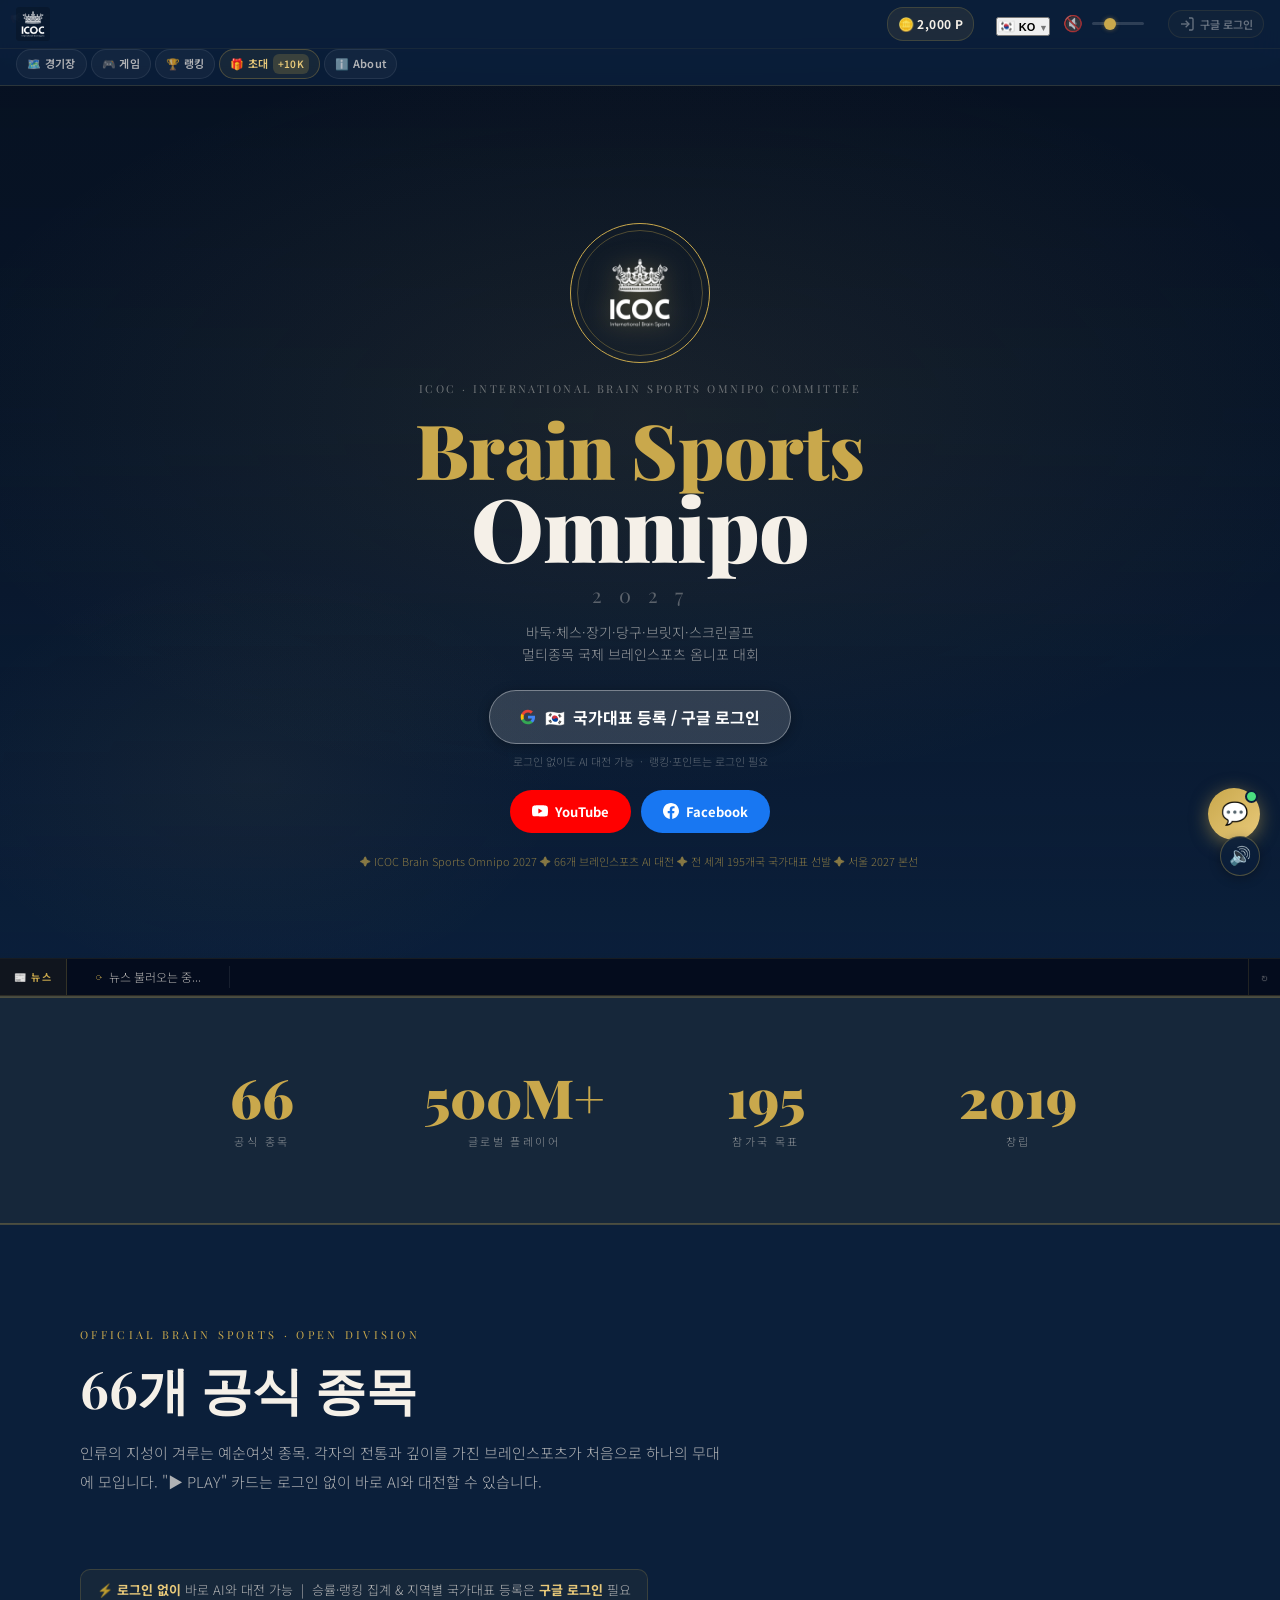
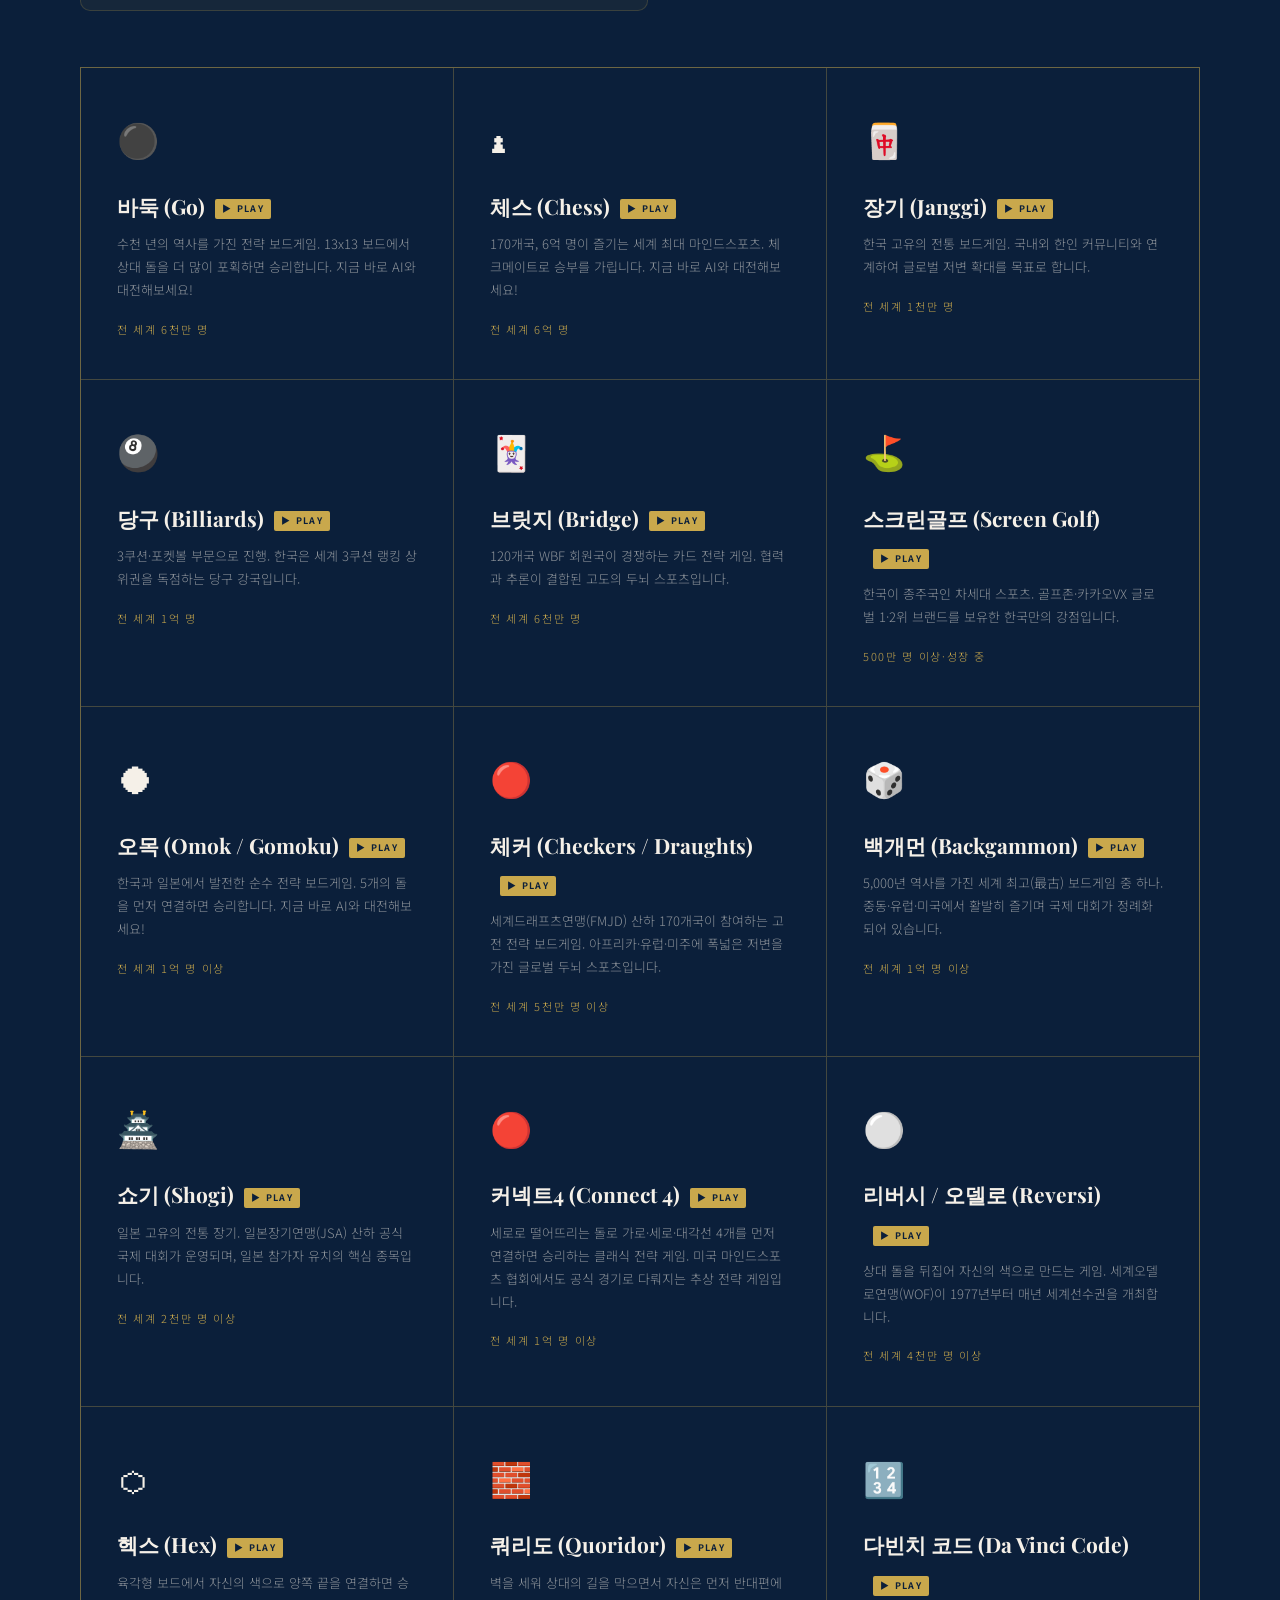
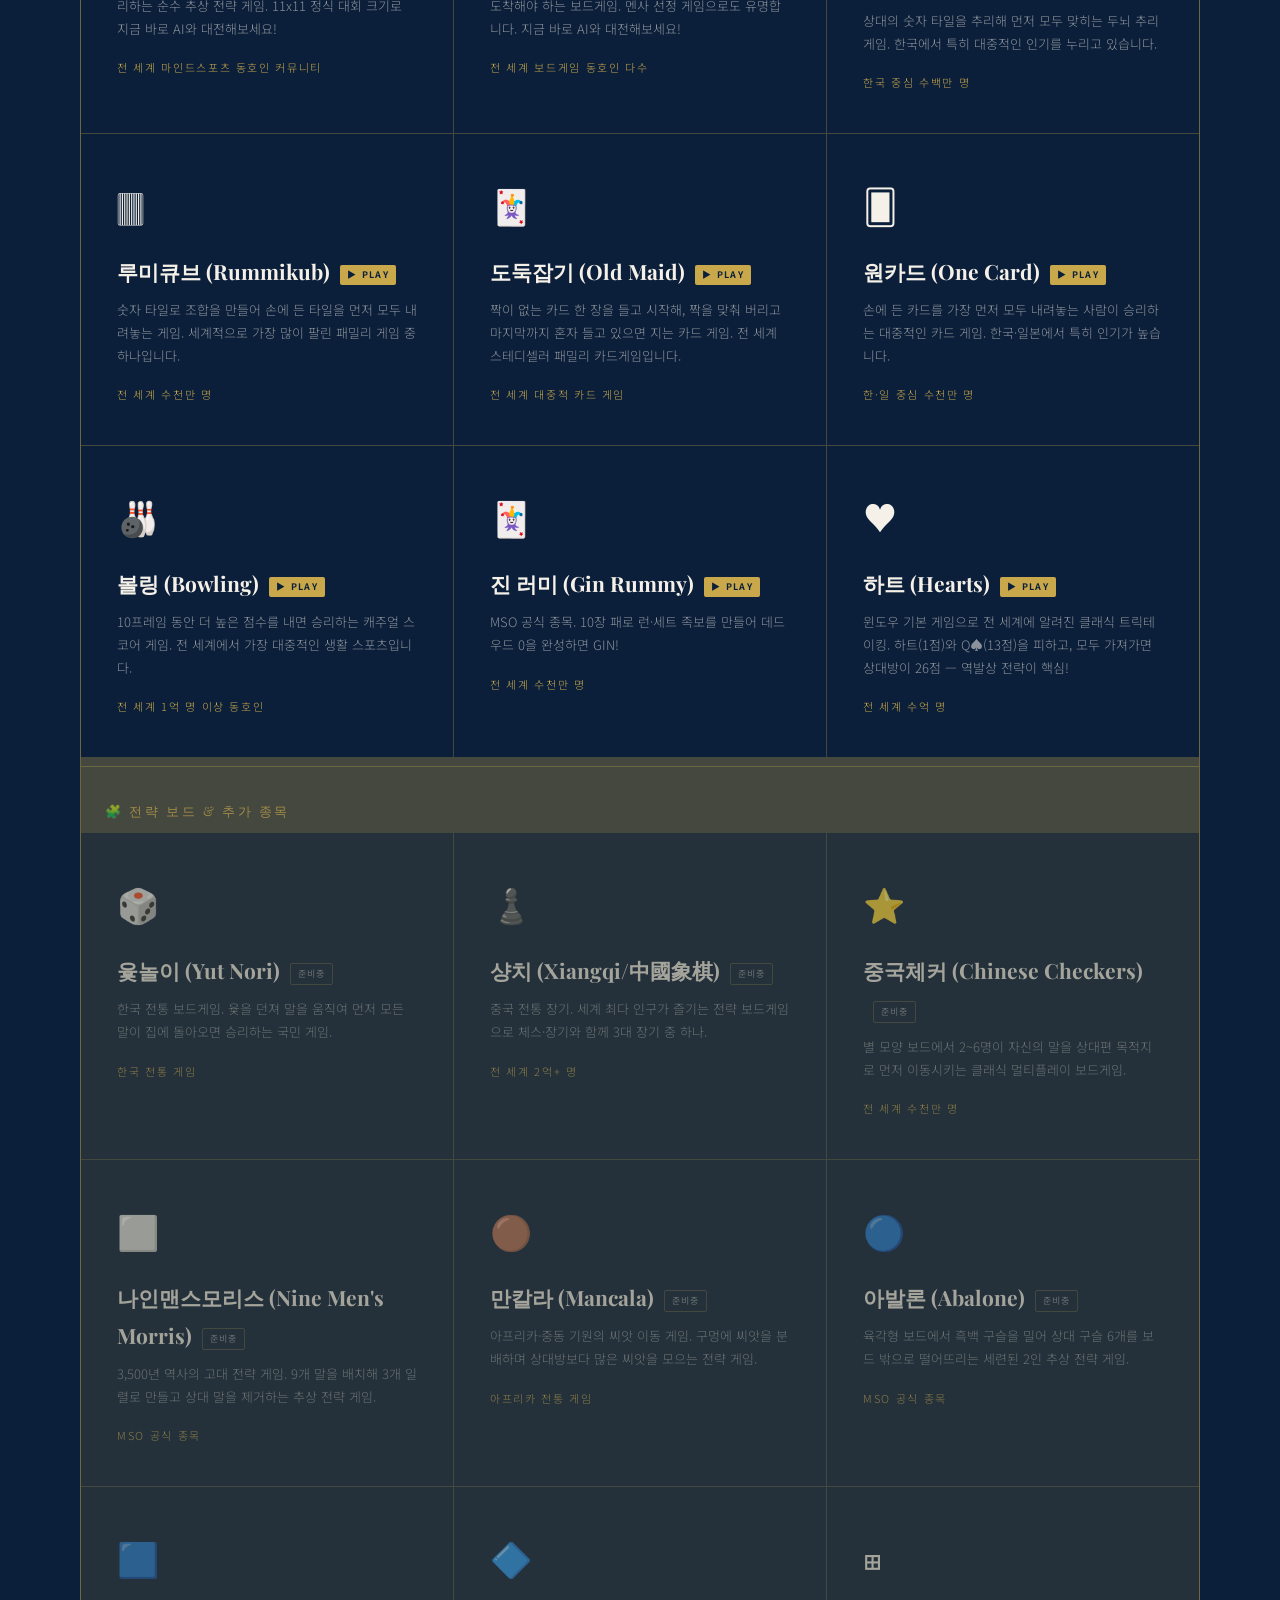
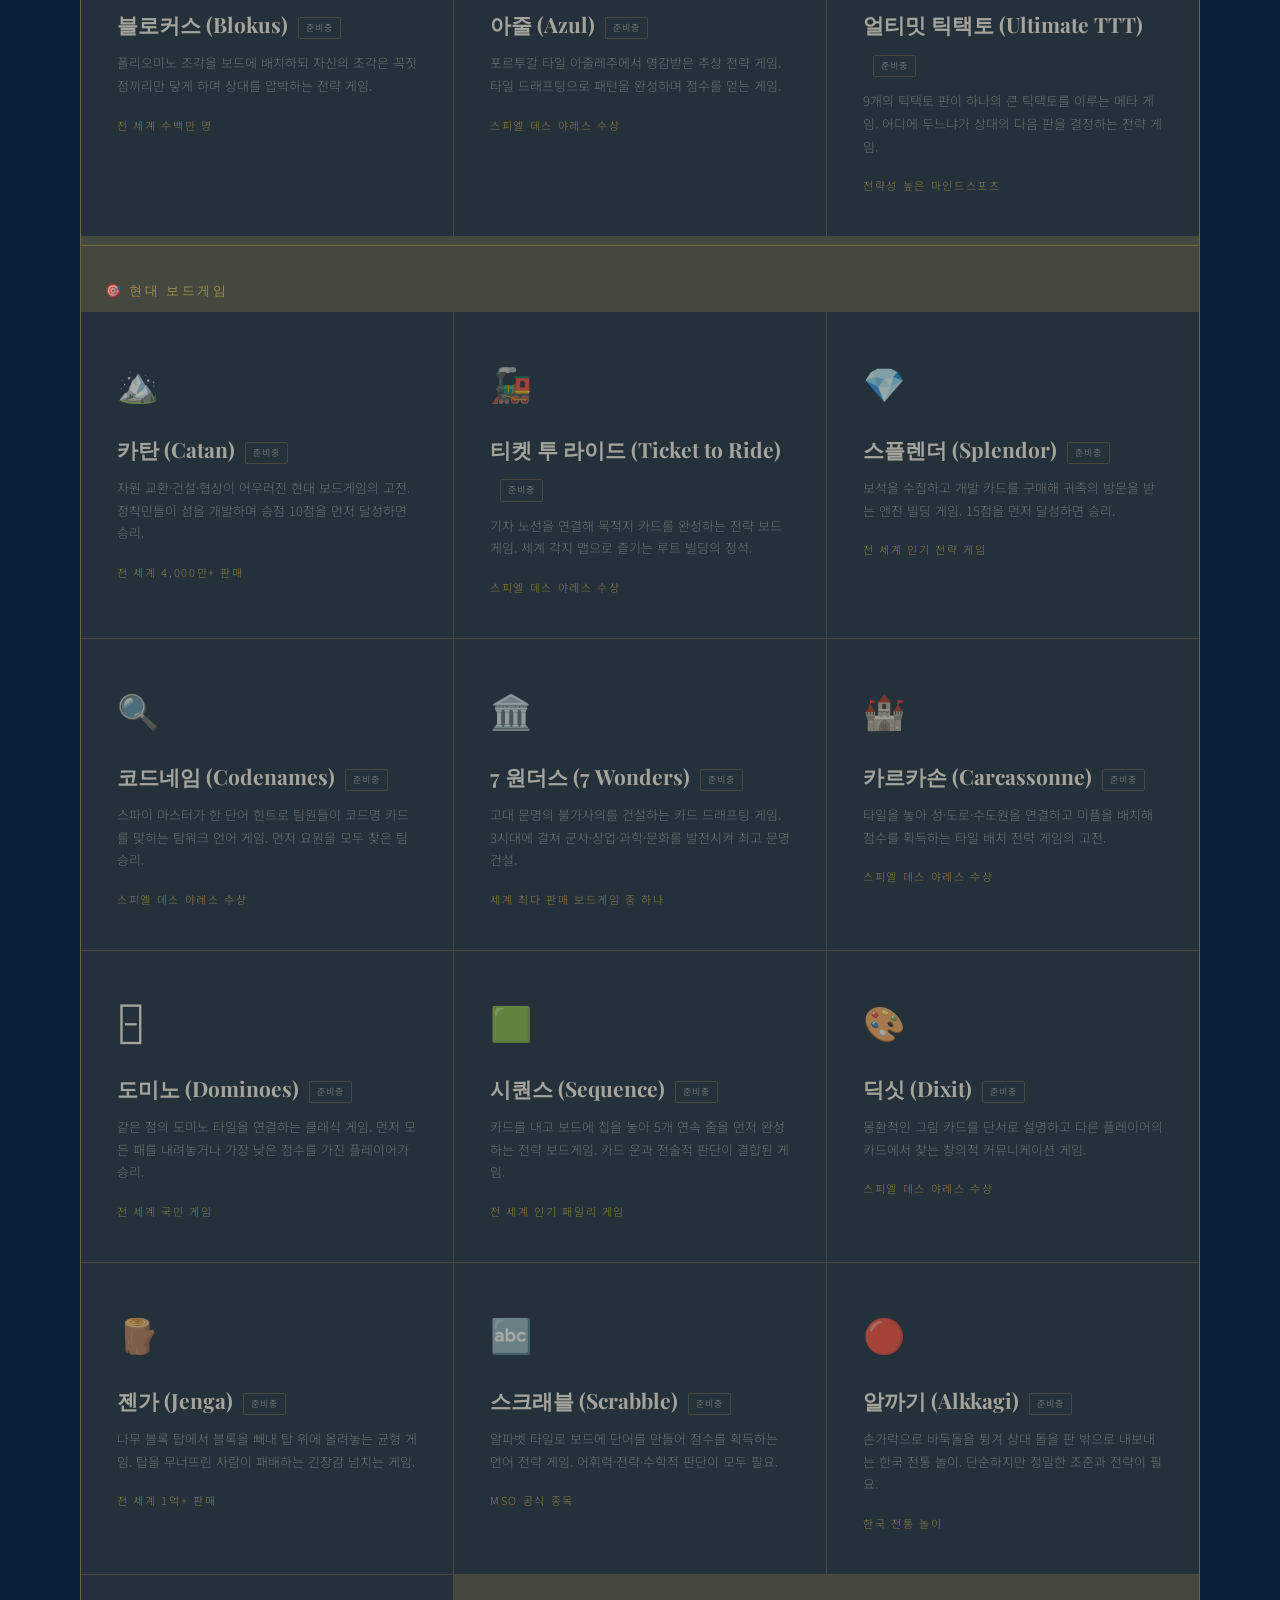
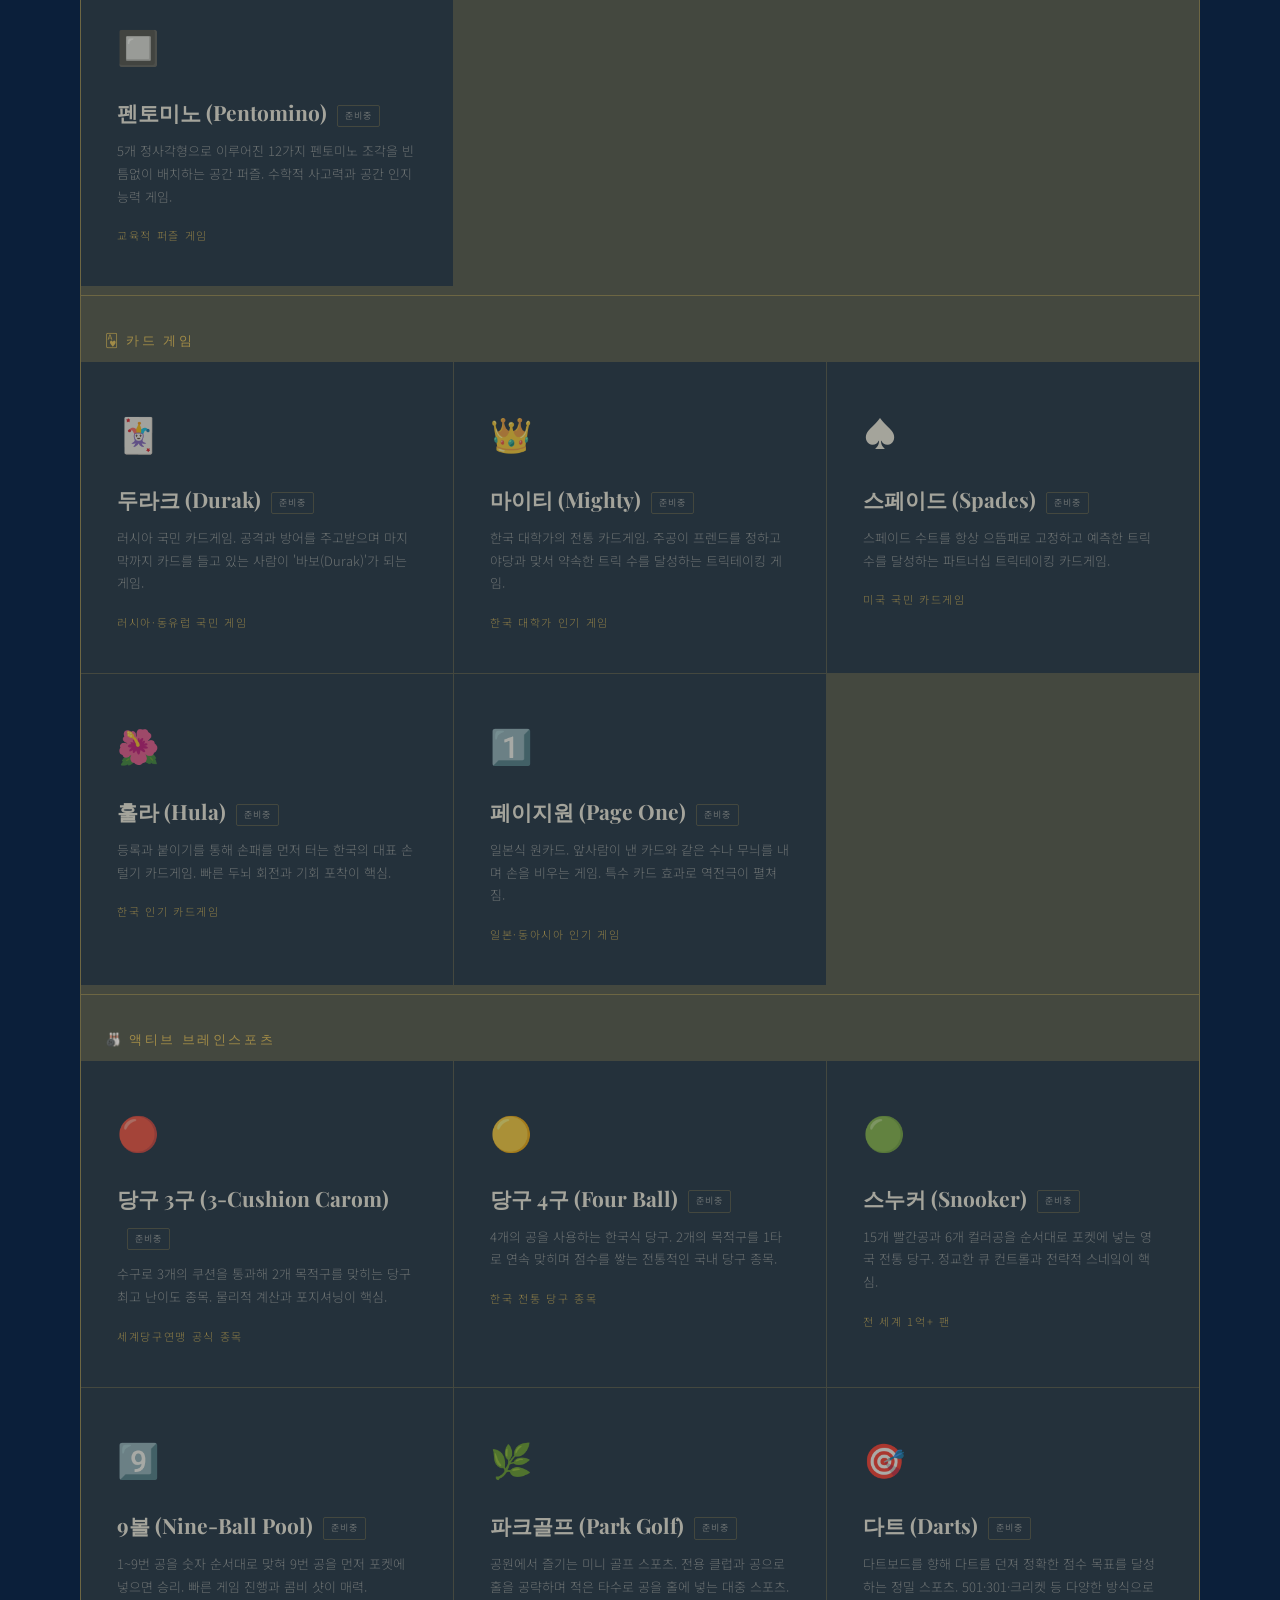
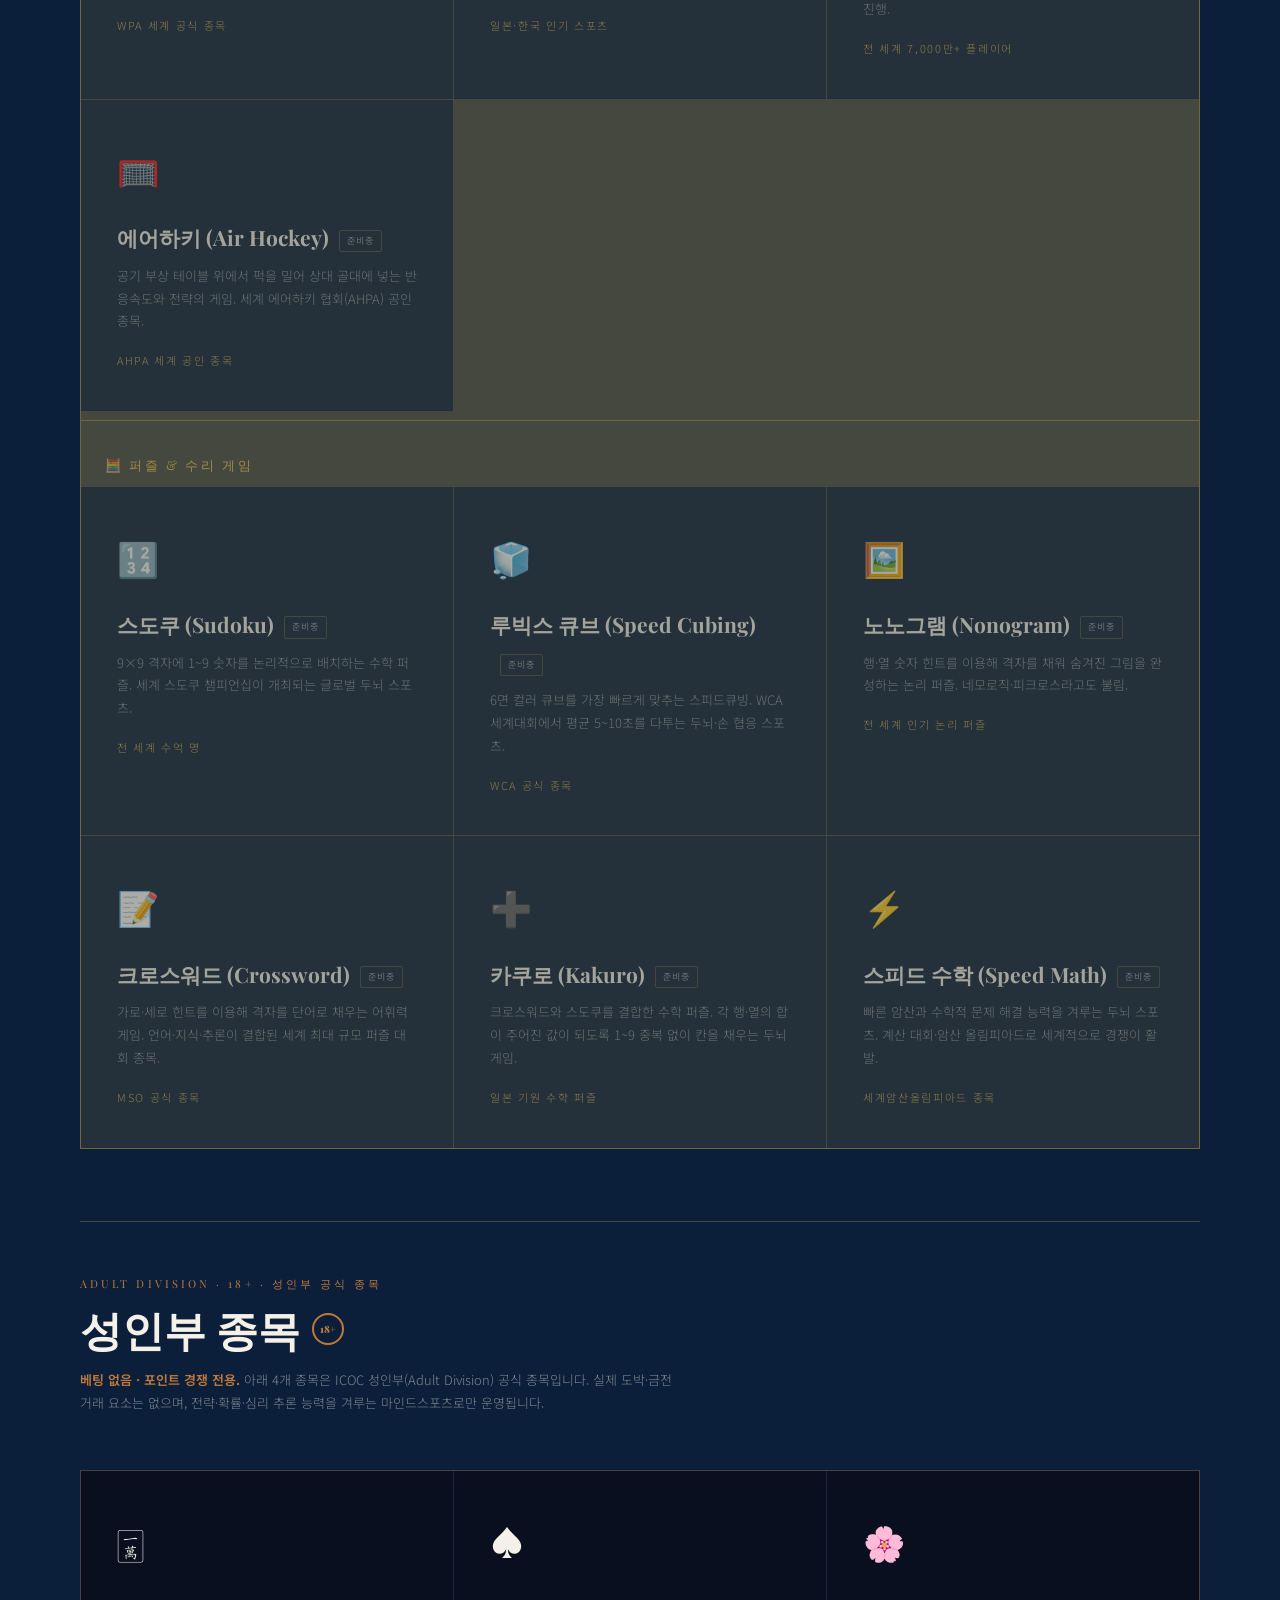
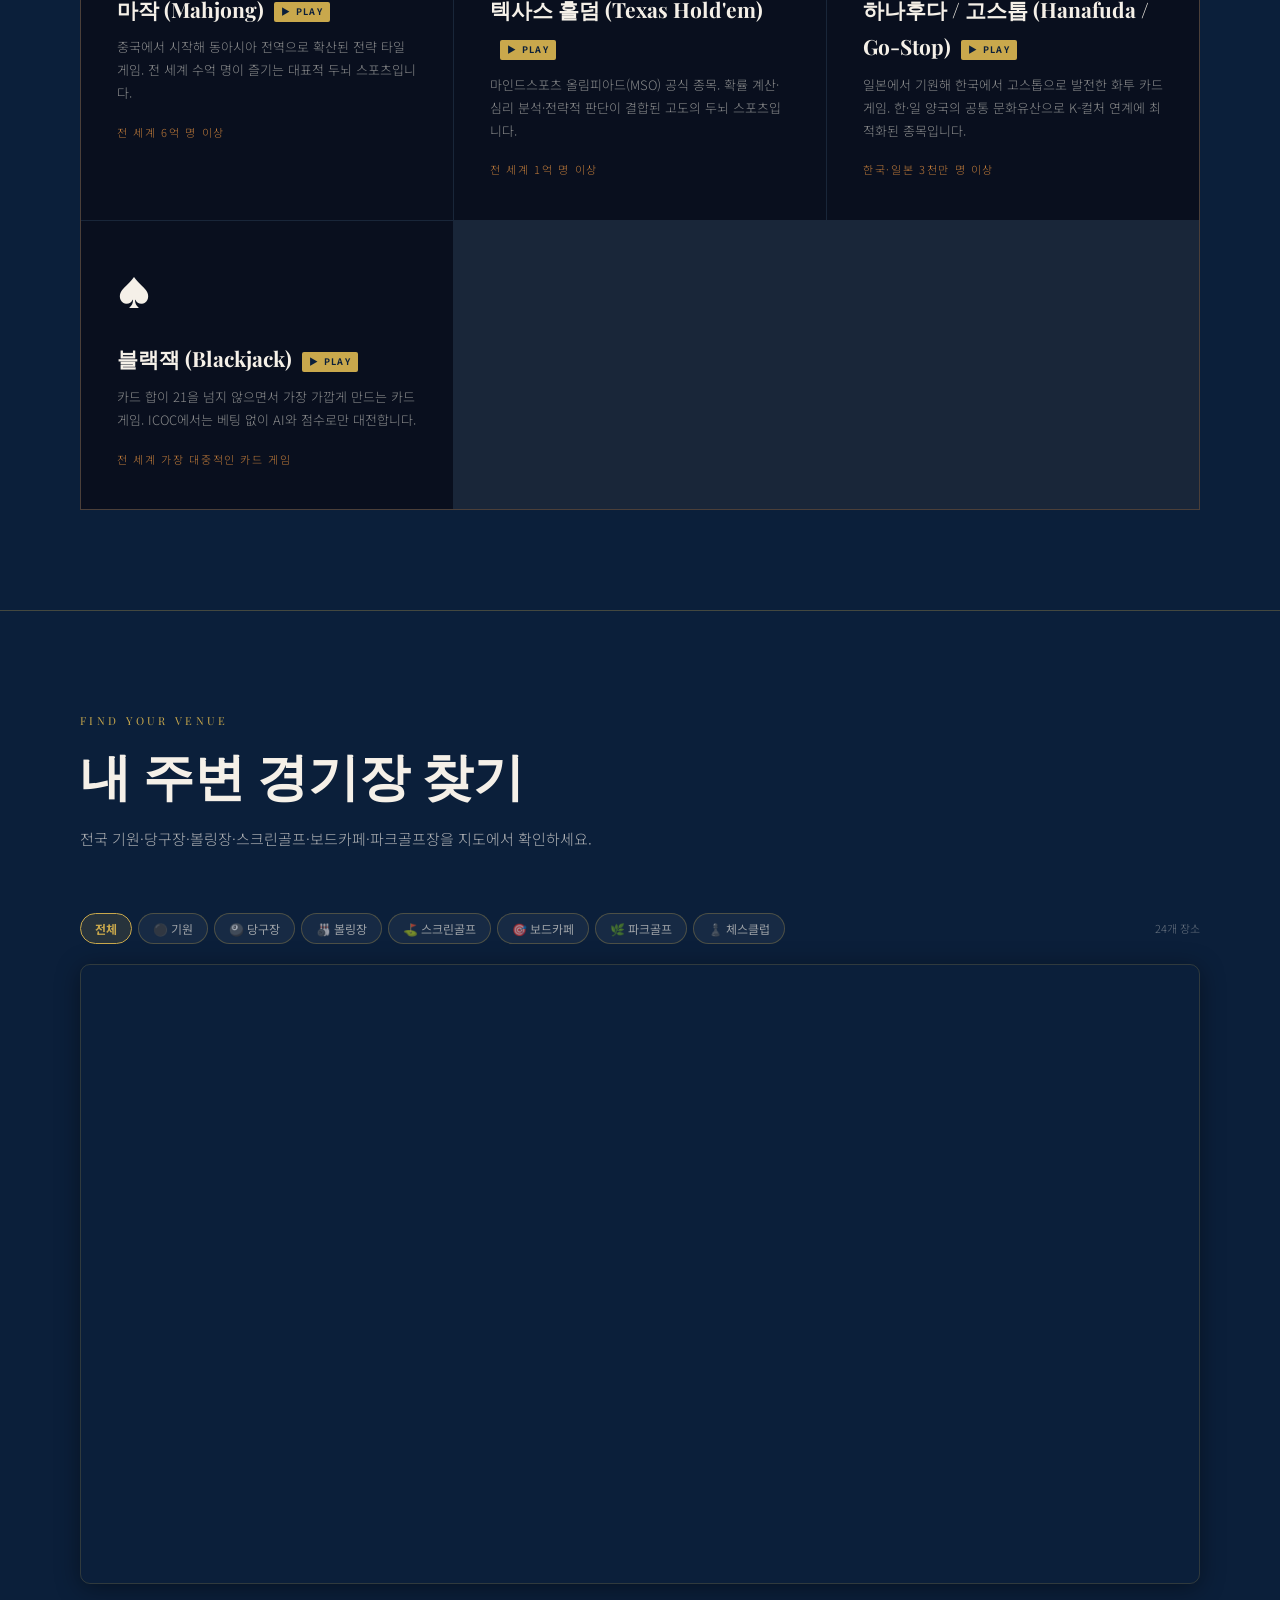
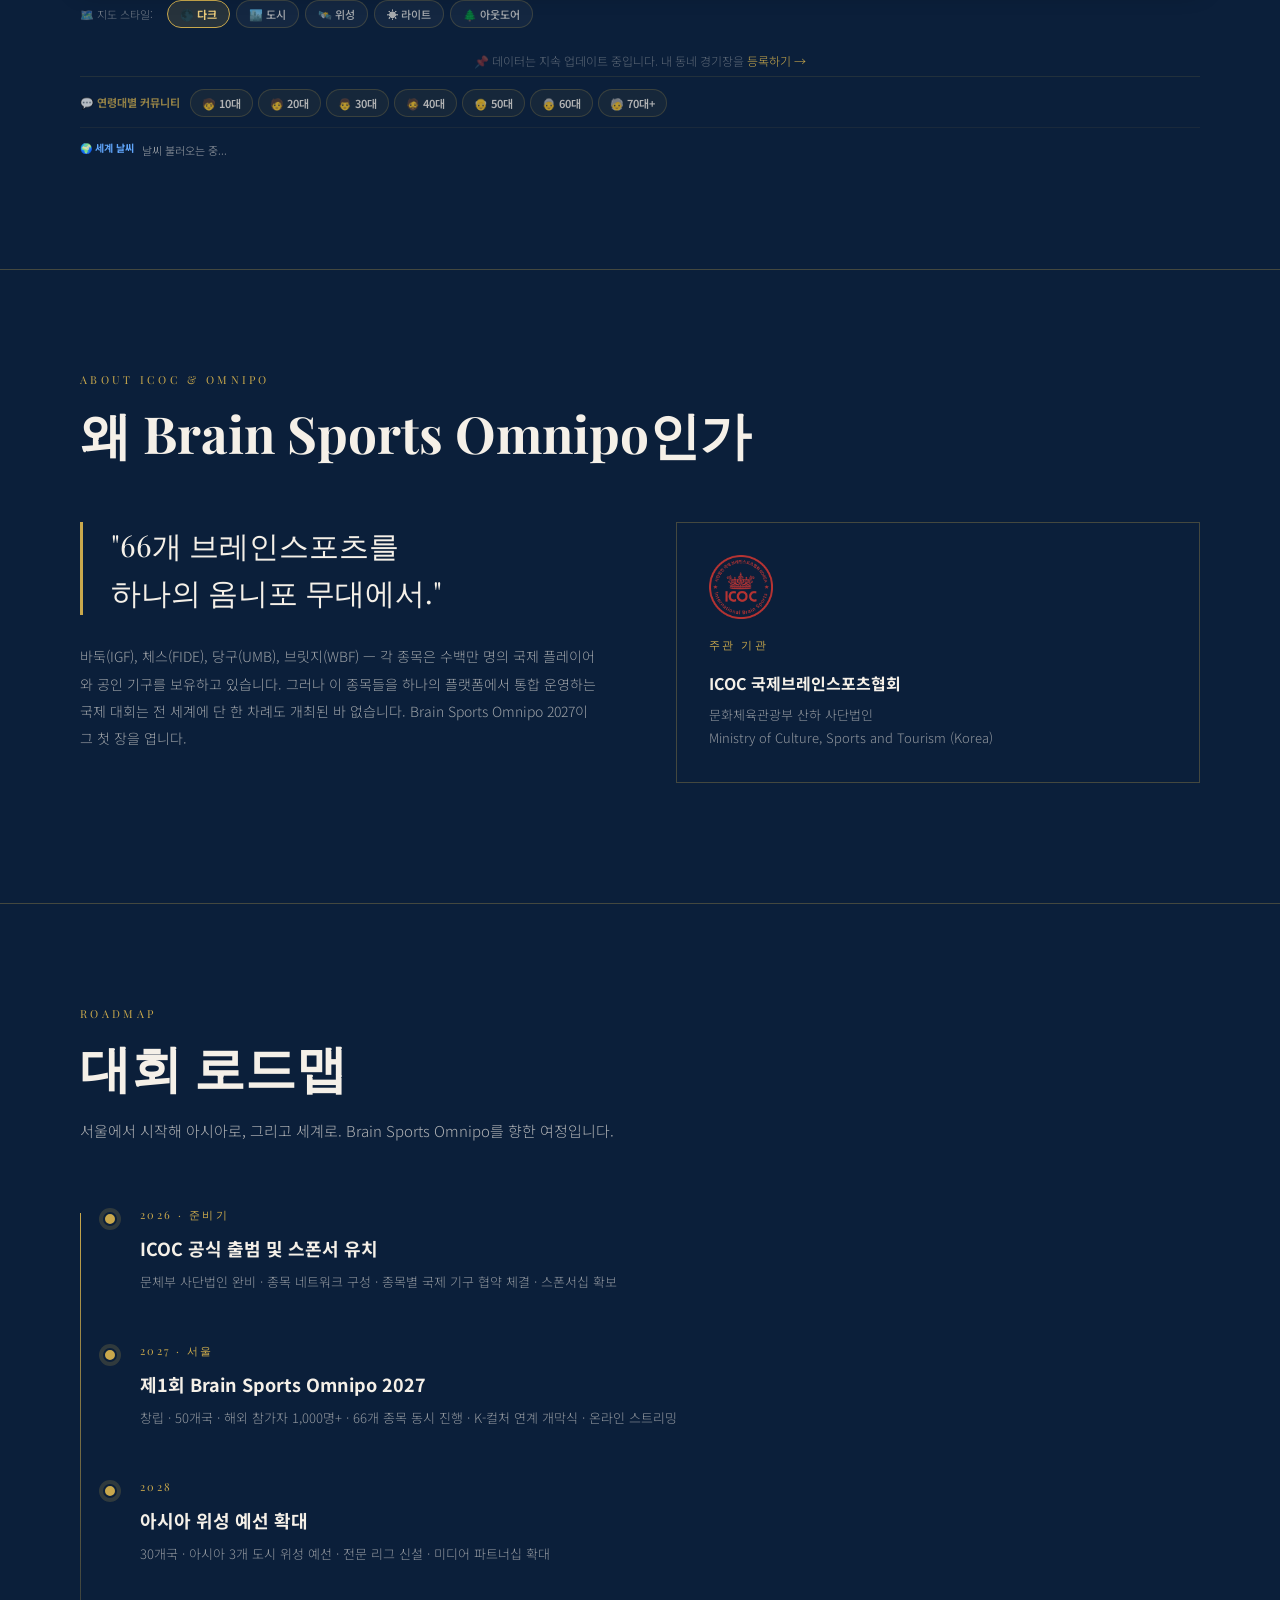
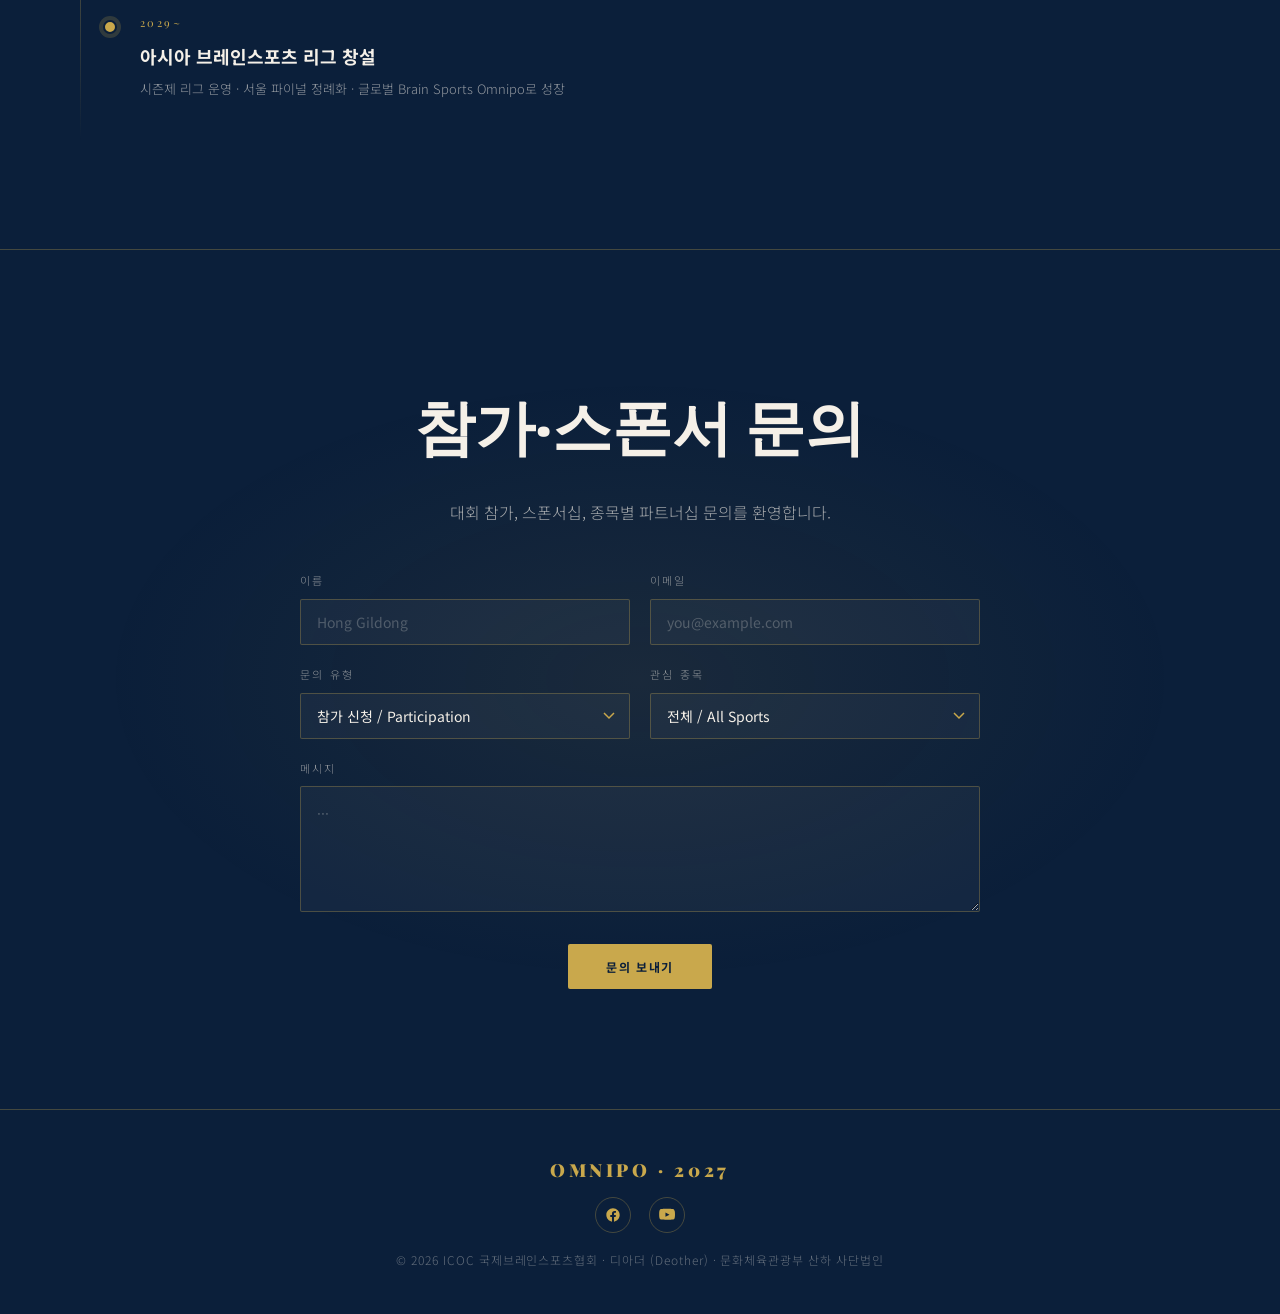
==== index.html @ 9e025c71 "feat: add 16 language translations + fix dropdown CSS/toggle bug" ====
<!DOCTYPE html>
<html lang="ko">
<head>
<meta charset="UTF-8">
<meta name="viewport" content="width=device-width, initial-scale=1.0">
<title>Brain Sports Omnipo 2027 — ICOC</title>
<link rel="icon" href="assets/favicon.ico" type="image/x-icon">
<link rel="icon" href="assets/favicon-32.png" type="image/png" sizes="32x32">
<link rel="icon" href="assets/favicon-16.png" type="image/png" sizes="16x16">
<link rel="apple-touch-icon" href="assets/apple-touch-icon.png">
<link rel="manifest" href="manifest.json">
<meta name="mobile-web-app-capable" content="yes">
<meta name="apple-mobile-web-app-capable" content="yes">
<meta name="apple-mobile-web-app-status-bar-style" content="black-translucent">
<meta name="apple-mobile-web-app-title" content="ICOC Omnipo">
<meta name="theme-color" content="#0B1F3A">
<link rel="icon" href="assets/favicon-32.png" type="image/png" sizes="32x32">
<link rel="apple-touch-icon" href="assets/logo-hero.png">
<link rel="preconnect" href="https://fonts.googleapis.com">
<link href="https://fonts.googleapis.com/css2?family=Playfair+Display:wght@400;700;900&family=Noto+Sans+KR:wght@300;400;500;700&family=Noto+Sans+SC:wght@300;400;700&family=Noto+Sans+JP:wght@300;400;700&display=swap" rel="stylesheet">
<link rel="stylesheet" href="css/style.css">
<style>
:root {
  --navy: #0B1F3A;
  --gold: #C9A84C;
  --gold-light: #E8C97A;
  --cream: #F5F0E8;
  --border: rgba(201,168,76,0.3);
}
* { margin:0; padding:0; box-sizing:border-box; }
html { scroll-behavior:smooth; }
body {
  background:var(--navy);
  color:var(--cream);
  font-family:'Noto Sans KR',sans-serif;
  font-weight:300;
  line-height:1.8;
  overflow-x:hidden;
}
body.lang-zh { font-family:'Noto Sans SC',sans-serif; }
body.lang-ja { font-family:'Noto Sans JP',sans-serif; }
body.lang-en { font-family:'Playfair Display',Georgia,serif; }

/* ── LANG BAR ── */
/* ── 2열 네비바 ── */
.lang-bar {
  position:fixed; top:0; left:0; right:0; z-index:1000;
  display:flex; flex-direction:column;
  background:rgba(11,31,58,0.9);
  backdrop-filter:blur(16px); -webkit-backdrop-filter:blur(16px);
  border-bottom:1px solid rgba(201,168,76,0.18);
  transition:background 0.3s;
}
.nav-row { display:flex; align-items:center; }
.nav-row-top {
  padding:7px 16px; gap:8px;
  border-bottom:1px solid rgba(201,168,76,0.08);
}
.nav-row-right { display:flex; align-items:center; gap:8px; margin-left:auto; flex-wrap:nowrap; }
.nav-row-links {
  padding:0 16px 6px;
  gap:4px; flex-wrap:nowrap; overflow-x:auto; scrollbar-width:none;
}
.nav-row-links::-webkit-scrollbar { display:none; }
.nav-link-btn {
  display:flex; align-items:center; gap:4px;
  padding:4px 10px; border-radius:16px;
  font-size:11px; font-weight:600; letter-spacing:0.03em;
  color:rgba(245,240,232,0.7); text-decoration:none;
  border:1px solid rgba(255,255,255,0.08);
  background:rgba(255,255,255,0.04);
  transition:all 0.2s; white-space:nowrap; flex-shrink:0;
}
.nav-link-btn:hover { color:var(--gold); border-color:rgba(201,168,76,0.35); background:rgba(201,168,76,0.08); }
.nav-link-gold { color:var(--gold-light) !important; border-color:rgba(201,168,76,0.3) !important; background:rgba(201,168,76,0.07) !important; }
.nav-pts-tag { background:rgba(201,168,76,0.2); padding:1px 5px; border-radius:6px; font-size:10px; }
.login-txt { display:none; }
/* PC에서 로그인 텍스트 표시 */
@media(min-width:768px){ .login-txt { display:inline; } }
/* 기존 hero padding: 2열 nav 높이만큼 늘리기 */
.hero { padding-top:108px !important; }
@media(max-width:640px){ .hero { padding-top:96px !important; } }

/* login notice */
.login-notice {
  display:inline-flex; align-items:center; flex-wrap:wrap; gap:4px;
  margin-top:12px; padding:10px 16px;
  background:rgba(201,168,76,0.06); border:1px solid rgba(201,168,76,0.2);
  border-radius:10px; font-size:13px;
  color:rgba(245,240,232,0.7); line-height:1.6;
}
.login-notice strong { color:var(--gold-light); }
.lang-bar .logo-mini {
  margin-right:auto;
  display:flex; align-items:center; gap:8px;
  font-family:'Playfair Display',serif;
  font-size:15px; font-weight:700;
  color:var(--gold); letter-spacing:0.15em;
}
.lang-bar .logo-mini img { height:28px; width:auto; display:block; }
.logo-nav-img { height:34px !important; width:34px !important; object-fit:contain; border-radius:3px; background:rgba(0,0,0,0.2); }
.nav-venue-btn {
  display:flex; align-items:center; gap:4px;
  padding:5px 12px; font-size:11px; font-weight:600;
  color:rgba(245,240,232,0.75);
  border:1px solid rgba(255,255,255,0.12);
  border-radius:20px; text-decoration:none;
  transition:all 0.2s; white-space:nowrap;
  background:rgba(255,255,255,0.05);
  cursor:pointer;
}
.nav-venue-btn:hover { color:var(--gold); border-color:rgba(201,168,76,0.4); background:rgba(201,168,76,0.08); }
.lang-btns { display:flex; gap:6px; }
.lang-btn {
  padding:5px 14px;
  border:1px solid var(--border);
  background:transparent; color:var(--cream);
  font-size:12px; letter-spacing:0.08em;
  cursor:pointer; border-radius:2px;
  transition:all 0.25s; font-family:inherit;
  white-space:nowrap;
}
.lang-btn:hover,.lang-btn.active {
  background:var(--gold); border-color:var(--gold);
  color:var(--navy); font-weight:700;
}

/* ── HERO ── */
.hero {
  min-height:100vh;
  display:flex; flex-direction:column;
  justify-content:center; align-items:center;
  text-align:center;
  padding:80px 40px 80px;
  position:relative; overflow:hidden;
}
.hero::before {
  content:'';
  position:absolute; inset:0;
  pointer-events:none;
  z-index:-1;
  background:
    radial-gradient(ellipse 80% 60% at 50% 40%, rgba(201,168,76,0.09) 0%, transparent 70%),
    radial-gradient(ellipse 40% 40% at 20% 80%, rgba(201,168,76,0.05) 0%, transparent 60%);
}
.hero-bg-pic {
  position:absolute; inset:0; z-index:-3;
  display:block; overflow:hidden;
}
.hero-bg-img {
  position:absolute; inset:0;
  width:100%; height:100%;
  object-fit:cover; object-position:center 20%;
}
/* ── Hero Slideshow ── */
.hero-slides {
  position:absolute; inset:0; z-index:-3;
  overflow:hidden;
}
.hero-slide {
  position:absolute; inset:0;
  opacity:0;
  transition:opacity 1.4s ease-in-out;
  will-change:opacity;
}
.hero-slide.active { opacity:1; }
.hero-slide img {
  width:100%; height:100%;
  object-fit:cover; object-position:center 25%;
  display:block;
}
.hero-bg-overlay {
  position:absolute; inset:0; z-index:-2;
  pointer-events:none;
  background:linear-gradient(
    to bottom,
    rgba(5,12,24,0.78) 0%,
    rgba(7,17,32,0.72) 45%,
    rgba(11,31,58,0.88) 100%
  );
}

.omnipo-badge {
  display:inline-flex; flex-direction:column; align-items:center;
  margin-bottom:16px; margin-top:0;
  position:relative;
  opacity:0; animation:fadeUp 0.7s 0.1s ease forwards;
}
.omnipo-ring {
  width:140px; height:140px;
  border:1.5px solid var(--gold);
  border-radius:50%;
  display:flex; align-items:center; justify-content:center;
  position:relative;
  animation:rotateSlow 40s linear infinite;
}
.omnipo-ring::before {
  content:'';
  position:absolute; width:124px; height:124px;
  border:1px solid rgba(201,168,76,0.35);
  border-radius:50%;
}
.omnipo-ring-inner {
  animation:rotateSlow 40s linear infinite reverse;
  display:flex; flex-direction:column; align-items:center;
}
.omnipo-ring-text {
  font-family:'Playfair Display',serif;
  font-size:28px; font-weight:900;
  color:var(--gold); letter-spacing:0.05em;
  line-height:1;
}
.omnipo-ring-sub {
  font-size:9px; letter-spacing:0.3em;
  color:rgba(201,168,76,0.7);
  text-transform:uppercase; margin-top:2px;
}

@keyframes rotateSlow { to { transform:rotate(360deg); } }

.hero-eyebrow {
  font-family:'Playfair Display',serif;
  font-size:11px; letter-spacing:0.35em;
  color:var(--gold); text-transform:uppercase;
  margin-bottom:20px;
  opacity:0; animation:fadeUp 0.7s 0.25s ease forwards;
}
.hero-title {
  font-family:'Playfair Display',serif;
  font-weight:900; letter-spacing:-0.025em;
  margin-bottom:10px;
  opacity:0; animation:fadeUp 0.7s 0.4s ease forwards;
}
.hero-t1 {
  display:block; font-size:clamp(40px,7vw,88px);
  color:var(--gold); line-height:1.05;
}
.hero-t2 {
  display:block; font-size:clamp(48px,9vw,112px);
  color:var(--cream); line-height:0.95;
  margin-top:-0.04em; /* 글자 바짝 붙이기 */
}
.hero-title .accent { color:var(--gold); }
.hero-year {
  font-family:'Playfair Display',serif;
  font-size:clamp(28px,5vw,64px);
  font-weight:400; color:rgba(245,240,232,0.45);
  letter-spacing:0.15em; margin-bottom:36px;
  opacity:0; animation:fadeUp 0.7s 0.55s ease forwards;
}
.hero-sub {
  font-size:clamp(13px,1.8vw,17px);
  font-weight:300; color:rgba(245,240,232,0.65);
  max-width:580px; margin-bottom:28px;
  line-height:1.85;
  opacity:0; animation:fadeUp 0.7s 0.7s ease forwards;
}
.hero-cta {
  display:flex; gap:16px; flex-wrap:wrap; justify-content:center;
  opacity:0; animation:fadeUp 0.7s 0.85s ease forwards;
}
.btn-primary {
  padding:14px 38px;
  background:var(--gold); color:var(--navy);
  font-weight:700; font-size:12px; letter-spacing:0.14em;
  text-transform:uppercase; text-decoration:none;
  border-radius:2px; transition:all 0.3s;
  border:none; cursor:pointer; font-family:inherit;
}
.btn-primary:hover {
  background:var(--gold-light);
  transform:translateY(-2px);
  box-shadow:0 8px 32px rgba(201,168,76,0.3);
}
.btn-outline {
  padding:14px 38px;
  border:1px solid var(--gold); color:var(--gold);
  font-size:12px; letter-spacing:0.14em;
  text-transform:uppercase; text-decoration:none;
  border-radius:2px; transition:all 0.3s;
  font-family:inherit;
}
.btn-outline:hover {
  background:rgba(201,168,76,0.1);
  transform:translateY(-2px);
}
@keyframes fadeUp {
  from { opacity:0; transform:translateY(24px); }
  to   { opacity:1; transform:translateY(0); }
}

/* ── STATS ── */
.stats-band {
  background:rgba(201,168,76,0.06);
  border-top:1px solid var(--border);
  border-bottom:1px solid var(--border);
  padding:72px 40px;
}
.stats-grid {
  display:grid;
  grid-template-columns:repeat(auto-fit,minmax(180px,1fr));
  gap:48px; max-width:960px; margin:0 auto; text-align:center;
}
.stat-num {
  font-family:'Playfair Display',serif;
  font-size:54px; font-weight:900;
  color:var(--gold); line-height:1; margin-bottom:8px;
}
.stat-label {
  font-size:11px; letter-spacing:0.22em;
  color:rgba(245,240,232,0.55); text-transform:uppercase;
}

/* ── SECTIONS ── */
.section-wrap {
  padding:100px 40px;
  max-width:1200px; margin:0 auto;
}
.section-label {
  font-family:'Playfair Display',serif;
  font-size:11px; letter-spacing:0.3em;
  color:var(--gold); text-transform:uppercase; margin-bottom:14px;
}
.section-title {
  font-family:'Playfair Display',serif;
  font-size:clamp(30px,4vw,52px);
  font-weight:700; line-height:1.15; margin-bottom:20px;
}
.section-body {
  font-size:15px; color:rgba(245,240,232,0.7);
  max-width:640px; line-height:1.95; margin-bottom:60px;
}
.full-divider { width:100%; height:1px; background:var(--border); }

/* ── SPORTS GRID ── */
.sports-grid {
  display:grid;
  grid-template-columns:repeat(auto-fit,minmax(280px,1fr));
  gap:1px; background:var(--border);
  border:1px solid var(--border); margin-top:56px;
}
/* ── Adult Division ── */
.adult-section-header {
  margin-top:72px; padding-top:52px;
  border-top:1px solid var(--border);
}
.adult-label {
  font-size:11px; letter-spacing:0.28em;
  color:#c07a3a; text-transform:uppercase;
  font-family:'Playfair Display',serif; margin-bottom:12px;
}
.adult-title {
  font-family:'Playfair Display',serif;
  font-size:clamp(24px,3.5vw,42px);
  font-weight:700; line-height:1.15; margin-bottom:14px;
  display:flex; align-items:center; gap:12px; flex-wrap:wrap;
}
.adult-badge-18 {
  display:inline-flex; align-items:center; justify-content:center;
  width:32px; height:32px; border-radius:50%;
  border:2px solid #c07a3a; color:#c07a3a;
  font-size:10px; font-weight:900; flex-shrink:0;
}
.adult-notice {
  font-size:13px; color:rgba(245,240,232,0.5);
  line-height:1.8; margin-bottom:0; max-width:600px;
}
.adult-notice strong { color:#c07a3a; font-weight:600; }
.sports-grid.adult-grid {
  border-color:rgba(192,122,58,0.3);
  background:rgba(192,122,58,0.08);
}
.sports-grid.adult-grid .sport-card { background:rgba(8,14,28,0.9); }
.sports-grid.adult-grid .sport-card::before { background:#c07a3a; }
.sports-grid.adult-grid .sport-card:hover { background:rgba(192,122,58,0.07); }
.sports-grid.adult-grid .sport-players { color:#c07a3a; }
.sport-card {
  background:var(--navy); padding:40px 36px;
  transition:background 0.3s; position:relative; overflow:hidden;
}
.sport-card::before {
  content:''; position:absolute;
  top:0; left:0; right:0; height:2px;
  background:var(--gold);
  transform:scaleX(0); transform-origin:left;
  transition:transform 0.4s ease;
}
.sport-card:hover::before { transform:scaleX(1); }
.sport-card:hover { background:rgba(201,168,76,0.05); }
.sport-icon { font-size:34px; margin-bottom:18px; display:block; }
.sport-name {
  font-family:'Playfair Display',serif;
  font-size:21px; font-weight:700;
  color:var(--cream); margin-bottom:8px;
}
.sport-desc { font-size:13px; color:rgba(245,240,232,0.55); line-height:1.75; }
.sport-players {
  margin-top:18px; font-size:11px;
  letter-spacing:0.15em; color:var(--gold); text-transform:uppercase;
}

/* ── ABOUT GRID ── */
.about-grid {
  display:grid; grid-template-columns:1fr 1fr;
  gap:72px; align-items:start; margin-top:60px;
}
@media(max-width:768px){ .about-grid { grid-template-columns:1fr; gap:40px; } }
.about-quote {
  font-family:'Playfair Display',serif;
  font-size:clamp(20px,3vw,30px);
  font-weight:400; line-height:1.55;
  border-left:3px solid var(--gold);
  padding-left:28px; margin-bottom:28px;
}
.info-box {
  border:1px solid var(--border); padding:32px; margin-bottom:20px;
}
.info-box-label {
  font-family:'Playfair Display',serif;
  font-size:11px; letter-spacing:0.22em;
  color:var(--gold); margin-bottom:14px; text-transform:uppercase;
}
.info-box-title { font-size:16px; font-weight:700; margin-bottom:6px; }
.info-box-sub { font-size:13px; color:rgba(245,240,232,0.58); line-height:1.75; }
.info-box-seal { width:64px; height:64px; margin-bottom:16px; display:block; }

/* ── TIMELINE ── */
.timeline {
  position:relative; padding-left:28px; margin-top:48px;
}
.timeline::before {
  content:''; position:absolute;
  left:0; top:8px; bottom:8px; width:1px;
  background:linear-gradient(to bottom, var(--gold), transparent);
}
.timeline-item { position:relative; padding-bottom:48px; padding-left:32px; }
.timeline-item::before {
  content:''; position:absolute; left:-5px; top:7px;
  width:10px; height:10px; border-radius:50%;
  background:var(--gold); border:2px solid var(--navy);
  box-shadow:0 0 0 4px rgba(201,168,76,0.2);
}
.timeline-date {
  font-family:'Playfair Display',serif;
  font-size:11px; letter-spacing:0.22em;
  color:var(--gold); text-transform:uppercase; margin-bottom:7px;
}
.timeline-title { font-size:18px; font-weight:700; margin-bottom:6px; }
.timeline-desc { font-size:13px; color:rgba(245,240,232,0.58); line-height:1.75; }

/* ── CONTACT ── */
.contact-wrap {
  text-align:center; padding:120px 40px;
  position:relative; overflow:hidden;
}
.contact-wrap::before {
  content:''; position:absolute; inset:0;
  background:radial-gradient(ellipse 60% 50% at 50% 50%, rgba(201,168,76,0.08) 0%, transparent 70%);
  pointer-events:none;
}
.contact-title {
  font-family:'Playfair Display',serif;
  font-size:clamp(34px,5vw,60px); font-weight:900;
  margin-bottom:20px; position:relative;
}
.contact-body {
  font-size:16px; color:rgba(245,240,232,0.65);
  margin-bottom:44px; position:relative; line-height:1.8;
}

/* ── CONTACT FORM ── */
.contact-form-wrap {
  max-width:680px; margin:0 auto;
  text-align:left; position:relative;
}
.form-row {
  display:grid; grid-template-columns:1fr 1fr; gap:20px; margin-bottom:20px;
}
@media(max-width:600px){ .form-row { grid-template-columns:1fr; } }
.form-group { display:flex; flex-direction:column; gap:8px; margin-bottom:0; }
.form-label {
  font-size:11px; letter-spacing:0.2em; text-transform:uppercase;
  color:rgba(245,240,232,0.55);
}
.form-input {
  background:rgba(255,255,255,0.04);
  border:1px solid var(--border);
  color:var(--cream);
  padding:12px 16px;
  font-size:14px; font-family:inherit;
  border-radius:2px;
  outline:none;
  transition:border-color 0.25s;
  width:100%;
  position:relative; z-index:1;
}
.form-input:focus { border-color:var(--gold); }
.form-input::placeholder { color:rgba(245,240,232,0.25); }
.form-select { cursor:pointer; appearance:none;
  background-image:url("data:image/svg+xml,%3Csvg xmlns='http://www.w3.org/2000/svg' width='12' height='8' viewBox='0 0 12 8'%3E%3Cpath d='M1 1l5 5 5-5' stroke='%23C9A84C' stroke-width='1.5' fill='none'/%3E%3C/svg%3E");
  background-repeat:no-repeat; background-position:right 14px center;
  padding-right:40px;
}
.form-select option { background:#0B1F3A; color:var(--cream); }
.form-textarea { resize:vertical; min-height:120px; }
#submit-btn:disabled { opacity:0.6; cursor:not-allowed; }

footer {
  border-top:1px solid var(--border);
  padding:44px 40px; text-align:center;
  font-size:12px; color:rgba(245,240,232,0.38);
  letter-spacing:0.08em;
}
footer a { color:var(--gold); text-decoration:none; }
.footer-logo {
  font-family:'Playfair Display',serif;
  font-size:18px; font-weight:900;
  color:var(--gold); letter-spacing:0.2em;
  margin-bottom:10px; display:block;
}
.footer-social {
  display:flex; justify-content:center; gap:18px;
  margin-bottom:16px;
}
.footer-social a {
  width:36px; height:36px; border-radius:50%;
  border:1px solid var(--border);
  display:flex; align-items:center; justify-content:center;
  transition:border-color 0.2s, background 0.2s;
}
.footer-social a:hover { border-color:var(--gold); background:rgba(201,168,76,0.1); }
.footer-social svg { width:16px; height:16px; fill:var(--gold); }

/* ── SCROLL REVEAL ── */
.reveal { opacity:0; transform:translateY(28px); transition:opacity 0.75s ease, transform 0.75s ease; }
.reveal.visible { opacity:1; transform:none; }

/* ── MOBILE ── */
@media(max-width:640px){
  .lang-bar { background:rgba(11,31,58,0.92); }
  .nav-row-top { padding:6px 12px; gap:6px; }
  .lang-bar .logo-mini { font-size:11px; gap:4px; }
  .lang-bar .logo-mini img { height:18px; }
  .points-badge { font-size:10px; padding:2px 7px; }
  .points-badge .cap-note { display:none; }

  .hero { padding:70px 20px 90px; }
  .section-wrap { padding:72px 24px; }
  .stats-band { padding:56px 24px; }
  .stats-grid { gap:24px; }
  .contact-wrap { padding:80px 24px; }

  .sports-grid { grid-template-columns:1fr !important; }
  .sport-card { padding:28px 22px; }
  .sport-name { font-size:18px; }
  .sport-name::after { display:block; width:fit-content; margin-left:0 !important; margin-top:8px; }
}
@media(max-width:380px){
  .lang-bar { padding:6px 12px; }
  .hero { padding:60px 14px 150px; }
  .lang-btn { padding:2px 6px; font-size:9px; }
}

/* ─────────────────────────────────────────────
   GOBAN (바둑/오목 교차점 보드) — board-ui.js
───────────────────────────────────────────── */
.game-modal {
  position: fixed; inset: 0; z-index: 9000;
  background: rgba(0,0,0,.88);
  backdrop-filter: blur(6px);
  display: none;
  align-items: center; justify-content: center;
  padding: 8px;
  overflow: hidden;
}
.game-modal.open, .game-modal[style*="flex"] { display: flex !important; }
.game-modal-box {
  background: #0B1F3A;
  border-radius: 14px;
  border: 1px solid rgba(201,168,76,.3);
  /* PC: 보드에 맞게 충분히 크게 */
  width: min(680px, calc(100vw - 16px));
  max-height: 96vh;
  overflow: hidden;
  display: flex; flex-direction: column;
  box-shadow: 0 24px 64px rgba(0,0,0,.7);
}
.game-modal-head {
  display: flex; align-items: center; justify-content: space-between;
  padding: 12px 14px 10px;
  border-bottom: 1px solid rgba(201,168,76,.12);
  flex-shrink: 0;
}
.game-modal-title { display:flex; align-items:center; gap:8px; font-size:15px; font-weight:700; color:#F5F0E8; }
.game-modal-body {
  flex: 1;
  overflow-y: auto;
  overflow-x: hidden;
  padding: 8px 10px;
  /* 스크롤 없이 보드가 꽉 차도록 */
  display: flex;
  flex-direction: column;
  align-items: center;
}
.game-close-btn { background:rgba(255,255,255,.08); border:none; color:#F5F0E8; width:28px; height:28px; border-radius:50%; cursor:pointer; font-size:14px; }

/* 바둑/오목 보드 래퍼 */
.go-board-wrap-19, #omok-board-wrap, #go-board-wrap {
  width: 100%;
  /* PC: 모달 폭 꽉 채우기 */
  max-width: 100%;
  margin: 4px auto;
  flex-shrink: 0;
}

/* 모바일 */
@media (max-width: 600px) {
  .game-modal { padding: 0; align-items: flex-end; }
  .game-modal-box {
    width: 100vw;
    max-height: 100vh;
    border-radius: 16px 16px 0 0;
  }
  .game-modal-body { padding: 4px 6px; }
  .go-board-wrap-19, #omok-board-wrap, #go-board-wrap {
    max-width: calc(100vw - 12px);
  }
}

/* ── 네비 음악 플레이어 ── */
.nav-music-player { display:flex; align-items:center; gap:4px; }
.music-toggle {
  background:transparent; border:none; cursor:pointer;
  font-size:16px; padding:2px 4px; color:var(--cream);
  opacity:0.7; transition:opacity .2s;
}
.music-toggle:hover { opacity:1; }
/* 슬라이더: 모바일에서 숨김 */
.music-volume {
  width:52px; height:3px; cursor:pointer; accent-color:var(--gold);
  border-radius:2px;
}
@media(max-width:767px) { .music-volume { display:none; } }

/* ── 네비 로그인 버튼 ── */
.nav-login-btn {
  display:flex; align-items:center; gap:5px;
  padding:5px 10px; border-radius:18px;
  border:1px solid rgba(201,168,76,0.3);
  background:rgba(201,168,76,0.08);
  color:var(--cream); font-size:11px; font-weight:600;
  cursor:pointer; font-family:inherit; white-space:nowrap; transition:all .2s;
}
.nav-login-btn:hover { background:rgba(201,168,76,0.18); border-color:var(--gold); }
.nav-login-btn svg { flex-shrink:0; }
/* 모바일: 텍스트 숨기고 아이콘만 */
@media(max-width:640px) {
  .nav-login-btn .login-txt { display:none; }
  .nav-login-btn { padding:5px 8px; }
}

/* ── 네비 포인트 뱃지 ── */
.points-badge {
  display:inline-flex; align-items:center; gap:3px;
  padding:4px 10px; border-radius:16px;
  background:rgba(201,168,76,0.1);
  border:1px solid rgba(201,168,76,0.2);
  font-size:12px; font-weight:700; color:var(--gold-l);
  white-space:nowrap;
}
@media(max-width:640px) { .points-badge { font-size:11px; padding:3px 8px; } }


.hero-avatar-sm {
  width:36px; height:36px; border-radius:50%; border:2px solid var(--gold);
  object-fit:cover; flex-shrink:0;
}
.hero-nick-sm { font-weight:700; font-size:14px; color:var(--cream); }
.hero-meta-sm { font-size:11px; color:rgba(245,240,232,0.55); }
.hero-mypage-slim {
  margin-left:auto; padding:5px 12px; border-radius:14px;
  border:1px solid rgba(201,168,76,0.3);
  background:rgba(201,168,76,0.1); color:var(--gold-l);
  font-size:11px; font-weight:600; cursor:pointer;
  font-family:inherit; white-space:nowrap; transition:all .2s;
}
.hero-mypage-slim:hover { background:rgba(201,168,76,0.22); }

.hero-social-btn {
  display:inline-flex; align-items:center; gap:7px;
  padding:9px 20px; border-radius:22px;
  font-size:13px; font-weight:700; cursor:pointer;
  text-decoration:none; transition:all .2s;
}
.hero-yt  { background:#FF0000; color:#fff; }
.hero-fb  { background:#1877F2; color:#fff; }
.hero-social-btn:hover { transform:translateY(-2px); opacity:.9; }
@media(max-width:480px) {
  .hero-social-btn { padding:8px 16px; font-size:12px; }
}


#hero-user-area {
  width:100%; max-width:320px; margin:0 auto 12px;
}


@keyframes tickerScroll{0%{transform:translateX(100%);}100%{transform:translateX(-100%);}}
:root{--nav-h:96px;}
.hero{padding-top:calc(var(--nav-h) + 28px + 16px) !important;}
@media(max-width:640px){.hero{padding-top:calc(var(--nav-h) + 28px + 8px) !important;}}
/* ══════ HERO CSS ══════ */
.hero {
  position:relative; min-height:100svh;
  display:flex; flex-direction:column;
  align-items:center; justify-content:center;
  text-align:center;
  padding-top:calc(var(--nav-h,96px) + 36px) !important;
  padding-left:20px; padding-right:20px; padding-bottom:50px;
  overflow:hidden;
}
.hero-slides {
  position:absolute; inset:0; z-index:-3; overflow:hidden;
}
.hero-slide {
  position:absolute; inset:0; opacity:0;
  transition:opacity 1.4s ease-in-out;
}
.hero-slide.active { opacity:1; }
.hero-slide video {
  width:100%; height:100%; object-fit:cover; object-position:center;
}
.hero-bg-overlay {
  position:absolute; inset:0; z-index:-2; pointer-events:none;
  background:linear-gradient(to bottom,
    rgba(5,12,24,0.72) 0%,
    rgba(7,17,32,0.65) 40%,
    rgba(11,31,58,0.85) 100%);
}

/* ── 배지 ── */
.omnipo-badge {
  margin-bottom:16px; animation:fadeUp .7s .1s ease both;
}
.omnipo-ring {
  width:140px; height:140px;
  border:1.5px solid var(--gold);
  border-radius:50%;
  display:flex; align-items:center; justify-content:center;
  animation:rotateSlow 40s linear infinite;
}
.omnipo-ring::before {
  content:''; position:absolute;
  width:124px; height:124px;
  border:1px solid rgba(201,168,76,0.35);
  border-radius:50%;
}
.omnipo-ring-inner {
  width:110px; height:110px;
  display:flex; align-items:center; justify-content:center;
}
.omnipo-logo-img {
  width:90px; height:auto;
  filter:drop-shadow(0 2px 12px rgba(201,168,76,0.5));
}
@keyframes rotateSlow { to { transform:rotate(360deg); } }

/* ── 텍스트 ── */
.hero-eyebrow {
  font-size:clamp(9px,1.8vw,11px); letter-spacing:.22em;
  color:rgba(245,240,232,0.4); text-transform:uppercase;
  margin-bottom:10px; animation:fadeUp .7s .2s ease both;
}
.hero-title {
  font-family:'Playfair Display',serif;
  line-height:1.05; margin-bottom:8px;
  animation:fadeUp .7s .3s ease both;
}
.hero-t1 { font-size:clamp(36px,9vw,76px); font-weight:900; color:var(--gold); display:block; }
.hero-t2 { font-size:clamp(42px,10.5vw,88px); font-weight:900; color:var(--cream); display:block; }
.hero-year {
  font-family:'Playfair Display',serif;
  font-size:clamp(13px,2.5vw,20px); letter-spacing:.3em;
  color:rgba(245,240,232,0.32); margin-bottom:8px;
  animation:fadeUp .7s .35s ease both;
}
.hero-sub {
  font-size:clamp(12px,2vw,14px); color:rgba(245,240,232,0.58);
  margin-bottom:24px; line-height:1.6; max-width:460px;
  animation:fadeUp .7s .4s ease both;
}

/* ── CTA ── */
.hero-cta-area {
  display:flex; flex-direction:column; align-items:center; gap:10px;
  margin-bottom:18px; position:relative; z-index:20;
  animation:fadeUp .7s .5s ease both;
}
#hero-auth-area {
  display:flex; flex-direction:column; align-items:center; gap:8px;
}
.hero-google-slim {
  display:inline-flex; align-items:center; justify-content:center; gap:9px;
  padding:14px 30px; border-radius:30px;
  background:rgba(255,255,255,0.15);
  border:1.5px solid rgba(255,255,255,0.35);
  color:#fff; font-size:clamp(13px,3.5vw,16px); font-weight:700;
  cursor:pointer; font-family:inherit; white-space:nowrap;
  min-height:52px; min-width:240px;
  position:relative; z-index:30;
  -webkit-tap-highlight-color:rgba(255,255,255,0.25);
  touch-action:manipulation; user-select:none;
  transition:background .2s, transform .15s;
}
.hero-google-slim:hover, .hero-google-slim:active {
  background:rgba(255,255,255,0.28); transform:scale(1.03);
}
.hero-login-hint {
  font-size:11px; color:rgba(245,240,232,0.36); margin:0;
}

/* ── 유저 카드 (로그인 후) ── */
.hero-user-slim {
  display:flex; align-items:center; gap:10px;
  background:rgba(255,255,255,0.09); backdrop-filter:blur(12px);
  border:1px solid rgba(201,168,76,0.28); border-radius:28px;
  padding:8px 16px 8px 8px; width:fit-content; max-width:300px;
}
.hero-avatar-sm {
  width:38px; height:38px; border-radius:50%;
  border:2px solid var(--gold); object-fit:cover; flex-shrink:0;
}
.hero-user-info { display:flex; flex-direction:column; gap:2px; text-align:left; }
.hero-nick-sm { font-weight:700; font-size:14px; color:var(--cream); }
.hero-meta-sm { font-size:11px; color:rgba(245,240,232,0.5); }
.hero-mypage-slim {
  margin-left:auto; padding:6px 14px; border-radius:16px;
  border:1px solid rgba(201,168,76,0.35);
  background:rgba(201,168,76,0.12); color:var(--gold-l);
  font-size:12px; font-weight:600; cursor:pointer;
  font-family:inherit; white-space:nowrap; transition:all .2s;
  touch-action:manipulation;
}

/* ── SNS ── */
.hero-sns-row {
  display:flex; gap:10px; justify-content:center; flex-wrap:wrap;
  animation:fadeUp .7s .6s ease both;
}
.hero-social-btn {
  display:inline-flex; align-items:center; gap:7px;
  padding:10px 22px; border-radius:24px;
  font-size:13px; font-weight:700; cursor:pointer;
  text-decoration:none; transition:all .2s;
  touch-action:manipulation;
}
.hero-yt  { background:#FF0000; color:#fff; }
.hero-fb  { background:#1877F2; color:#fff; }
.hero-social-btn:hover { transform:translateY(-2px); opacity:.9; }

@keyframes fadeUp {
  from { opacity:0; transform:translateY(20px); }
  to   { opacity:1; transform:translateY(0); }
}
/* Supabase 자동 위젯 숨기기 */
[data-supabase-ui], #supabase-auth-modal, .__sb-auth { display:none !important; }

</style>

<script>
(function(){
  const MSGS=['✦ ICOC Brain Sports Omnipo 2027 공식 사이트 오픈!',
    '✦ 전 세계 195개국 온라인 예선 진행 중','✦ 오목 국가대표 선발전 도전하세요',
    '✦ 친구 초대 이벤트 — 추천인·피추천인 각 10,000P',
    '✦ 글로벌 리더보드 — 국가·도시·동네 실시간 랭킹',
    '✦ 매 시간 체크인 보너스 — 평일 1,000P / 주말 2,000P',
    '✦ 195개국 온라인 중심 글로벌 리더보드 운영',
    '✦ 66개 브레인스포츠 AI 대전 순차 오픈 예정'];
  const el=document.getElementById('icoc-top-news');
  if(el) el.textContent=MSGS.join('  ') + '  ' + MSGS.join('  ');
})();
</script>

<body>

<!-- ── 2열 네비바 ── -->
<nav class="lang-bar" id="main-nav">
  <div class="nav-row nav-row-top">
    <span class="logo-mini"><img src="assets/logo-nav.png" alt="ICOC" class="logo-nav-img"></span>
    <div class="nav-row-right">
      <span class="points-badge">
        <span class="coin">🪙</span><span id="points-badge-num">0</span>P
      </span>
      <div class="lang-toggle-wrap" id="lt-wrap-main">
        <button class="lang-trigger-main" id="lt-trigger-main" type="button">
          <span id="lt-flag-main">🇰🇷</span>
          <span id="lt-code-main" style="font-size:11px;font-weight:700;">KO</span>
          <span style="font-size:9px;opacity:.5;">▼</span>
        </button>
        <div class="lang-dropdown-main" id="lt-dd-main" style="position:absolute;top:calc(100% + 8px);right:0;min-width:180px;background:rgba(10,28,55,0.98);border:1px solid rgba(201,168,76,0.25);border-radius:12px;box-shadow:0 12px 40px rgba(0,0,0,0.5);backdrop-filter:blur(20px);padding:6px;display:none;grid-template-columns:1fr 1fr;gap:2px;z-index:2000;max-height:360px;overflow-y:auto;"></div>
      </div>
      <div class="nav-music-player" id="nav-music-player">
        <button class="music-toggle" id="music-toggle" title="배경음악" onclick="ICOC_BGM.toggle()">
          <span id="music-icon">🔇</span>
        </button>
        <input type="range" class="music-volume" id="music-volume" min="0" max="100" value="30" oninput="ICOC_BGM.setVolume(this.value)">
      </div>
      <audio id="icoc-bgm" loop preload="none">
        <source src="assets/audio/bgm.ogg" type="audio/ogg">
        <source src="assets/audio/bgm.mp3" type="audio/mpeg">
      </audio>
      <div class="nav-auth-area">
        <button class="nav-login-btn" id="nav-login-btn" onclick="(function(){try{if(window.ICOC_AUTH)window.ICOC_AUTH.signIn();else alert('잠시 후 다시 시도해주세요');}catch(e){console.error(e);}})()">
          <svg width="16" height="16" viewBox="0 0 24 24" fill="none" stroke="currentColor" stroke-width="2">
            <path d="M15 3h4a2 2 0 0 1 2 2v14a2 2 0 0 1-2 2h-4"/>
            <polyline points="10,17 15,12 10,7"/><line x1="15" y1="12" x2="3" y2="12"/>
          </svg>
          <span class="login-txt">구글 로그인</span>
        </button>
        <div class="nav-user-area" id="nav-user-area" style="display:none;position:relative;">
          <span id="nav-flag">🌍</span>
          <span id="nav-nickname" class="nav-nickname">-</span>
          <span class="nav-arrow">▾</span>
          <div class="nav-user-dd" id="nav-user-dd">
            <button onclick="if(window.ICOC_AUTH)ICOC_AUTH.openMyPage()" class="nav-dd-btn">👤 마이페이지</button>
            <button onclick="if(window.ICOC_AUTH)ICOC_AUTH.signOut()" class="nav-dd-btn nav-dd-logout">🚪 로그아웃</button>
          </div>
        </div>
      </div>
    </div>
  </div>
  <div class="nav-row nav-row-links">
    <a href="venue.html"       class="nav-link-btn">🗺️ 경기장</a>
    <a href="games.html"       class="nav-link-btn">🎮 게임</a>
    <a href="leaderboard.html" class="nav-link-btn">🏆 랭킹</a>
    <a href="referral.html"    class="nav-link-btn nav-link-gold">🎁 초대 <span class="nav-pts-tag">+10K</span></a>
    <a href="about.html"       class="nav-link-btn">ℹ️ About</a>
  </div>
</nav>

<!-- ── ICOC 뉴스 티커 ── -->
<div id="icoc-top-ticker" style="overflow:hidden;white-space:nowrap;" style="position:fixed;top:var(--nav-h,96px);left:0;right:0;z-index:999;background:rgba(8,20,44,0.95);backdrop-filter:blur(10px);border-bottom:1px solid rgba(201,168,76,0.12);height:28px;overflow:hidden;display:flex;align-items:center;">
  <div style="flex-shrink:0;padding:0 10px;"><span style="font-size:9px;font-weight:700;letter-spacing:.08em;color:#C9A84C;white-space:nowrap;">📢 ICOC</span></div>
  <div style="flex:1;overflow:hidden;"><div id="icoc-top-news" style="display:inline-block;font-size:11px;color:rgba(245,240,232,0.75);white-space:nowrap;animation:tickerScroll 38s linear infinite;padding:0 12px;line-height:28px;"></div></div>
</div>

<!-- HERO -->
<header class="hero" id="hero">
  <!-- 영상 슬라이드쇼 배경 -->
  <div class="hero-slides" id="hero-slides">
    <div class="hero-slide hero-slide-video active">
      <video class="hero-video" src="assets/videos/hero-vid-0.mp4" muted playsinline loop preload="none"></video>
    </div>
    <div class="hero-slide hero-slide-video">
      <video class="hero-video" src="assets/videos/hero-vid-1.mp4" muted playsinline loop preload="none"></video>
    </div>
    <div class="hero-slide hero-slide-video">
      <video class="hero-video" src="assets/videos/hero-vid-2.mp4" muted playsinline loop preload="none"></video>
    </div>
    <div class="hero-slide hero-slide-video">
      <video class="hero-video" src="assets/videos/hero-vid-3.mp4" muted playsinline loop preload="none"></video>
    </div>
  </div>
  <div class="hero-bg-overlay"></div>

  <!-- ICOC 배지/로고 -->
  <div class="omnipo-badge">
    <div class="omnipo-ring">
      <div class="omnipo-ring-inner">
        <img src="assets/logo-hero.png" alt="ICOC" class="omnipo-logo-img">
      </div>
    </div>
  </div>

  <p class="hero-eyebrow" data-i18n="hero_eyebrow">ICOC · INTERNATIONAL BRAIN SPORTS OMNIPO COMMITTEE</p>

  <h1 class="hero-title">
    <span class="hero-t1" data-i18n="hero_t1">Brain Sports</span>
    <span class="hero-t2" data-i18n="hero_t2">Omnipo</span>
  </h1>

  <div class="hero-year" data-i18n="hero_year">2 0 2 7</div>

  <p class="hero-sub" data-i18n="hero_sub">66개 종목 · 멀티종목 국제 브레인스포츠 옴니포 대회</p>

  <!-- 구글 로그인 CTA -->
  <div class="hero-cta-area">
    <div id="hero-auth-area">
      <button class="hero-google-slim" id="hero-login-btn"
        onclick="(function(){try{if(window.ICOC_AUTH){window.ICOC_AUTH.signIn();}else{alert('잠시 후 다시 시도해주세요');}}catch(e){console.error(e);}})()">
        <svg width="16" height="16" viewBox="0 0 24 24" style="flex-shrink:0"><path d="M22.56 12.25c0-.78-.07-1.53-.2-2.25H12v4.26h5.92c-.26 1.37-1.04 2.53-2.21 3.31v2.77h3.57c2.08-1.92 3.28-4.74 3.28-8.09z" fill="#4285F4"/><path d="M12 23c2.97 0 5.46-.98 7.28-2.66l-3.57-2.77c-.98.66-2.23 1.06-3.71 1.06-2.86 0-5.29-1.93-6.16-4.53H2.18v2.84C3.99 20.53 7.7 23 12 23z" fill="#34A853"/><path d="M5.84 14.09c-.22-.66-.35-1.36-.35-2.09s.13-1.43.35-2.09V7.07H2.18C1.43 8.55 1 10.22 1 12s.43 3.45 1.18 4.93l3.66-2.84z" fill="#FBBC05"/><path d="M12 5.38c1.62 0 3.06.56 4.21 1.64l3.15-3.15C17.45 2.09 14.97 1 12 1 7.7 1 3.99 3.47 2.18 7.07l3.66 2.84c.87-2.6 3.3-4.53 6.16-4.53z" fill="#EA4335"/></svg>
        🇰🇷&nbsp; 국가대표 등록 / 구글 로그인
      </button>
      <p class="hero-login-hint">로그인 없이도 AI 대전 가능 &nbsp;·&nbsp; 랭킹·포인트는 로그인 필요</p>
    </div>
    <!-- 로그인 후 -->
    <div id="hero-user-area" style="display:none" class="hero-user-slim">
      <img id="hero-avatar" src="" alt="avatar" class="hero-avatar-sm">
      <div class="hero-user-info">
        <span id="hero-nickname" class="hero-nick-sm">-</span>
        <span id="hero-user-meta" class="hero-meta-sm">-</span>
      </div>
      <button class="hero-mypage-slim" id="hero-mypage-btn"
        onclick="if(window.ICOC_AUTH)window.ICOC_AUTH.openMyPage()">마이페이지 →</button>
    </div>
  </div>

  <!-- SNS -->
  <div class="hero-sns-row">
    <a href="https://www.youtube.com/@icoc8891" target="_blank" rel="noopener"
      class="hero-social-btn hero-yt">
      <svg width="16" height="16" viewBox="0 0 24 24" fill="currentColor">
        <path d="M23.498 6.186a3.016 3.016 0 0 0-2.122-2.136C19.505 3.545 12 3.545 12 3.545s-7.505 0-9.377.505A3.017 3.017 0 0 0 .502 6.186C0 8.07 0 12 0 12s0 3.93.502 5.814a3.016 3.016 0 0 0 2.122 2.136c1.871.505 9.376.505 9.376.505s7.505 0 9.377-.505a3.015 3.015 0 0 0 2.122-2.136C24 15.93 24 12 24 12s0-3.93-.502-5.814zM9.545 15.568V8.432L15.818 12l-6.273 3.568z"/>
      </svg>
      YouTube
    </a>
    <a href="https://www.facebook.com/ICOC2019" target="_blank" rel="noopener"
      class="hero-social-btn hero-fb">
      <svg width="16" height="16" viewBox="0 0 24 24" fill="currentColor">
        <path d="M24 12.073c0-6.627-5.373-12-12-12s-12 5.373-12 12c0 5.99 4.388 10.954 10.125 11.854v-8.385H7.078v-3.47h3.047V9.43c0-3.007 1.792-4.669 4.533-4.669 1.312 0 2.686.235 2.686.235v2.953H15.83c-1.491 0-1.956.925-1.956 1.874v2.25h3.328l-.532 3.47h-2.796v8.385C19.612 23.027 24 18.062 24 12.073z"/>
      </svg>
      Facebook
    </a>
  </div>

  <!-- 하단 티커 -->
  <div style="width:100%;max-width:560px;overflow:hidden;margin-top:12px;">
    <div id="hero-news-ticker-2" style="display:inline-block;font-size:11px;color:rgba(201,168,76,0.65);white-space:nowrap;animation:tickerScroll 32s linear infinite;"></div>
  </div>
</header>

<script>
// 히어로 하단 티커
document.addEventListener('DOMContentLoaded',function(){
  const el2=document.getElementById('hero-news-ticker-2');
  if(!el2) return;
  const msgs=['✦ ICOC Brain Sports Omnipo 2027','✦ 66개 브레인스포츠 AI 대전',
    '✦ 전 세계 195개국 국가대표 선발','✦ 서울 2027 본선 195개국 플레이어 초청',
    '✦ 로그인 없이 바로 AI 대전 가능','✦ 국가대표 등록은 구글 로그인 필요',
    '✦ 친구 초대시 10,000P 지급','✦ 매 시간 체크인 보너스'];
  const txt=msgs.join('  ') + '  ' + msgs.join('  ');
  el2.textContent=txt;
});
</script>

<!-- STATS -->
<!-- NEWS TICKER -->
<div class="news-ticker-wrap" id="news-ticker">
  <span class="ticker-label">📰 뉴스</span>
  <div class="ticker-viewport">
    <div class="ticker-track" id="ticker-track">
      <span class="ticker-item"><span class="ticker-bullet">⟳</span><span class="ticker-text">뉴스 불러오는 중...</span></span>
    </div>
  </div>
  <button class="ticker-reload" onclick="ICOC_TICKER.reload()" title="새로고침">↻</button>
</div>

<div class="full-divider"></div>
<div class="stats-band">
  <div class="stats-grid">
    <div class="reveal">
      <div class="stat-num">66</div>
      <div class="stat-label" data-i18n="s1">공식 종목</div>
    </div>
    <div class="reveal">
      <div class="stat-num">500M+</div>
      <div class="stat-label" data-i18n="s2">글로벌 플레이어</div>
    </div>
    <div class="reveal">
      <div class="stat-num">195</div>
      <div class="stat-label" data-i18n="s3">참가 가능국</div>
    </div>
    <div class="reveal">
      <div class="stat-num">2019</div>
      <div class="stat-label" data-i18n="s4">창립</div>
    </div>
  </div>
</div>
<div class="full-divider"></div>

<!-- SPORTS -->
<div class="section-wrap" id="sports">
  <div class="reveal">
    <p class="section-label">Official Brain Sports · Open Division</p>
    <h2 class="section-title" data-i18n="sp_title">66개 공식 종목</h2>
    <p class="section-body" data-i18n="sp_body">인류의 지성이 겨루는 예순여섯 종목. 각자의 전통과 깊이를 가진 브레인스포츠가 처음으로 하나의 무대에 모입니다.</p>
    <p class="login-notice">⚡ <strong>로그인 없이</strong> 바로 AI와 대전 가능 &nbsp;|&nbsp; 승률·랭킹 집계 &amp; 지역별 국가대표 등록은 <strong>구글 로그인</strong> 필요</p>
  </div>
  <div class="sports-grid">

        <div class="sport-card playable" data-game="go">
      <span class="sport-icon">⚫</span>
      <div class="sport-name" data-i18n="c1n">바둑 (Go)</div>
      <div class="sport-desc" data-i18n="c1d">수천 년의 역사를 가진 전략 보드게임. 13x13 보드에서 상대 돌을 더 많이 포획하면 승리합니다. 지금 바로 AI와 대전해보세요!</div>
      <div class="sport-players" data-i18n="c1p">60M players worldwide</div>
    </div>

    <div class="sport-card playable" data-game="chess">
      <span class="sport-icon">♟</span>
      <div class="sport-name" data-i18n="c2n">체스 (Chess)</div>
      <div class="sport-desc" data-i18n="c2d">170개국, 6억 명이 즐기는 세계 최대 마인드스포츠. 체크메이트로 승부를 가립니다. 지금 바로 AI와 대전해보세요!</div>
      <div class="sport-players" data-i18n="c2p">600M players worldwide</div>
    </div>

    <div class="sport-card playable" data-game="janggi">
      <span class="sport-icon">🀄</span>
      <div class="sport-name" data-i18n="c3n">장기 (Janggi)</div>
      <div class="sport-desc" data-i18n="c3d">한국 고유의 전통 보드게임. 국내외 한인 커뮤니티와 연계하여 글로벌 저변 확대를 목표로 합니다.</div>
      <div class="sport-players" data-i18n="c3p">10M players worldwide</div>
    </div>

    <div class="sport-card playable" data-game="billiards">
      <span class="sport-icon">🎱</span>
      <div class="sport-name" data-i18n="c4n">당구 (Billiards)</div>
      <div class="sport-desc" data-i18n="c4d">3쿠션·포켓볼 부문으로 진행. 한국은 세계 3쿠션 랭킹 상위권을 독점하는 당구 강국입니다.</div>
      <div class="sport-players" data-i18n="c4p">100M players worldwide</div>
    </div>

    <div class="sport-card playable" data-game="bridge">
      <span class="sport-icon">🃏</span>
      <div class="sport-name" data-i18n="c5n">브릿지 (Bridge)</div>
      <div class="sport-desc" data-i18n="c5d">120개국 WBF 회원국이 경쟁하는 카드 전략 게임. 협력과 추론이 결합된 고도의 두뇌 스포츠입니다.</div>
      <div class="sport-players" data-i18n="c5p">60M players worldwide</div>
    </div>

    <div class="sport-card playable" data-game="screengolf">
      <span class="sport-icon">⛳</span>
      <div class="sport-name" data-i18n="c6n">스크린골프 (Screen Golf)</div>
      <div class="sport-desc" data-i18n="c6d">한국이 종주국인 차세대 스포츠. 골프존·카카오VX 글로벌 1·2위 브랜드를 보유한 한국만의 강점입니다.</div>
      <div class="sport-players" data-i18n="c6p">5M+ players & growing</div>
    </div>

    <div class="sport-card playable" data-game="omok">
      <span class="sport-icon">⬤</span>
      <div class="sport-name" data-i18n="c8n">오목 (Omok / Gomoku)</div>
      <div class="sport-desc" data-i18n="c8d">한국과 일본에서 발전한 순수 전략 보드게임. 렌주 룰 기반 국제 대회가 활성화되어 있으며 한국은 세계 정상급 선수를 다수 보유하고 있습니다.</div>
      <div class="sport-players" data-i18n="c8p">100M+ players worldwide</div>
    </div>

    <div class="sport-card playable" data-game="checkers">
      <span class="sport-icon">🔴</span>
      <div class="sport-name" data-i18n="c9n">체커 (Checkers / Draughts)</div>
      <div class="sport-desc" data-i18n="c9d">세계드래프츠연맹(FMJD) 산하 170개국이 참여하는 고전 전략 보드게임. 아프리카·유럽·미주에 폭넓은 저변을 가진 글로벌 두뇌 스포츠입니다.</div>
      <div class="sport-players" data-i18n="c9p">50M+ players worldwide</div>
    </div>

    <div class="sport-card playable" data-game="backgammon">
      <span class="sport-icon">🎲</span>
      <div class="sport-name" data-i18n="c10n">백개먼 (Backgammon)</div>
      <div class="sport-desc" data-i18n="c10d">5,000년 역사를 가진 세계 최고(最古) 보드게임 중 하나. 중동·유럽·미국에서 활발히 즐기며 세계백개먼연맹(WBF) 주관 국제 대회가 정례화되어 있습니다.</div>
      <div class="sport-players" data-i18n="c10p">100M+ players worldwide</div>
    </div>

    <div class="sport-card playable" data-game="shogi">
      <span class="sport-icon">🏯</span>
      <div class="sport-name" data-i18n="c11n">쇼기 (Shogi)</div>
      <div class="sport-desc" data-i18n="c11d">일본 고유의 전통 장기. 일본장기연맹(JSA) 산하 공식 국제 대회가 운영되며, 일본 참가자 유치의 핵심 종목입니다.</div>
      <div class="sport-players" data-i18n="c11p">20M+ players worldwide</div>
    </div>

    <div class="sport-card playable" data-game="connect4">
      <span class="sport-icon">🔴</span>
      <div class="sport-name" data-i18n="c14n">커넥트4 (Connect 4)</div>
      <div class="sport-desc" data-i18n="c14d">세로로 떨어뜨리는 돌로 가로·세로·대각선 4개를 먼저 연결하면 승리하는 클래식 전략 게임. 미국 마인드스포츠 협회에서도 공식 경기로 다뤄지는 추상 전략 게임입니다.</div>
      <div class="sport-players" data-i18n="c14p">전 세계 1억 명 이상</div>
    </div>

    <div class="sport-card playable" data-game="reversi">
      <span class="sport-icon">⚪</span>
      <div class="sport-name" data-i18n="c15n">리버시 / 오델로 (Reversi)</div>
      <div class="sport-desc" data-i18n="c15d">상대 돌을 뒤집어 자신의 색으로 만드는 게임. 세계오델로연맹(WOF)이 1977년부터 매년 세계선수권을 개최합니다.</div>
      <div class="sport-players" data-i18n="c15p">전 세계 4천만 명 이상</div>
    </div>

    <div class="sport-card playable" data-game="hex">
      <span class="sport-icon">⬡</span>
      <div class="sport-name" data-i18n="c16n">헥스 (Hex)</div>
      <div class="sport-desc" data-i18n="c16d">육각형 보드에서 자신의 색으로 양쪽 끝을 연결하면 승리하는 순수 추상 전략 게임. 11x11 정식 대회 크기로 지금 바로 AI와 대전해보세요!</div>
      <div class="sport-players" data-i18n="c16p">전 세계 마인드스포츠 동호인 커뮤니티</div>
    </div>

    <div class="sport-card playable" data-game="quoridor">
      <span class="sport-icon">🧱</span>
      <div class="sport-name" data-i18n="c17n">쿼리도 (Quoridor)</div>
      <div class="sport-desc" data-i18n="c17d">벽을 세워 상대의 길을 막으면서 자신은 먼저 반대편에 도착해야 하는 보드게임. 멘사 선정 게임으로도 유명합니다. 지금 바로 AI와 대전해보세요!</div>
      <div class="sport-players" data-i18n="c17p">전 세계 보드게임 동호인 다수</div>
    </div>

    <div class="sport-card playable" data-game="davinci">
      <span class="sport-icon">🔢</span>
      <div class="sport-name" data-i18n="c18n">다빈치 코드 (Da Vinci Code)</div>
      <div class="sport-desc" data-i18n="c18d">상대의 숫자 타일을 추리해 먼저 모두 맞히는 두뇌 추리 게임. 한국에서 특히 대중적인 인기를 누리고 있습니다.</div>
      <div class="sport-players" data-i18n="c18p">한국 중심 수백만 명</div>
    </div>

    <div class="sport-card playable" data-game="rummikub">
      <span class="sport-icon">🀫</span>
      <div class="sport-name" data-i18n="c19n">루미큐브 (Rummikub)</div>
      <div class="sport-desc" data-i18n="c19d">숫자 타일로 조합을 만들어 손에 든 타일을 먼저 모두 내려놓는 게임. 세계적으로 가장 많이 팔린 패밀리 게임 중 하나입니다.</div>
      <div class="sport-players" data-i18n="c19p">전 세계 수천만 명</div>
    </div>

    <div class="sport-card playable" data-game="oldmaid">
      <span class="sport-icon">🃏</span>
      <div class="sport-name" data-i18n="c20n">도둑잡기 (Old Maid)</div>
      <div class="sport-desc" data-i18n="c20d">짝이 없는 카드 한 장을 들고 시작해, 짝을 맞춰 버리고 마지막까지 혼자 들고 있으면 지는 카드 게임. 전 세계 스테디셀러 패밀리 카드게임입니다.</div>
      <div class="sport-players" data-i18n="c20p">전 세계 대중적 카드 게임</div>
    </div>

    <div class="sport-card playable" data-game="onecard">
      <span class="sport-icon">🂠</span>
      <div class="sport-name" data-i18n="c21n">원카드 (One Card)</div>
      <div class="sport-desc" data-i18n="c21d">손에 든 카드를 가장 먼저 모두 내려놓는 사람이 승리하는 대중적인 카드 게임. 한국·일본에서 특히 인기가 높습니다.</div>
      <div class="sport-players" data-i18n="c21p">한·일 중심 수천만 명</div>
    </div>

    <div class="sport-card playable" data-game="bowling">
      <span class="sport-icon">🎳</span>
      <div class="sport-name" data-i18n="c23n">볼링 (Bowling)</div>
      <div class="sport-desc" data-i18n="c23d">10프레임 동안 더 높은 점수를 내면 승리하는 캐주얼 스코어 게임. 전 세계에서 가장 대중적인 생활 스포츠입니다.</div>
      <div class="sport-players" data-i18n="c23p">전 세계 1억 명 이상 동호인</div>
    </div>

    <div class="sport-card playable" data-game="rummy">
      <span class="sport-icon">🃏</span>
      <div class="sport-name" data-i18n="crn">진 러미 (Gin Rummy)</div>
      <div class="sport-desc" data-i18n="crd">마인드스포츠 올림피아드(MSO) 공식 종목. 10장의 패로 런·세트 족보를 완성해 데드우드를 0으로 만들면 GIN! 전략적 패 관리와 확률 계산이 핵심입니다.</div>
      <div class="sport-players" data-i18n="crp">전 세계 수천만 명</div>
    </div>

    <div class="sport-card playable" data-game="hearts">
      <span class="sport-icon">♥</span>
      <div class="sport-name">하트 (Hearts)</div>
      <div class="sport-desc">윈도우 기본 게임으로 전 세계에 알려진 클래식 트릭테이킹. 하트(1점)와 Q♠(13점)을 피하고, 모두 가져가면 상대방이 26점 — 역발상 전략이 핵심!</div>
      <div class="sport-players">전 세계 수억 명</div>
    </div>


  <!-- 카테고리: 전략 보드 추가 -->
  <div class="sport-cat-divider reveal">
    <span class="sport-cat-label">🧩 전략 보드 & 추가 종목</span>
  </div>

    <div class="sport-card coming-soon" data-game="yutnori">
      <span class="sport-icon">🎲</span>
      <div class="sport-name">윷놀이 (Yut Nori)</div>
      <div class="sport-desc">한국 전통 보드게임. 윷을 던져 말을 움직여 먼저 모든 말이 집에 돌아오면 승리하는 국민 게임.</div>
      <div class="sport-players">한국 전통 게임</div>
    </div>

    <div class="sport-card coming-soon" data-game="xiangqi">
      <span class="sport-icon">♟️</span>
      <div class="sport-name">샹치 (Xiangqi/中國象棋)</div>
      <div class="sport-desc">중국 전통 장기. 세계 최다 인구가 즐기는 전략 보드게임으로 체스·장기와 함께 3대 장기 중 하나.</div>
      <div class="sport-players">전 세계 2억+ 명</div>
    </div>

    <div class="sport-card coming-soon" data-game="chinese-checkers">
      <span class="sport-icon">⭐</span>
      <div class="sport-name">중국체커 (Chinese Checkers)</div>
      <div class="sport-desc">별 모양 보드에서 2~6명이 자신의 말을 상대편 목적지로 먼저 이동시키는 클래식 멀티플레이 보드게임.</div>
      <div class="sport-players">전 세계 수천만 명</div>
    </div>

    <div class="sport-card coming-soon" data-game="nine-mens-morris">
      <span class="sport-icon">⬜</span>
      <div class="sport-name">나인맨스모리스 (Nine Men's Morris)</div>
      <div class="sport-desc">3,500년 역사의 고대 전략 게임. 9개 말을 배치해 3개 일렬로 만들고 상대 말을 제거하는 추상 전략 게임.</div>
      <div class="sport-players">MSO 공식 종목</div>
    </div>

    <div class="sport-card coming-soon" data-game="mancala">
      <span class="sport-icon">🟤</span>
      <div class="sport-name">만칼라 (Mancala)</div>
      <div class="sport-desc">아프리카·중동 기원의 씨앗 이동 게임. 구멍에 씨앗을 분배하며 상대방보다 많은 씨앗을 모으는 전략 게임.</div>
      <div class="sport-players">아프리카 전통 게임</div>
    </div>

    <div class="sport-card coming-soon" data-game="abalone">
      <span class="sport-icon">🔵</span>
      <div class="sport-name">아발론 (Abalone)</div>
      <div class="sport-desc">육각형 보드에서 흑백 구슬을 밀어 상대 구슬 6개를 보드 밖으로 떨어뜨리는 세련된 2인 추상 전략 게임.</div>
      <div class="sport-players">MSO 공식 종목</div>
    </div>

    <div class="sport-card coming-soon" data-game="blokus">
      <span class="sport-icon">🟦</span>
      <div class="sport-name">블로커스 (Blokus)</div>
      <div class="sport-desc">폴리오미노 조각을 보드에 배치하되 자신의 조각은 꼭짓점끼리만 닿게 하며 상대를 압박하는 전략 게임.</div>
      <div class="sport-players">전 세계 수백만 명</div>
    </div>

    <div class="sport-card coming-soon" data-game="azul">
      <span class="sport-icon">🔷</span>
      <div class="sport-name">아줄 (Azul)</div>
      <div class="sport-desc">포르투갈 타일 아줄레주에서 영감받은 추상 전략 게임. 타일 드래프팅으로 패턴을 완성하며 점수를 얻는 게임.</div>
      <div class="sport-players">스피엘 데스 야레스 수상</div>
    </div>

    <div class="sport-card coming-soon" data-game="ultimate-ttt">
      <span class="sport-icon">⊞</span>
      <div class="sport-name">얼티밋 틱택토 (Ultimate TTT)</div>
      <div class="sport-desc">9개의 틱택토 판이 하나의 큰 틱택토를 이루는 메타 게임. 어디에 두느냐가 상대의 다음 판을 결정하는 전략 게임.</div>
      <div class="sport-players">전략성 높은 마인드스포츠</div>
    </div>

  <!-- 카테고리: 현대 보드게임 -->
  <div class="sport-cat-divider reveal">
    <span class="sport-cat-label">🎯 현대 보드게임</span>
  </div>

    <div class="sport-card coming-soon" data-game="catan">
      <span class="sport-icon">🏔️</span>
      <div class="sport-name">카탄 (Catan)</div>
      <div class="sport-desc">자원 교환·건설·협상이 어우러진 현대 보드게임의 고전. 정착민들이 섬을 개발하며 승점 10점을 먼저 달성하면 승리.</div>
      <div class="sport-players">전 세계 4,000만+ 판매</div>
    </div>

    <div class="sport-card coming-soon" data-game="ticket-to-ride">
      <span class="sport-icon">🚂</span>
      <div class="sport-name">티켓 투 라이드 (Ticket to Ride)</div>
      <div class="sport-desc">기차 노선을 연결해 목적지 카드를 완성하는 전략 보드게임. 세계 각지 맵으로 즐기는 루트 빌딩의 정석.</div>
      <div class="sport-players">스피엘 데스 야레스 수상</div>
    </div>

    <div class="sport-card coming-soon" data-game="splendor">
      <span class="sport-icon">💎</span>
      <div class="sport-name">스플렌더 (Splendor)</div>
      <div class="sport-desc">보석을 수집하고 개발 카드를 구매해 귀족의 방문을 받는 엔진 빌딩 게임. 15점을 먼저 달성하면 승리.</div>
      <div class="sport-players">전 세계 인기 전략 게임</div>
    </div>

    <div class="sport-card coming-soon" data-game="codenames">
      <span class="sport-icon">🔍</span>
      <div class="sport-name">코드네임 (Codenames)</div>
      <div class="sport-desc">스파이 마스터가 한 단어 힌트로 팀원들이 코드명 카드를 맞히는 팀워크 언어 게임. 먼저 요원을 모두 찾은 팀 승리.</div>
      <div class="sport-players">스피엘 데스 야레스 수상</div>
    </div>

    <div class="sport-card coming-soon" data-game="7-wonders">
      <span class="sport-icon">🏛️</span>
      <div class="sport-name">7 원더스 (7 Wonders)</div>
      <div class="sport-desc">고대 문명의 불가사의를 건설하는 카드 드래프팅 게임. 3시대에 걸쳐 군사·상업·과학·문화를 발전시켜 최고 문명 건설.</div>
      <div class="sport-players">세계 최다 판매 보드게임 중 하나</div>
    </div>

    <div class="sport-card coming-soon" data-game="carcassonne">
      <span class="sport-icon">🏰</span>
      <div class="sport-name">카르카손 (Carcassonne)</div>
      <div class="sport-desc">타일을 놓아 성·도로·수도원을 연결하고 미플을 배치해 점수를 획득하는 타일 배치 전략 게임의 고전.</div>
      <div class="sport-players">스피엘 데스 야레스 수상</div>
    </div>

    <div class="sport-card coming-soon" data-game="domino">
      <span class="sport-icon">🁣</span>
      <div class="sport-name">도미노 (Dominoes)</div>
      <div class="sport-desc">같은 점의 도미노 타일을 연결하는 클래식 게임. 먼저 모든 패를 내려놓거나 가장 낮은 점수를 가진 플레이어가 승리.</div>
      <div class="sport-players">전 세계 국민 게임</div>
    </div>

    <div class="sport-card coming-soon" data-game="sequence">
      <span class="sport-icon">🟩</span>
      <div class="sport-name">시퀀스 (Sequence)</div>
      <div class="sport-desc">카드를 내고 보드에 칩을 놓아 5개 연속 줄을 먼저 완성하는 전략 보드게임. 카드 운과 전술적 판단이 결합된 게임.</div>
      <div class="sport-players">전 세계 인기 패밀리 게임</div>
    </div>

    <div class="sport-card coming-soon" data-game="dixit">
      <span class="sport-icon">🎨</span>
      <div class="sport-name">딕싯 (Dixit)</div>
      <div class="sport-desc">몽환적인 그림 카드를 단서로 설명하고 다른 플레이어의 카드에서 찾는 창의적 커뮤니케이션 게임.</div>
      <div class="sport-players">스피엘 데스 야레스 수상</div>
    </div>

    <div class="sport-card coming-soon" data-game="jenga">
      <span class="sport-icon">🪵</span>
      <div class="sport-name">젠가 (Jenga)</div>
      <div class="sport-desc">나무 블록 탑에서 블록을 빼내 탑 위에 올려놓는 균형 게임. 탑을 무너뜨린 사람이 패배하는 긴장감 넘치는 게임.</div>
      <div class="sport-players">전 세계 1억+ 판매</div>
    </div>

    <div class="sport-card coming-soon" data-game="scrabble">
      <span class="sport-icon">🔤</span>
      <div class="sport-name">스크래블 (Scrabble)</div>
      <div class="sport-desc">알파벳 타일로 보드에 단어를 만들어 점수를 획득하는 언어 전략 게임. 어휘력·전략·수학적 판단이 모두 필요.</div>
      <div class="sport-players">MSO 공식 종목</div>
    </div>

    <div class="sport-card coming-soon" data-game="alkkagi">
      <span class="sport-icon">🔴</span>
      <div class="sport-name">알까기 (Alkkagi)</div>
      <div class="sport-desc">손가락으로 바둑돌을 튕겨 상대 돌을 판 밖으로 내보내는 한국 전통 놀이. 단순하지만 정밀한 조준과 전략이 필요.</div>
      <div class="sport-players">한국 전통 놀이</div>
    </div>

    <div class="sport-card coming-soon" data-game="pentomino">
      <span class="sport-icon">🔲</span>
      <div class="sport-name">펜토미노 (Pentomino)</div>
      <div class="sport-desc">5개 정사각형으로 이루어진 12가지 펜토미노 조각을 빈틈없이 배치하는 공간 퍼즐. 수학적 사고력과 공간 인지 능력 게임.</div>
      <div class="sport-players">교육적 퍼즐 게임</div>
    </div>


  <!-- 카테고리: 추가 카드 게임 -->
  <div class="sport-cat-divider reveal">
    <span class="sport-cat-label">🂱 카드 게임</span>
  </div>

    <div class="sport-card coming-soon" data-game="durak">
      <span class="sport-icon">🃏</span>
      <div class="sport-name">두라크 (Durak)</div>
      <div class="sport-desc">러시아 국민 카드게임. 공격과 방어를 주고받으며 마지막까지 카드를 들고 있는 사람이 '바보(Durak)'가 되는 게임.</div>
      <div class="sport-players">러시아·동유럽 국민 게임</div>
    </div>

    <div class="sport-card coming-soon" data-game="mighty">
      <span class="sport-icon">👑</span>
      <div class="sport-name">마이티 (Mighty)</div>
      <div class="sport-desc">한국 대학가의 전통 카드게임. 주공이 프렌드를 정하고 야당과 맞서 약속한 트릭 수를 달성하는 트릭테이킹 게임.</div>
      <div class="sport-players">한국 대학가 인기 게임</div>
    </div>

    <div class="sport-card coming-soon" data-game="spades">
      <span class="sport-icon">♠️</span>
      <div class="sport-name">스페이드 (Spades)</div>
      <div class="sport-desc">스페이드 수트를 항상 으뜸패로 고정하고 예측한 트릭 수를 달성하는 파트너십 트릭테이킹 카드게임.</div>
      <div class="sport-players">미국 국민 카드게임</div>
    </div>

    <div class="sport-card coming-soon" data-game="hula">
      <span class="sport-icon">🌺</span>
      <div class="sport-name">훌라 (Hula)</div>
      <div class="sport-desc">등록과 붙이기를 통해 손패를 먼저 터는 한국의 대표 손 털기 카드게임. 빠른 두뇌 회전과 기회 포착이 핵심.</div>
      <div class="sport-players">한국 인기 카드게임</div>
    </div>

    <div class="sport-card coming-soon" data-game="page-one">
      <span class="sport-icon">1️⃣</span>
      <div class="sport-name">페이지원 (Page One)</div>
      <div class="sport-desc">일본식 원카드. 앞사람이 낸 카드와 같은 수나 무늬를 내며 손을 비우는 게임. 특수 카드 효과로 역전극이 펼쳐짐.</div>
      <div class="sport-players">일본·동아시아 인기 게임</div>
    </div>

  <!-- 카테고리: 액티브 브레인스포츠 -->
  <div class="sport-cat-divider reveal">
    <span class="sport-cat-label">🎳 액티브 브레인스포츠</span>
  </div>

    <div class="sport-card coming-soon" data-game="carom">
      <span class="sport-icon">🔴</span>
      <div class="sport-name">당구 3구 (3-Cushion Carom)</div>
      <div class="sport-desc">수구로 3개의 쿠션을 통과해 2개 목적구를 맞히는 당구 최고 난이도 종목. 물리적 계산과 포지셔닝이 핵심.</div>
      <div class="sport-players">세계당구연맹 공식 종목</div>
    </div>

    <div class="sport-card coming-soon" data-game="four-ball">
      <span class="sport-icon">🟡</span>
      <div class="sport-name">당구 4구 (Four Ball)</div>
      <div class="sport-desc">4개의 공을 사용하는 한국식 당구. 2개의 목적구를 1타로 연속 맞히며 점수를 쌓는 전통적인 국내 당구 종목.</div>
      <div class="sport-players">한국 전통 당구 종목</div>
    </div>

    <div class="sport-card coming-soon" data-game="snooker">
      <span class="sport-icon">🟢</span>
      <div class="sport-name">스누커 (Snooker)</div>
      <div class="sport-desc">15개 빨간공과 6개 컬러공을 순서대로 포켓에 넣는 영국 전통 당구. 정교한 큐 컨트롤과 전략적 스네잌이 핵심.</div>
      <div class="sport-players">전 세계 1억+ 팬</div>
    </div>

    <div class="sport-card coming-soon" data-game="nine-ball">
      <span class="sport-icon">9️⃣</span>
      <div class="sport-name">9볼 (Nine-Ball Pool)</div>
      <div class="sport-desc">1~9번 공을 숫자 순서대로 맞혀 9번 공을 먼저 포켓에 넣으면 승리. 빠른 게임 진행과 콤비 샷이 매력.</div>
      <div class="sport-players">WPA 세계 공식 종목</div>
    </div>

    <div class="sport-card coming-soon" data-game="park-golf">
      <span class="sport-icon">🌿</span>
      <div class="sport-name">파크골프 (Park Golf)</div>
      <div class="sport-desc">공원에서 즐기는 미니 골프 스포츠. 전용 클럽과 공으로 홀을 공략하며 적은 타수로 공을 홀에 넣는 대중 스포츠.</div>
      <div class="sport-players">일본·한국 인기 스포츠</div>
    </div>

    <div class="sport-card coming-soon" data-game="darts">
      <span class="sport-icon">🎯</span>
      <div class="sport-name">다트 (Darts)</div>
      <div class="sport-desc">다트보드를 향해 다트를 던져 정확한 점수 목표를 달성하는 정밀 스포츠. 501·301·크리켓 등 다양한 방식으로 진행.</div>
      <div class="sport-players">전 세계 7,000만+ 플레이어</div>
    </div>

    <div class="sport-card coming-soon" data-game="air-hockey">
      <span class="sport-icon">🥅</span>
      <div class="sport-name">에어하키 (Air Hockey)</div>
      <div class="sport-desc">공기 부상 테이블 위에서 퍽을 밀어 상대 골대에 넣는 반응속도와 전략의 게임. 세계 에어하키 협회(AHPA) 공인 종목.</div>
      <div class="sport-players">AHPA 세계 공인 종목</div>
    </div>

  <!-- 카테고리: 퍼즐 & 수리 -->
  <div class="sport-cat-divider reveal">
    <span class="sport-cat-label">🧮 퍼즐 & 수리 게임</span>
  </div>

    <div class="sport-card coming-soon" data-game="sudoku">
      <span class="sport-icon">🔢</span>
      <div class="sport-name">스도쿠 (Sudoku)</div>
      <div class="sport-desc">9×9 격자에 1~9 숫자를 논리적으로 배치하는 수학 퍼즐. 세계 스도쿠 챔피언십이 개최되는 글로벌 두뇌 스포츠.</div>
      <div class="sport-players">전 세계 수억 명</div>
    </div>

    <div class="sport-card coming-soon" data-game="rubiks-cube">
      <span class="sport-icon">🧊</span>
      <div class="sport-name">루빅스 큐브 (Speed Cubing)</div>
      <div class="sport-desc">6면 컬러 큐브를 가장 빠르게 맞추는 스피드큐빙. WCA 세계대회에서 평균 5~10초를 다투는 두뇌·손 협응 스포츠.</div>
      <div class="sport-players">WCA 공식 종목</div>
    </div>

    <div class="sport-card coming-soon" data-game="nonogram">
      <span class="sport-icon">🖼️</span>
      <div class="sport-name">노노그램 (Nonogram)</div>
      <div class="sport-desc">행·열 숫자 힌트를 이용해 격자를 채워 숨겨진 그림을 완성하는 논리 퍼즐. 네모로직·피크로스라고도 불림.</div>
      <div class="sport-players">전 세계 인기 논리 퍼즐</div>
    </div>

    <div class="sport-card coming-soon" data-game="crossword">
      <span class="sport-icon">📝</span>
      <div class="sport-name">크로스워드 (Crossword)</div>
      <div class="sport-desc">가로·세로 힌트를 이용해 격자를 단어로 채우는 어휘력 게임. 언어·지식·추론이 결합된 세계 최대 규모 퍼즐 대회 종목.</div>
      <div class="sport-players">MSO 공식 종목</div>
    </div>

    <div class="sport-card coming-soon" data-game="kakuro">
      <span class="sport-icon">➕</span>
      <div class="sport-name">카쿠로 (Kakuro)</div>
      <div class="sport-desc">크로스워드와 스도쿠를 결합한 수학 퍼즐. 각 행·열의 합이 주어진 값이 되도록 1~9 중복 없이 칸을 채우는 두뇌 게임.</div>
      <div class="sport-players">일본 기원 수학 퍼즐</div>
    </div>

    <div class="sport-card coming-soon" data-game="speed-math">
      <span class="sport-icon">⚡</span>
      <div class="sport-name">스피드 수학 (Speed Math)</div>
      <div class="sport-desc">빠른 암산과 수학적 문제 해결 능력을 겨루는 두뇌 스포츠. 계산 대회·암산 올림피아드로 세계적으로 경쟁이 활발.</div>
      <div class="sport-players">세계암산올림피아드 종목</div>
    </div>

  </div>
  <div class="adult-section-header reveal">
    <p class="adult-label">Adult Division · 18+ · 성인부 공식 종목</p>
    <h2 class="adult-title">
      성인부 종목 <span class="adult-badge-18">18+</span>
    </h2>
    <p class="adult-notice">
      <strong>베팅 없음 · 포인트 경쟁 전용.</strong>
      아래 4개 종목은 ICOC 성인부(Adult Division) 공식 종목입니다.
      실제 도박·금전 거래 요소는 없으며, 전략·확률·심리 추론 능력을 겨루는 마인드스포츠로만 운영됩니다.
    </p>
  </div>
  <div class="sports-grid adult-grid reveal">

        <div class="sport-card playable" data-game="mahjong">
      <span class="sport-icon">🀇</span>
      <div class="sport-name" data-i18n="c7n">마작 (Mahjong)</div>
      <div class="sport-desc" data-i18n="c7d">중국에서 시작해 동아시아 전역으로 확산된 전략 타일 게임. 리치마작·광동마작 등 다양한 룰로 전 세계 수억 명이 즐기는 대표적 두뇌 스포츠입니다.</div>
      <div class="sport-players" data-i18n="c7p">600M+ players worldwide</div>
    </div>

        <div class="sport-card playable" data-game="holdem">
      <span class="sport-icon">♠</span>
      <div class="sport-name" data-i18n="c12n">텍사스 홀덤 (Texas Hold'em)</div>
      <div class="sport-desc" data-i18n="c12d">마인드스포츠 올림피아드(MSO) 공식 종목. 확률 계산·심리 분석·전략적 판단이 결합된 고도의 두뇌 스포츠로 전 세계에서 가장 인기 있는 카드 게임입니다.</div>
      <div class="sport-players" data-i18n="c12p">100M+ players worldwide</div>
    </div>

        <div class="sport-card playable" data-game="gostop">
      <span class="sport-icon">🌸</span>
      <div class="sport-name" data-i18n="c13n">하나후다 / 고스톱 (Hanafuda / Go-Stop)</div>
      <div class="sport-desc" data-i18n="c13d">일본에서 기원해 한국에서 고스톱으로 발전한 화투 카드 게임. 한·일 양국의 공통 문화유산으로 동아시아 참가자 유치와 K-컬처 연계에 최적화된 종목입니다.</div>
      <div class="sport-players" data-i18n="c13p">30M+ players (Korea & Japan)</div>
    </div>

        <div class="sport-card playable" data-game="blackjack">
      <span class="sport-icon">♠</span>
      <div class="sport-name" data-i18n="c22n">블랙잭 (Blackjack)</div>
      <div class="sport-desc" data-i18n="c22d">카드 합이 21을 넘지 않으면서 가장 가깝게 만드는 카드 게임. ICOC에서는 베팅 없이 AI와 점수로만 대전합니다.</div>
      <div class="sport-players" data-i18n="c22p">전 세계 가장 대중적인 카드 게임</div>
    </div>

  </div>
</div>

<!-- MAP -->
<div class="full-divider"></div>
<div id="map-section"></div>

<!-- ABOUT -->
<div class="full-divider"></div>
<div class="section-wrap" id="about">
  <div class="reveal">
    <p class="section-label">About ICOC & Omnipo</p>
    <h2 class="section-title" data-i18n="ab_title">왜 Brain Sports Omnipo인가</h2>
  </div>
  <div class="about-grid">
    <div class="reveal">
      <blockquote class="about-quote" data-i18n="ab_quote">"66개 브레인스포츠를<br>하나의 옴니포 무대에서."</blockquote>
      <p style="font-size:14px;color:rgba(245,240,232,0.62);line-height:1.95;" data-i18n="ab_body">
        바둑(IGF), 체스(FIDE), 당구(UMB), 브릿지(WBF) — 각 종목은 수백만 명의 국제 플레이어와 공인 기구를 보유하고 있습니다. 그러나 이 종목들을 하나의 플랫폼에서 통합 운영하는 국제 대회는 전 세계에 단 한 차례도 개최된 바 없습니다. Brain Sports Omnipo 2027이 그 첫 장을 엽니다.
      </p>
    </div>
    <div class="reveal">
      <div class="info-box">
        <img src="assets/seal-logo.png" alt="ICOC 사단법인 인증" class="info-box-seal">
        <div class="info-box-label" data-i18n="org_l">주관 기관</div>
        <div class="info-box-title">ICOC 국제브레인스포츠협회</div>
        <div class="info-box-sub" data-i18n="org_d">문화체육관광부 산하 사단법인<br>Ministry of Culture, Sports and Tourism (Korea)</div>
      </div>
    </div>
  </div>
</div>

<!-- ROADMAP -->
<div class="full-divider"></div>
<div class="section-wrap" id="roadmap">
  <div class="reveal">
    <p class="section-label">Roadmap</p>
    <h2 class="section-title" data-i18n="rm_title">대회 로드맵</h2>
    <p class="section-body" data-i18n="rm_body">서울에서 시작해 아시아로, 그리고 세계로. Brain Sports Omnipo를 향한 여정입니다.</p>
  </div>
  <div class="timeline reveal">
    <div class="timeline-item">
      <div class="timeline-date" data-i18n="t1d">2026 · 준비기</div>
      <div class="timeline-title" data-i18n="t1t">ICOC 공식 출범 및 스폰서 유치</div>
      <div class="timeline-desc" data-i18n="t1b">문체부 사단법인 완비 · 종목 네트워크 구성 · 종목별 국제 기구 협약 체결 · 스폰서십 확보</div>
    </div>
    <div class="timeline-item">
      <div class="timeline-date" data-i18n="t2d">2027 · 서울</div>
      <div class="timeline-title" data-i18n="t2t">제1회 Brain Sports Omnipo 2027</div>
      <div class="timeline-desc" data-i18n="t2b">창립 · 50개국 · 해외 참가자 1,000명+ · 66개 종목 동시 진행 · K-컬처 연계 개막식 · 온라인 스트리밍</div>
    </div>
    <div class="timeline-item">
      <div class="timeline-date" data-i18n="t3d">2028</div>
      <div class="timeline-title" data-i18n="t3t">아시아 위성 예선 확대</div>
      <div class="timeline-desc" data-i18n="t3b">30개국 · 아시아 3개 도시 위성 예선 · 전문 리그 신설 · 미디어 파트너십 확대</div>
    </div>
    <div class="timeline-item">
      <div class="timeline-date" data-i18n="t4d">2029~</div>
      <div class="timeline-title" data-i18n="t4t">아시아 브레인스포츠 리그 창설</div>
      <div class="timeline-desc" data-i18n="t4b">시즌제 리그 운영 · 서울 파이널 정례화 · 글로벌 Brain Sports Omnipo로 성장</div>
    </div>
  </div>
</div>

<!-- CONTACT -->
<div class="full-divider"></div>
<div class="contact-wrap" id="contact">
  <h2 class="contact-title reveal" data-i18n="ct_title">참가·스폰서 문의</h2>
  <p class="contact-body reveal" data-i18n="ct_body">대회 참가, 스폰서십, 종목별 파트너십 문의를 환영합니다.</p>

  <div class="contact-form-wrap reveal">
    <div id="form-success" style="display:none; padding:32px; border:1px solid var(--gold); text-align:center;">
      <div style="font-family:'Playfair Display',serif; font-size:22px; color:var(--gold); margin-bottom:12px;" data-i18n="form_ok_title">문의가 접수되었습니다</div>
      <div style="font-size:14px; color:rgba(245,240,232,0.65);" data-i18n="form_ok_body">빠른 시일 내에 답변 드리겠습니다.</div>
    </div>

    <form id="contact-form" onsubmit="submitForm(event)">
      <input type="hidden" name="access_key" value="ae5312cc-c384-4109-8e8d-4b3ab0516670">
      <input type="hidden" name="subject" id="form-subject" value="[ICOC Omnipo] 문의">
      <input type="hidden" name="from_name" value="Brain Sports Omnipo Website">
      <input type="checkbox" name="botcheck" style="display:none">

      <div class="form-row">
        <div class="form-group">
          <label class="form-label" data-i18n="fl_name">이름 / Name</label>
          <input class="form-input" type="text" name="name" required placeholder="Hong Gildong">
        </div>
        <div class="form-group">
          <label class="form-label" data-i18n="fl_email">이메일 / Email</label>
          <input class="form-input" type="email" name="email" required placeholder="you@example.com">
        </div>
      </div>

      <div class="form-row">
        <div class="form-group">
          <label class="form-label" data-i18n="fl_type">문의 유형 / Type</label>
          <select class="form-input form-select" name="inquiry_type" onchange="updateSubject(this)">
            <option value="participation">참가 신청 / Participation</option>
            <option value="sponsorship">스폰서십 / Sponsorship</option>
            <option value="partnership">파트너십 / Partnership</option>
            <option value="media">미디어 / Media</option>
            <option value="other">기타 / Other</option>
          </select>
        </div>
        <div class="form-group">
          <label class="form-label" data-i18n="fl_sport">관심 종목 / Sport</label>
          <select class="form-input form-select" name="sport">
            <option>전체 / All Sports</option>
            <option>바둑 / Go</option>
            <option>체스 / Chess</option>
            <option>장기 / Janggi</option>
            <option>당구 / Billiards</option>
            <option>브릿지 / Bridge</option>
            <option>스크린골프 / Screen Golf</option>
            <option>마작 / Mahjong</option>
            <option>오목 / Gomoku</option>
            <option>체커 / Checkers</option>
            <option>백개먼 / Backgammon</option>
            <option>쇼기 / Shogi</option>
            <option>텍사스 홀덤 / Texas Hold'em</option>
            <option>고스톱 / Go-Stop</option>
          </select>
        </div>
      </div>

      <div class="form-group">
        <label class="form-label" data-i18n="fl_msg">메시지 / Message</label>
        <textarea class="form-input form-textarea" name="message" required placeholder="..." rows="5"></textarea>
      </div>

      <div style="text-align:center; margin-top:32px;">
        <button type="submit" class="btn-primary" id="submit-btn" data-i18n="fl_send">문의 보내기</button>
      </div>
    </form>
  </div>
</div>

<!-- FOOTER -->
<footer>
  <span class="footer-logo">OMNIPO · 2027</span>
  <div class="footer-social">
    <a href="https://www.facebook.com/ICOC2019" target="_blank" rel="noopener" aria-label="Facebook">
      <svg viewBox="0 0 24 24"><path d="M22 12.06C22 6.51 17.52 2 12 2S2 6.51 2 12.06c0 5 3.66 9.13 8.44 9.94v-7.03H7.9v-2.91h2.54V9.84c0-2.5 1.49-3.89 3.78-3.89 1.1 0 2.24.2 2.24.2v2.46h-1.26c-1.24 0-1.63.78-1.63 1.56v1.89h2.78l-.44 2.91h-2.34V22c4.78-.81 8.44-4.94 8.44-9.94z"/></svg>
    </a>
    <a href="https://www.youtube.com/@icoc8891" target="_blank" rel="noopener" aria-label="YouTube">
      <svg viewBox="0 0 24 24"><path d="M23.5 6.5s-.23-1.64-.94-2.36c-.9-.95-1.9-.95-2.36-1.01C16.9 2.8 12 2.8 12 2.8h-.01s-4.9 0-8.2.33c-.46.06-1.46.06-2.36 1.01C.73 4.86.5 6.5.5 6.5S.25 8.42.25 10.35v1.3c0 1.93.25 3.85.25 3.85s.23 1.64.94 2.36c.9.95 2.08.92 2.6 1.02 1.9.18 8.2.31 8.2.31s4.9-.01 8.2-.34c.46-.06 1.46-.06 2.36-1.01.71-.72.94-2.36.94-2.36s.25-1.92.25-3.85v-1.3c0-1.93-.25-3.85-.25-3.85zM9.7 14.8V8.4l6.1 3.2-6.1 3.2z"/></svg>
    </a>
  </div>
  <p data-i18n="ft">© 2026 ICOC 국제브레인스포츠협회 · 디아더 (Deother) · 문화체육관광부 산하 사단법인</p>
</footer>

<!-- ── GAME MODAL (공통 셸 — 모든 게임이 이 안에서 렌더링됨) ── -->
<div id="game-modal" class="game-modal">
  <div class="game-modal-box">
    <div class="game-modal-head">
      <div class="game-modal-title">
        <span id="game-modal-icon" class="icon"></span>
        <span id="game-modal-title-text"></span>
      </div>
      <button class="game-close-btn" onclick="ICOC_GAMES.closeGame()">✕</button>
    </div>
    <div id="game-modal-body"></div>
  </div>
</div>

<script>
const T = {
  ko:{
    hero_eyebrow:"ICOC · International Brain Sports Omnipo Committee",
    hero_t1:"Brain Sports", hero_t2:"Omnipo",
    hero_sub:"바둑·체스·장기·당구·브릿지·스크린골프<br>멀티종목 국제 브레인스포츠 옴니포 대회",
    cta_reg:"참가 문의", cta_play:"지금 플레이하기",
    s1:"공식 종목", s2:"글로벌 플레이어", s3:"참가국 목표", s4:"창립",
    sp_title:"66개 공식 종목",
    sp_body:'인류의 지성이 겨루는 예순여섯 종목. 각자의 전통과 깊이를 가진 브레인스포츠가 처음으로 하나의 무대에 모입니다. "▶ PLAY" 카드는 로그인 없이 바로 AI와 대전할 수 있습니다.',
    c1n:"바둑 (Go)", c1d:"수천 년의 역사를 가진 전략 보드게임. 13x13 보드에서 상대 돌을 더 많이 포획하면 승리합니다. 지금 바로 AI와 대전해보세요!", c1p:"전 세계 6천만 명",
    c2n:"체스 (Chess)", c2d:"170개국, 6억 명이 즐기는 세계 최대 마인드스포츠. 체크메이트로 승부를 가립니다. 지금 바로 AI와 대전해보세요!", c2p:"전 세계 6억 명",
    c3n:"장기 (Janggi)", c3d:"한국 고유의 전통 보드게임. 국내외 한인 커뮤니티와 연계하여 글로벌 저변 확대를 목표로 합니다.", c3p:"전 세계 1천만 명",
    c4n:"당구 (Billiards)", c4d:"3쿠션·포켓볼 부문으로 진행. 한국은 세계 3쿠션 랭킹 상위권을 독점하는 당구 강국입니다.", c4p:"전 세계 1억 명",
    c5n:"브릿지 (Bridge)", c5d:"120개국 WBF 회원국이 경쟁하는 카드 전략 게임. 협력과 추론이 결합된 고도의 두뇌 스포츠입니다.", c5p:"전 세계 6천만 명",
    c6n:"스크린골프 (Screen Golf)", c6d:"한국이 종주국인 차세대 스포츠. 골프존·카카오VX 글로벌 1·2위 브랜드를 보유한 한국만의 강점입니다.", c6p:"500만 명 이상·성장 중",
    c7n:"마작 (Mahjong)", c7d:"중국에서 시작해 동아시아 전역으로 확산된 전략 타일 게임. 전 세계 수억 명이 즐기는 대표적 두뇌 스포츠입니다.", c7p:"전 세계 6억 명 이상",
    c8n:"오목 (Omok / Gomoku)", c8d:"한국과 일본에서 발전한 순수 전략 보드게임. 5개의 돌을 먼저 연결하면 승리합니다. 지금 바로 AI와 대전해보세요!", c8p:"전 세계 1억 명 이상",
    c9n:"체커 (Checkers / Draughts)", c9d:"세계드래프츠연맹(FMJD) 산하 170개국이 참여하는 고전 전략 보드게임. 아프리카·유럽·미주에 폭넓은 저변을 가진 글로벌 두뇌 스포츠입니다.", c9p:"전 세계 5천만 명 이상",
    c10n:"백개먼 (Backgammon)", c10d:"5,000년 역사를 가진 세계 최고(最古) 보드게임 중 하나. 중동·유럽·미국에서 활발히 즐기며 국제 대회가 정례화되어 있습니다.", c10p:"전 세계 1억 명 이상",
    c11n:"쇼기 (Shogi)", c11d:"일본 고유의 전통 장기. 일본장기연맹(JSA) 산하 공식 국제 대회가 운영되며, 일본 참가자 유치의 핵심 종목입니다.", c11p:"전 세계 2천만 명 이상",
    c12n:"텍사스 홀덤 (Texas Hold'em)", c12d:"마인드스포츠 올림피아드(MSO) 공식 종목. 확률 계산·심리 분석·전략적 판단이 결합된 고도의 두뇌 스포츠입니다.", c12p:"전 세계 1억 명 이상",
    c13n:"하나후다 / 고스톱 (Hanafuda / Go-Stop)", c13d:"일본에서 기원해 한국에서 고스톱으로 발전한 화투 카드 게임. 한·일 양국의 공통 문화유산으로 K-컬처 연계에 최적화된 종목입니다.", c13p:"한국·일본 3천만 명 이상",
    c14n:"커넥트4 (Connect 4)", c14d:"세로로 떨어뜨리는 돌로 가로·세로·대각선 4개를 먼저 연결하면 승리하는 클래식 전략 게임. 미국 마인드스포츠 협회에서도 공식 경기로 다뤄지는 추상 전략 게임입니다.", c14p:"전 세계 1억 명 이상",
    c15n:"리버시 / 오델로 (Reversi)", c15d:"상대 돌을 뒤집어 자신의 색으로 만드는 게임. 세계오델로연맹(WOF)이 1977년부터 매년 세계선수권을 개최합니다.", c15p:"전 세계 4천만 명 이상",
    c16n:"헥스 (Hex)", c16d:"육각형 보드에서 자신의 색으로 양쪽 끝을 연결하면 승리하는 순수 추상 전략 게임. 11x11 정식 대회 크기로 지금 바로 AI와 대전해보세요!", c16p:"전 세계 마인드스포츠 동호인 커뮤니티",
    c17n:"쿼리도 (Quoridor)", c17d:"벽을 세워 상대의 길을 막으면서 자신은 먼저 반대편에 도착해야 하는 보드게임. 멘사 선정 게임으로도 유명합니다. 지금 바로 AI와 대전해보세요!", c17p:"전 세계 보드게임 동호인 다수",
    c18n:"다빈치 코드 (Da Vinci Code)", c18d:"상대의 숫자 타일을 추리해 먼저 모두 맞히는 두뇌 추리 게임. 한국에서 특히 대중적인 인기를 누리고 있습니다.", c18p:"한국 중심 수백만 명",
    c19n:"루미큐브 (Rummikub)", c19d:"숫자 타일로 조합을 만들어 손에 든 타일을 먼저 모두 내려놓는 게임. 세계적으로 가장 많이 팔린 패밀리 게임 중 하나입니다.", c19p:"전 세계 수천만 명",
    c20n:"도둑잡기 (Old Maid)", c20d:"짝이 없는 카드 한 장을 들고 시작해, 짝을 맞춰 버리고 마지막까지 혼자 들고 있으면 지는 카드 게임. 전 세계 스테디셀러 패밀리 카드게임입니다.", c20p:"전 세계 대중적 카드 게임",
    c21n:"원카드 (One Card)", c21d:"손에 든 카드를 가장 먼저 모두 내려놓는 사람이 승리하는 대중적인 카드 게임. 한국·일본에서 특히 인기가 높습니다.", c21p:"한·일 중심 수천만 명",
    c22n:"블랙잭 (Blackjack)", c22d:"카드 합이 21을 넘지 않으면서 가장 가깝게 만드는 카드 게임. ICOC에서는 베팅 없이 AI와 점수로만 대전합니다.", c22p:"전 세계 가장 대중적인 카드 게임",
    c23n:"볼링 (Bowling)", crn:"진 러미 (Gin Rummy)", crd:"MSO 공식 종목. 10장 패로 런·세트 족보를 만들어 데드우드 0을 완성하면 GIN!", crp:"전 세계 수천만 명", c23d:"10프레임 동안 더 높은 점수를 내면 승리하는 캐주얼 스코어 게임. 전 세계에서 가장 대중적인 생활 스포츠입니다.", c23p:"전 세계 1억 명 이상 동호인",
    ab_title:"왜 Brain Sports Omnipo인가",
    ab_quote:'"66개 브레인스포츠를<br>하나의 옴니포 무대에서."',
    ab_body:"바둑(IGF), 체스(FIDE), 당구(UMB), 브릿지(WBF) — 각 종목은 수백만 명의 국제 플레이어와 공인 기구를 보유하고 있습니다. 그러나 이 종목들을 하나의 플랫폼에서 통합 운영하는 국제 대회는 전 세계에 단 한 차례도 개최된 바 없습니다. Brain Sports Omnipo 2027이 그 첫 장을 엽니다.",
    org_l:"주관 기관", org_d:"문화체육관광부 산하 사단법인<br>Ministry of Culture, Sports and Tourism (Korea)",
    rm_title:"대회 로드맵", rm_body:"서울에서 시작해 아시아로, 그리고 세계로. Brain Sports Omnipo를 향한 여정입니다.",
    t1d:"2026 · 준비기", t1t:"ICOC 공식 출범 및 스폰서 유치", t1b:"문체부 사단법인 완비 · 종목 네트워크 구성 · 종목별 국제 기구 협약 체결 · 스폰서십 확보",
    t2d:"2027 · 서울", t2t:"제1회 Brain Sports Omnipo 2027", t2b:"창립 · 50개국 · 해외 참가자 1,000명+ · 66개 종목 동시 진행 · K-컬처 연계 개막식 · 온라인 스트리밍",
    t3d:"2028", t3t:"아시아 위성 예선 확대", t3b:"30개국 · 아시아 3개 도시 위성 예선 · 전문 리그 신설 · 미디어 파트너십 확대",
    t4d:"2029~", t4t:"아시아 브레인스포츠 리그 창설", t4b:"시즌제 리그 운영 · 서울 파이널 정례화 · 글로벌 Brain Sports Omnipo로 성장",
    ct_title:"참가·스폰서 문의", ct_body:"대회 참가, 스폰서십, 종목별 파트너십 문의를 환영합니다.",
    fl_name:"이름", fl_email:"이메일", fl_type:"문의 유형", fl_sport:"관심 종목", fl_msg:"메시지", fl_send:"문의 보내기",
    form_ok_title:"문의가 접수되었습니다", form_ok_body:"빠른 시일 내에 답변 드리겠습니다.",
    ft:"© 2026 ICOC 국제브레인스포츠협회 · 디아더 (Deother) · 문화체육관광부 산하 사단법인",
  },
  en:{
    hero_eyebrow:"ICOC · International Brain Sports Omnipo Committee",
    hero_t1:"Brain Sports", hero_t2:"Omnipo",
    hero_sub:"Go · Chess · Janggi · Billiards · Bridge · Screen Golf & more<br>The World's First Multi-Discipline Brain Sports Championship",
    cta_reg:"Contact Us", cta_play:"Play Now",
    s1:"Official Sports", s2:"Global Players", s3:"Target Countries", s4:"Seoul 2027",
    sp_title:"66 Official Sports",
    sp_body:'Sixty-six disciplines. One stage. Cards marked "▶ PLAY" can be played instantly against AI — no login required.',
    c1n:"Baduk / Go", c1d:"The ancient strategy game with millennia of history. Capture more enemy stones than AI on a 13x13 board. Play now!", c1p:"60M players worldwide",
    c2n:"Chess", c2d:"The world's largest mind sport with 600M players across 170 countries. Checkmate to win. Play now against AI!", c2p:"600M players worldwide",
    c3n:"Janggi (Korean Chess)", c3d:"Korea's traditional board game, connecting diaspora communities worldwide.", c3p:"10M players worldwide",
    c4n:"Billiards", c4d:"3-cushion and pocket billiards divisions. Korean players dominate the world 3-cushion rankings.", c4p:"100M players worldwide",
    c5n:"Contract Bridge", c5d:"The ultimate partnership card game, with 120 WBF member countries competing at the highest level.", c5p:"60M players worldwide",
    c6n:"Screen Golf", c6d:"Korea invented it. Golfzon and Kakao VX hold the #1 and #2 global positions in simulator golf.", c6p:"5M+ players & growing",
    c7n:"Mahjong", c7d:"The strategic tile game from China, beloved across East Asia. Hundreds of millions play worldwide.", c7p:"600M+ players worldwide",
    c8n:"Omok / Gomoku", c8d:"A pure strategy board game from Korea and Japan. Connect 5 stones in a row to win. Play instantly against AI!", c8p:"100M+ players worldwide",
    c9n:"Checkers / Draughts", c9d:"A classic strategy board game under FMJD with 170 member nations. Widely popular across Africa, Europe, and the Americas.", c9p:"50M+ players worldwide",
    c10n:"Backgammon", c10d:"One of the world's oldest board games with 5,000 years of history. Hugely popular in the Middle East, Europe, and the US.", c10p:"100M+ players worldwide",
    c11n:"Shogi", c11d:"Japan's traditional chess. Official international competitions run by the Japan Shogi Association — a key draw for Japanese participants.", c11p:"20M+ players worldwide",
    c12n:"Texas Hold'em", c12d:"An official Mind Sports Olympiad event. The world's most popular card game combining probability, psychology, and strategy.", c12p:"100M+ players worldwide",
    c13n:"Hanafuda / Go-Stop", c13d:"The flower card game that originated in Japan and evolved into Go-Stop in Korea — a shared cultural heritage ideal for K-Culture tie-ins.", c13p:"30M+ players (Korea & Japan)",
    c14n:"Connect 4", c14d:"Drop discs to connect four in a row — horizontally, vertically, or diagonally — before your opponent.", c14p:"100M+ players worldwide",
    c15n:"Reversi / Othello", c15d:"Flip your opponent's discs to your color. The World Othello Federation has held an annual world championship since 1977.", c15p:"40M+ players worldwide",
    c16n:"Hex", c16d:"A pure abstract strategy game: connect your two opposite sides of a hexagonal board first to win. Standard 11x11 tournament size — play now against AI!", c16p:"A devoted global mind-sports community",
    c17n:"Quoridor", c17d:"Block your opponent's path with walls while racing to reach the opposite side first. A well-known Mensa Select game. Play now against AI!", c17p:"A large global board-game following",
    c18n:"Da Vinci Code", c18d:"A deduction game — guess your opponent's hidden number tiles before they guess yours. Especially popular in Korea.", c18p:"Millions of players, mainly in Korea",
    c19n:"Rummikub", c19d:"Form number-tile combinations and be the first to lay down your entire hand. One of the best-selling family games worldwide.", c19p:"Tens of millions worldwide",
    c20n:"Old Maid", c20d:"A classic card game of matching pairs — whoever is left holding the unmatched card loses. A worldwide family-game staple.", c20p:"A globally popular card game",
    c21n:"One Card", c21d:"A popular shedding card game — be the first to play all the cards in your hand. Especially big in Korea and Japan.", c21p:"Tens of millions across Korea & Japan",
    c22n:"Blackjack", c22d:"Get as close to 21 as possible without going over. Played against AI for points only — no betting at ICOC.", c22p:"The world's most popular card game",
    c23n:"Bowling", crn:"Gin Rummy", crd:"Official MSO event. Form runs & sets with 10 cards to reduce deadwood to zero — call GIN!", crp:"Tens of millions worldwide", c23d:"A casual scoring game across 10 frames — whoever scores higher wins. One of the world's most popular recreational sports.", c23p:"100M+ enthusiasts worldwide",
    ab_title:"Why Brain Sports Omnipo?",
    ab_quote:'"World First.<br>24 Brain Sports.<br>One Stage."',
    ab_body:"Go (IGF), Chess (FIDE), Billiards (UMB), Bridge (WBF) — each discipline has millions of international players and a governing body. Yet no event in history has unified them on a single platform. Brain Sports Omnipo 2027 changes that.",
    org_l:"Organizer", org_d:"Incorporated Association under<br>Ministry of Culture, Sports and Tourism (Korea)",
    rm_title:"Tournament Roadmap", rm_body:"Starting in Seoul, expanding across Asia, growing into the global Brain Sports Omnipo.",
    t1d:"2026 · Preparation", t1t:"ICOC Launch & Sponsorship", t1b:"Legal entity complete · Sport network · Federation agreements · Sponsor acquisition",
    t2d:"2027 · Seoul", t2t:"1st Brain Sports Omnipo 2027", t2b:"Seoul · 15+ countries · 200+ international players · 23 disciplines · K-Culture opening ceremony · Live streaming",
    t3d:"2028", t3t:"Asia Satellite Qualifiers", t3b:"30+ countries · Satellite qualifiers in 3 Asian cities · Dedicated leagues · Media partnerships",
    t4d:"2029~", t4t:"Asia Brain Sports League", t4b:"Season-format league · Seoul Finals as permanent venue · Growing into global Brain Sports Omnipo",
    ct_title:"Get in Touch", ct_body:"We welcome inquiries about participation, sponsorship, and partnerships.",
    fl_name:"Name", fl_email:"Email", fl_type:"Inquiry Type", fl_sport:"Sport of Interest", fl_msg:"Message", fl_send:"Send Message",
    form_ok_title:"Message Received", form_ok_body:"We'll get back to you as soon as possible.",
    ft:"© 2026 ICOC International Brain Sports Association · Deother · Ministry of Culture, Sports and Tourism (Korea)",
  },
  zh:{
    hero_eyebrow:"国际开放竞技委员会 · ICOC",
    hero_t1:"脑力运动", hero_t2:"全能波",
    hero_sub:"围棋·国际象棋·将棋·台球·桥牌·模拟高尔夫等<br>多项目国际脑力运动锦标赛",
    cta_reg:"联系我们", cta_play:"立即游玩",
    s1:"正式项目", s2:"全球选手", s3:"目标参赛国", s4:"首尔 2027",
    sp_title:"二十三大官方项目",
    sp_body:'二十三个项目，一个舞台。标有"▶ PLAY"的卡片可立即与AI对战，无需登录。',
    c1n:"围棋", c1d:"拥有数千年历史的战略棋盘游戏。在13x13棋盘上俘获更多对方棋子即可获胜，现在就可以挑战AI！", c1p:"全球6000万玩家",
    c2n:"国际象棋", c2d:"覆盖170个国家、拥有6亿玩家的世界最大脑力运动。将死对方即获胜，现在就可以挑战AI！", c2p:"全球6亿玩家",
    c3n:"韩国将棋", c3d:"韩国传统棋盘游戏，致力于扩大全球影响力。", c3p:"全球1000万玩家",
    c4n:"台球", c4d:"设三库台球和落袋台球两个项目。韩国选手独占鳌头。", c4p:"全球1亿玩家",
    c5n:"桥牌", c5d:"集合WBF 120个成员国参赛的纸牌策略运动。", c5p:"全球6000万玩家",
    c6n:"模拟高尔夫", c6d:"韩国首创的新兴运动项目。GolfZon和Kakao VX位居全球前两位。", c6p:"500万以上且持续增长",
    c7n:"麻将", c7d:"起源于中国、风靡东亚的战略牌类游戏。全球数亿玩家。", c7p:"全球6亿以上玩家",
    c8n:"五子棋", c8d:"在韩国和日本发展起来的纯策略棋盘游戏。率先连成五子者获胜，现在就可以和AI对战！", c8p:"全球1亿以上玩家",
    c9n:"跳棋", c9d:"FMJD旗下170个国家参与的经典策略棋盘游戏，在非洲、欧洲和美洲广受欢迎。", c9p:"全球5000万以上玩家",
    c10n:"双陆棋", c10d:"拥有5000年历史的世界最古老棋盘游戏之一，在中东、欧洲和美国广受欢迎。", c10p:"全球1亿以上玩家",
    c11n:"将棋", c11d:"日本独有的传统棋类游戏，是吸引日本参赛者的核心项目。", c11p:"全球2000万以上玩家",
    c12n:"德州扑克", c12d:"智力运动奥林匹克（MSO）官方项目，融合概率计算、心理分析与战略判断。", c12p:"全球1亿以上玩家",
    c13n:"花牌 / 高斯托普", c13d:"源自日本、在韩国发展为高斯托普的花牌游戏，是韩日共同文化遗产。", c13p:"韩国·日本3000万以上玩家",
    c14n:"四子棋 (Connect 4)", c14d:"将棋子垂直落下，率先连成横、竖或斜方向四子者获胜的经典策略游戏。在美国智力运动协会也被列为正式比赛项目。", c14p:"全球1亿以上玩家",
    c15n:"黑白棋 / 奥赛罗 (Reversi)", c15d:"翻转对方棋子使其变为己方颜色的游戏。世界奥赛罗联盟（WOF）自1977年起每年举办世界锦标赛。", c15p:"全球4000万以上玩家",
    c16n:"六贯棋 (Hex)", c16d:"在六边形棋盘上率先连接己方两端者获胜的纯抽象策略游戏。11x11标准比赛尺寸，现在就可以挑战AI！", c16p:"全球智力运动爱好者社区",
    c17n:"夸里多棋 (Quoridor)", c17d:"用墙壁阻挡对手路径，同时争取自己先到达对面的棋盘游戏，曾获Mensa Select推荐。现在就可以挑战AI！", c17p:"全球众多桌游爱好者",
    c18n:"达芬奇密码 (Da Vinci Code)", c18d:"推理猜出对方数字牌的智力推理游戏，在韩国尤其受欢迎。", c18p:"以韩国为中心的数百万玩家",
    c19n:"拉密 (Rummikub)", c19d:"用数字牌组成组合，率先出完手牌者获胜，是全球最畲销的家庭游戏之一。", c19p:"全球数千万玩家",
    c20n:"抽乌龟 (Old Maid)", c20d:"配对丢弃手牌，最后单独持有无配对牌者落败的纸牌游戏，全球家庭常备游戏。", c20p:"全球大众纸牌游戏",
    c21n:"原卡 (One Card)", c21d:"率先出完手牌者获胜的大众纸牌游戏，在韩国与日本尤其流行。", c21p:"韩日数千万玩家",
    c22n:"21点 (Blackjack)", c22d:"牌面总和尽量接近21点又不超过的纸牌游戏。ICOC仅与AI比分，不涉及投注。", c22p:"全球最受欢迎的纸牌游戏",
    c23n:"保龄球 (Bowling)", c23d:"十局中得分更高者获胜的休闲计分游戏，是全球最普及的休闲运动之一。", c23p:"全球1亿以上爱好者",
    ab_title:"为什么是Brain Sports全能波？",
    ab_quote:'"世界首创。<br>24大脑力运动。<br>同台竞技。"',
    ab_body:"围棋(IGF)、国际象棋(FIDE)、台球(UMB)、桥牌(WBF)——将这些项目整合于同一平台的国际赛事，迄今为止在全球尚属空白。Brain Sports全能波2027将填补这一历史空白。",
    org_l:"主办机构", org_d:"韩国文化体育观光部认可社团法人",
    rm_title:"赛事路线图", rm_body:"从首尔出发，走向亚洲，迈向世界。",
    t1d:"2026年·准备期", t1t:"ICOC正式启动及赞助商招募", t1b:"社团法人完备 · 项目网络构建 · 国际机构协议签订 · 赞助商招募",
    t2d:"2027年·首尔", t2t:"首届Brain Sports全能波2027", t2b:"首尔举办 · 15个以上国家 · 200名以上国际选手 · 24大项目同时进行",
    t3d:"2028年", t3t:"亚洲卫星预选赛扩大", t3b:"30个以上国家 · 亚洲3个城市卫星预选赛 · 媒体合作扩大",
    t4d:"2029年~", t4t:"亚洲脑力运动联赛成立", t4b:"赛季制联赛运营 · 首尔决赛常态化",
    ct_title:"联系我们", ct_body:"欢迎就参赛、赞助及合作事宜进行咨询。",
    fl_name:"姓名", fl_email:"电子邮件", fl_type:"咨询类型", fl_sport:"感兴趣的项目", fl_msg:"留言内容", fl_send:"发送咨询",
    form_ok_title:"咨询已收到", form_ok_body:"我们将尽快与您联系。",
    ft:"© 2026 ICOC国际脑力运动协会 · Deother · 韩国文化体育观光部认可社团法人",
  },
  ja:{
    hero_eyebrow:"国際オープン競技評議会 · ICOC",
    hero_t1:"ブレインスポーツ", hero_t2:"オムニポ",
    hero_sub:"囲碁·チェス·チャンギ·ビリヤード·ブリッジ·スクリーンゴルフ他<br>世界初・複数種目国際ブレインスポーツ選手権",
    cta_reg:"お問い合わせ", cta_play:"今すぐプレイ",
    s1:"公式種目", s2:"グローバル競技人口", s3:"参加国目標", s4:"ソウル 2027",
    sp_title:"24の公式種目",
    sp_body:'24種目、1つのステージ。「▶ PLAY」表示のカードはログイン不要でAIと即対戦できます。',
    c1n:"囲碁", c1d:"数千年の歴史を持つ戦略ボードゲーム。13x13の盤面で相手の石をより多く取れば勝利。今すぐAIと対戦！", c1p:"世界6000万人",
    c2n:"チェス", c2d:"170カ国・6億人が楽しむ世界最大のマインドスポーツ。チェックメイトで勝負が決まります。今すぐAIと対戦！", c2p:"世界6億人",
    c3n:"チャンギ", c3d:"韓国固有の伝統ボードゲーム。グローバルな普及を目指します。", c3p:"世界1000万人",
    c4n:"ビリヤード", c4d:"スリークッション・ポケットの2部門。韓国選手が世界ランキング上位を独占。", c4p:"世界1億人",
    c5n:"ブリッジ", c5d:"WBF加盟120カ国が競うカード戦略競技。", c5p:"世界6000万人",
    c6n:"スクリーンゴルフ", c6d:"韓国が発祥の次世代スポーツ。GolfzonとKakaoVXが世界シェア1・2位。", c6p:"500万人以上·成長中",
    c7n:"麻雀", c7d:"中国発祥で東アジア全域に広まった戦略タイルゲーム。世界数億人が楽しむ。", c7p:"世界6億人以上",
    c8n:"五目並べ / オモク", c8d:"韓国と日本で発展した純粋な戦略ボードゲーム。先に5つ並べたら勝ち。今すぐAIと対戦できます！", c8p:"世界1億人以上",
    c9n:"チェッカー / ドラフツ", c9d:"FMJD加盟170カ国が参加する古典的戦略ボードゲーム。アフリカ・欧州・米州で広く普及。", c9p:"世界5000万人以上",
    c10n:"バックギャモン", c10d:"5000年の歴史を持つ世界最古のボードゲームの一つ。中東・欧州・米国で人気。", c10p:"世界1億人以上",
    c11n:"将棋", c11d:"日本固有の伝統ボードゲーム。日本将棋連盟公認の国際大会が運営されています。", c11p:"世界2000万人以上",
    c12n:"テキサスホールデム", c12d:"マインドスポーツオリンピアード公式種目。世界で最も人気のあるカードゲーム。", c12p:"世界1億人以上",
    c13n:"花札 / ゴーストップ", c13d:"日本発祥で韓国でゴーストップとして発展した花札カードゲーム。韓日共通の文化遺産。", c13p:"韓国・日本3000万人以上",
    c14n:"コネクト4 (Connect 4)", c14d:"縦に駒を落として、縦・横・斜めいずれかで先に4つ並べると勝利するクラシックな戦略ゲーム。米国マインドスポーツ協会でも公式競技として扱われています。", c14p:"世界1億人以上",
    c15n:"リバーシ / オセロ (Reversi)", c15d:"相手の駒を裏返して自分の色にするゲーム。世界オセロ連盟（WOF）が1977年から毎年世界選手権を開催。", c15p:"世界4000万人以上",
    c16n:"ヘックス (Hex)", c16d:"六角形のボードで自分側の両端を先に繋げると勝利する純粋な抽象戦略ゲーム。11x11の正式大会サイズで、今すぐAIと対戦！", c16p:"世界のマインドスポーツ愛好家コミュニティ",
    c17n:"コリドール (Quoridor)", c17d:"壁を立てて相手の道を塞ぎながら、自分は先に対岸へ到達することを目指すボードゲーム。Mensa Select受賞作。今すぐAIと対戦！", c17p:"世界中の多くのボードゲーム愛好家",
    c18n:"ダ・ヴィンチコード (Da Vinci Code)", c18d:"相手の数字タイルを推理して先に全て当てる推理ゲーム。韓国で特に人気。", c18p:"韓国中心に数百万人",
    c19n:"ラミィキューブ (Rummikub)", c19d:"数字タイルで組み合わせを作り、手持ちのタイルを先に全て出し切るゲーム。世界的ベストセラーファミリーゲーム。", c19p:"世界数千万人",
    c20n:"ババ抜き (Old Maid)", c20d:"ペアを揃えて捨てていき、最後まで一人で持っていると負けになるカードゲーム。世界中の定番ファミリーゲーム。", c20p:"世界的に大衆的なカードゲーム",
    c21n:"ワンカード (One Card)", c21d:"手持ちのカードを先に全て出し切った人が勝つ大衆的なカードゲーム。韓国・日本で特に人気。", c21p:"韓日中心に数千万人",
    c22n:"ブラックジャック (Blackjack)", c22d:"カードの合計が21を超えない範囲で最も近づけるカードゲーム。ICOCでは賭けなしでAIとスコアのみ対戦。", c22p:"世界で最も人気なカードゲーム",
    c23n:"ボウリング (Bowling)", c23d:"10フレームでより高い得点を出した方が勝つカジュアルなスコアゲーム。世界で最も大衆的なレジャースポーツ。", c23p:"世界1億人以上の愛好家",
    ab_title:"なぜBrain Sports Omnipoなのか",
    ab_quote:'"世界初。<br>24のブレインスポーツを<br>ひとつの舞台で。"',
    ab_body:"囲碁(IGF)、チェス(FIDE)、ビリヤード(UMB)、ブリッジ(WBF) — これら種目を一つのプラットフォームで統合運営する国際大会は、世界に前例がありません。Brain Sports Omnipo 2027がその歴史を刻みます。",
    org_l:"主催機関", org_d:"文化体育観光部認可社団法人<br>Ministry of Culture, Sports and Tourism (Korea)",
    rm_title:"大会ロードマップ", rm_body:"ソウルから始まり、アジアへ、そして世界へ。",
    t1d:"2026年·準備期", t1t:"ICOC正式発足とスポンサー獲得", t1b:"法人設立完了 · 種目ネットワーク構築 · 国際機関との協定締結 · スポンサー確保",
    t2d:"2027年·ソウル", t2t:"第1回 Brain Sports Omnipo 2027", t2b:"ソウル開催 · 15カ国以上 · 海外参加者200名+ · 24種目同時開催",
    t3d:"2028年", t3t:"アジア衛星予選の拡大", t3b:"30カ国以上 · アジア3都市で衛星予選 · メディアパートナーシップ拡大",
    t4d:"2029年~", t4t:"アジアブレインスポーツリーグ創設", t4b:"シーズン制リーグ運営 · ソウルファイナルの定例化",
    ct_title:"お問い合わせ", ct_body:"参加、スポンサーシップ、パートナーシップのお問い合わせを歓迎します。",
    fl_name:"お名前", fl_email:"メールアドレス", fl_type:"お問い合わせ種別", fl_sport:"関心のある種目", fl_msg:"メッセージ", fl_send:"送信する",
    form_ok_title:"お問い合わせを受け付けました", form_ok_body:"できる限り早くご返答いたします。",
    ft:"© 2026 ICOC国際ブレインスポーツ協会 · Deother · 文化体育観光部認可社団法人",
  },

  es:{
    hero_eyebrow:"ICOC · Comité Internacional de Omnipo de Deportes Mentales",
    hero_t1:"Brain Sports", hero_t2:"Omnipo",
    hero_sub:"Go·Ajedrez·Janggi·Billar·Bridge·Golf de Pantalla & más<br>El Primer Campeonato Mundial Multi-Disciplinario de Deportes Mentales",
    cta_reg:"Contactar", cta_play:"Jugar Ahora",
    s1:"Deportes Oficiales", s2:"Jugadores Globales", s3:"Países Objetivo", s4:"Seúl 2027",
    sp_title:"66 Deportes Mentales Oficiales",
    sp_body:"Las 66 disciplinas donde se mide la inteligencia humana. El primer campeonato mundial multi-disciplinario.",
    ab_title:"¿Por qué Brain Sports Omnipo?",
    ab_quote:'"66 deportes mentales en un solo escenario."',
    rm_title:"Hoja de Ruta",
    ct_title:"Contacto & Patrocinadores",
    fl_name:"Nombre", fl_email:"Correo", fl_type:"Tipo", fl_msg:"Mensaje", fl_send:"Enviar",
    ft:"© 2026 ICOC · Diather · Ministerio de Cultura, Deporte y Turismo de Corea"
  },
  fr:{
    hero_eyebrow:"ICOC · Comité International d'Omnipo des Sports Cérébraux",
    hero_t1:"Brain Sports", hero_t2:"Omnipo",
    hero_sub:"Go·Échecs·Janggi·Billard·Bridge·Golf sur Écran & plus<br>Le Premier Championnat Mondial Multi-Discipline de Sports Cérébraux",
    cta_reg:"Nous Contacter", cta_play:"Jouer Maintenant",
    s1:"Sports Officiels", s2:"Joueurs Mondiaux", s3:"Pays Cibles", s4:"Séoul 2027",
    sp_title:"66 Sports Cérébraux Officiels",
    sp_body:"Les 66 disciplines où l'intelligence humaine se mesure. Premier championnat mondial multi-discipline.",
    ab_title:"Pourquoi Brain Sports Omnipo ?",
    ab_quote:'"66 sports cérébraux sur une seule scène."',
    rm_title:"Feuille de Route",
    ct_title:"Contact & Sponsors",
    fl_name:"Nom", fl_email:"Email", fl_type:"Type", fl_msg:"Message", fl_send:"Envoyer",
    ft:"© 2026 ICOC · Diather · Ministère de la Culture, des Sports et du Tourisme de Corée"
  },
  de:{
    hero_eyebrow:"ICOC · Internationales Komitee für Omnipo-Gehirnsport",
    hero_t1:"Brain Sports", hero_t2:"Omnipo",
    hero_sub:"Go·Schach·Janggi·Billard·Bridge·Bildschirmgolf & mehr<br>Die erste multidisziplinäre Gehirnsport-Weltmeisterschaft",
    cta_reg:"Kontakt", cta_play:"Jetzt Spielen",
    s1:"Offizielle Sportarten", s2:"Globale Spieler", s3:"Zielländer", s4:"Seoul 2027",
    sp_title:"66 Offizielle Gehirnsportarten",
    sp_body:"66 Disziplinen, in denen menschliche Intelligenz gemessen wird. Erste multidisziplinäre Weltmeisterschaft.",
    ab_title:"Warum Brain Sports Omnipo?",
    ab_quote:'"66 Gehirnsportarten auf einer Bühne."',
    rm_title:"Fahrplan",
    ct_title:"Kontakt & Sponsoren",
    fl_name:"Name", fl_email:"E-Mail", fl_type:"Typ", fl_msg:"Nachricht", fl_send:"Senden",
    ft:"© 2026 ICOC · Diather · Koreanisches Ministerium für Kultur, Sport und Tourismus"
  },
  pt:{
    hero_eyebrow:"ICOC · Comité Internacional de Omnipo de Esportes Mentais",
    hero_t1:"Brain Sports", hero_t2:"Omnipo",
    hero_sub:"Go·Xadrez·Janggi·Bilhar·Bridge·Golf em Tela & mais<br>O Primeiro Campeonato Mundial Multi-Disciplina de Esportes Mentais",
    cta_reg:"Contato", cta_play:"Jogar Agora",
    s1:"Esportes Oficiais", s2:"Jogadores Globais", s3:"Países Alvo", s4:"Seul 2027",
    sp_title:"66 Esportes Mentais Oficiais",
    sp_body:"As 66 disciplinas onde a inteligência humana é medida. Primeiro campeonato mundial multi-disciplina.",
    ab_title:"Por Que Brain Sports Omnipo?",
    ab_quote:'"66 esportes mentais em um único palco."',
    rm_title:"Roteiro",
    ct_title:"Contato & Patrocinadores",
    fl_name:"Nome", fl_email:"Email", fl_type:"Tipo", fl_msg:"Mensagem", fl_send:"Enviar",
    ft:"© 2026 ICOC · Diather · Ministério da Cultura, Esporte e Turismo da Coreia"
  },
  ru:{
    hero_eyebrow:"ICOC · Международный комитет Омнипо по интеллектуальным видам спорта",
    hero_t1:"Brain Sports", hero_t2:"Omnipo",
    hero_sub:"Го·Шахматы·Чанги·Бильярд·Бридж·Экран-Гольф и др.<br>Первый многодисциплинарный чемпионат мира по интеллектуальным видам спорта",
    cta_reg:"Связаться", cta_play:"Играть сейчас",
    s1:"Официальные виды", s2:"Игроки мира", s3:"Страны", s4:"Сеул 2027",
    sp_title:"66 официальных видов интеллектуального спорта",
    sp_body:"66 дисциплин, где измеряется человеческий интеллект. Первый многодисциплинарный чемпионат мира.",
    ab_title:"Почему Brain Sports Omnipo?",
    ab_quote:'"66 видов интеллектуального спорта на одной арене."',
    rm_title:"Дорожная карта",
    ct_title:"Контакты и спонсоры",
    fl_name:"Имя", fl_email:"Email", fl_type:"Тип", fl_msg:"Сообщение", fl_send:"Отправить",
    ft:"© 2026 ICOC · Diather · Министерство культуры, спорта и туризма Кореи"
  },
  ar:{
    hero_eyebrow:"ICOC · اللجنة الدولية لأومنيبو الرياضات العقلية",
    hero_t1:"Brain Sports", hero_t2:"Omnipo",
    hero_sub:"غو·شطرنج·جانغي·بلياردو·بريدج·غولف الشاشة والمزيد<br>أول بطولة عالمية متعددة التخصصات للرياضات العقلية",
    cta_reg:"تواصل معنا", cta_play:"العب الآن",
    s1:"الرياضات الرسمية", s2:"اللاعبون العالميون", s3:"الدول المستهدفة", s4:"سيول 2027",
    sp_title:"66 رياضة عقلية رسمية",
    sp_body:"66 تخصصاً حيث يُقاس الذكاء البشري. أول بطولة عالمية متعددة التخصصات.",
    ab_title:"لماذا Brain Sports Omnipo؟",
    ab_quote:'"66 رياضة عقلية على منصة واحدة."',
    rm_title:"خارطة الطريق",
    ct_title:"التواصل والرعاة",
    fl_name:"الاسم", fl_email:"البريد الإلكتروني", fl_type:"النوع", fl_msg:"الرسالة", fl_send:"إرسال",
    ft:"© 2026 ICOC · Diather · وزارة الثقافة والرياضة والسياحة الكورية"
  },
  hi:{
    hero_eyebrow:"ICOC · अंतर्राष्ट्रीय ब्रेन स्पोर्ट्स ओम्निपो समिति",
    hero_t1:"Brain Sports", hero_t2:"Omnipo",
    hero_sub:"गो·शतरंज·जांगी·बिलियर्ड्स·ब्रिज·स्क्रीन गोल्फ और अधिक<br>विश्व का पहला बहु-अनुशासन ब्रेन स्पोर्ट्स चैम्पियनशिप",
    cta_reg:"संपर्क करें", cta_play:"अभी खेलें",
    s1:"आधिकारिक खेल", s2:"वैश्विक खिलाड़ी", s3:"लक्ष्य देश", s4:"सियोल 2027",
    sp_title:"66 आधिकारिक ब्रेन स्पोर्ट्स",
    sp_body:"66 अनुशासन जहाँ मानव बुद्धिमत्ता को मापा जाता है।",
    ab_title:"Brain Sports Omnipo क्यों?",
    ab_quote:'"एक मंच पर 66 ब्रेन स्पोर्ट्स।"',
    rm_title:"रोडमैप",
    ct_title:"संपर्क और प्रायोजक",
    fl_name:"नाम", fl_email:"ईमेल", fl_type:"प्रकार", fl_msg:"संदेश", fl_send:"भेजें",
    ft:"© 2026 ICOC · Diather · कोरियाई संस्कृति, खेल और पर्यटन मंत्रालय"
  },
  vi:{
    hero_eyebrow:"ICOC · Ủy ban Quốc tế Omnipo Thể thao Trí tuệ",
    hero_t1:"Brain Sports", hero_t2:"Omnipo",
    hero_sub:"Cờ vây·Cờ vua·Janggi·Bi-a·Bridge·Golf màn hình & thêm<br>Giải vô địch thế giới đa môn thể thao trí tuệ đầu tiên",
    cta_reg:"Liên hệ", cta_play:"Chơi ngay",
    s1:"Môn thể thao chính thức", s2:"Người chơi toàn cầu", s3:"Quốc gia mục tiêu", s4:"Seoul 2027",
    sp_title:"66 Môn Thể Thao Trí Tuệ Chính Thức",
    sp_body:"66 môn thi đấu nơi trí tuệ con người được đo lường. Giải đấu đa môn đầu tiên trên thế giới.",
    ab_title:"Tại sao Brain Sports Omnipo?",
    ab_quote:'"66 môn thể thao trí tuệ trên một sân khấu."',
    rm_title:"Lộ trình",
    ct_title:"Liên hệ & Nhà tài trợ",
    fl_name:"Họ tên", fl_email:"Email", fl_type:"Loại", fl_msg:"Tin nhắn", fl_send:"Gửi",
    ft:"© 2026 ICOC · Diather · Bộ Văn hóa, Thể thao và Du lịch Hàn Quốc"
  },
  th:{
    hero_eyebrow:"ICOC · คณะกรรมการนานาชาติออมนิโปกีฬาสมอง",
    hero_t1:"Brain Sports", hero_t2:"Omnipo",
    hero_sub:"หมากล้อม·หมากรุก·จังกิ·บิลเลียด·บริดจ์·สกรีนกอล์ฟ & อื่นๆ<br>การแข่งขันกีฬาสมองชิงแชมป์โลกหลายประเภทครั้งแรก",
    cta_reg:"ติดต่อเรา", cta_play:"เล่นเลย",
    s1:"กีฬาอย่างเป็นทางการ", s2:"ผู้เล่นทั่วโลก", s3:"ประเทศเป้าหมาย", s4:"โซล 2027",
    sp_title:"66 กีฬาสมองอย่างเป็นทางการ",
    sp_body:"66 ประเภทที่วัดความฉลาดของมนุษย์ การแข่งขันหลายประเภทครั้งแรกของโลก",
    ab_title:"ทำไมต้อง Brain Sports Omnipo?",
    ab_quote:'"66 กีฬาสมองบนเวทีเดียว"',
    rm_title:"แผนที่นำทาง",
    ct_title:"ติดต่อและผู้สนับสนุน",
    fl_name:"ชื่อ", fl_email:"อีเมล", fl_type:"ประเภท", fl_msg:"ข้อความ", fl_send:"ส่ง",
    ft:"© 2026 ICOC · Diather · กระทรวงวัฒนธรรม กีฬา และการท่องเที่ยวเกาหลี"
  },
  id:{
    hero_eyebrow:"ICOC · Komite Internasional Omnipo Olahraga Otak",
    hero_t1:"Brain Sports", hero_t2:"Omnipo",
    hero_sub:"Go·Catur·Janggi·Biliar·Bridge·Golf Layar & lainnya<br>Kejuaraan Dunia Multi-Disiplin Olahraga Otak Pertama",
    cta_reg:"Hubungi Kami", cta_play:"Main Sekarang",
    s1:"Olahraga Resmi", s2:"Pemain Global", s3:"Target Negara", s4:"Seoul 2027",
    sp_title:"66 Olahraga Otak Resmi",
    sp_body:"66 disiplin di mana kecerdasan manusia diukur. Kejuaraan dunia multi-disiplin pertama.",
    ab_title:"Mengapa Brain Sports Omnipo?",
    ab_quote:'"66 olahraga otak dalam satu panggung."',
    rm_title:"Peta Jalan",
    ct_title:"Kontak & Sponsor",
    fl_name:"Nama", fl_email:"Email", fl_type:"Tipe", fl_msg:"Pesan", fl_send:"Kirim",
    ft:"© 2026 ICOC · Diather · Kementerian Kebudayaan, Olahraga dan Pariwisata Korea"
  },
  ms:{
    hero_eyebrow:"ICOC · Jawatankuasa Antarabangsa Omnipo Sukan Minda",
    hero_t1:"Brain Sports", hero_t2:"Omnipo",
    hero_sub:"Go·Catur·Janggi·Biliard·Bridge·Golf Skrin & lain-lain<br>Kejohanan Dunia Pelbagai Disiplin Sukan Minda Pertama",
    cta_reg:"Hubungi Kami", cta_play:"Main Sekarang",
    s1:"Sukan Rasmi", s2:"Pemain Global", s3:"Negara Sasaran", s4:"Seoul 2027",
    sp_title:"66 Sukan Minda Rasmi",
    sp_body:"66 disiplin di mana kecerdasan manusia diukur. Kejohanan dunia pelbagai disiplin pertama.",
    ab_title:"Mengapa Brain Sports Omnipo?",
    ab_quote:'"66 sukan minda di satu pentas."',
    rm_title:"Peta Jalan",
    ct_title:"Hubungi & Penaja",
    fl_name:"Nama", fl_email:"E-mel", fl_type:"Jenis", fl_msg:"Mesej", fl_send:"Hantar",
    ft:"© 2026 ICOC · Diather · Kementerian Kebudayaan, Sukan dan Pelancongan Korea"
  },
  tr:{
    hero_eyebrow:"ICOC · Uluslararası Omnipo Beyin Sporları Komitesi",
    hero_t1:"Brain Sports", hero_t2:"Omnipo",
    hero_sub:"Go·Satranç·Janggi·Bilardo·Bridge·Ekran Golf ve daha fazlası<br>Dünyanın İlk Çok Disiplinli Beyin Sporları Şampiyonası",
    cta_reg:"İletişim", cta_play:"Şimdi Oyna",
    s1:"Resmi Sporlar", s2:"Global Oyuncular", s3:"Hedef Ülkeler", s4:"Seul 2027",
    sp_title:"66 Resmi Beyin Sporu",
    sp_body:"İnsan zekasının ölçüldüğü 66 disiplin. Dünyanın ilk çok disiplinli şampiyonası.",
    ab_title:"Neden Brain Sports Omnipo?",
    ab_quote:'"Tek bir sahnede 66 beyin sporu."',
    rm_title:"Yol Haritası",
    ct_title:"İletişim ve Sponsorlar",
    fl_name:"İsim", fl_email:"E-posta", fl_type:"Tür", fl_msg:"Mesaj", fl_send:"Gönder",
    ft:"© 2026 ICOC · Diather · Kore Kültür, Spor ve Turizm Bakanlığı"
  },
  nl:{
    hero_eyebrow:"ICOC · Internationaal Comité voor Omnipo Breinsport",
    hero_t1:"Brain Sports", hero_t2:"Omnipo",
    hero_sub:"Go·Schaken·Janggi·Biljart·Bridge·Schermgolf & meer<br>Het eerste multidisciplinaire breinsportkampioenschap ter wereld",
    cta_reg:"Contact", cta_play:"Nu Spelen",
    s1:"Officiële Sporten", s2:"Mondiale Spelers", s3:"Doellanden", s4:"Seoul 2027",
    sp_title:"66 Officiële Breinsportdisciplines",
    sp_body:"66 disciplines waarbij menselijke intelligentie wordt gemeten. Eerste multidisciplinair wereldkampioenschap.",
    ab_title:"Waarom Brain Sports Omnipo?",
    ab_quote:'"66 breinsportdisciplines op één podium."',
    rm_title:"Routekaart",
    ct_title:"Contact & Sponsoren",
    fl_name:"Naam", fl_email:"E-mail", fl_type:"Type", fl_msg:"Bericht", fl_send:"Verzenden",
    ft:"© 2026 ICOC · Diather · Koreaans Ministerie van Cultuur, Sport en Toerisme"
  },
  pl:{
    hero_eyebrow:"ICOC · Międzynarodowy Komitet Omnipo Sportów Umysłowych",
    hero_t1:"Brain Sports", hero_t2:"Omnipo",
    hero_sub:"Go·Szachy·Janggi·Bilard·Brydż·Golf Ekranowy i inne<br>Pierwsze Wielodyscyplinarne Mistrzostwa Świata Sportów Umysłowych",
    cta_reg:"Kontakt", cta_play:"Graj Teraz",
    s1:"Oficjalne Dyscypliny", s2:"Gracze Globalni", s3:"Docelowe Kraje", s4:"Seul 2027",
    sp_title:"66 Oficjalnych Dyscyplin Sportów Umysłowych",
    sp_body:"66 dyscyplin, w których mierzona jest ludzka inteligencja. Pierwsze wielodyscyplinarne mistrzostwa świata.",
    ab_title:"Dlaczego Brain Sports Omnipo?",
    ab_quote:'"66 sportów umysłowych na jednej scenie."',
    rm_title:"Plan Działania",
    ct_title:"Kontakt i Sponsorzy",
    fl_name:"Imię", fl_email:"E-mail", fl_type:"Typ", fl_msg:"Wiadomość", fl_send:"Wyślij",
    ft:"© 2026 ICOC · Diather · Koreańskie Ministerstwo Kultury, Sportu i Turystyki"
  },
  sv:{
    hero_eyebrow:"ICOC · Internationella Omnipo-kommittén för Hjärnsport",
    hero_t1:"Brain Sports", hero_t2:"Omnipo",
    hero_sub:"Go·Schack·Janggi·Biljard·Bridge·Skärmgolf & mer<br>Världens första multidisciplinära hjärnsportsmästerskap",
    cta_reg:"Kontakta oss", cta_play:"Spela Nu",
    s1:"Officiella Sporter", s2:"Globala Spelare", s3:"Målländer", s4:"Seoul 2027",
    sp_title:"66 Officiella Hjärnsporter",
    sp_body:"66 discipliner där mänsklig intelligens mäts. Världens första multidisciplinära mästerskap.",
    ab_title:"Varför Brain Sports Omnipo?",
    ab_quote:'"66 hjärnsporter på en scen."',
    rm_title:"Färdplan",
    ct_title:"Kontakt & Sponsorer",
    fl_name:"Namn", fl_email:"E-post", fl_type:"Typ", fl_msg:"Meddelande", fl_send:"Skicka",
    ft:"© 2026 ICOC · Diather · Koreas Ministerium för Kultur, Sport och Turism"
  },
  it:{
    hero_eyebrow:"ICOC · Comitato Internazionale Omnipo per gli Sport Mentali",
    hero_t1:"Brain Sports", hero_t2:"Omnipo",
    hero_sub:"Go·Scacchi·Janggi·Biliardo·Bridge·Golf su Schermo & altro<br>Il Primo Campionato Mondiale Multidisciplinare degli Sport Mentali",
    cta_reg:"Contattaci", cta_play:"Gioca Ora",
    s1:"Sport Ufficiali", s2:"Giocatori Globali", s3:"Paesi Target", s4:"Seul 2027",
    sp_title:"66 Sport Mentali Ufficiali",
    sp_body:"66 discipline dove l'intelligenza umana viene misurata. Il primo campionato mondiale multidisciplinare.",
    ab_title:"Perché Brain Sports Omnipo?",
    ab_quote:'"66 sport mentali su un unico palco."',
    rm_title:"Tabella di Marcia",
    ct_title:"Contatti e Sponsor",
    fl_name:"Nome", fl_email:"Email", fl_type:"Tipo", fl_msg:"Messaggio", fl_send:"Invia",
    ft:"© 2026 ICOC · Diather · Ministero della Cultura, dello Sport e del Turismo della Corea"
  }

};

function updateSubject(sel) {
  const labels = {
    participation: '[ICOC Omnipo] 참가 문의',
    sponsorship:   '[ICOC Omnipo] 스폰서십 문의',
    partnership:   '[ICOC Omnipo] 파트너십 문의',
    media:         '[ICOC Omnipo] 미디어 문의',
    other:         '[ICOC Omnipo] 문의',
  };
  document.getElementById('form-subject').value = labels[sel.value] || '[ICOC Omnipo] 문의';
}

async function submitForm(e) {
  e.preventDefault();
  const btn = document.getElementById('submit-btn');
  const form = document.getElementById('contact-form');
  btn.disabled = true;
  btn.textContent = '...';
  const data = new FormData(form);
  try {
    const res = await fetch('https://api.web3forms.com/submit', { method:'POST', body:data });
    const json = await res.json();
    if (json.success) {
      form.style.display = 'none';
      document.getElementById('form-success').style.display = 'block';
    } else {
      alert('전송 실패. 잠시 후 다시 시도해주세요.');
      btn.disabled = false; btn.textContent = '문의 보내기';
    }
  } catch {
    alert('네트워크 오류. 잠시 후 다시 시도해주세요.');
    btn.disabled = false; btn.textContent = '문의 보내기';
  }
}

function setLang(lang) {
  // fallback: ko→ko, en→en, zh→zh, ja→ja, others→en (영어)
  const d = T[lang] || T['en'];
  document.querySelectorAll('[data-i18n]').forEach(el => {
    const k = el.getAttribute('data-i18n');
    if (d && d[k] !== undefined) el.innerHTML = d[k];
  });
  document.querySelectorAll('.lang-btn').forEach(b => b.classList.remove('active')); // legacy
  const activeBtn = document.querySelector(`.lang-btn[onclick="setLang('${lang}')"]`);
  if (activeBtn) activeBtn.classList.add('active');
  // RTL support for Arabic
  document.documentElement.dir = lang === 'ar' ? 'rtl' : 'ltr';
  document.body.className = lang === 'ko' ? '' : `lang-${lang}`;
  document.documentElement.lang = lang;
  // Store
  localStorage.setItem('icoc_lang', lang);
}

const obs = new IntersectionObserver(entries => {
  entries.forEach(e => { if(e.isIntersecting) e.target.classList.add('visible'); });
}, {threshold:0, rootMargin:'0px 0px -30px 0px'});
document.querySelectorAll('.reveal').forEach(el => obs.observe(el));
// 폴백: 1.5초 후 모두 강제 visible
setTimeout(()=>{ document.querySelectorAll('.reveal:not(.visible)').forEach(el=>el.classList.add('visible')); }, 1500);

// ── 게임 카드 클릭 바인딩 ──
// 페이지 로드시 T 객체 기준으로 자동 동기화 (하드코딩된 기본 텍스트와 T 객체가 어긋나는 것을 방지)
setLang('ko');

document.querySelectorAll('.sport-card[data-game]').forEach(card => {
  card.addEventListener('click', () => ICOC_GAMES.openGame(card.getAttribute('data-game')));
});
</script>

<script src="js/sfx.js"></script>
<script src="js/points.js"></script>
<script src="js/lang.js"></script>
<script src="js/games.js"></script>
<script src="js/board-ui.js"></script>
<script src="js/omok.js"></script>
<script src="js/go.js"></script>
<script src="js/chess.js"></script>
<script src="js/connect4.js"></script>
<script src="js/reversi.js"></script>
<script src="js/hex.js"></script>
<script src="js/quoridor.js"></script>
<script src="js/checkers.js"></script>
<script src="js/blackjack.js"></script>
<script src="js/oldmaid.js"></script>
<script src="js/bowling.js"></script>
<script src="js/davinci.js"></script>
<script src="js/onecard.js"></script>
<script src="js/backgammon.js"></script>
<script src="js/gostop.js"></script>
<script src="js/rummikub.js"></script>
<script src="js/billiards.js"></script>
<script src="js/janggi.js"></script>
<script src="js/shogi.js"></script>
<script src="js/mahjong.js"></script>
<script src="js/holdem.js"></script>
<script src="js/screengolf.js"></script>
<script src="js/bridge.js"></script>
<script src="js/rummy.js"></script>
<script src="js/hearts.js"></script>

<script>
// ── ICOC BGM 컨트롤러 ──
window.ICOC_BGM = (function() {
  let audio = null, playing = false, userInteracted = false;

  function init() {
    audio = document.getElementById('icoc-bgm');
    if (!audio) return;
    audio.volume = 0.30;
    // 기본 꺼짐 — 사용자가 버튼 누를 때만 재생
    userInteracted = false;
  }

  function play() {
    if (!audio) return;
    audio.play().then(() => {
      playing = true;
      updateIcon();
    }).catch(() => {});
  }

  function pause() {
    if (!audio) return;
    audio.pause();
    playing = false;
    updateIcon();
  }

  function toggle() {
    userInteracted = true;
    playing ? pause() : play();
  }

  function setVolume(v) {
    if (!audio) return;
    audio.volume = v / 100;
    if (v > 0 && !playing) play();
    if (v == 0) pause();
    updateIcon();
  }

  function updateIcon() {
    const icon = document.getElementById('music-icon');
    const vol  = document.getElementById('music-volume');
    if (!icon) return;
    if (!playing || (audio && audio.volume === 0)) {
      icon.textContent = '🔇';
    } else if (audio.volume < 0.4) {
      icon.textContent = '🔉';
    } else {
      icon.textContent = '🔊';
    }
    if (vol) vol.value = Math.round((audio?.volume || 0) * 100);
  }

  document.addEventListener('DOMContentLoaded', init);
  return { toggle, setVolume, play, pause };
})();
</script>

<!-- Supabase SDK -->
<script src="https://cdn.jsdelivr.net/npm/@supabase/supabase-js@2/dist/umd/supabase.min.js"></script>
<!-- Mapbox GL JS -->
<link href="https://api.mapbox.com/mapbox-gl-js/v3.3.0/mapbox-gl.css" rel="stylesheet">
<script src="https://api.mapbox.com/mapbox-gl-js/v3.3.0/mapbox-gl.js"></script>
<!-- MapLibre (폴백) -->
<link href="https://cdn.jsdelivr.net/npm/maplibre-gl@4/dist/maplibre-gl.css" rel="stylesheet">
<script src="https://cdn.jsdelivr.net/npm/maplibre-gl@4/dist/maplibre-gl.js"></script>
<!-- ICOC 설정 & 인증 -->
<script src="js/config.js"></script>
<script src="js/map.js"></script>
<script src="js/ticker.js"></script>
<script src="js/online.js"></script>
  <script src="js/auth.js"></script>

<script>
  // ── Hero Slideshow (이미지 + 영상 혼합) ──
  (function() {
    var slides = document.querySelectorAll('.hero-slide');
    if (!slides.length) return;
    var cur = 0;
    var timer = null;

    function getVideo(slide) {
      return slide.querySelector('video');
    }

    function showSlide(idx) {
      // 현재 슬라이드 비활성화
      slides[cur].classList.remove('active');
      var oldVid = getVideo(slides[cur]);
      if (oldVid) { oldVid.pause(); oldVid.currentTime = 0; }

      cur = idx % slides.length;
      var slide = slides[cur];
      slide.classList.add('active');

      var vid = getVideo(slide);
      if (vid) {
        // 영상 슬라이드: 영상 길이만큼 표시 후 다음으로
        vid.load();
        vid.play().catch(function(){});
        if (timer) clearTimeout(timer);
        var duration = 5500; // 기본 5.5초 (영상 약 5.2초)
        vid.addEventListener('loadedmetadata', function() {
          duration = (vid.duration * 1000) + 800;
        }, { once: true });
        timer = setTimeout(function() { showSlide(cur + 1); }, duration);
      } else {
        // 이미지 슬라이드: 5초 후 다음
        if (timer) clearTimeout(timer);
        timer = setTimeout(function() { showSlide(cur + 1); }, 5000);
      }
    }

    // 시작
    showSlide(0);
  })();
</script>

<script>
// ── 언어 드롭다운 (국기 포함) ──
(function(){
  const LANGS=[
    {c:'ko',f:'🇰🇷',l:'한국어',s:'KO'},
    {c:'en',f:'🇺🇸',l:'English',s:'EN'},
    {c:'zh',f:'🇨🇳',l:'中文',s:'ZH'},
    {c:'ja',f:'🇯🇵',l:'日本語',s:'JA'},
    {c:'es',f:'🇪🇸',l:'Español',s:'ES'},
    {c:'fr',f:'🇫🇷',l:'Français',s:'FR'},
    {c:'de',f:'🇩🇪',l:'Deutsch',s:'DE'},
    {c:'pt',f:'🇧🇷',l:'Português',s:'PT'},
    {c:'ru',f:'🇷🇺',l:'Русский',s:'RU'},
    {c:'ar',f:'🇸🇦',l:'العربية',s:'AR'},
    {c:'hi',f:'🇮🇳',l:'हिन्दी',s:'HI'},
    {c:'vi',f:'🇻🇳',l:'Tiếng Việt',s:'VI'},
    {c:'th',f:'🇹🇭',l:'ภาษาไทย',s:'TH'},
    {c:'id',f:'🇮🇩',l:'Indonesia',s:'ID'},
    {c:'ms',f:'🇲🇾',l:'Melayu',s:'MS'},
    {c:'tr',f:'🇹🇷',l:'Türkçe',s:'TR'},
    {c:'nl',f:'🇳🇱',l:'Nederlands',s:'NL'},
    {c:'pl',f:'🇵🇱',l:'Polski',s:'PL'},
    {c:'sv',f:'🇸🇪',l:'Svenska',s:'SV'},
    {c:'it',f:'🇮🇹',l:'Italiano',s:'IT'},
  ];
  const saved = localStorage.getItem('icoc_lang')||'ko';
  function applyMain(code){
    const l=LANGS.find(x=>x.c===code)||LANGS[0];
    const flag=document.getElementById('lt-flag-main');
    const cd=document.getElementById('lt-code-main');
    if(flag) flag.textContent=l.f;
    if(cd) cd.textContent=l.s;
    document.querySelectorAll('.ld-opt').forEach(o=>o.classList.toggle('active',o.dataset.c===code));
    localStorage.setItem('icoc_lang',code);
    if(typeof setLang==='function') setLang(code);
  }
  document.addEventListener('DOMContentLoaded',function(){
    const dd=document.getElementById('lt-dd-main');
    const wrap=document.getElementById('lt-wrap-main');
    const trigger=document.getElementById('lt-trigger-main');
    if(!dd||!wrap||!trigger) return;
    LANGS.forEach(l=>{
      const d=document.createElement('div');
      d.className='ld-opt'+(l.c===saved?' active':'');
      d.dataset.c=l.c;
      d.innerHTML='<span class="lof">'+l.f+'</span><span class="lol">'+l.l+'</span>';
      d.addEventListener('click',function(){applyMain(l.c);wrap.classList.remove('open');});
      dd.appendChild(d);
    });
    trigger.addEventListener('click',function(e){
      e.stopPropagation();
      const isOpen = dd.style.display === 'grid';
      dd.style.display = isOpen ? 'none' : 'grid';
    });
    document.addEventListener('click',function(){dd.style.display='none';});
    applyMain(saved);
  });
})();
</script>


<script>
// openGame 전역 브리지 (tryAutoOpenGame 용)
document.addEventListener('DOMContentLoaded', () => {
  // games.js의 openGame을 window에 노출
  if (typeof openGame === "function") window.openGame = openGame;
  // 폴백: 500ms 후 재시도
  setTimeout(() => { if (typeof openGame === "function") window.openGame = openGame; }, 500);
});
</script>
<script>
// ── URL 파라미터로 게임 자동 실행 (?game=go 등) ──
(function() {
  function tryAutoOpenGame() {
    var p = new URLSearchParams(location.search);
    var gk = p.get('game');
    if (!gk) return;
    var _try = function(n) {
      var fn = window.openGame
        || (window.ICOC_GAMES && window.ICOC_GAMES.openGame);
      if (fn) { fn(gk); return; }
      if (n > 0) setTimeout(function(){ _try(n-1); }, 300);
    };
    if (document.readyState === 'loading') {
      document.addEventListener('DOMContentLoaded', function(){ setTimeout(function(){ _try(10); }, 300); });
    } else {
      setTimeout(function(){ _try(10); }, 150);
    }
  }
  tryAutoOpenGame();
})();
</script>




<!-- ICOC Brain Sports Omnipo BGM -->
<audio id="bgm-player" src="assets/brainsports-bgm.mp3" loop preload="none"></audio>
<script>
(function() {
  var bgm = document.getElementById('bgm-player');
  var musicBtn = document.getElementById('music-toggle') || document.getElementById('bgm-btn');
  var playing = false;
  
  // 기존 music toggle 버튼에 연결
  function toggleBGM() {
    if (!bgm) return;
    if (playing) {
      bgm.pause(); playing = false;
      if (musicBtn) musicBtn.textContent = '🔇';
    } else {
      bgm.volume = 0.35;
      bgm.play().catch(function(){});
      playing = true;
      if (musicBtn) musicBtn.textContent = '🔊';
    }
  }
  
  // 기존 버튼 이벤트 교체
  document.addEventListener('DOMContentLoaded', function() {
    var btn = document.getElementById('music-toggle') || document.getElementById('bgm-btn');
    if (btn) {
      btn.onclick = toggleBGM;
      btn.title = 'ICOC Brain Sports Omnipo BGM';
    }
  });
  
  window._ICOC_BGM = { toggle: toggleBGM, player: bgm };
})();
</script>

</body>
</html>
---- css/style.css ----
/* ============================================================
   ICOC OMNIPO — Game Arcade Shared Stylesheet
   공통 게임 런처 / 모달 / 보드 / 포인트 UI
   ============================================================ */

/* ── Daily Points Badge (lang-bar에 삽입) ── */
.points-badge {
  display:flex; align-items:center; gap:6px;
  padding:5px 14px;
  border:1px solid var(--border);
  border-radius:2px;
  font-size:12px; letter-spacing:0.04em;
  color:var(--gold);
  margin-right:14px;
  white-space:nowrap;
  cursor:default;
}
.points-badge .coin { font-size:13px; }
.points-badge .cap-note {
  font-size:9px; color:rgba(245,240,232,0.4);
  margin-left:4px; letter-spacing:0;
}

/* ── Sport Card: 플레이 가능 표시 ── */
.sport-card.playable { cursor:pointer; }
.sport-card.playable:hover { background:rgba(201,168,76,0.08); }
.sport-card.playable .sport-name::after {
  content:"▶ PLAY"; display:inline-block;
  font-size:9px; letter-spacing:0.15em;
  color:var(--navy); background:var(--gold);
  padding:2px 7px; border-radius:2px;
  margin-left:10px; vertical-align:middle;
  font-family:'Noto Sans KR',sans-serif; font-weight:700;
}
.sport-card.coming-soon { opacity:0.55; }
.sport-card.coming-soon .sport-name::after {
  content:"준비중"; display:inline-block;
  font-size:9px; letter-spacing:0.1em;
  color:rgba(245,240,232,0.55); border:1px solid var(--border);
  padding:2px 7px; border-radius:2px;
  margin-left:10px; vertical-align:middle;
  font-family:'Noto Sans KR',sans-serif; font-weight:400;
}

/* ── Game Modal Shell ── */
.game-modal {
  display:none; position:fixed; inset:0; z-index:3000;
  background:rgba(5,12,24,0.92);
  backdrop-filter:blur(6px);
  align-items:center; justify-content:center;
  padding:24px;
}
.game-modal.open { display:flex; }
.game-modal-box {
  background:linear-gradient(160deg, #102745 0%, #0B1F3A 100%);
  border:1px solid var(--border);
  border-radius:10px;
  padding:24px;
  /* 모바일: 꽉 채우기 */
  width:min(98vw, 600px);
  max-height:95vh; overflow-y:auto;
  box-shadow:0 24px 80px rgba(0,0,0,0.5);
}
/* PC에서 바둑/오목 등 큰 보드는 더 넓게 */
@media(min-width:768px){
  .game-modal-box {
    width:min(90vw, 820px);
    max-height:92vh;
    padding:28px 32px;
  }
}
@media(min-width:1200px){
  .game-modal-box {
    width:min(82vw, 920px);
  }
}
.game-modal-head {
  display:flex; justify-content:space-between; align-items:center;
  margin-bottom:16px; gap:12px;
}
.game-modal-title {
  font-family:'Playfair Display',serif;
  font-size:20px; font-weight:700; color:var(--cream);
  display:flex; align-items:center; gap:10px;
}
.game-modal-title .icon { font-size:24px; }
.game-close-btn {
  background:transparent; border:1px solid var(--border);
  color:var(--cream); width:30px; height:30px; border-radius:50%;
  cursor:pointer; font-size:15px; line-height:1;
  transition:all 0.2s; flex-shrink:0;
}
.game-close-btn:hover { background:rgba(201,168,76,0.15); border-color:var(--gold); }

/* ── Status / Turn Bar ── */
.game-status-bar {
  display:flex; justify-content:space-between; align-items:center;
  margin-bottom:14px; gap:10px; flex-wrap:wrap;
}
.game-turn-pill {
  display:inline-flex; align-items:center; gap:7px;
  padding:6px 14px; border-radius:20px;
  font-size:12px; letter-spacing:0.05em;
  border:1px solid var(--border); color:rgba(245,240,232,0.55);
  transition:all 0.25s;
}
.game-turn-pill.active {
  border-color:var(--gold); color:var(--gold);
  background:rgba(201,168,76,0.1);
}
.game-result-msg {
  font-family:'Playfair Display',serif;
  font-size:15px; color:var(--gold); text-align:center;
  margin:10px 0; min-height:22px;
}
.game-points-earned {
  font-size:11px; color:rgba(245,240,232,0.55); text-align:center;
  margin-bottom:10px; letter-spacing:0.03em;
}

/* ── Board generic grid (칸 안에 말을 놓는 게임: 체스/체커 등) ── */
.board-grid {
  display:grid; margin:0 auto;
  background:#dcbc83;
  border:3px solid #8a6a3b;
  border-radius:4px;
  width:100%; max-width:460px;
  overflow:hidden;
  box-shadow:inset 0 0 30px rgba(0,0,0,0.25);
}
.board-cell {
  position:relative;
  aspect-ratio:1/1;
  border:1px solid rgba(0,0,0,0.28);
  display:flex; align-items:center; justify-content:center;
  cursor:pointer;
  overflow:hidden;
}
.board-cell:hover::before {
  content:''; position:absolute; inset:8%;
  border-radius:50%; background:rgba(255,255,255,0.18);
}

/* ── Goban (줄의 교차점에 돌을 놓는 게임: 바둑/오목 등) ── */
.goban {
  position:relative; margin:0 auto;
  background:linear-gradient(135deg,#e8c87a 0%,#dcbc83 40%,#d4b06a 100%);
  border:3px solid #8a6a3b;
  border-radius:4px;
  aspect-ratio:1/1;
  /* 모바일: 화면 꽉 채우기 */
  width:min(96vw, 96vh - 200px);
  max-width:560px;
  box-shadow:inset 0 0 30px rgba(0,0,0,0.2), 0 4px 24px rgba(0,0,0,0.35);
}
/* 19×19 전용 래퍼: 더 넉넉하게 */
.go-board-wrap-19 .goban {
  width:min(92vw, calc(100vh - 220px));
  max-width:640px;
}
/* 데스크톱에서 더 크게 */
@media(min-width:768px){
  .goban { width:min(68vh, 580px); max-width:580px; }
  .go-board-wrap-19 .goban { width:min(72vh, 660px); max-width:660px; }
}
@media(min-width:1200px){
  .goban { width:min(74vh, 640px); max-width:640px; }
  .go-board-wrap-19 .goban { width:min(78vh, 720px); max-width:720px; }
}
.goban-inner { position:absolute; inset:5%; }
.grid-line { position:absolute; background:rgba(0,0,0,0.4); }
.grid-line-h { left:0; right:0; height:1px; }
.grid-line-v { top:0; bottom:0; width:1px; }
.star-point {
  position:absolute; width:6px; height:6px; border-radius:50%;
  background:rgba(0,0,0,0.6); transform:translate(-50%,-50%);
  pointer-events:none;
}
.intersection {
  position:absolute; transform:translate(-50%,-50%);
  display:flex; align-items:center; justify-content:center;
  cursor:pointer; z-index:1;
}
.intersection:hover:not(:has(.go-stone))::before {
  content:''; width:72%; height:72%; border-radius:50%;
  background:rgba(0,0,0,0.15); display:block;
}
/* 바둑돌 */
.go-stone {
  width:88%; height:88%; border-radius:50%;
  position:relative; transition:transform .08s;
}
.go-stone.go-black {
  background:radial-gradient(circle at 35% 30%, #6a6a6a, #111 60%, #000);
  box-shadow:1px 2px 4px rgba(0,0,0,0.6);
}
.go-stone.go-white {
  background:radial-gradient(circle at 35% 30%, #fff, #e8e8e8 60%, #c0c0c0);
  box-shadow:1px 2px 4px rgba(0,0,0,0.45);
  border:1px solid rgba(0,0,0,0.12);
}
.go-stone.last-move::after {
  content:''; position:absolute; inset:30%; border-radius:50%;
  background:rgba(220,80,80,0.75);
}
.go-status-text {
  text-align:center; font-size:13px; min-height:18px;
  color:rgba(245,240,232,0.7); margin:6px 0 2px;
}

/* ── Chess ── */
.chess-cell.chess-light { background:#eed9b5; }
.chess-cell.chess-dark { background:#a9764f; }
.chess-cell { border:none !important; }
.chess-piece {
  font-size:min(8vw, 34px); line-height:1; user-select:none;
  filter:drop-shadow(0 1px 2px rgba(0,0,0,0.35));
}
.chess-piece-w { color:#f7f3ea; }
.chess-piece-b { color:#161616; }
.chess-cell.chess-selected { box-shadow:inset 0 0 0 3px var(--gold); }
.chess-cell.chess-target::after {
  content:''; position:absolute; width:30%; height:30%; border-radius:50%;
  background:rgba(201,168,76,0.55);
}
.chess-cell.chess-last { background-color:rgba(201,168,76,0.35) !important; }

/* ── Connect 4 ── */
.connect4-grid { background:#1b4d8f; border-color:#0d2c52; }
.connect4-cell { border-radius:50%; background:rgba(255,255,255,0.06); margin:6%; border:none !important; }
.connect4-cell:hover::before { content:''; position:absolute; inset:8%; border-radius:50%; background:rgba(255,255,255,0.15); }

/* ── Reversi ── */
.reversi-cell { background:#2a7a3d; border-color:rgba(0,0,0,0.2) !important; }
.reversi-cell.reversi-hint::before {
  content:''; position:absolute; width:22%; height:22%; border-radius:50%;
  background:rgba(255,255,255,0.35);
}

/* ── Hex ── */
.hex-board-wrap {
  max-width:480px; margin:0 auto; padding:14px 8px 14px 0;
  background:rgba(0,0,0,0.15); border-radius:8px;
}
.hex-row { display:flex; }
.hex-cell {
  flex:0 0 8.4%;
  margin:0 0.7% 0 0;
  aspect-ratio:1/0.87;
  background:#c9a256;
  clip-path:polygon(25% 0%, 75% 0%, 100% 50%, 75% 100%, 25% 100%, 0% 50%);
  display:flex; align-items:center; justify-content:center;
  cursor:pointer; transition:background 0.15s;
}
.hex-cell:hover { background:#e0c98a; }
.hex-disc { width:62%; height:62%; border-radius:50%; box-shadow:0 2px 4px rgba(0,0,0,0.4); }
.hex-red { background:radial-gradient(circle at 32% 30%, #ff7b7b, #b91c1c 78%); }
.hex-blue { background:radial-gradient(circle at 32% 30%, #7bb6ff, #1d4ed8 78%); }

/* ── Quoridor ── */
.qd-wrap { max-width:460px; margin:0 auto; }
.qd-grid {
  display:grid;
  grid-template-columns:repeat(17, 1fr);
  grid-template-rows:repeat(17, 1fr);
  aspect-ratio:1/1;
  background:#8a6a3b; border-radius:4px; padding:3%;
  gap:2px;
}
.qd-cell {
  background:#dcbc83; border-radius:2px;
  display:flex; align-items:center; justify-content:center;
  cursor:pointer; position:relative;
}
.qd-cell.qd-hint::before {
  content:''; position:absolute; inset:18%; border-radius:50%;
  background:rgba(201,168,76,0.5);
}
.qd-wall-slot { background:transparent; cursor:pointer; border-radius:2px; }
.qd-wall-slot:hover { background:rgba(201,168,76,0.35); }
.qd-wall-slot.qd-wall-active { background:#c0392b; }
.qd-mode-bar { display:flex; gap:10px; justify-content:center; margin-bottom:14px; }
.qd-mode-btn {
  padding:7px 18px; border-radius:3px; font-size:12px; letter-spacing:0.05em;
  border:1px solid var(--border); background:transparent; color:var(--cream); cursor:pointer;
}
.qd-mode-btn.active { background:var(--gold); border-color:var(--gold); color:var(--navy); font-weight:700; }

/* ── Checkers ── */
.checker-king {
  position:absolute; top:50%; left:50%; transform:translate(-50%,-50%);
  font-size:55%; color:var(--gold); pointer-events:none;
}

/* ── Blackjack ── */
.bj-table { margin-bottom:18px; }
.bj-hand-area { margin-bottom:18px; text-align:center; }
.bj-hand-label { font-size:13px; color:rgba(245,240,232,0.65); margin-bottom:8px; letter-spacing:0.05em; }
.bj-total { color:var(--gold); font-weight:700; margin-left:6px; }
.bj-cards { display:flex; justify-content:center; gap:8px; flex-wrap:wrap; min-height:84px; }
.bj-card {
  width:56px; height:80px; border-radius:6px; background:#fdfaf3;
  display:flex; flex-direction:column; align-items:center; justify-content:center;
  font-weight:700; font-size:20px; color:#1a1a1a;
  box-shadow:0 3px 8px rgba(0,0,0,0.35);
  animation:stonePop 0.2s ease;
}
.bj-card.bj-red { color:#c0392b; }
.bj-suit { font-size:16px; }
.bj-card-back {
  background:repeating-linear-gradient(45deg, var(--gold) 0 6px, #8a6a3b 6px 12px);
  border:2px solid var(--gold);
}

/* ── Old Maid ── */
.om-card { width:46px; height:66px; font-size:14px; }
.om-card .bj-suit { font-size:13px; }
.om-joker { color:var(--gold); font-size:10px; }
.om-pickable { cursor:pointer; transition:transform 0.15s; }
.om-pickable:hover { transform:translateY(-6px); }

/* ── Bowling ── */
.bw-scoreboard { margin-bottom:16px; }
.bw-scoreboard-label { font-size:12px; color:rgba(245,240,232,0.55); margin:10px 0 4px; letter-spacing:0.05em; }
.bw-frames-row { display:flex; gap:3px; overflow-x:auto; }
.bw-frame-cell {
  flex:1 0 auto; min-width:34px;
  border:1px solid var(--border); border-radius:3px;
  text-align:center; padding:4px 2px;
}
.bw-frame-cell.bw-frame-active { border-color:var(--gold); background:rgba(201,168,76,0.12); }
.bw-frame-num { font-size:9px; color:rgba(245,240,232,0.4); }
.bw-frame-rolls { font-size:12px; font-weight:700; color:var(--gold); min-height:16px; }

/* ── Da Vinci Code ── */
.dv-tile-row { display:flex; justify-content:center; gap:8px; flex-wrap:wrap; min-height:64px; }
.dv-tile {
  width:48px; height:64px; border-radius:6px;
  display:flex; align-items:center; justify-content:center;
  font-size:22px; font-weight:700;
  box-shadow:0 3px 8px rgba(0,0,0,0.35);
  animation:stonePop 0.2s ease;
}
.dv-tile-black { background:#1a1a1a; color:#f5f0e8; border:1px solid #444; }
.dv-tile-white { background:#f5f0e8; color:#1a1a1a; border:1px solid #ccc; }
.dv-tile-back {
  background:repeating-linear-gradient(45deg, var(--gold) 0 6px, #8a6a3b 6px 12px);
  border:2px solid var(--gold); color:var(--navy); font-size:18px;
}
.dv-pickable { cursor:pointer; transition:transform 0.15s; }
.dv-pickable:hover { transform:translateY(-6px); }
.dv-picker {
  display:grid; grid-template-columns:repeat(12, 1fr); gap:4px;
  margin:12px 0; padding:10px; border:1px solid var(--border); border-radius:6px;
}
.dv-picker-btn {
  aspect-ratio:1/1; border-radius:4px; font-size:12px; font-weight:700; cursor:pointer;
  border:1px solid var(--border);
}
.dv-picker-black { background:#1a1a1a; color:#f5f0e8; }
.dv-picker-white { background:#f5f0e8; color:#1a1a1a; }
.dv-picker-disabled { opacity:0.18; cursor:not-allowed; }

/* ── One Card ── */
.oc-card { width:50px; height:72px; font-size:16px; }
.oc-card .bj-suit { font-size:14px; }
.oc-card-disabled { opacity:0.4; }

/* ── Backgammon ── */
.bg-off-pill { font-size:11px; color:rgba(245,240,232,0.6); }
.bg-dice { display:flex; justify-content:center; gap:10px; margin:10px 0 16px; }
.bg-die {
  width:34px; height:34px; border-radius:6px; background:var(--cream); color:var(--navy);
  display:flex; align-items:center; justify-content:center;
  font-weight:800; font-size:16px; box-shadow:0 2px 6px rgba(0,0,0,0.4);
}
.bg-die-used { opacity:0.25; }
.bg-board { background:#5c3a21; border:3px solid #3a2414; border-radius:6px; padding:8px; }
.bg-row { display:flex; gap:2px; }
.bg-point {
  flex:1; min-height:90px; display:flex; flex-direction:column; align-items:center;
  justify-content:flex-start; padding-top:4px; cursor:pointer;
  background:rgba(255,255,255,0.04);
  border-left:1px solid rgba(255,255,255,0.06);
}
.bg-point:nth-child(odd) { background:rgba(255,255,255,0.09); }
.bg-point-selected { outline:2px solid var(--gold); }
.bg-point-hint { background:rgba(201,168,76,0.3) !important; }
.bg-stack { display:flex; flex-direction:column; align-items:center; gap:2px; }
.bg-checker {
  width:22px; height:22px; border-radius:50%;
  box-shadow:0 2px 3px rgba(0,0,0,0.5);
}
.bg-checker-p { background:radial-gradient(circle at 32% 30%, #f7f3ea, #c9bca4 78%); }
.bg-checker-a { background:radial-gradient(circle at 32% 30%, #555, #050505 78%); }
.bg-checker-count { font-size:10px; color:var(--gold); font-weight:700; }
.bg-bar-row { display:flex; align-items:center; justify-content:center; gap:14px; padding:8px 0; }
.bg-bar-pill {
  font-size:11px; padding:6px 14px; border-radius:3px;
  border:1px solid var(--border); cursor:pointer; color:rgba(245,240,232,0.7);
}
.bg-bar-pill:hover { border-color:var(--gold); color:var(--gold); }

/* ── Go-Stop (화투) ── */
.gs-panel {
  border:1px solid var(--border); border-radius:8px;
  padding:12px; margin-bottom:12px;
  background:rgba(0,0,0,0.18);
}
.gs-panel-header {
  display:flex; justify-content:space-between; align-items:baseline;
  margin-bottom:10px;
}
.gs-panel-title { font-size:13px; font-weight:700; color:var(--cream); letter-spacing:0.03em; }
.gs-panel-meta { font-size:12px; color:var(--gold); font-weight:700; }
.gs-badge-row { display:flex; gap:6px; flex-wrap:wrap; margin-bottom:8px; min-height:22px; }
.gs-badge {
  font-size:11px; font-weight:700; padding:3px 9px; border-radius:20px;
  color:var(--navy);
}
.gs-badge-gwang { background:var(--gold); }
.gs-badge-animal { background:#7fb88a; }
.gs-badge-ribbon { background:#d98a8a; }
.gs-badge-junk { background:#9aa3ad; }
.gs-card-row {
  display:flex; gap:6px; flex-wrap:wrap;
  min-height:50px;
}
.gs-card {
  width:64px; height:96px; border-radius:5px;
  box-shadow:0 3px 7px rgba(0,0,0,0.4);
  background-repeat:no-repeat;
  animation:stonePop 0.2s ease;
  flex-shrink:0;
}
.gs-card-small { width:42px; height:63px; }
.gs-card.om-pickable { cursor:pointer; transition:transform 0.15s; }
.gs-card.om-pickable:hover { transform:translateY(-8px); }
.gs-card-selected { outline:3px solid var(--gold); transform:translateY(-8px); }
.gs-confirm-box {
  display:flex; flex-direction:column; align-items:center; gap:10px;
  border:1px solid var(--gold); border-radius:6px; padding:14px; margin-bottom:14px;
  background:rgba(201,168,76,0.1);
}
.gs-confirm-text { font-size:13px; text-align:center; color:var(--cream); }
.gs-confirm-btns { display:flex; gap:10px; }
.gs-gostop-box {
  flex-direction:column; align-items:center; gap:10px;
  border:1px solid var(--gold); border-radius:6px; padding:14px; margin-bottom:14px;
  background:rgba(201,168,76,0.08);
}
.gs-gostop-text { font-size:13px; text-align:center; color:var(--cream); }
.gs-gostop-btns { display:flex; gap:10px; }
.gs-log { font-size:12px; color:rgba(245,240,232,0.55); text-align:center; margin-top:8px; min-height:16px; }

/* ── Backgammon ── */
.bg-dice { display:flex; justify-content:center; gap:8px; margin-bottom:14px; min-height:34px; }
.bg-die {
  width:32px; height:32px; border-radius:6px; background:var(--gold); color:var(--navy);
  display:flex; align-items:center; justify-content:center; font-weight:700; font-size:16px;
  box-shadow:0 2px 6px rgba(0,0,0,0.4);
}
.bg-die-used { opacity:0.25; }
.bg-board { background:#5a3a22; border:3px solid #3a2414; border-radius:4px; padding:10px 6px; }
.bg-row { display:flex; gap:2px; }
.bg-point {
  flex:1; min-height:90px; display:flex; flex-direction:column;
  align-items:center; justify-content:flex-start; padding-top:4px;
  background:rgba(0,0,0,0.12); cursor:pointer; position:relative;
}
.bg-row-top .bg-point, #bg-row-top .bg-point { border-bottom: 2px solid rgba(0,0,0,0.3); }
.bg-point:nth-child(odd) { background:rgba(255,255,255,0.04); }
.bg-point-selected { outline:2px solid var(--gold); }
.bg-point-hint::after {
  content:''; position:absolute; bottom:6px; width:10px; height:10px; border-radius:50%;
  background:rgba(201,168,76,0.7);
}
.bg-stack { display:flex; flex-direction:column; align-items:center; gap:2px; }
.bg-checker { width:22px; height:22px; border-radius:50%; box-shadow:0 2px 3px rgba(0,0,0,0.4); }
.bg-checker-p { background:radial-gradient(circle at 32% 30%, #fff, #ccc 78%); }
.bg-checker-a { background:radial-gradient(circle at 32% 30%, #555, #050505 78%); }
.bg-checker-count { font-size:10px; color:var(--gold); font-weight:700; }
.bg-bar-row { display:flex; justify-content:center; align-items:center; gap:14px; padding:8px 0; }
.bg-bar-pill {
  font-size:11px; padding:5px 12px; border-radius:3px; border:1px solid var(--border);
  cursor:pointer; color:var(--cream);
}
.bg-off-pill { font-size:11px; color:rgba(245,240,232,0.6); margin-right:8px; }
.stone {
  position:relative;
  width:84%; height:84%; border-radius:50%;
  box-shadow:0 2px 4px rgba(0,0,0,0.4);
  pointer-events:none;
  animation:stonePop 0.18s ease;
}
.stone.black { background:radial-gradient(circle at 32% 30%, #555, #050505 78%); }
.stone.white { background:radial-gradient(circle at 32% 30%, #fff, #c9c9c9 78%); }
.stone.last-move::after {
  content:''; position:absolute; inset:32%;
  border-radius:50%; border:1.5px solid #d33;
}
@keyframes stonePop { from{ transform:scale(0.3); opacity:0; } to{ transform:scale(1); opacity:1; } }

.grid-diag-line { height:1px; transform-origin:0 0; }

/* ── 장기 기물 ── */
.stone.jg-piece {
  display:flex; align-items:center; justify-content:center;
  font-weight:700; font-size:clamp(11px,3.4vw,17px);
  border:1.5px solid rgba(0,0,0,0.35);
}
.stone.jg-red { background:radial-gradient(circle at 32% 30%, #fdebe0, #d6452f 85%); color:#5a0e00; }
.stone.jg-blue { background:radial-gradient(circle at 32% 30%, #e3f1ff, #2461b0 85%); color:#04204a; }
.intersection.jg-selected::before {
  content:''; position:absolute; inset:2%; border-radius:50%;
  border:2px solid var(--gold); pointer-events:none;
}
.intersection.jg-legal::after {
  content:''; position:absolute; width:26%; height:26%; border-radius:50%;
  background:rgba(212,175,55,0.55); pointer-events:none;
}
.intersection.jg-legal-capture::after {
  content:''; position:absolute; inset:6%; border-radius:50%;
  border:2.5px solid rgba(212,55,55,0.75); background:transparent; pointer-events:none;
}

/* ── 쇼기(Shogi) ── */
.shg-cell.shg-light { background:#eed9b5; }
.shg-cell.shg-dark { background:#dcc596; }
.shg-cell { border:1px solid rgba(0,0,0,0.25) !important; }
.shg-piece {
  font-size:min(7vw, 28px); line-height:1; user-select:none; font-weight:700;
  filter:drop-shadow(0 1px 1px rgba(0,0,0,0.3));
  display:flex; align-items:center; justify-content:center; width:100%; height:100%;
}
.shg-piece-player { color:#c0392b; }
.shg-piece-ai { color:#1f4fb0; }
.shg-piece.shg-promoted { color:#b8860b; }
.shg-cell.shg-selected { box-shadow:inset 0 0 0 3px var(--gold); }
.shg-cell.shg-target::after {
  content:''; position:absolute; width:28%; height:28%; border-radius:50%;
  background:rgba(201,168,76,0.55);
}
.shg-cell.shg-target-capture::after {
  content:''; position:absolute; inset:8%; border-radius:50%; width:auto; height:auto;
  border:2.5px solid rgba(212,55,55,0.75); background:transparent;
}
.shg-hand-tray { display:flex; flex-wrap:wrap; gap:6px; justify-content:center; padding:8px 4px; min-height:40px; }
.shg-hand-piece {
  display:flex; align-items:center; justify-content:center; gap:2px;
  width:38px; height:38px; border-radius:6px; cursor:pointer;
  background:rgba(245,240,232,0.08); border:1.5px solid rgba(245,240,232,0.2);
  font-size:16px; font-weight:700; position:relative;
}
.shg-hand-piece.shg-hand-selected { box-shadow:0 0 0 2px var(--gold); background:rgba(212,175,55,0.18); }
.shg-hand-piece .shg-hand-count {
  position:absolute; bottom:-4px; right:-4px; background:var(--gold); color:#1a1408;
  font-size:10px; border-radius:50%; width:16px; height:16px; display:flex; align-items:center; justify-content:center;
}

/* ── Generic action buttons inside modal ── */
.game-actions {
  display:flex; gap:10px; justify-content:center; margin-top:16px; flex-wrap:wrap;
}
.game-btn {
  padding:9px 22px; font-size:12px; letter-spacing:0.1em;
  border-radius:2px; cursor:pointer; font-family:inherit;
  text-transform:uppercase; transition:all 0.25s;
}
.game-btn.primary { background:var(--gold); color:var(--navy); border:none; font-weight:700; }
.game-btn.primary:hover { background:var(--gold-light); }
.game-btn.ghost { background:transparent; border:1px solid var(--border); color:var(--cream); }
.game-btn.ghost:hover { border-color:var(--gold); color:var(--gold); }

/* ── Toast (준비중 안내 등) ── */
.icoc-toast {
  position:fixed; bottom:28px; left:50%; transform:translateX(-50%) translateY(20px);
  background:#102745; border:1px solid var(--gold); color:var(--cream);
  padding:12px 22px; border-radius:6px; font-size:13px;
  z-index:4000; opacity:0; pointer-events:none;
  transition:all 0.3s ease;
  box-shadow:0 10px 30px rgba(0,0,0,0.4);
}
.icoc-toast.show { opacity:1; transform:translateX(-50%) translateY(0); }

/* ── Rummikub ── */
.rk-table { display:flex; flex-wrap:wrap; gap:10px; min-height:50px; }
.rk-group {
  display:flex; gap:3px; padding:5px; border-radius:6px;
  background:rgba(0,0,0,0.15); border:1px solid var(--border);
}
.rk-group-targetable { border-color:var(--gold); cursor:pointer; background:rgba(201,168,76,0.12); }
.rk-table-empty { font-size:12px; color:rgba(245,240,232,0.4); padding:10px; }
.rk-tile {
  width:34px; height:46px; border-radius:4px;
  display:flex; align-items:center; justify-content:center;
  font-weight:800; font-size:16px; background:#f5f0e8;
  box-shadow:0 2px 4px rgba(0,0,0,0.35);
  flex-shrink:0; animation:stonePop 0.18s ease;
}
.rk-tile-red { color:#c0392b; }
.rk-tile-blue { color:#2563eb; }
.rk-tile-black { color:#1a1a1a; }
.rk-tile-yellow { color:#c9921a; }
.rk-tile-joker { color:var(--gold); background:#2a2a2a; }
.rk-tile.om-pickable { cursor:pointer; transition:transform 0.15s; }
.rk-tile.om-pickable:hover { transform:translateY(-6px); }
.rk-tile-selected { outline:3px solid var(--gold); transform:translateY(-6px); }

/* ── Billiards (당구) ── */
.bl-canvas-wrap {
  width:100%; min-height:280px; border-radius:8px; overflow:hidden;
  background:#0d0d09; margin-bottom:12px; touch-action:none;
  display:flex; align-items:center; justify-content:center;
}
.bl-canvas-wrap canvas { display:block; touch-action:none; max-width:100%; }
.bl-loading { color:rgba(245,240,232,0.5); font-size:13px; }
.bl-turn-info { font-size:13px; color:var(--gold); text-align:center; margin-bottom:10px; min-height:18px; }

@media(max-width:480px){
  .game-modal { padding:10px; }
  .game-modal-box { padding:14px; }
  .game-modal-title { font-size:16px; gap:6px; }
  .game-modal-title .icon { font-size:20px; }
  .game-close-btn { width:26px; height:26px; font-size:13px; }
  .game-turn-pill { font-size:11px; padding:5px 11px; }
  .game-btn { padding:8px 16px; font-size:11px; }
}
@media(max-width:360px){
  .game-modal { padding:6px; }
  .game-modal-box { padding:10px; }
}

/* ── Mahjong Solitaire ── */
.mj-topbar {
  display:flex; justify-content:space-between; align-items:center;
  padding:0 0 8px; gap:10px; flex-wrap:wrap;
}
.mj-status-text { font-size:12px; color:rgba(245,240,232,0.65); }
.mj-hint-btn { padding:4px 12px !important; font-size:11px !important; }
.mj-board-wrap {
  overflow:auto;
  background:linear-gradient(135deg, #1a3d1f 0%, #0d2a10 100%);
  border-radius:6px; padding:4px;
  min-height:240px;
}
.mj-board { position:relative; }

/* 타일 기본 스타일 */
.mj-tile {
  position:absolute;
  width:40px; height:52px;
  background:#f5f0dc;
  border:1.5px solid #b09060;
  border-radius:3px;
  display:flex; align-items:center; justify-content:center;
  font-size:20px; line-height:1;
  user-select:none; box-sizing:border-box;
}
/* 3D 측면 효과 */
.mj-tile::before {
  content:''; position:absolute;
  left:-5px; top:3px;
  width:5px; height:100%;
  background:linear-gradient(to right, #5a3010, #8a5828);
  border-radius:2px 0 0 2px;
}
.mj-tile::after {
  content:''; position:absolute;
  left:0; bottom:-5px;
  width:100%; height:5px;
  background:linear-gradient(to bottom, #6a4020, #4a2808);
  border-radius:0 0 3px 3px;
}
.mj-tile.mj-free {
  cursor:pointer;
  background:#fffef2;
  box-shadow:0 1px 3px rgba(0,0,0,0.3);
}
.mj-tile.mj-free:hover {
  background:#fff9d0;
  border-color:#c8a020;
  transform:translateY(-2px);
  z-index:99999 !important;
}
.mj-tile.mj-blocked {
  background:#d0c4a0;
  border-color:#9a8050;
  cursor:default;
  filter:brightness(0.82) saturate(0.7);
}
.mj-tile.mj-selected {
  background:#fff3a0;
  border-color:#d4af37;
  box-shadow:0 0 0 2px rgba(212,175,55,0.7);
  transform:translateY(-4px);
  z-index:99999 !important;
}
.mj-tile.mj-hint {
  animation:mj-hint 0.4s ease alternate 4;
}
@keyframes mj-hint {
  from { border-color:#5be; box-shadow:0 0 6px rgba(80,190,230,0.7); }
  to   { border-color:#09d; box-shadow:0 0 14px rgba(0,150,220,0.9); }
}
.mj-tile.mj-shake { animation:mj-shake 0.28s ease; }
@keyframes mj-shake {
  0%,100%{ transform:translateX(0) }
  25%    { transform:translateX(-4px) }
  75%    { transform:translateX(4px) }
}

/* ── Texas Hold'em ── */
.hd-topbar {
  display:flex; justify-content:space-between; align-items:center;
  padding:0 0 8px; font-size:12px; color:rgba(245,240,232,0.6);
}
.hd-hand-info { font-weight:600; color:var(--gold); }
.hd-table {
  background:radial-gradient(ellipse at center, #2d6a3a 0%, #1a4022 60%, #0d2414 100%);
  border:2px solid rgba(201,168,76,0.3);
  border-radius:12px; padding:12px 8px;
  display:flex; flex-direction:column; gap:10px;
  min-height:260px;
}
.hd-ai-row, .hd-pl-row, .hd-comm-row {
  display:flex; align-items:center; gap:8px; justify-content:center;
}
.hd-tag {
  font-size:10px; font-weight:700; letter-spacing:0.06em;
  color:rgba(245,240,232,0.45); min-width:36px; text-align:center;
}
.hd-cards { display:flex; gap:5px; flex-wrap:wrap; justify-content:center; }
.hd-chip-badge {
  font-size:13px; font-weight:700; color:var(--gold);
  background:rgba(201,168,76,0.12);
  border:1px solid rgba(201,168,76,0.3);
  padding:3px 10px; border-radius:14px;
  min-width:72px; text-align:center;
}
.hd-pot-badge {
  font-size:13px; font-weight:700; color:#c0e8c0;
  background:rgba(100,180,100,0.12);
  border:1px solid rgba(100,180,100,0.3);
  padding:3px 10px; border-radius:14px;
}

/* ── 카드 ── */
.hd-card {
  width:48px; height:68px;
  background:#fffef8;
  border:1.5px solid #bbb;
  border-radius:5px;
  display:flex; flex-direction:column;
  align-items:center; justify-content:center;
  gap:2px;
  box-shadow:0 2px 6px rgba(0,0,0,0.35);
  font-weight:700;
}
.hd-cr { font-size:15px; line-height:1; }
.hd-cs { font-size:18px; line-height:1; }
.hd-card.hd-red { color:#cc1122; }
.hd-card.hd-back {
  background:linear-gradient(135deg, #1a3580 20%, #2a4db0 80%);
  border-color:rgba(201,168,76,0.5);
}
.hd-card.hd-empty {
  background:rgba(255,255,255,0.06);
  border:1.5px dashed rgba(255,255,255,0.2);
  box-shadow:none;
}

/* ── 상태/액션 ── */
.hd-status-msg {
  font-family:'Playfair Display',serif;
  font-size:14px; color:var(--gold);
  text-align:center; min-height:22px; padding:6px 0;
}
.hd-actions {
  display:flex; gap:8px; justify-content:center;
  flex-wrap:wrap; padding:4px 0;
}
.hd-fold  { border-color:rgba(200,80,80,0.6) !important; color:rgba(200,80,80,0.9) !important; }
.hd-raise { background:rgba(201,168,76,0.15); border-color:var(--gold); color:var(--gold); }
.hd-wait  { font-size:12px; color:rgba(245,240,232,0.45); padding:8px; }
.hd-x     { margin-top:4px; width:100%; }

/* ── Screen Golf ── */
.sg-topbar {
  display:flex; justify-content:space-between; align-items:center;
  padding:0 0 6px; gap:8px; flex-wrap:wrap;
}
.sg-hole-lbl { font-weight:700; color:var(--gold); font-size:13px; }
.sg-wind-lbl { font-size:12px; color:rgba(245,240,232,0.6); }
.sg-cvs-wrap {
  background:#0a1a08;
  border-radius:6px; overflow:hidden;
  border:1px solid rgba(255,255,255,0.08);
  line-height:0;
}
.sg-cvs-wrap canvas { display:block; width:100%; }
.sg-msg-line {
  font-family:'Playfair Display',serif;
  text-align:center; min-height:20px;
  font-size:14px; color:var(--gold); padding:6px 0 2px;
}
.sg-dist-line { font-size:11px; color:rgba(245,240,232,0.5); text-align:center; margin-bottom:8px; }

/* Controls */
.sg-ctrl-area { padding:4px 0 6px; }
.sg-clubs { display:flex; gap:5px; flex-wrap:wrap; margin-bottom:8px; }
.sg-cb {
  flex:1; min-width:60px;
  padding:5px 8px; font-size:11px;
  background:rgba(255,255,255,0.05);
  border:1px solid var(--border);
  border-radius:4px; color:rgba(245,240,232,0.6);
  cursor:pointer; transition:all 0.2s;
}
.sg-cb:hover { border-color:var(--gold); color:var(--cream); }
.sg-cb.sg-cb-on {
  background:rgba(201,168,76,0.15);
  border-color:var(--gold); color:var(--gold); font-weight:700;
}
.sg-aim-row {
  display:flex; align-items:center; gap:8px; flex-wrap:wrap;
}
.sg-ab {
  width:32px; height:32px; font-size:14px;
  background:rgba(255,255,255,0.06);
  border:1px solid var(--border); border-radius:4px;
  color:var(--cream); cursor:pointer;
}
.sg-ab:hover { background:rgba(201,168,76,0.12); border-color:var(--gold); }
.sg-angv { font-size:13px; font-weight:700; color:var(--gold); min-width:36px; text-align:center; }
.sg-swing { padding:7px 20px !important; font-size:13px !important; }

/* Power meter */
.sg-pm-area { display:flex; align-items:flex-end; gap:16px; }
.sg-pm-bar {
  width:28px; height:110px; position:relative;
  background:rgba(255,255,255,0.06);
  border:1px solid var(--border); border-radius:4px;
  overflow:hidden; flex-shrink:0;
  display:flex; align-items:flex-end;
}
.sg-pm-fill {
  width:100%; height:0%;
  transition:none;
  border-radius:2px;
}
.sg-pm-lbl {
  position:absolute; bottom:3px; width:100%;
  text-align:center; font-size:8px;
  color:rgba(255,255,255,0.5); letter-spacing:0.05em;
}
.sg-flying { font-size:13px; color:rgba(245,240,232,0.5); padding:12px 0; text-align:center; }

/* Scorecard */
.sg-card {
  width:100%; border-collapse:collapse;
  margin-top:10px; font-size:12px;
}
.sg-card th, .sg-card td {
  padding:5px 8px; text-align:center;
  border-bottom:1px solid var(--border);
  color:rgba(245,240,232,0.65);
}
.sg-card th { color:var(--gold); font-size:10px; letter-spacing:0.1em; }
.sg-card td:first-child { text-align:left; font-size:10px; letter-spacing:0.1em; color:rgba(245,240,232,0.4); }
.sg-under { color:#4ddf4d; font-weight:700; }
.sg-even  { color:var(--gold); }
.sg-over  { color:#df6060; }

/* ── Bridge ── */
.br-topbar {
  display:flex; justify-content:space-between; align-items:center;
  padding:0 0 8px; gap:8px; flex-wrap:wrap;
  font-size:13px; font-weight:600; color:var(--gold);
}
.br-rule-hint { font-size:10px; color:rgba(245,240,232,0.4); font-weight:400; }
.br-content { padding:4px 0; }
.br-info-box {
  font-size:12px; color:rgba(245,240,232,0.7);
  background:rgba(201,168,76,0.07);
  border:1px solid rgba(201,168,76,0.2);
  padding:8px 12px; border-radius:4px; margin-bottom:10px;
}
.br-declare-hands { margin-bottom:10px; }
.br-handrow-label, .br-label {
  font-size:10px; letter-spacing:0.12em; color:rgba(245,240,232,0.4);
  margin-bottom:4px; margin-top:6px; text-transform:uppercase;
}
.br-handrow {
  display:flex; flex-wrap:nowrap; overflow-x:auto;
  padding-bottom:4px; gap:1px;
  scrollbar-width:thin;
}
.br-trump-row {
  display:flex; align-items:center; gap:6px; flex-wrap:wrap; margin-top:10px;
}
.br-trump-lbl { font-size:11px; color:rgba(245,240,232,0.5); }
.br-tb {
  padding:5px 12px;
  border:1px solid var(--border);
  background:rgba(255,255,255,0.04);
  color:var(--cream); border-radius:3px;
  cursor:pointer; font-size:14px; transition:all 0.2s;
}
.br-tb:hover { background:rgba(201,168,76,0.15); border-color:var(--gold); color:var(--gold); }

/* Score row */
.br-score {
  display:flex; gap:10px; flex-wrap:wrap;
  font-size:11px; color:rgba(245,240,232,0.55);
  margin-bottom:6px; padding:5px 8px;
  background:rgba(255,255,255,0.03); border-radius:3px;
}
.br-score b { color:var(--cream); }

/* Middle area (trick + side hands) */
.br-middle {
  display:flex; align-items:center; justify-content:center; gap:8px;
  margin:6px 0;
}
.br-side { display:flex; flex-direction:column; align-items:center; gap:3px; min-width:50px; }
.br-opp-hand {
  display:flex; flex-direction:row; flex-wrap:nowrap; justify-content:center;
}
.br-opp-hand .br-card { width:14px; height:22px; min-width:14px; flex-shrink:0; border-radius:2px; }

/* Trick grid (3×3) */
.br-trick-grid {
  display:grid; grid-template-columns:42px 50px 42px;
  grid-template-rows:48px 52px 48px;
  gap:2px; background:rgba(0,0,0,0.2);
  border-radius:6px; padding:4px;
  flex-shrink:0;
}
.br-trick-slot {
  display:flex; align-items:center; justify-content:center;
  font-size:9px; color:rgba(255,255,255,0.2); border-radius:3px;
}
.br-tc-center {
  display:flex; align-items:center; justify-content:center;
  font-size:9px; color:rgba(201,168,76,0.6);
}
.br-tc {
  width:40px !important; height:54px !important;
  font-size:11px !important;
}

/* Bridge cards (smaller than holdem) */
.br-card {
  width:32px; height:46px; flex-shrink:0;
  background:#fffef8;
  border:1px solid #bbb; border-radius:3px;
  display:flex; flex-direction:column;
  align-items:center; justify-content:center;
  gap:1px;
  box-shadow:0 1px 3px rgba(0,0,0,0.3);
  font-weight:700; cursor:default;
  transition:transform 0.1s, box-shadow 0.1s;
}
.br-cr { font-size:11px; line-height:1; }
.br-cs { font-size:13px; line-height:1; }
.br-card.br-red { color:#cc1122; }
.br-card.br-back {
  background:linear-gradient(135deg,#1a3580 20%,#2a4db0 80%);
  border-color:rgba(201,168,76,0.4);
}
.br-card.br-pick {
  cursor:pointer;
  border-color:#c9a84c;
}
.br-card.br-pick:hover {
  transform:translateY(-5px);
  box-shadow:0 4px 10px rgba(0,0,0,0.4);
  z-index:10; position:relative;
}

.br-msg-line {
  text-align:center; font-size:13px; color:var(--gold);
  font-family:'Playfair Display',serif;
  min-height:20px; padding:6px 0 4px;
}
.br-actions { display:flex; gap:8px; justify-content:center; padding:4px 0; }

/* ── Gin Rummy ── */
.rm-topbar {
  display:flex; justify-content:space-between; align-items:center;
  padding:0 0 8px; font-size:13px; font-weight:600; color:var(--gold);
}
.rm-sub { font-size:10px; color:rgba(245,240,232,0.4); font-weight:400; }
.rm-content { padding:2px 0; }
.rm-piles {
  display:flex; align-items:flex-start; gap:10px; margin-bottom:10px; flex-wrap:wrap;
}
.rm-pile-wrap { display:flex; flex-direction:column; align-items:center; gap:3px; }
.rm-pile { cursor:pointer; border-radius:4px; transition:box-shadow 0.15s; }
.rm-pile.rm-pile-on { box-shadow:0 0 0 2px var(--gold); }
.rm-pile-lbl { font-size:9px; color:rgba(245,240,232,0.38); letter-spacing:0.06em; }
.rm-pile-card { width:44px !important; height:60px !important; }
.rm-spacer { flex:1; }
.rm-ai-row {
  display:flex; align-items:center; gap:3px; flex-wrap:wrap;
  max-width:220px;
}
.rm-ai-cnt { font-size:10px; color:rgba(245,240,232,0.35); }
.rm-ai-reveal {
  display:flex; flex-wrap:wrap; gap:3px;
  padding:6px 8px; background:rgba(255,255,255,0.03);
  border-radius:4px; width:100%;
}
.rm-player-bar {
  display:flex; justify-content:space-between; align-items:center;
  margin-bottom:5px;
}
.rm-hand-lbl { font-size:10px; color:rgba(245,240,232,0.4); letter-spacing:0.1em; }
.rm-dw { font-size:12px; font-weight:700; color:rgba(245,240,232,0.45); }
.rm-dw.rm-dw-low { color:#5dcc5d; }
.rm-hand { display:flex; flex-wrap:nowrap; overflow-x:auto; gap:3px; padding-bottom:4px; }
.rm-sel-bar {
  display:flex; align-items:center; gap:6px; flex-wrap:wrap;
  padding:6px 8px; margin-top:6px;
  background:rgba(201,168,76,0.08); border-radius:4px;
  font-size:11px; color:rgba(245,240,232,0.6);
}
.rm-act-btn { padding:4px 12px !important; font-size:11px !important; }
.rm-knock { border-color:rgba(100,180,255,0.5) !important; color:rgba(100,180,255,0.9) !important; }
.rm-actions { display:flex; gap:8px; justify-content:center; padding:8px 0 4px; }

/* Cards */
.rm-card {
  width:38px; height:52px; flex-shrink:0;
  background:#fffef8;
  border:1.5px solid #bbb; border-radius:4px;
  display:flex; flex-direction:column;
  align-items:center; justify-content:center;
  gap:1px; box-sizing:border-box;
  box-shadow:0 1px 3px rgba(0,0,0,0.25);
  font-weight:700; user-select:none;
  transition:transform 0.12s, box-shadow 0.12s;
  cursor:default;
}
.rm-r { font-size:12px; line-height:1; }
.rm-s { font-size:14px; line-height:1; }
.rm-card.rm-red { color:#cc1122; }
.rm-card.rm-back {
  background:linear-gradient(135deg,#163278 25%,#2248a8 75%);
  border-color:rgba(201,168,76,0.3);
}
.rm-card.rm-sm { width:16px !important; height:22px !important; border-radius:2px; }
.rm-card.rm-empty {
  background:transparent; border:1.5px dashed rgba(255,255,255,0.12); box-shadow:none;
}
.rm-card.rm-pick { cursor:pointer; }
.rm-card.rm-pick:hover { transform:translateY(-4px); box-shadow:0 4px 10px rgba(0,0,0,0.3); }
.rm-card.rm-sel {
  border-color:var(--gold); border-width:2px;
  transform:translateY(-8px);
  box-shadow:0 0 0 2px rgba(201,168,76,0.35), 0 5px 12px rgba(0,0,0,0.3);
}
.rm-card.rm-melded { background:#efffef; border-color:#4a9e4a; }
.rm-card.rm-melded.rm-red { color:#cc1122; }
.rm-msg-line {
  text-align:center; font-size:12px; color:rgba(245,240,232,0.6);
  min-height:18px; padding:4px 0 2px;
}

/* ── Hearts ── */
.ht-topbar {
  display:flex; justify-content:space-between; align-items:center;
  padding:0 0 6px; font-size:13px; font-weight:600; color:#e05070;
}
.ht-sub { font-size:9.5px; color:rgba(245,240,232,0.35); font-weight:400; }
.ht-content { padding:2px 0; }

.ht-score-bar {
  display:flex; align-items:center; gap:6px; margin-bottom:8px;
  padding:5px 8px; background:rgba(255,255,255,0.04); border-radius:4px;
}
.ht-score-item { display:flex; flex-direction:column; align-items:center; gap:1px; flex:1; }
.ht-score-me .ht-score-name { color:var(--gold); }
.ht-score-name { font-size:9px; color:rgba(245,240,232,0.4); letter-spacing:0.05em; }
.ht-score-val  { font-size:14px; font-weight:700; color:var(--cream); }
.ht-round-lbl  { font-size:10px; color:rgba(245,240,232,0.3); margin-left:auto; }

.ht-table { display:flex; flex-direction:column; gap:4px; margin-bottom:6px; }
.ht-opp-row { display:flex; align-items:center; gap:6px; justify-content:center; }
.ht-north   { display:flex; flex-direction:column; align-items:center; gap:2px; }
.ht-opp { display:flex; flex-direction:column; align-items:center; gap:2px; min-width:48px; }
.ht-opp-cards { display:flex; flex-wrap:wrap; justify-content:center; gap:1px; max-width:60px; }
.ht-opp-lbl { font-size:9px; color:rgba(245,240,232,0.35); }

/* Trick grid */
.ht-trick-grid {
  display:grid; grid-template-columns:48px 56px 48px;
  grid-template-rows:50px 56px 50px;
  gap:2px; background:rgba(0,0,0,0.2);
  border-radius:6px; padding:4px; flex-shrink:0;
}
.ht-trick-slot {
  display:flex; align-items:center; justify-content:center;
  font-size:9px; color:rgba(255,255,255,0.18); border-radius:3px;
}
.ht-tc-center {
  display:flex; align-items:center; justify-content:center;
  flex-direction:column; text-align:center;
  font-size:8px; color:rgba(245,240,232,0.4); line-height:1.4;
}
.ht-tc {
  width:40px !important; height:52px !important; font-size:11px !important;
}

.ht-player-bar {
  display:flex; justify-content:space-between; align-items:center;
  font-size:10px; color:rgba(245,240,232,0.4); margin-bottom:4px;
}
.ht-your-turn { color:var(--gold); font-weight:600; }
.ht-hand { display:flex; flex-wrap:nowrap; overflow-x:auto; gap:3px; padding-bottom:4px; }
.ht-sel-bar {
  display:flex; align-items:center; gap:8px; flex-wrap:wrap;
  padding:5px 8px; margin-top:5px;
  background:rgba(201,168,76,0.08); border-radius:4px;
  font-size:11px; color:rgba(245,240,232,0.6);
}
.ht-play-btn { padding:4px 14px !important; font-size:11px !important; }
.ht-actions { display:flex; gap:8px; justify-content:center; padding:8px 0 2px; }

/* Cards */
.ht-card {
  width:36px; height:50px; flex-shrink:0;
  background:#fffef8;
  border:1.5px solid #bbb; border-radius:4px;
  display:flex; flex-direction:column;
  align-items:center; justify-content:center;
  gap:1px; box-sizing:border-box;
  box-shadow:0 1px 3px rgba(0,0,0,0.25);
  font-weight:700; user-select:none; cursor:default;
  transition:transform 0.1s, box-shadow 0.1s;
}
.ht-r { font-size:11px; line-height:1; }
.ht-s { font-size:13px; line-height:1; }
.ht-card.ht-red { color:#cc1122; }
.ht-card.ht-back {
  background:linear-gradient(135deg,#8c1a1a 25%,#cc2222 75%);
  border-color:rgba(255,150,150,0.3);
}
.ht-card.ht-sm { width:14px !important; height:20px !important; border-radius:2px; }
.ht-card.ht-pick { cursor:pointer; }
.ht-card.ht-pick:hover { transform:translateY(-5px); box-shadow:0 5px 12px rgba(0,0,0,0.3); }
.ht-card.ht-sel {
  border-color:var(--gold); border-width:2px;
  transform:translateY(-8px);
  box-shadow:0 0 0 2px rgba(201,168,76,0.4), 0 6px 14px rgba(0,0,0,0.3);
}
.ht-card.ht-penalty { border-color:#e04040; background:#fff5f5; }
.ht-card.ht-penalty.ht-red { color:#aa0000; }
.ht-msg-line {
  text-align:center; font-size:12px; color:rgba(245,240,232,0.6);
  min-height:18px; padding:4px 0 2px;
}

/* ── Sport Category Dividers ── */
.sport-cat-divider {
  grid-column: 1 / -1;
  padding: 28px 24px 8px;
  border-top: 1px solid var(--border);
  margin-top: 8px;
}
.sport-cat-label {
  font-family: 'Playfair Display', serif;
  font-size: 13px; letter-spacing: 0.2em;
  color: rgba(201,168,76,0.7);
  text-transform: uppercase;
}

/* ── Auth UI ── */
.nav-auth-area { display:flex; align-items:center; margin-left:10px; flex-shrink:0; }
.nav-login-btn {
  display:flex; align-items:center; gap:5px;
  padding:5px 12px; font-size:11px; font-weight:600;
  background:rgba(201,168,76,0.12);
  border:1px solid rgba(201,168,76,0.4);
  color:var(--gold); border-radius:20px; cursor:pointer;
  transition:all 0.2s; white-space:nowrap;
}
.nav-login-btn:hover { background:rgba(201,168,76,0.22); border-color:var(--gold); }
.nav-user-area {
  display:flex; align-items:center; gap:5px;
  padding:4px 10px; font-size:11px;
  background:rgba(201,168,76,0.1);
  border:1px solid rgba(201,168,76,0.3);
  border-radius:20px; cursor:pointer;
  transition:all 0.2s;
}
.nav-user-area:hover { background:rgba(201,168,76,0.2); }
.nav-nickname { color:var(--gold); font-weight:600; max-width:80px; overflow:hidden; text-overflow:ellipsis; }
.nav-arrow { color:rgba(201,168,76,0.6); font-size:10px; }

/* ── 프로필 설정 모달 ── */
#profile-setup-overlay {
  position:fixed; inset:0; z-index:9000;
  background:rgba(0,0,0,0.85);
  display:flex; align-items:center; justify-content:center;
  padding:16px; overflow-y:auto;
}
.ps-modal {
  background:#0f1e38; border:1px solid rgba(201,168,76,0.3);
  border-radius:12px; padding:28px; max-width:520px; width:100%;
  max-height:90vh; overflow-y:auto;
}
.ps-title { font-family:'Playfair Display',serif; font-size:22px; color:var(--gold); margin-bottom:6px; }
.ps-sub { font-size:12px; color:rgba(245,240,232,0.45); margin-bottom:20px; }
.ps-label { font-size:11px; letter-spacing:0.1em; color:rgba(201,168,76,0.7); display:block; margin:14px 0 5px; }
.ps-note { color:rgba(245,240,232,0.35); font-size:10px; }
.ps-input {
  width:100%; padding:9px 12px; font-size:13px;
  background:rgba(255,255,255,0.05); border:1px solid var(--border);
  border-radius:4px; color:var(--cream); outline:none;
  transition:border-color 0.2s;
}
.ps-input:focus { border-color:rgba(201,168,76,0.5); }
.ps-select { appearance:none; cursor:pointer; }
.ps-input-row { display:flex; gap:8px; }
.ps-input-row .ps-input { flex:1; }
.ps-check-btn {
  padding:0 14px; font-size:11px; white-space:nowrap;
  background:rgba(201,168,76,0.1); border:1px solid rgba(201,168,76,0.3);
  color:var(--gold); border-radius:4px; cursor:pointer;
}
.ps-msg { font-size:11px; margin-top:4px; }
.ps-ok  { color:#5dc85d; }
.ps-err { color:#e05050; }
.ps-gen-row { display:flex; flex-wrap:wrap; gap:6px; }
.ps-gen-btn {
  padding:5px 14px; font-size:11px;
  background:rgba(255,255,255,0.04); border:1px solid var(--border);
  border-radius:20px; color:rgba(245,240,232,0.6); cursor:pointer;
  transition:all 0.2s;
}
.ps-gen-btn.active { background:rgba(201,168,76,0.15); border-color:var(--gold); color:var(--gold); }
.ps-sport-grid { display:flex; flex-wrap:wrap; gap:5px; }
.ps-sport-btn {
  padding:4px 10px; font-size:10px;
  background:rgba(255,255,255,0.04); border:1px solid var(--border);
  border-radius:14px; color:rgba(245,240,232,0.55); cursor:pointer;
  transition:all 0.2s;
}
.ps-sport-btn.active { background:rgba(201,168,76,0.15); border-color:var(--gold); color:var(--gold); }
.ps-submit-btn {
  margin-top:22px; width:100%; padding:12px; font-size:14px; font-weight:700;
  background:var(--gold); color:#0a1628; border:none; border-radius:6px; cursor:pointer;
  transition:opacity 0.2s;
}
.ps-submit-btn:hover { opacity:0.88; }

/* ── 마이페이지 모달 ── */
#mypage-overlay {
  position:fixed; inset:0; z-index:9000;
  background:rgba(0,0,0,0.75);
  display:flex; align-items:flex-start; justify-content:flex-end;
  padding:60px 16px 16px;
}
.mp-modal {
  background:#0f1e38; border:1px solid rgba(201,168,76,0.3);
  border-radius:12px; padding:22px; width:320px;
  max-height:85vh; overflow-y:auto; position:relative;
}
.mp-close {
  position:absolute; top:12px; right:14px;
  background:none; border:none; color:rgba(245,240,232,0.4);
  font-size:16px; cursor:pointer;
}
.mp-header { display:flex; gap:12px; align-items:center; margin-bottom:16px; }
.mp-avatar { width:48px; height:48px; border-radius:50%; object-fit:cover; border:2px solid rgba(201,168,76,0.4); }
.mp-nickname { font-size:16px; font-weight:700; color:var(--cream); }
.mp-meta { font-size:11px; color:rgba(245,240,232,0.5); margin-top:2px; }
.mp-gen  { font-size:11px; color:rgba(201,168,76,0.7); margin-top:2px; }
.mp-points-box {
  display:flex; justify-content:space-between; align-items:center;
  background:rgba(201,168,76,0.08); border:1px solid rgba(201,168,76,0.2);
  border-radius:8px; padding:10px 14px; margin-bottom:16px;
}
.mp-pts-label { font-size:11px; color:rgba(245,240,232,0.5); }
.mp-pts-val   { font-size:18px; font-weight:700; color:var(--gold); }
.mp-section-title { font-size:10px; letter-spacing:0.15em; color:rgba(245,240,232,0.35); margin-bottom:8px; }
.mp-records { display:flex; flex-direction:column; gap:4px; margin-bottom:16px; }
.mp-record-row { display:flex; align-items:center; gap:8px; font-size:12px; padding:5px 0; border-bottom:1px solid rgba(255,255,255,0.05); }
.mp-rec-sport { flex:1; color:var(--cream); }
.mp-rec-stat  { color:rgba(245,240,232,0.5); font-size:11px; }
.mp-rec-rate  { color:var(--gold); font-weight:700; min-width:35px; text-align:right; }
.mp-actions { display:flex; justify-content:center; }

/* ── Hero Auth Area ── */
.hero-auth-area {
  margin-top: 24px;
  display: flex;
  flex-direction: column;
  align-items: center;
  gap: 8px;
}
.hero-auth-row {
  display: flex; align-items: center; gap: 8px;
  flex-wrap: wrap; justify-content: center;
}
.hero-google-btn {
  display: flex; align-items: center; gap: 10px;
  padding: 11px 22px;
  background: #fff; color: #1a1a1a;
  border: none; border-radius: 8px;
  font-size: 14px; font-weight: 600;
  cursor: pointer; font-family: inherit;
  box-shadow: 0 4px 16px rgba(0,0,0,0.35);
  transition: all 0.2s;
  white-space: nowrap;
}
.hero-google-btn:hover {
  transform: translateY(-2px);
  box-shadow: 0 6px 24px rgba(0,0,0,0.4);
}
.hero-auth-note {
  font-size: 10px; color: rgba(245,240,232,0.35);
  text-align: center;
}
.hero-terms-link { color: rgba(201,168,76,0.5); text-decoration: none; }
.hero-terms-link:hover { color: var(--gold); }
.hero-social-below {
  display: flex; gap: 8px; margin-top: 8px; justify-content: center;
}
.hero-social-btn {
  display: flex; align-items: center; gap: 7px;
  padding: 9px 16px; border-radius: 6px;
  font-size: 13px; font-weight: 600;
  text-decoration: none; transition: all 0.2s;
  border: none;
}
.hero-yt { background: rgba(255,0,0,0.9); color: #fff; }
.hero-yt:hover { background: #ff0000; transform: translateY(-1px); }
.hero-fb { background: rgba(24,119,242,0.9); color: #fff; }
.hero-fb:hover { background: #1877f2; transform: translateY(-1px); }
/* 소셜 아이콘 전용 버튼 (로그인 옆) */
.hero-auth-row .hero-social-btn {
  padding: 10px 12px; border-radius: 8px;
}

/* 로그인 후 유저 카드 */
.hero-user-card {
  display: flex; align-items: center; gap: 12px;
  background: rgba(10,18,35,0.75);
  border: 1px solid rgba(201,168,76,0.35);
  border-radius: 40px; padding: 8px 16px 8px 8px;
  backdrop-filter: blur(16px);
  max-width: 340px; width: 100%;
}
.hero-user-info { flex: 1; min-width: 0; }
.hero-avatar {
  width: 44px; height: 44px; border-radius: 50%;
  border: 2px solid var(--gold); object-fit: cover;
}
.hero-user-name { font-size: 16px; font-weight: 700; color: var(--cream); }
.hero-user-meta { font-size: 11px; color: rgba(201,168,76,0.7); margin-top: 2px; }
.hero-mypage-btn {
  margin-left: auto; padding: 7px 16px;
  background: rgba(201,168,76,0.15);
  border: 1px solid rgba(201,168,76,0.4);
  color: var(--gold); border-radius: 20px;
  font-size: 12px; cursor: pointer; white-space: nowrap;
  transition: all 0.2s;
}
.hero-mypage-btn:hover { background: rgba(201,168,76,0.25); }

@media(max-width:640px) {
  .hero-google-btn { min-width: 220px; font-size: 14px; padding: 12px 24px; }
  .hero-user-card { flex-wrap: wrap; }
  .hero-mypage-btn { margin-left: 0; }
}

/* ── Hero Video Slides ── */
.hero-video {
  position: absolute; inset: 0;
  width: 100%; height: 100%;
  object-fit: cover;
  opacity: 0.75;
}

/* ── Hero Topbar Area (네비바 바로 아래) ── */
.hero-topbar-area {
  position: absolute;
  top: 58px; left: 0; right: 0;
  display: flex; justify-content: center;
  padding: 8px 16px;
  z-index: 10;
}
.hero-login-bar {
  display: flex; align-items: center; gap: 8px;
  flex-wrap: wrap; justify-content: center;
}
.hero-user-card-bar {
  display: flex; align-items: center; gap: 8px;
  background: rgba(10,18,35,0.72);
  border: 1px solid rgba(201,168,76,0.3);
  border-radius: 40px;
  padding: 6px 14px 6px 6px;
  backdrop-filter: blur(16px);
  flex-wrap: wrap; justify-content: center;
}
/* 66개 종목 강조 */
.hero-sports-count {
  color: var(--gold);
  font-weight: 700;
  font-size: 1.05em;
}

/* 기존 hero-auth-area/user-area absolute 제거 */
.hero-auth-area { position: static !important; }
.hero-user-area  { position: static !important; }

/* ── Hero Profile Bar (로고 위, 슬림) ── */
.hero-profile-bar {
  display: flex; align-items: center; justify-content: center;
  gap: 8px; margin-bottom: 16px;
  position: relative; z-index: 10;
}
.hero-google-slim {
  display: flex; align-items: center; gap: 8px;
  padding: 8px 20px; border-radius: 24px;
  background: rgba(255,255,255,0.95); color: #222;
  border: none; font-size: 13px; font-weight: 600;
  cursor: pointer; font-family: inherit;
  box-shadow: 0 2px 12px rgba(0,0,0,0.3);
  transition: all 0.2s; white-space: nowrap;
}
.hero-google-slim:hover { transform: translateY(-1px); box-shadow: 0 4px 18px rgba(0,0,0,0.4); }
.hero-user-slim {
  background: rgba(10,18,35,0.7);
  border: 1px solid rgba(201,168,76,0.35);
  border-radius: 32px; padding: 5px 14px 5px 5px;
  backdrop-filter: blur(14px);
}
.hero-avatar-sm {
  width: 32px; height: 32px; border-radius: 50%;
  border: 1.5px solid var(--gold); object-fit: cover; flex-shrink: 0;
}
.hero-nick-sm  { font-size: 13px; font-weight: 700; color: var(--cream); }
.hero-meta-sm  { font-size: 10px; color: rgba(201,168,76,0.7); }
.hero-mypage-slim {
  padding: 4px 12px; border-radius: 14px;
  background: rgba(201,168,76,0.15);
  border: 1px solid rgba(201,168,76,0.4);
  color: var(--gold); font-size: 11px; font-weight:600;
  cursor: pointer; white-space: nowrap;
  transition: all 0.2s;
}
.hero-mypage-slim:hover { background: rgba(201,168,76,0.28); }

/* ── Hero SNS Bottom (항상 표시, 하단 고정) ── */
.hero-sns-bottom {
  position: absolute; bottom: 24px; left: 0; right: 0;
  display: flex; justify-content: center; gap: 10px;
  z-index: 10;
}

/* ── ICOC Map Section ── */
.icoc-map-container {
  width:100%; height:420px;
  border-radius:10px; overflow:hidden;
  border:1px solid rgba(201,168,76,0.2);
  margin-top:20px;
  box-shadow:0 4px 24px rgba(0,0,0,0.4);
  position:relative;
}
@media(min-width:640px){ .icoc-map-container { height:520px; } }
@media(min-width:1024px){ .icoc-map-container { height:620px; } }
@media(min-width:1440px){ .icoc-map-container { height:700px; } }
@media(max-width:480px){ .icoc-map-container { height:360px; } }

.map-filter-bar {
  display: flex; flex-wrap: wrap; gap: 6px;
  align-items: center; margin-top: 20px;
}
.map-filter-btn {
  padding: 6px 14px; font-size: 12px;
  background: rgba(255,255,255,0.05);
  border: 1px solid var(--border);
  border-radius: 20px; color: rgba(245,240,232,0.6);
  cursor: pointer; transition: all 0.2s; font-family: inherit;
}
.map-filter-btn:hover { border-color: var(--gold); color: var(--cream); }
.map-filter-btn.active {
  background: rgba(201,168,76,0.15);
  border-color: var(--gold); color: var(--gold); font-weight: 700;
}
.map-count {
  margin-left: auto; font-size: 11px;
  color: rgba(245,240,232,0.4);
}
.map-note {
  font-size: 12px; color: rgba(245,240,232,0.35);
  margin-top: 10px; text-align: center;
}
.map-register-link { color: var(--gold); text-decoration: none; }
.map-register-link:hover { text-decoration: underline; }

/* 팝업 스타일 */
.map-popup { padding: 4px; min-width: 160px; }
.map-popup-type { font-size: 11px; font-weight: 700; margin-bottom: 4px; }
.map-popup-name { font-size: 14px; font-weight: 700; color: #111; margin-bottom: 4px; }
.map-popup-addr { font-size: 11px; color: #555; margin-bottom: 2px; }
.map-popup-city { font-size: 11px; color: #888; }

/* MapLibre 기본 팝업 오버라이드 */
.maplibregl-popup-content { padding: 12px 14px; border-radius: 8px; }

/* ── News Ticker ── */
.news-ticker-wrap {
  display: flex; align-items: center;
  background: rgba(5,12,28,0.95);
  border-bottom: 1px solid rgba(201,168,76,0.2);
  border-top: 1px solid rgba(201,168,76,0.1);
  height: 38px; overflow: hidden;
  position: sticky; top: 46px; z-index: 90;
}
.ticker-label {
  flex-shrink: 0;
  padding: 0 14px;
  font-size: 10px; font-weight: 700;
  letter-spacing: 0.12em;
  color: var(--gold);
  border-right: 1px solid rgba(201,168,76,0.2);
  white-space: nowrap; height: 100%;
  display: flex; align-items: center;
  background: rgba(201,168,76,0.06);
}
.ticker-viewport {
  flex: 1; overflow: hidden; height: 100%;
  display: flex; align-items: center;
  mask-image: linear-gradient(to right, transparent 0%, black 3%, black 97%, transparent 100%);
}
.ticker-track {
  display: flex; align-items: center;
  white-space: nowrap;
  will-change: transform;
}
@keyframes tickerScroll {
  from { transform: translateX(0); }
  to   { transform: translateX(-50%); }
}
.ticker-item {
  display: inline-flex; align-items: center; gap: 6px;
  padding: 0 28px;
  font-size: 12px; color: rgba(245,240,232,0.75);
  text-decoration: none; white-space: nowrap;
  border-right: 1px solid rgba(255,255,255,0.08);
  transition: color 0.2s;
}
.ticker-item:hover { color: var(--gold); }
.ticker-bullet { color: var(--gold); font-size: 8px; flex-shrink: 0; }
.ticker-text { max-width: 420px; overflow: hidden; text-overflow: ellipsis; }
.ticker-reload {
  flex-shrink: 0; padding: 0 12px;
  background: none; border: none;
  color: rgba(245,240,232,0.3); font-size: 14px;
  cursor: pointer; height: 100%;
  border-left: 1px solid rgba(201,168,76,0.15);
  transition: color 0.2s;
}
.ticker-reload:hover { color: var(--gold); }

@media(max-width:640px) {
  .ticker-label { padding: 0 10px; font-size: 9px; }
  .ticker-item  { padding: 0 18px; font-size: 11px; }
  .ticker-text  { max-width: 260px; }
}

/* ── Hero Bottom Area (구글로그인 + SNS 하단 고정) ── */
.hero-bottom-area {
  position: absolute;
  bottom: 20px; left: 0; right: 0;
  display: flex; flex-direction: column;
  align-items: center; gap: 10px;
  z-index: 10; padding: 0 16px;
}
.hero-sns-row {
  display: flex; gap: 10px; justify-content: center;
}
/* hero-sns-bottom 비활성화 */
.hero-sns-bottom { display: none !important; }

/* ── Nav Music Player ── */
.nav-music-player {
  display: flex; align-items: center; gap: 6px;
  margin-right: 6px; flex-shrink: 0;
}
.music-toggle {
  width: 30px; height: 30px;
  background: rgba(255,255,255,0.06);
  border: 1px solid rgba(201,168,76,0.25);
  border-radius: 50%; cursor: pointer;
  font-size: 14px; display: flex;
  align-items: center; justify-content: center;
  transition: all 0.2s; padding: 0;
}
.music-toggle:hover {
  background: rgba(201,168,76,0.15);
  border-color: var(--gold);
}
.music-volume {
  -webkit-appearance: none; appearance: none;
  width: 60px; height: 3px;
  background: rgba(255,255,255,0.15);
  border-radius: 2px; outline: none; cursor: pointer;
}
.music-volume::-webkit-slider-thumb {
  -webkit-appearance: none;
  width: 12px; height: 12px;
  border-radius: 50%;
  background: var(--gold);
  cursor: pointer;
  box-shadow: 0 0 4px rgba(201,168,76,0.5);
}
.music-volume::-moz-range-thumb {
  width: 12px; height: 12px;
  border-radius: 50%; border: none;
  background: var(--gold); cursor: pointer;
}
@media(max-width:640px) {
  .music-volume { width: 44px; }
  .music-toggle { width: 26px; height: 26px; font-size: 12px; }
}
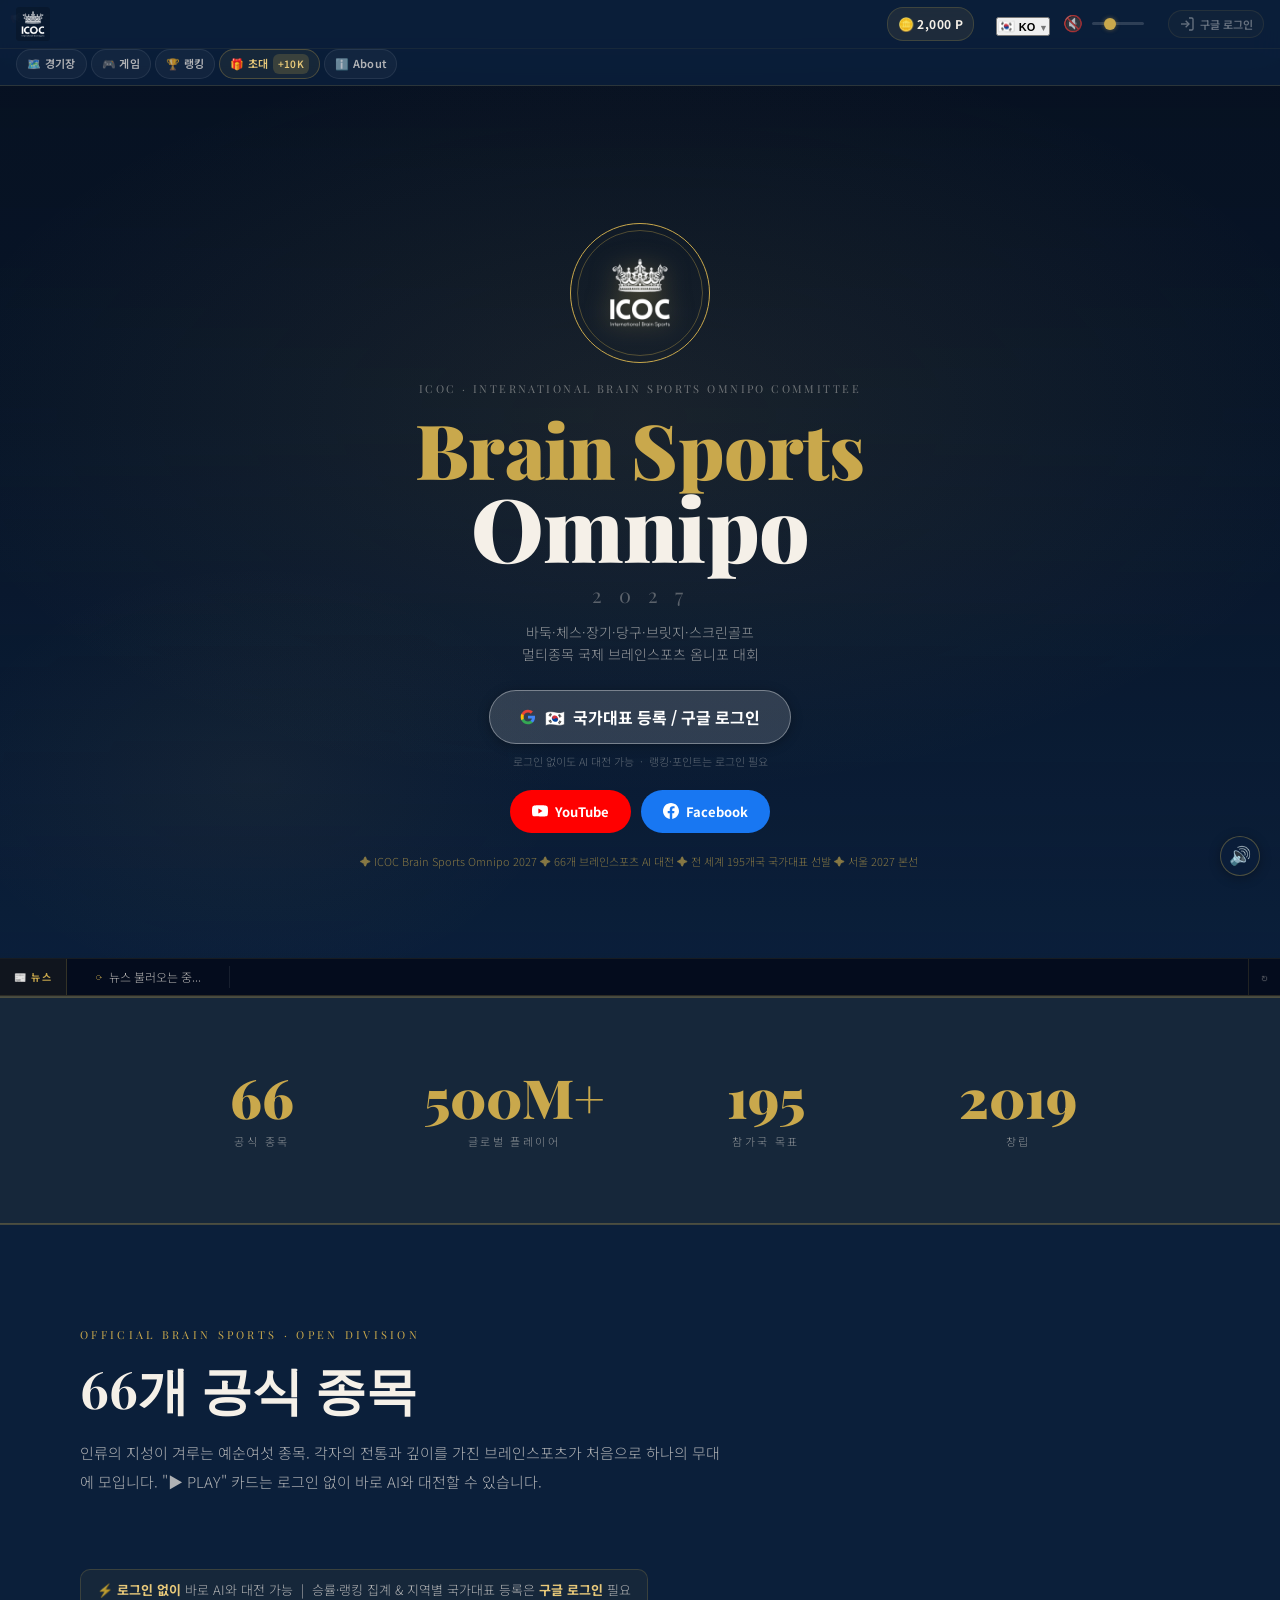
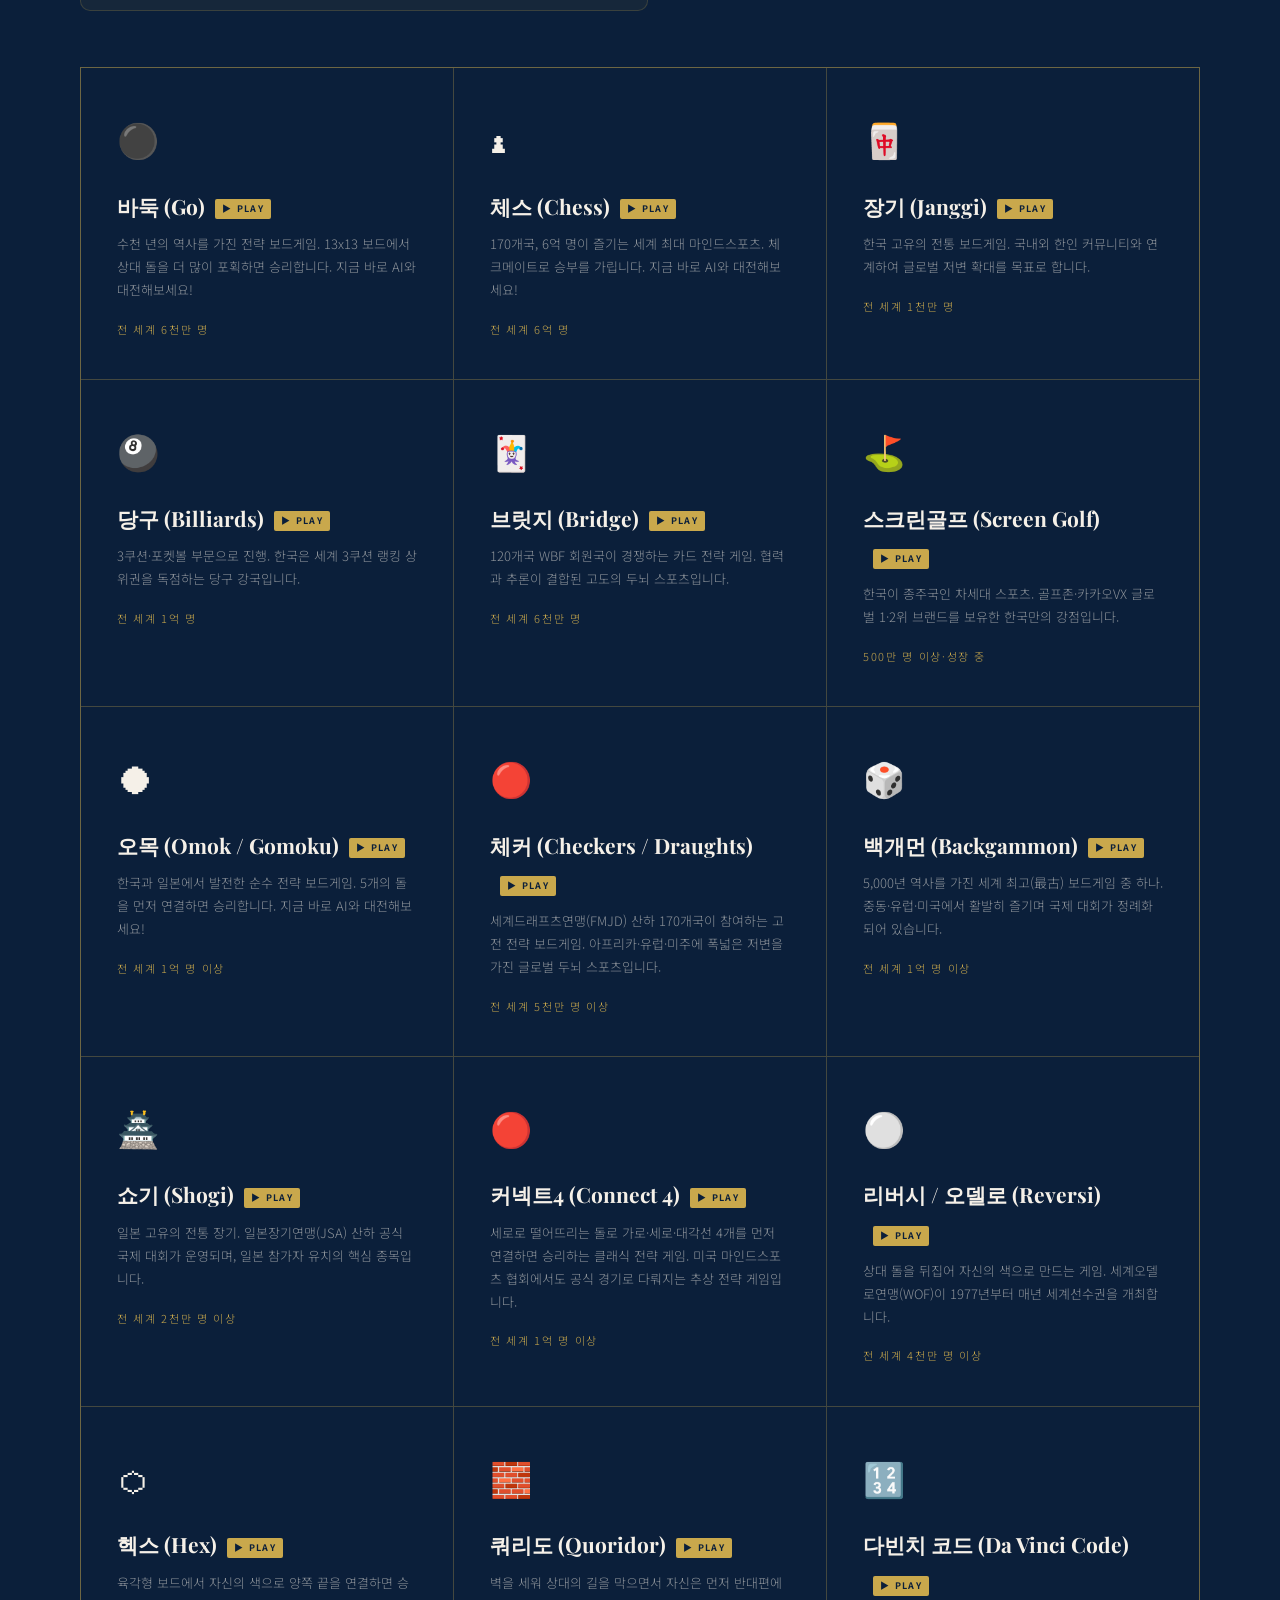
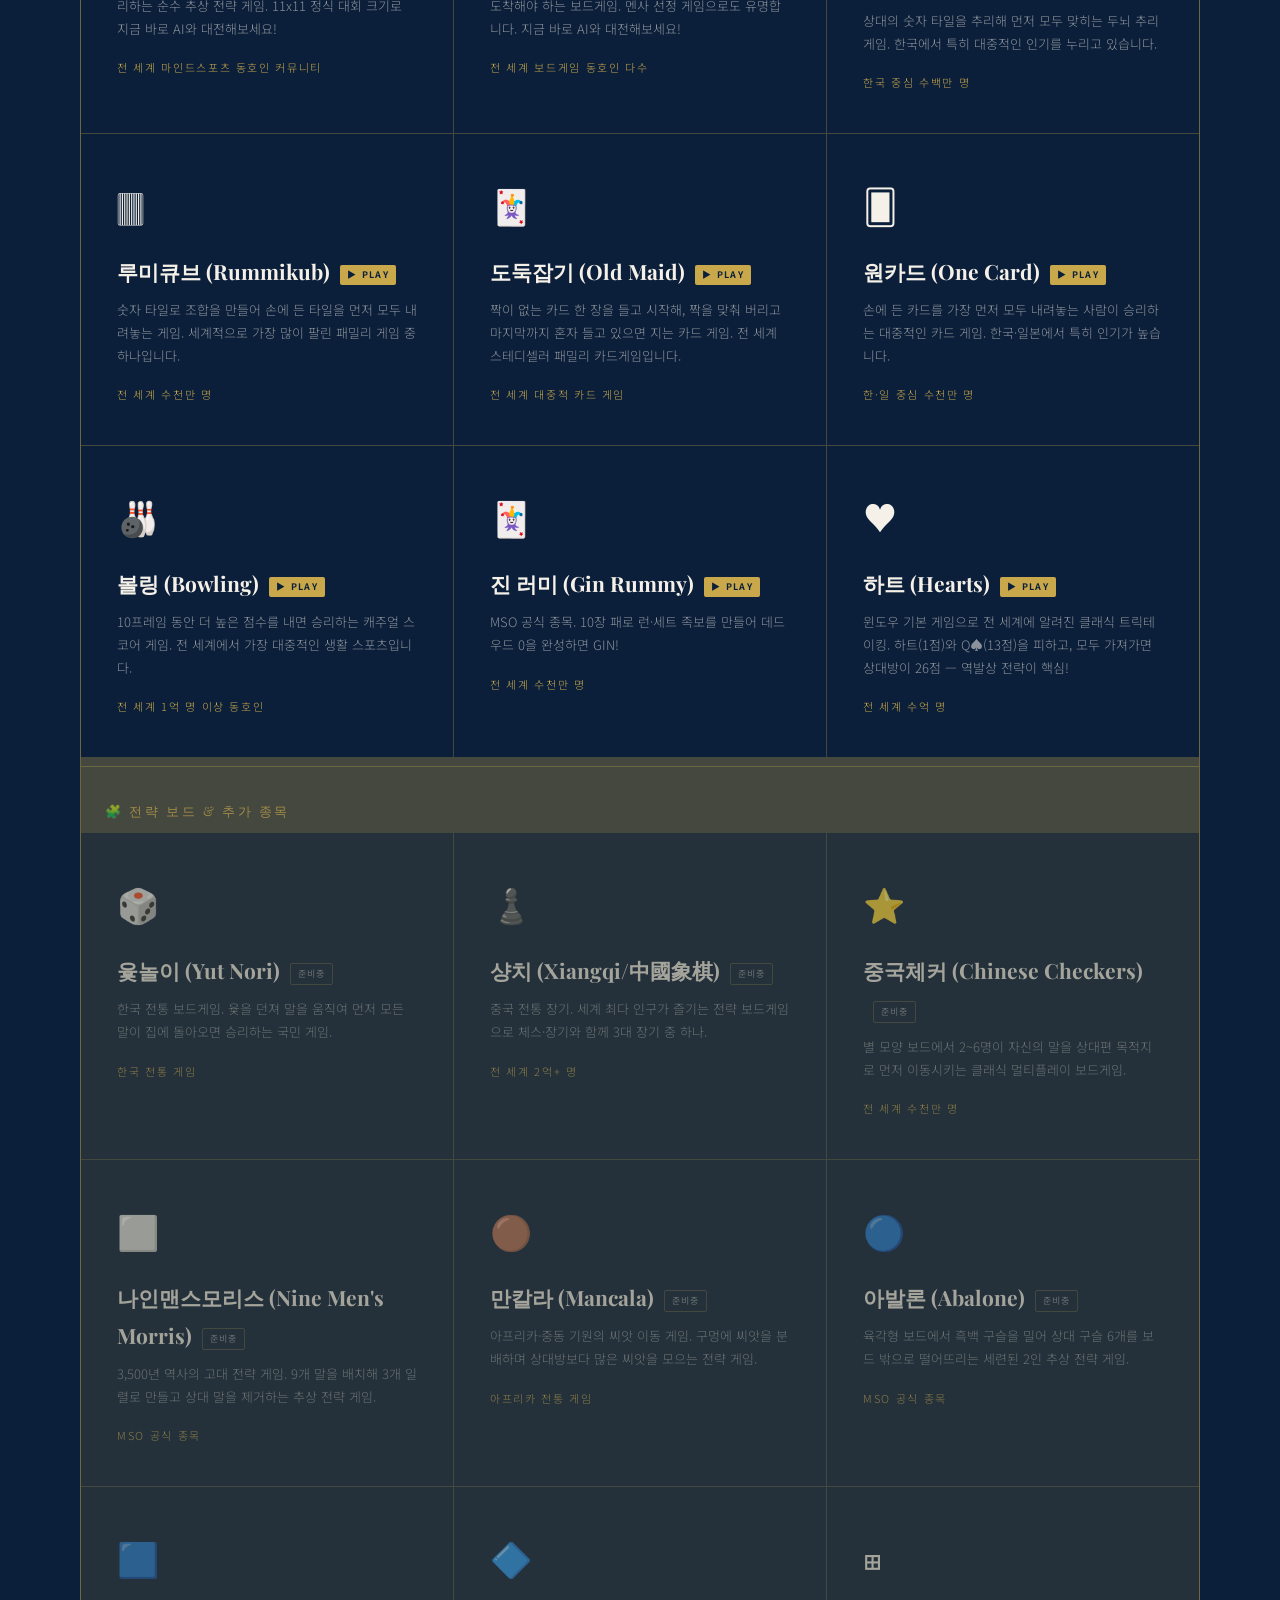
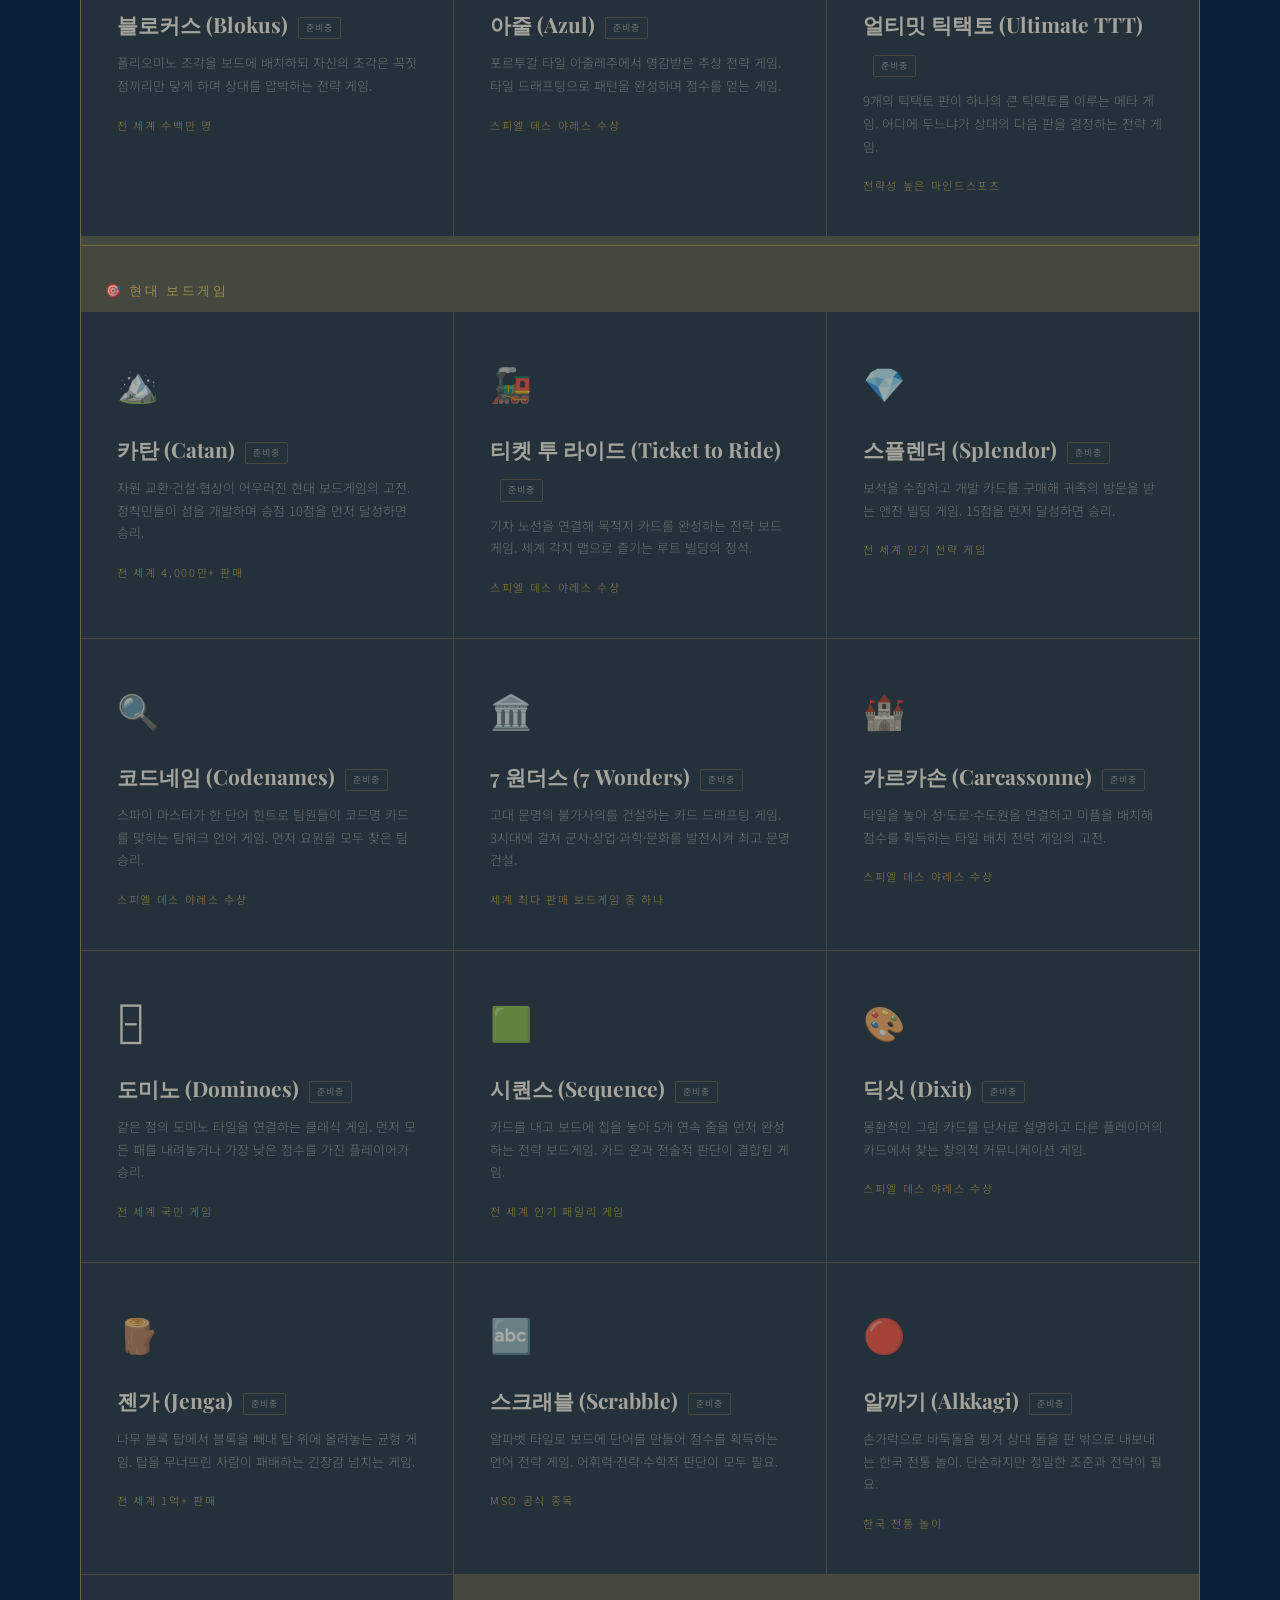
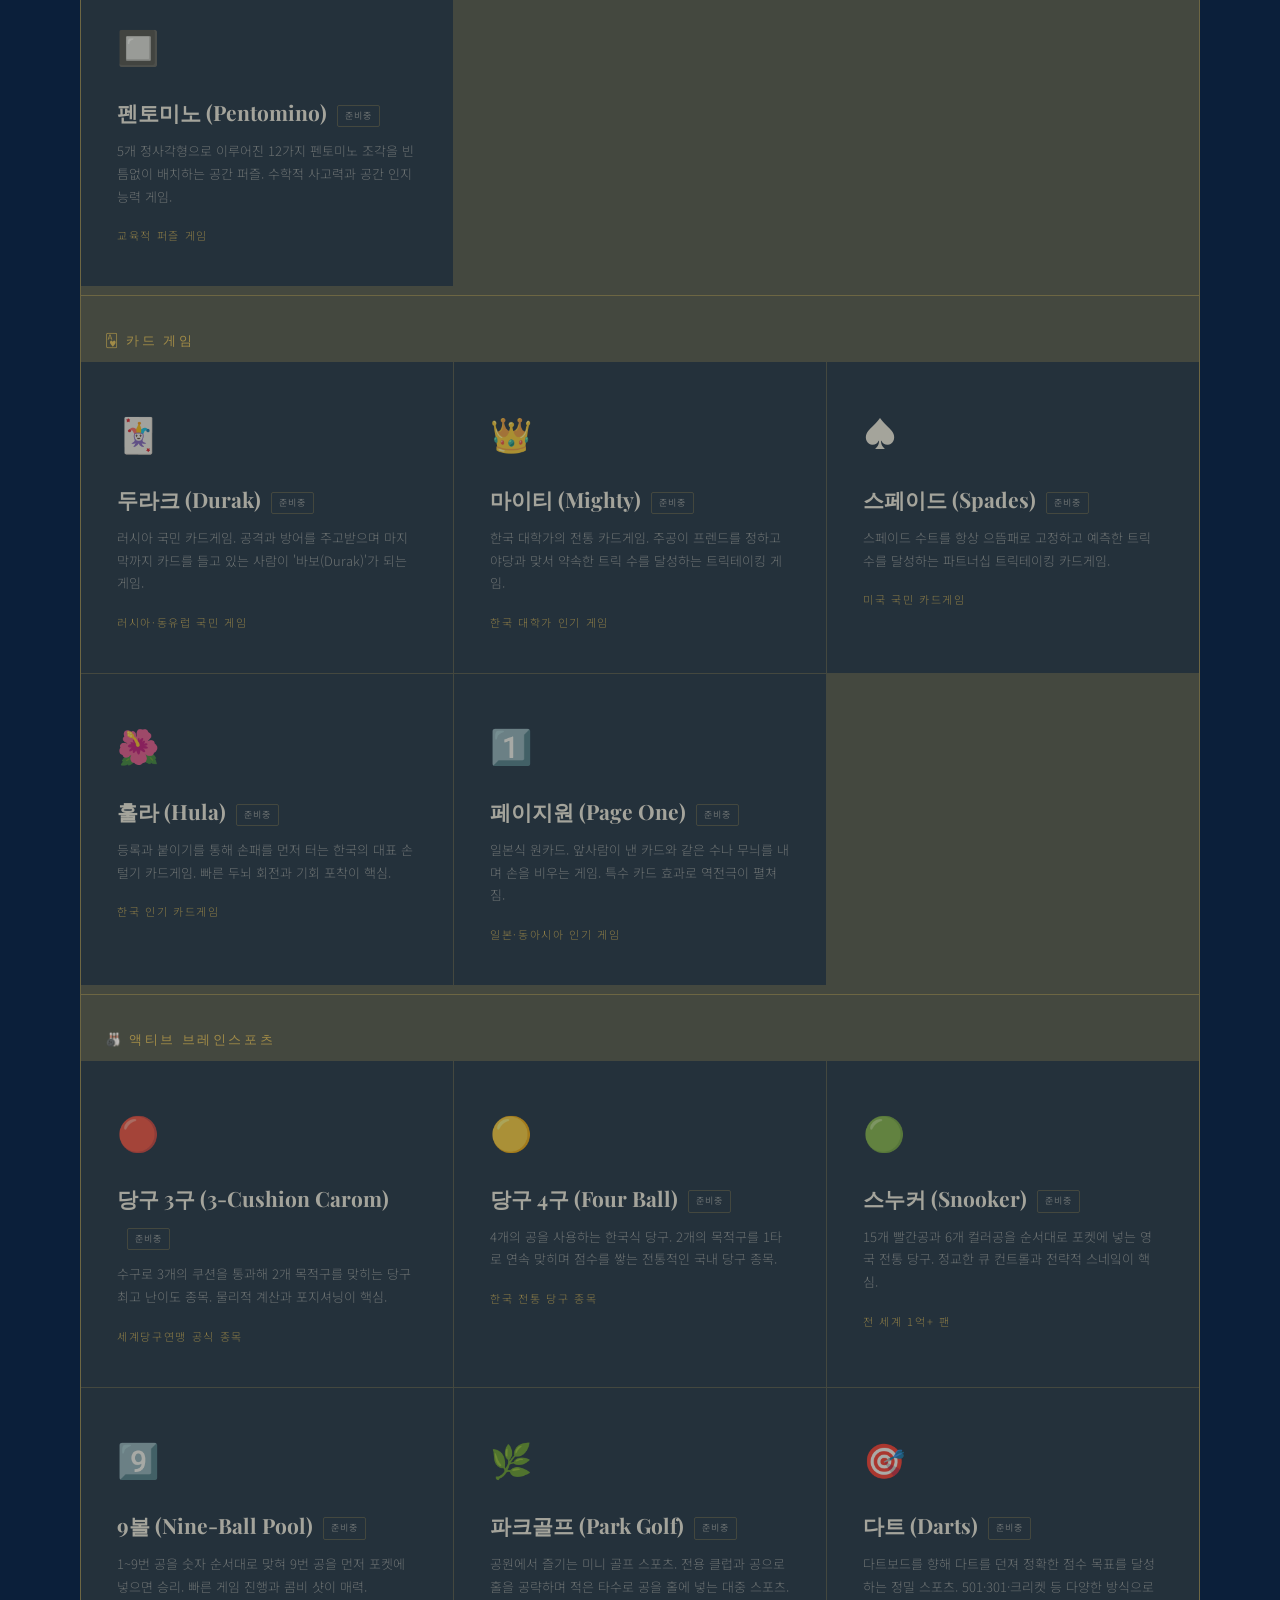
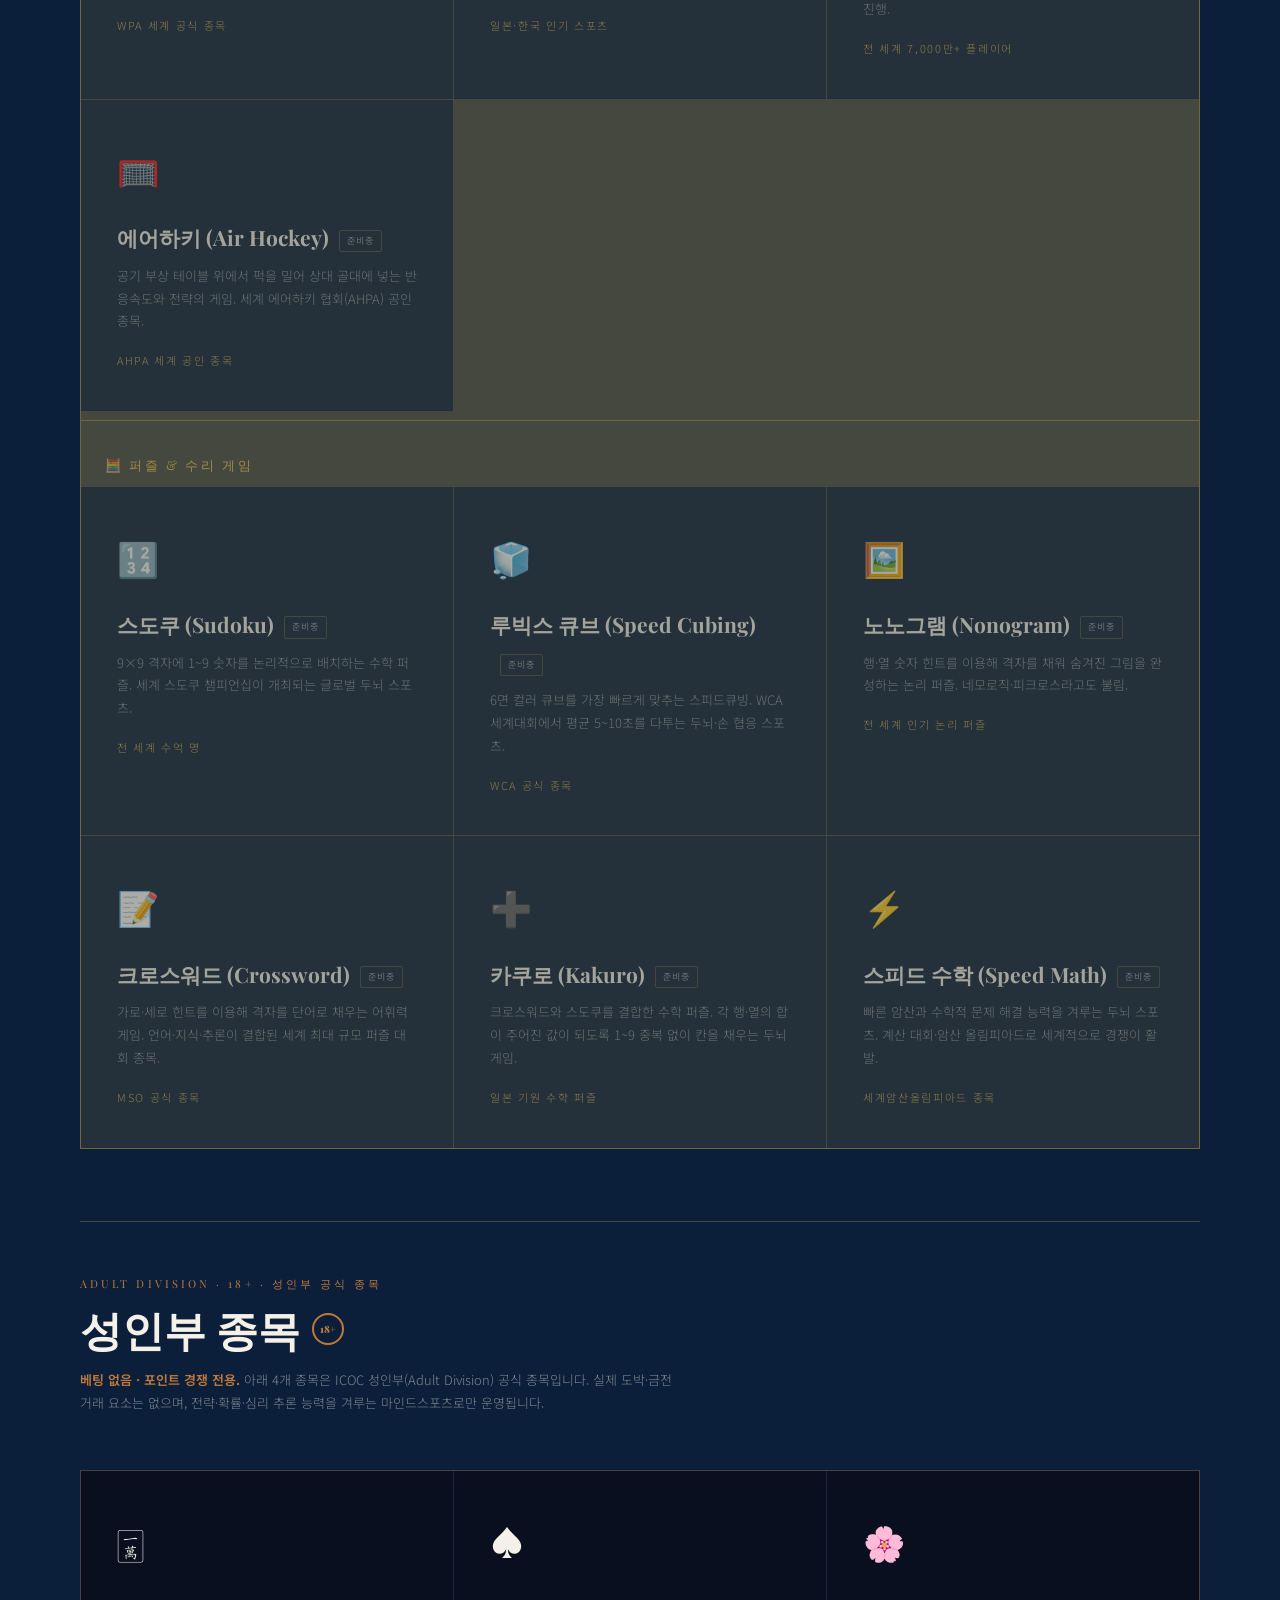
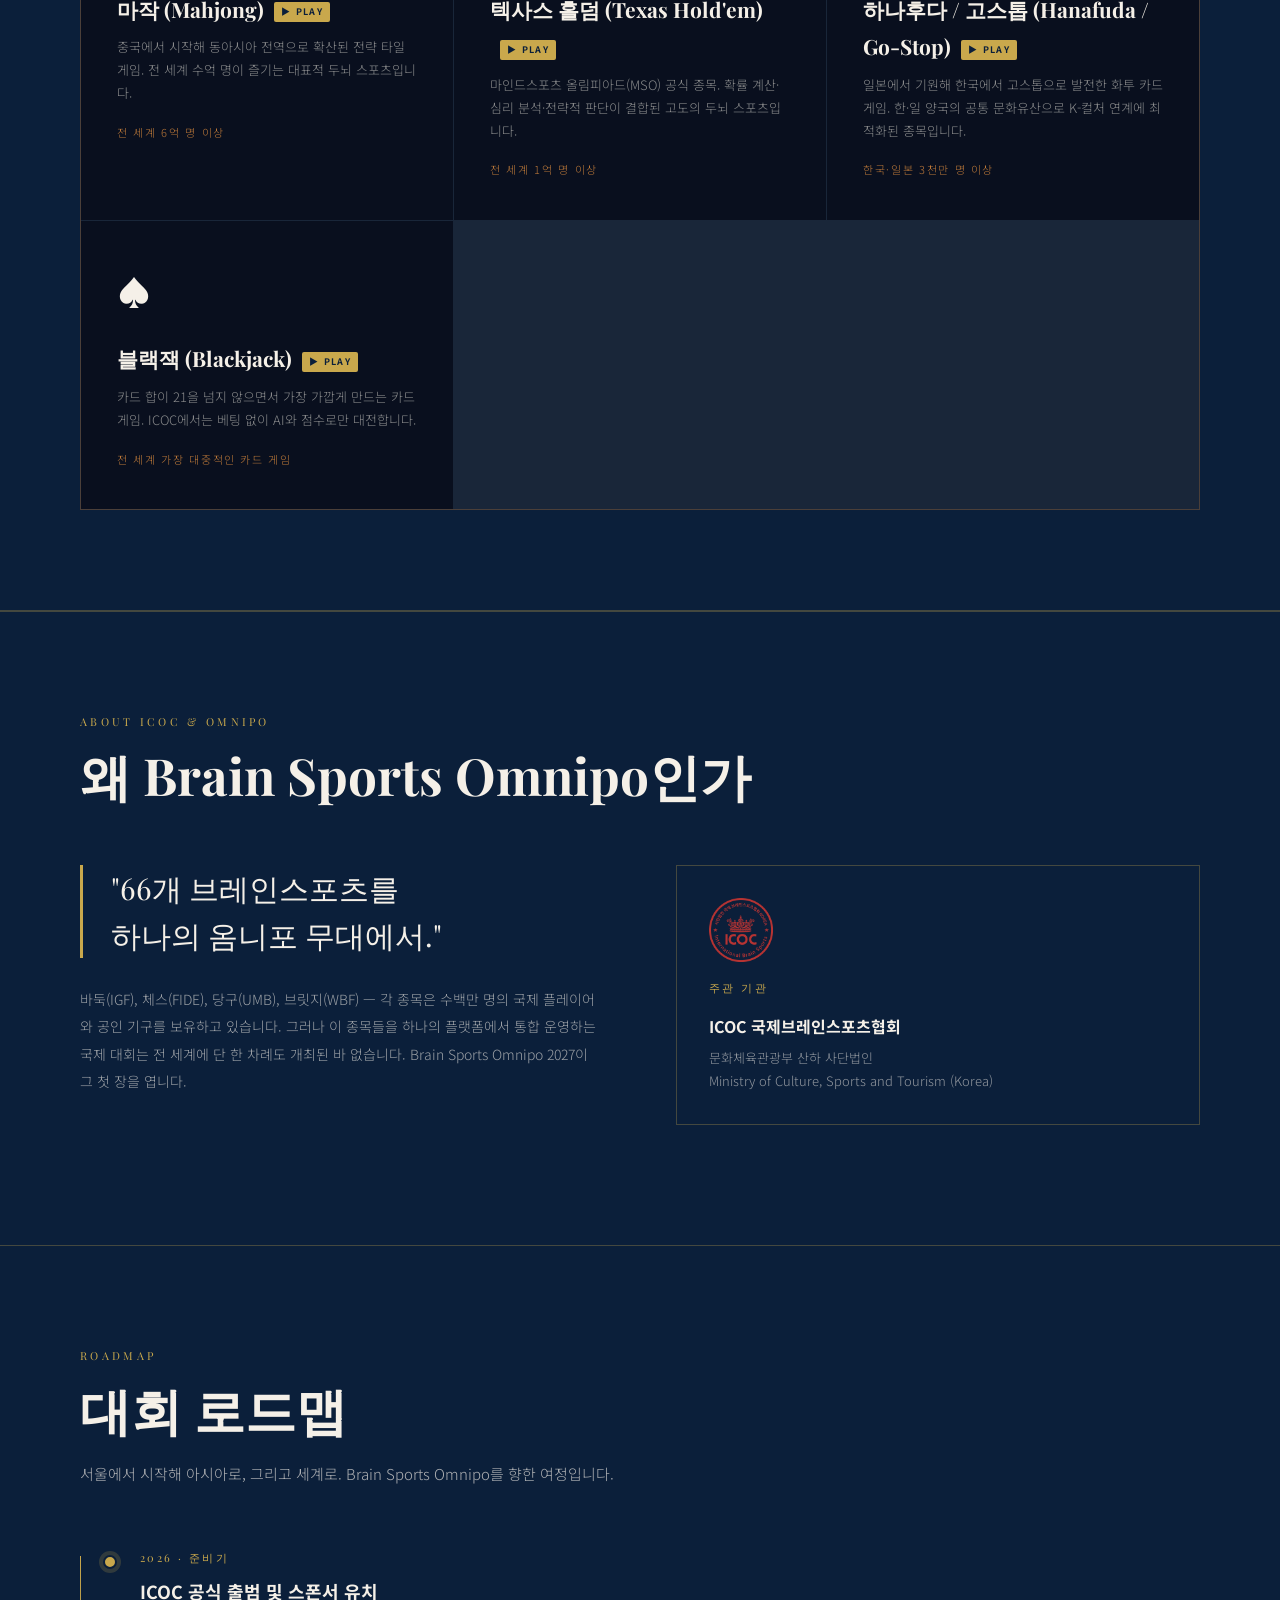
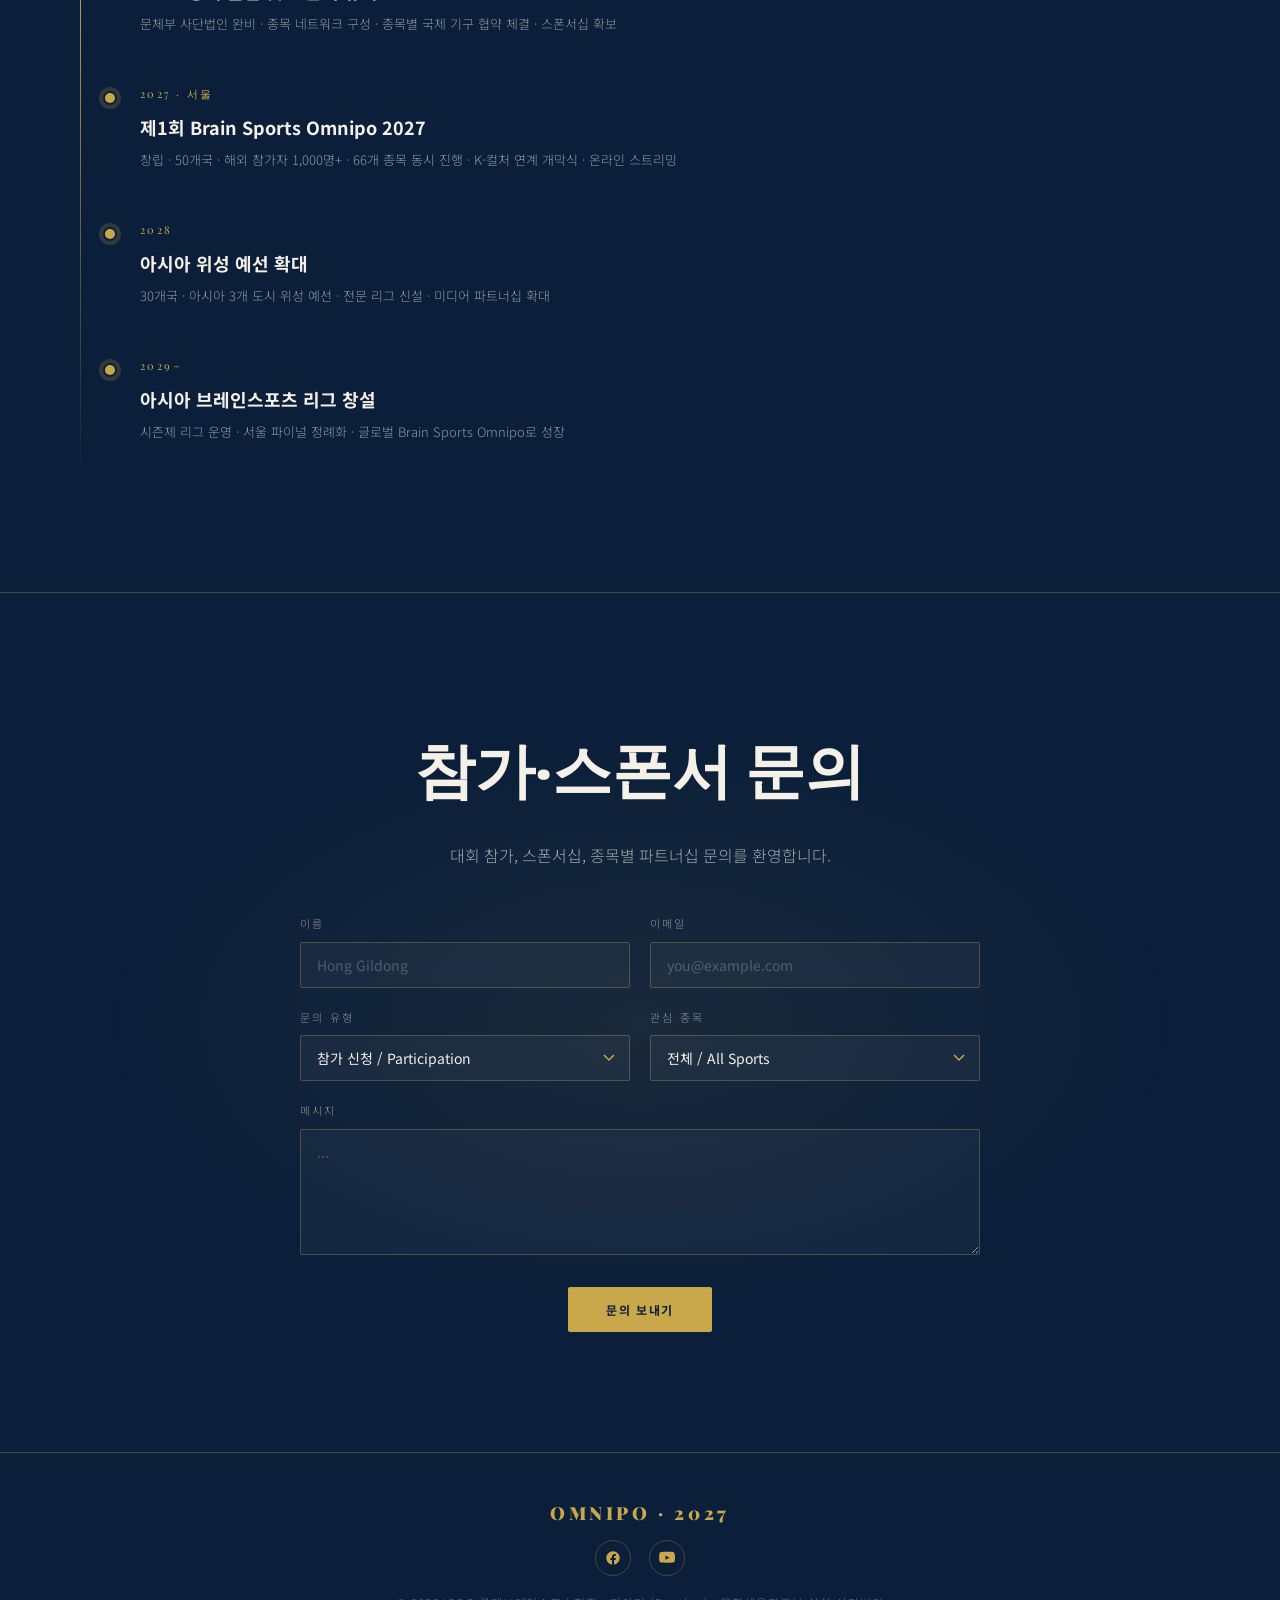
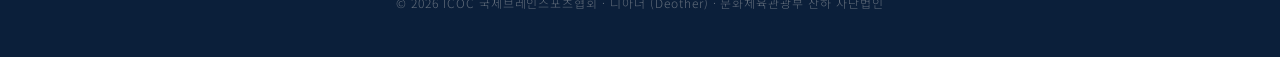
==== commit 855807c7: "fix: widen game modal to 860px for 19x19 Go board — prevent right clip" ====
--- a/index.html
+++ b/index.html
@@ -578,8 +578,8 @@
   background: #0B1F3A;
   border-radius: 14px;
   border: 1px solid rgba(201,168,76,.3);
-  /* PC: 보드에 맞게 충분히 크게 */
-  width: min(680px, calc(100vw - 16px));
+  /* PC: 보드에 맞게 충분히 크게 — 바둑19×19 기준 */
+  width: min(860px, calc(100vw - 16px));
   max-height: 96vh;
   overflow: hidden;
   display: flex; flex-direction: column;
@@ -596,6 +596,7 @@
   flex: 1;
   overflow-y: auto;
   overflow-x: hidden;
+  box-sizing: border-box;
   padding: 8px 10px;
   /* 스크롤 없이 보드가 꽉 차도록 */
   display: flex;
--- a/css/style.css
+++ b/css/style.css
@@ -148,24 +148,24 @@
   border:3px solid #8a6a3b;
   border-radius:4px;
   aspect-ratio:1/1;
-  /* 모바일: 화면 꽉 채우기 */
-  width:min(96vw, 96vh - 200px);
-  max-width:560px;
+  /* 모달 내부에 꽉 맞게: 부모 너비 100% 기준 */
+  width:min(calc(100% - 0px), calc(96vh - 200px));
+  max-width:100%;
   box-shadow:inset 0 0 30px rgba(0,0,0,0.2), 0 4px 24px rgba(0,0,0,0.35);
 }
-/* 19×19 전용 래퍼: 더 넉넉하게 */
+/* 19×19 전용 래퍼 */
 .go-board-wrap-19 .goban {
-  width:min(92vw, calc(100vh - 220px));
-  max-width:640px;
-}
-/* 데스크톱에서 더 크게 */
+  width:min(100%, calc(96vh - 180px));
+  max-width:100%;
+}
+/* 데스크톱 */
 @media(min-width:768px){
-  .goban { width:min(68vh, 580px); max-width:580px; }
-  .go-board-wrap-19 .goban { width:min(72vh, 660px); max-width:660px; }
+  .goban { width:min(100%, min(72vh, 640px)); max-width:100%; }
+  .go-board-wrap-19 .goban { width:min(100%, min(80vh, 760px)); max-width:100%; }
 }
 @media(min-width:1200px){
-  .goban { width:min(74vh, 640px); max-width:640px; }
-  .go-board-wrap-19 .goban { width:min(78vh, 720px); max-width:720px; }
+  .goban { width:min(100%, min(76vh, 700px)); max-width:100%; }
+  .go-board-wrap-19 .goban { width:min(100%, min(84vh, 820px)); max-width:100%; }
 }
 .goban-inner { position:absolute; inset:5%; }
 .grid-line { position:absolute; background:rgba(0,0,0,0.4); }
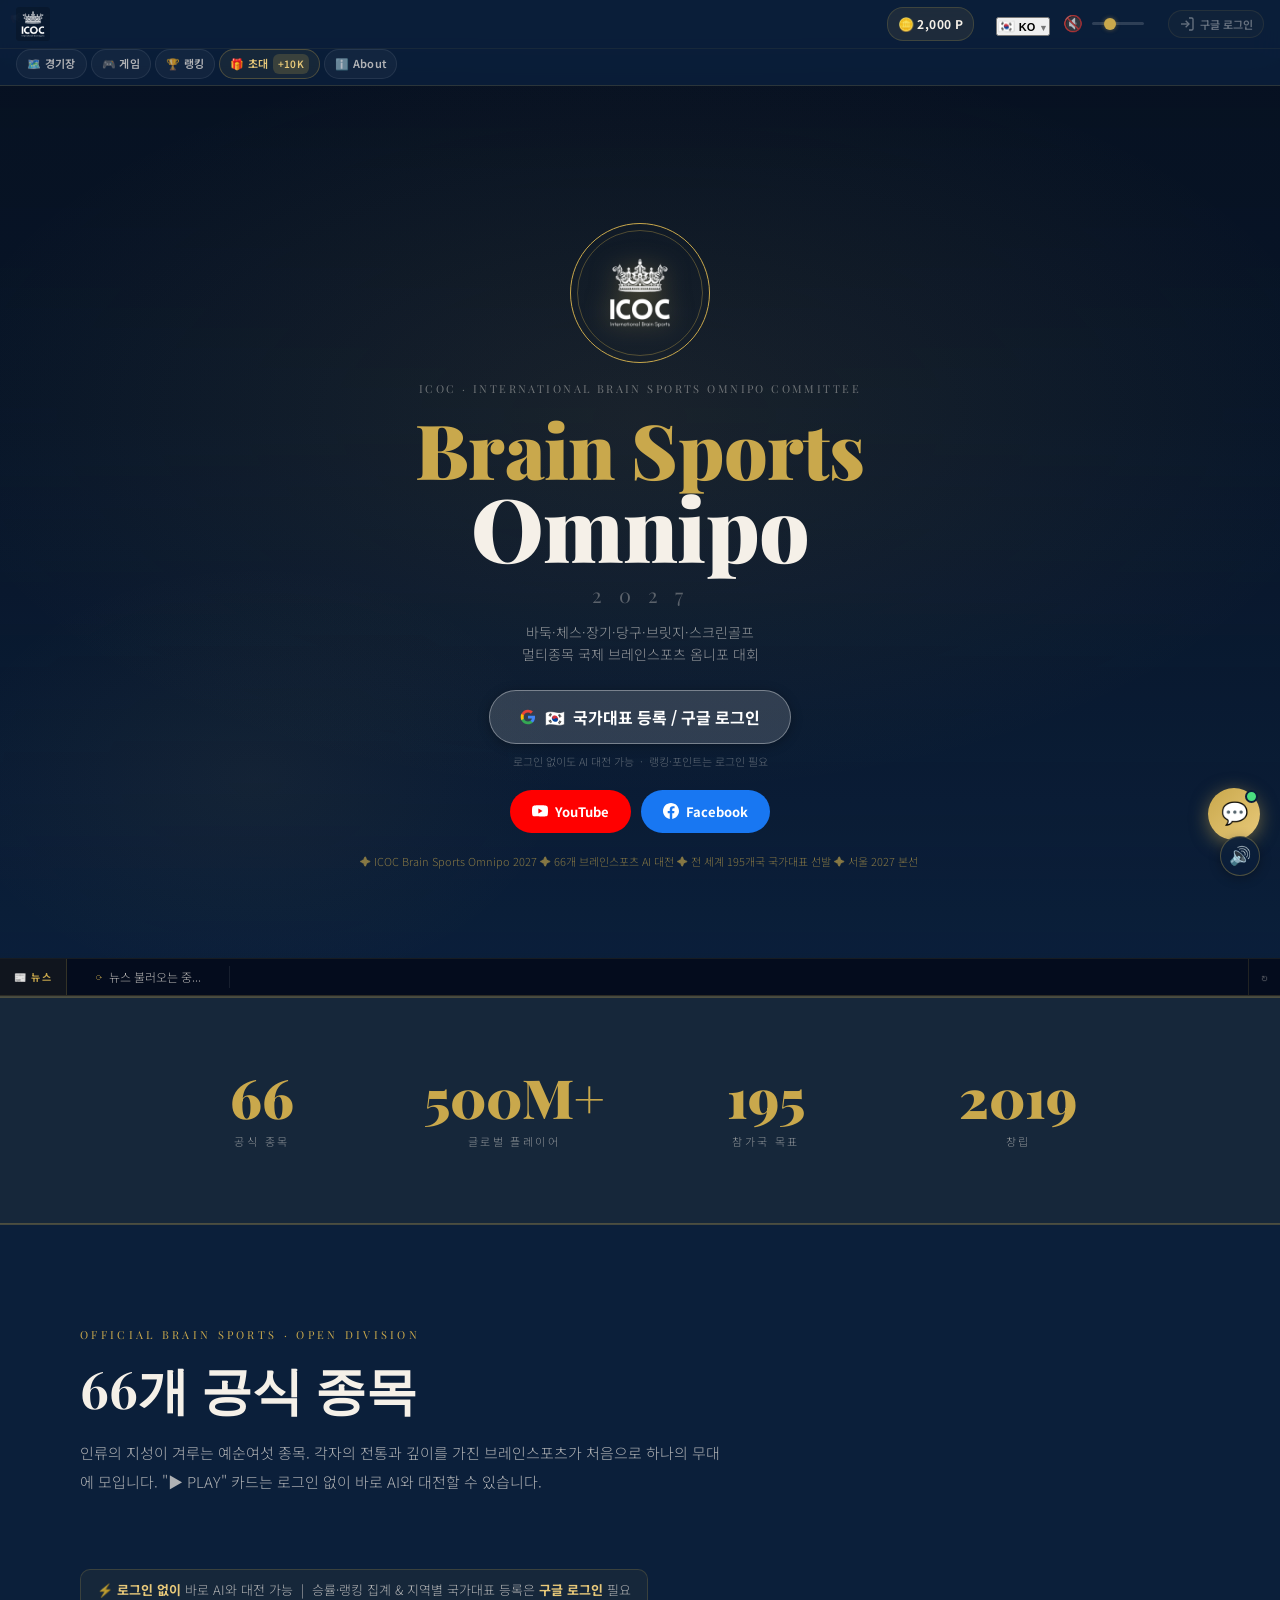
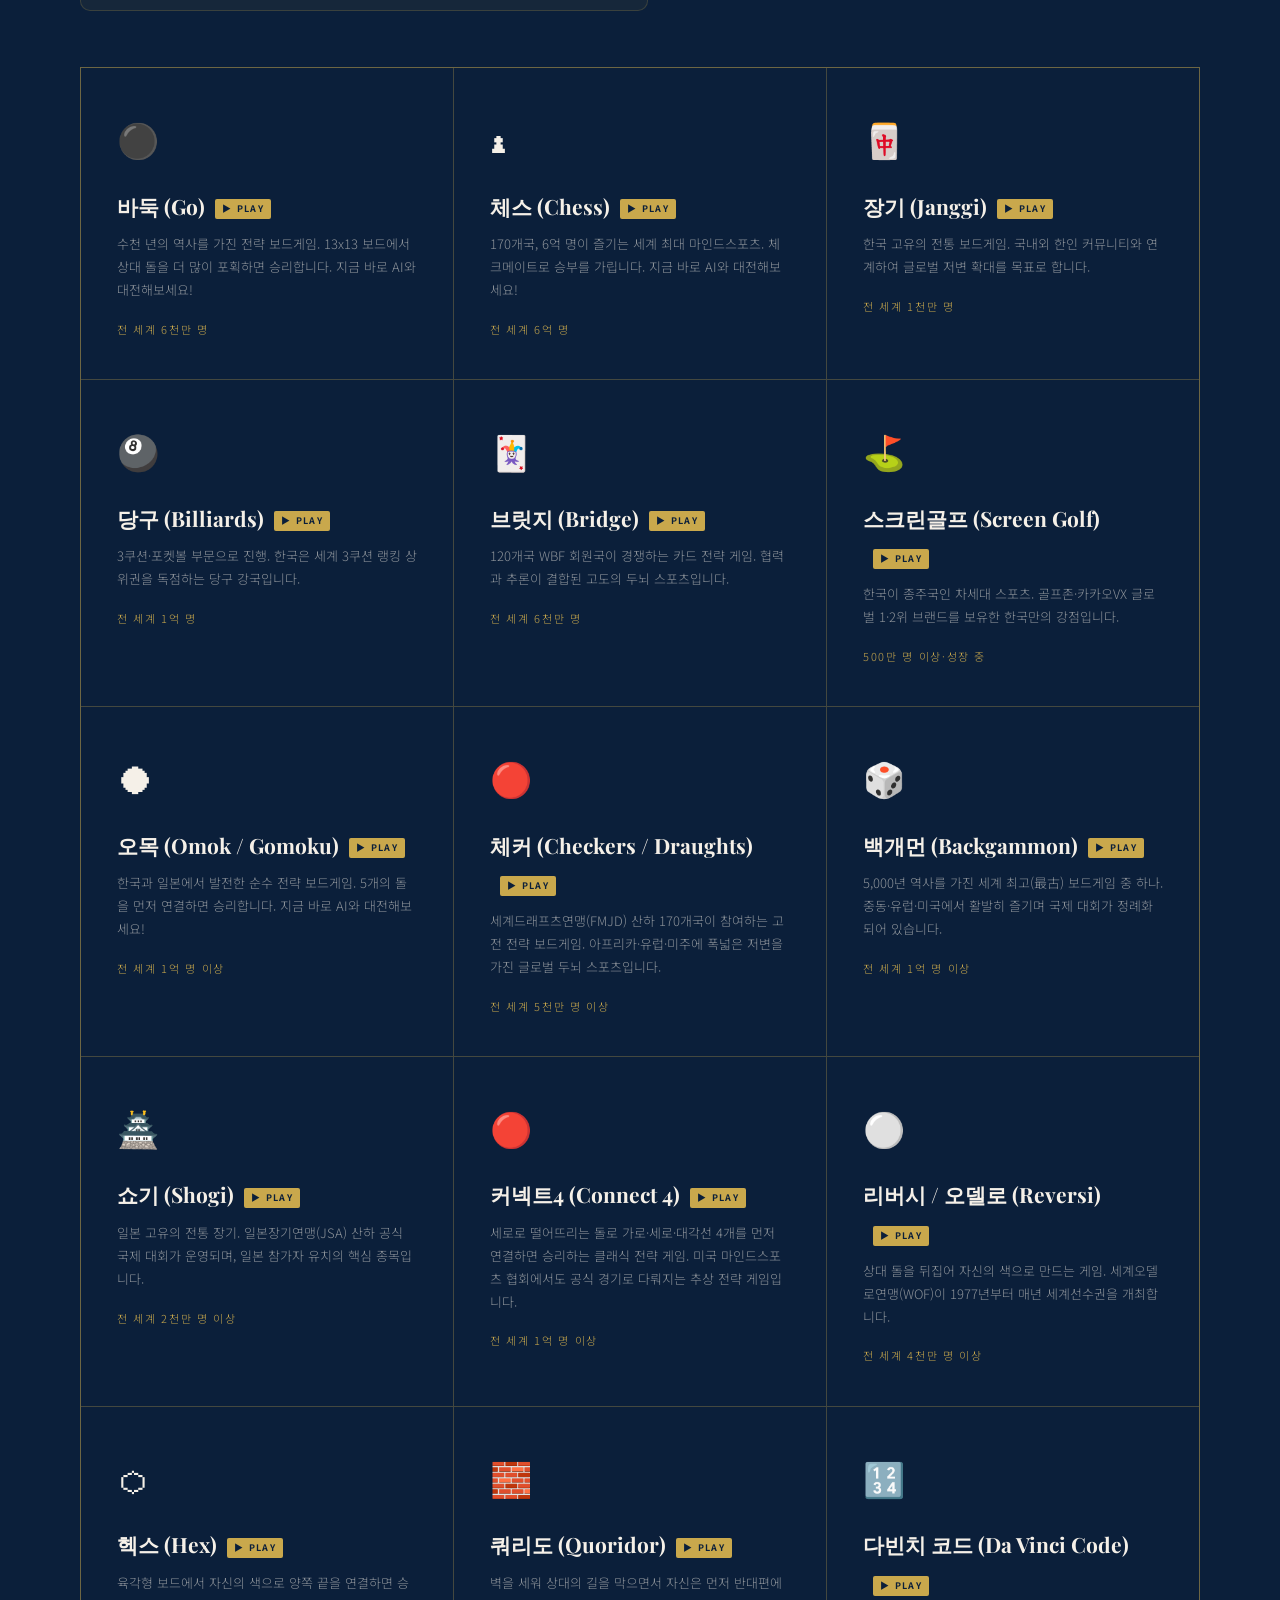
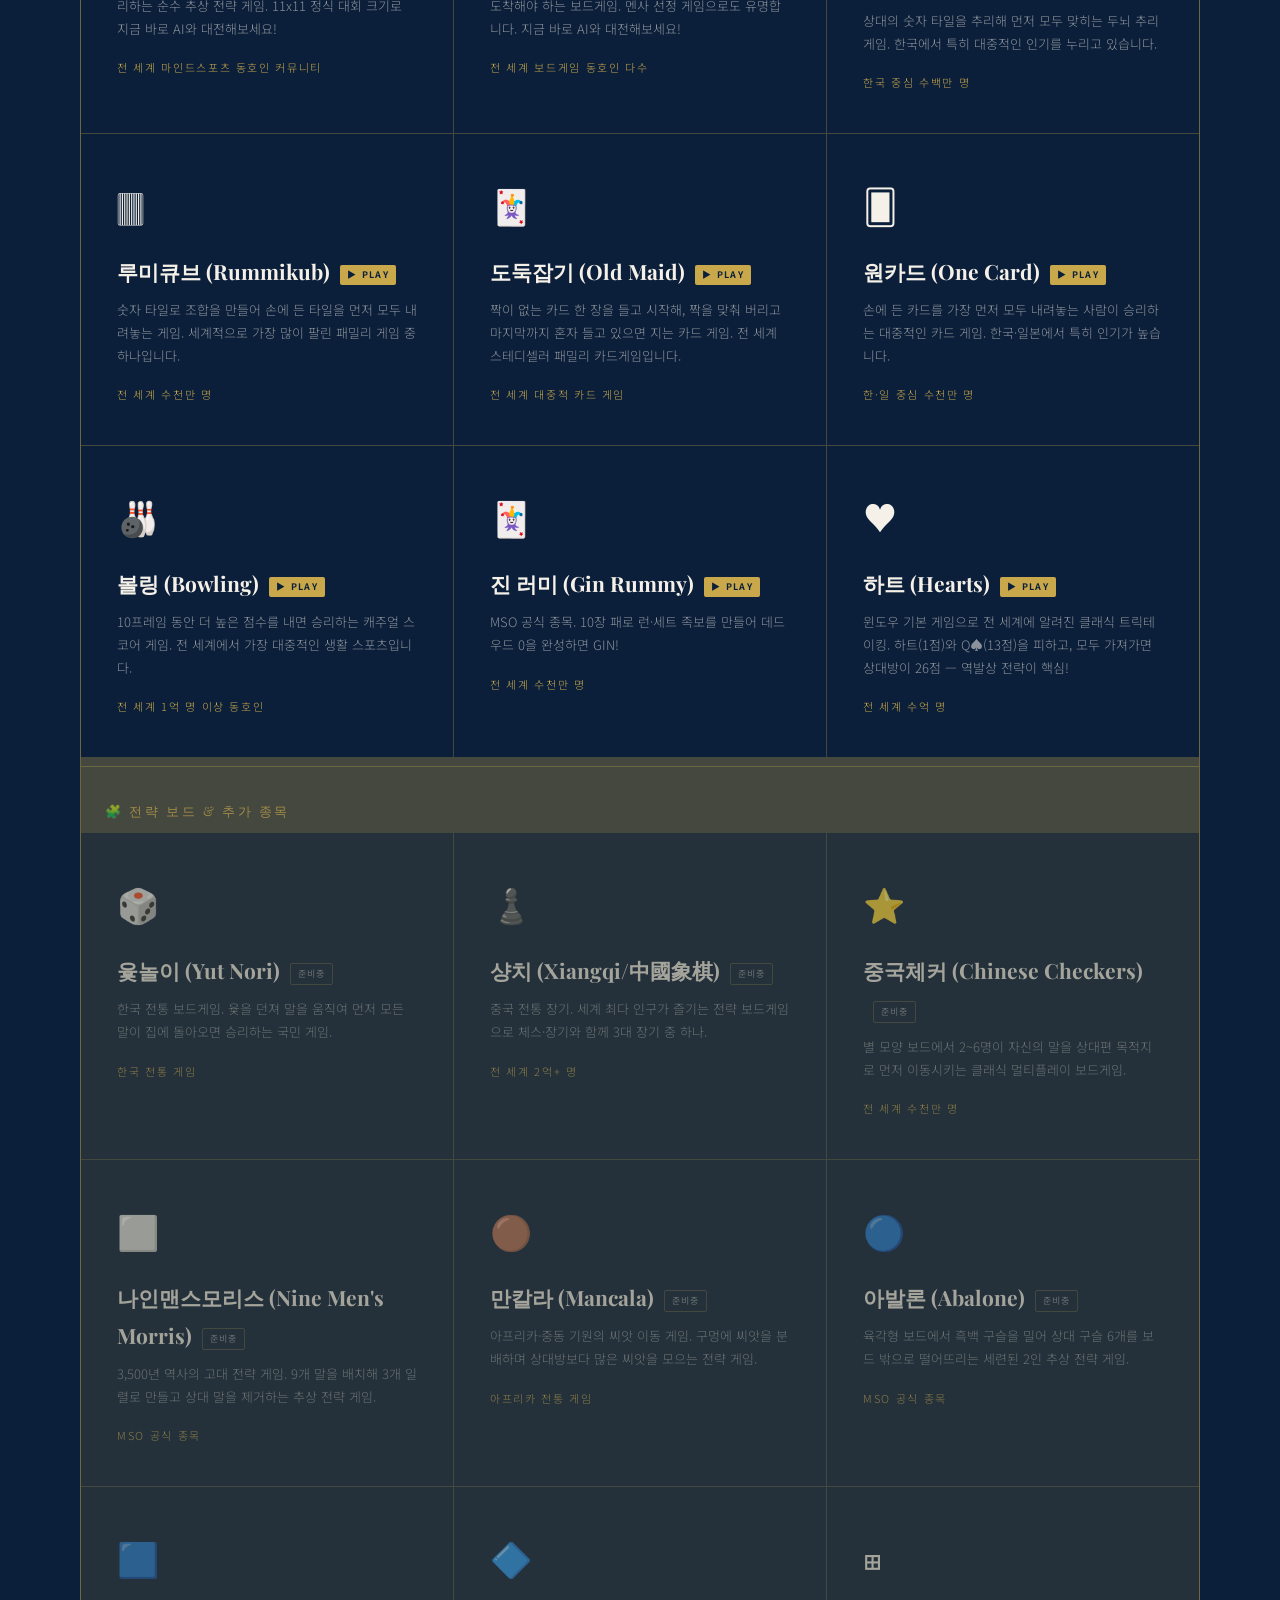
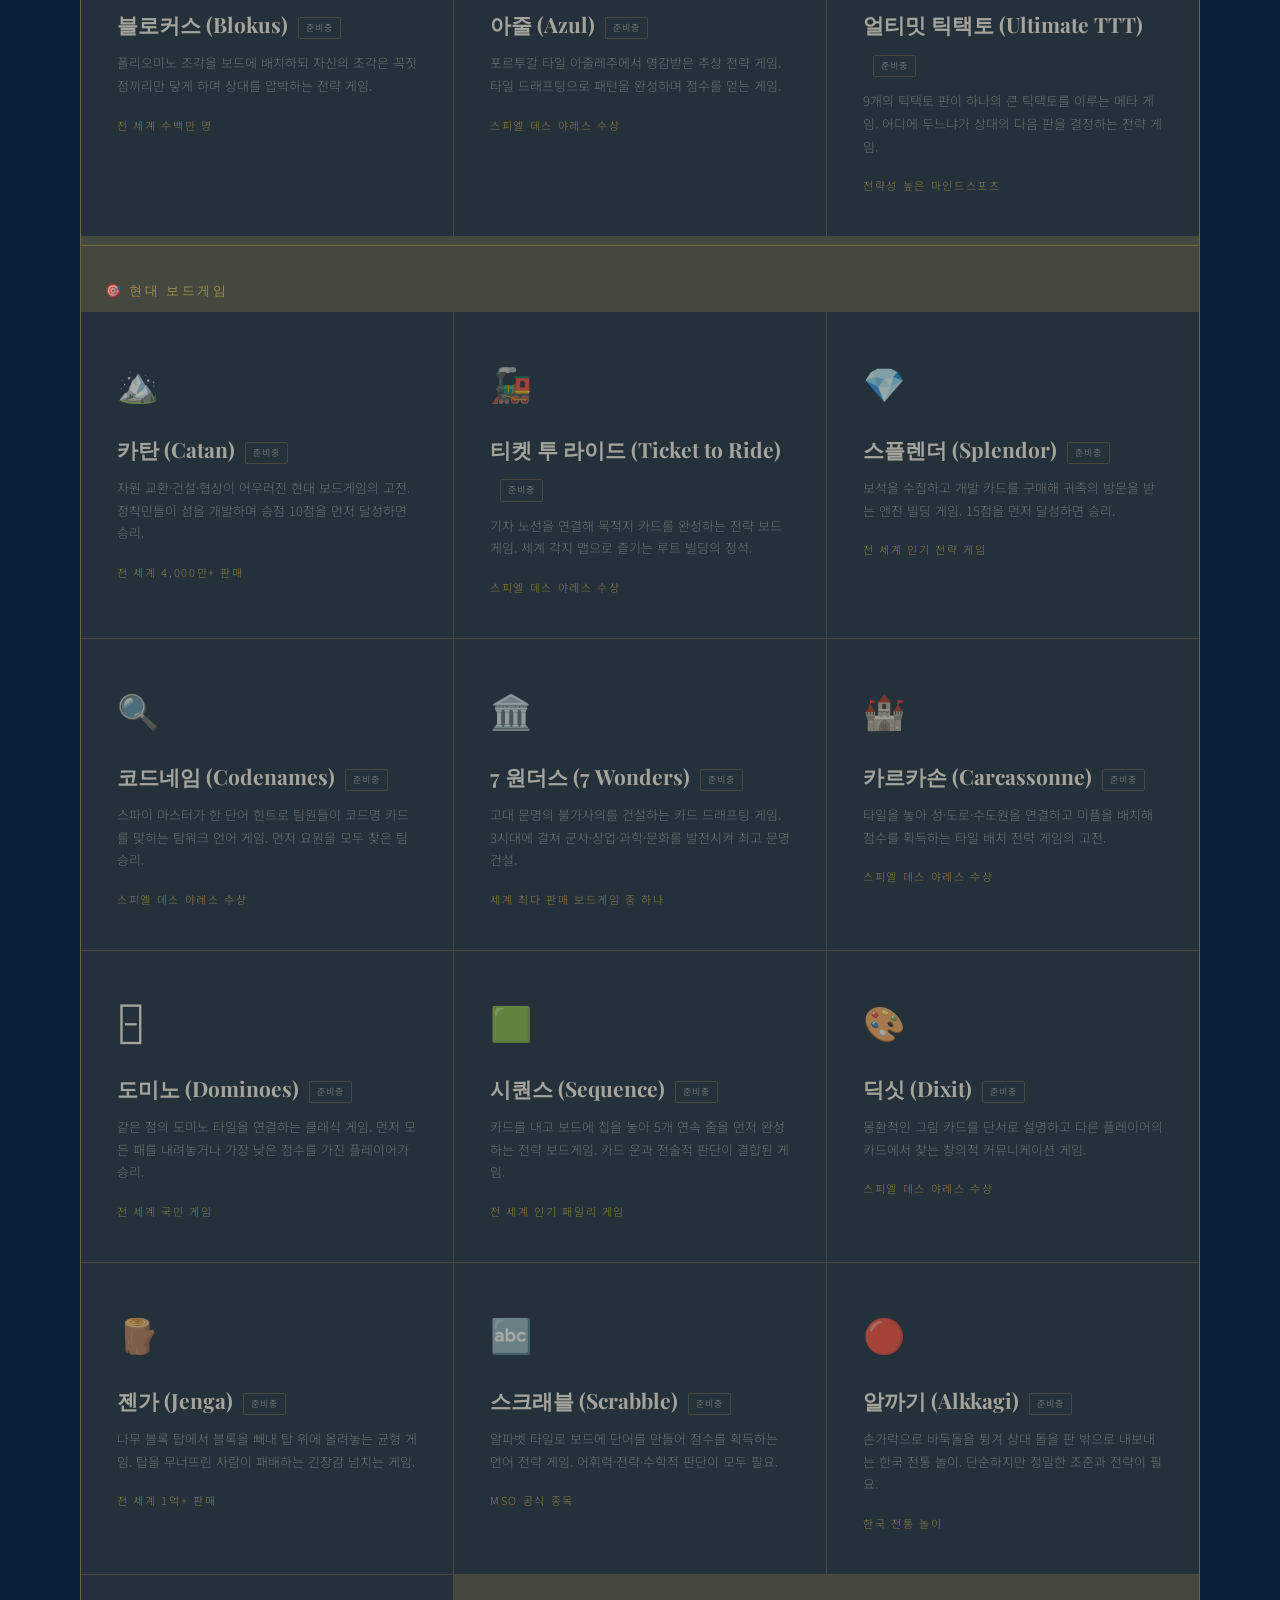
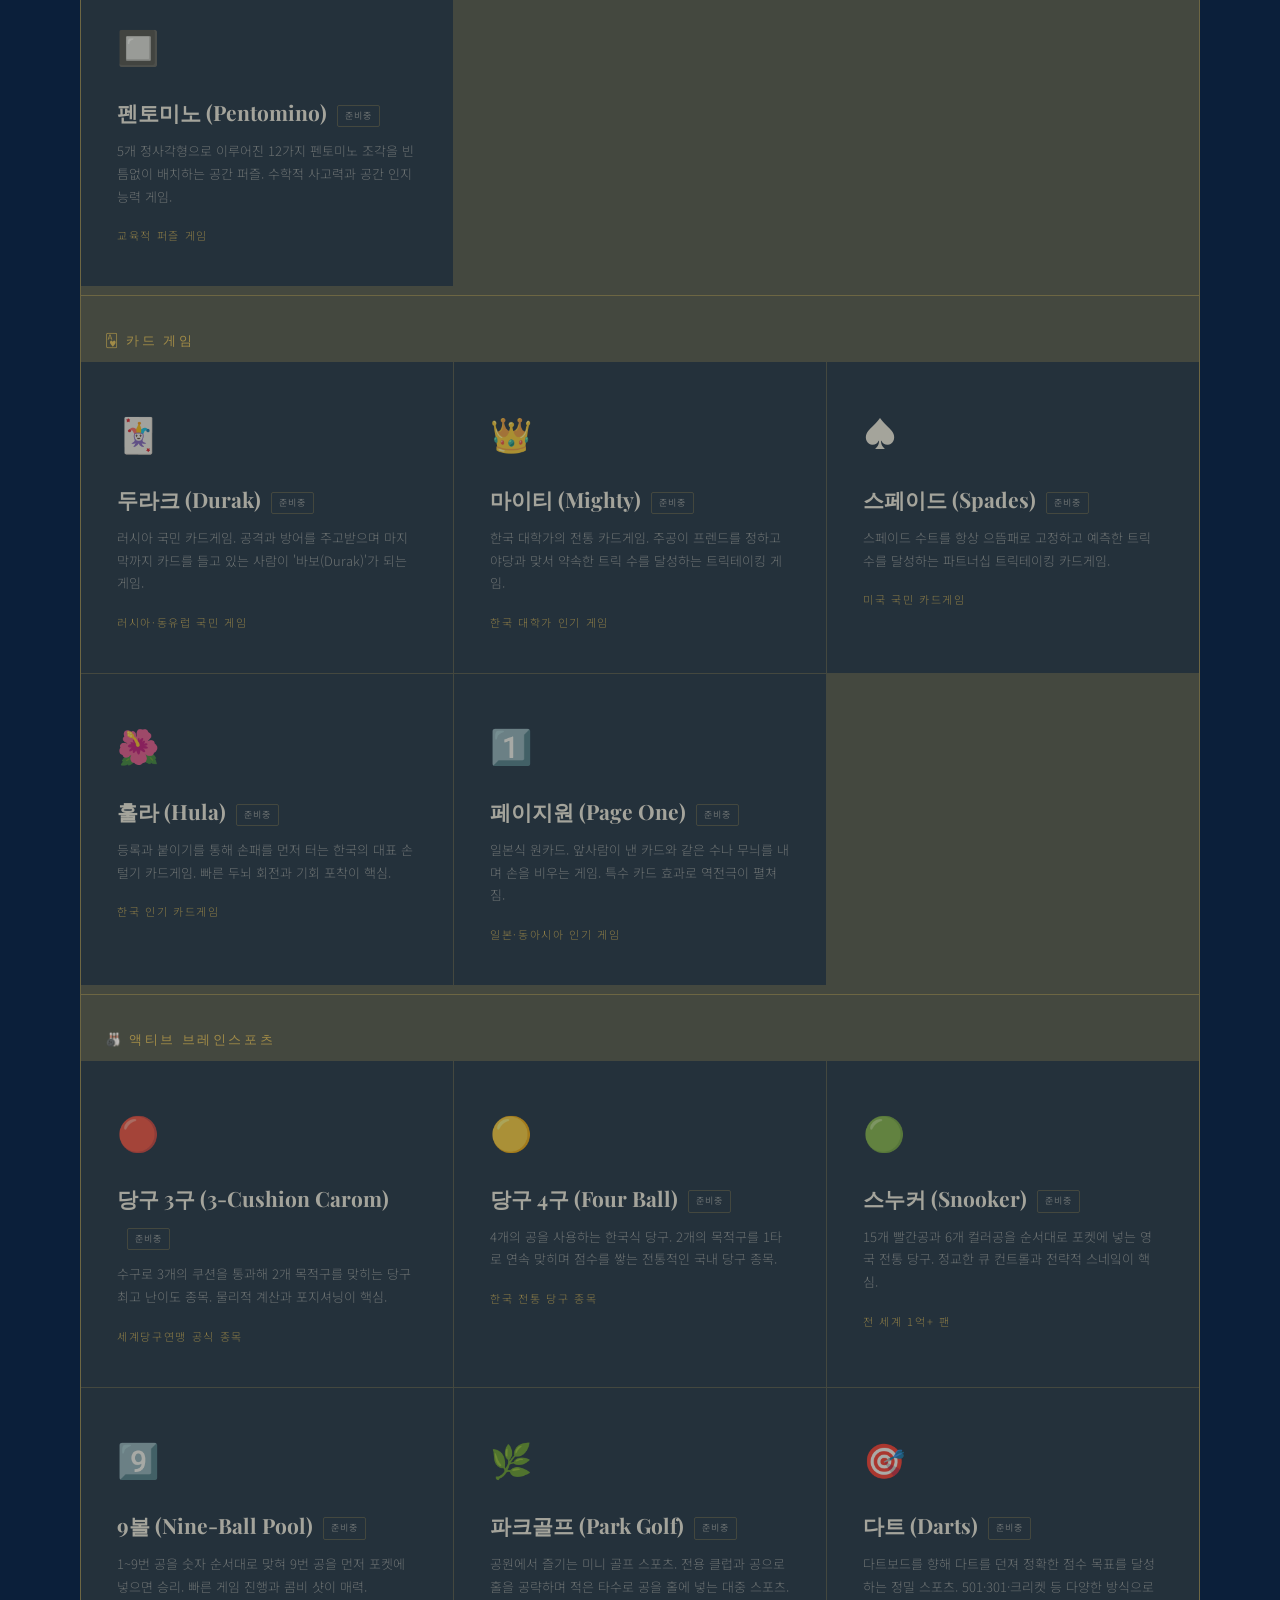
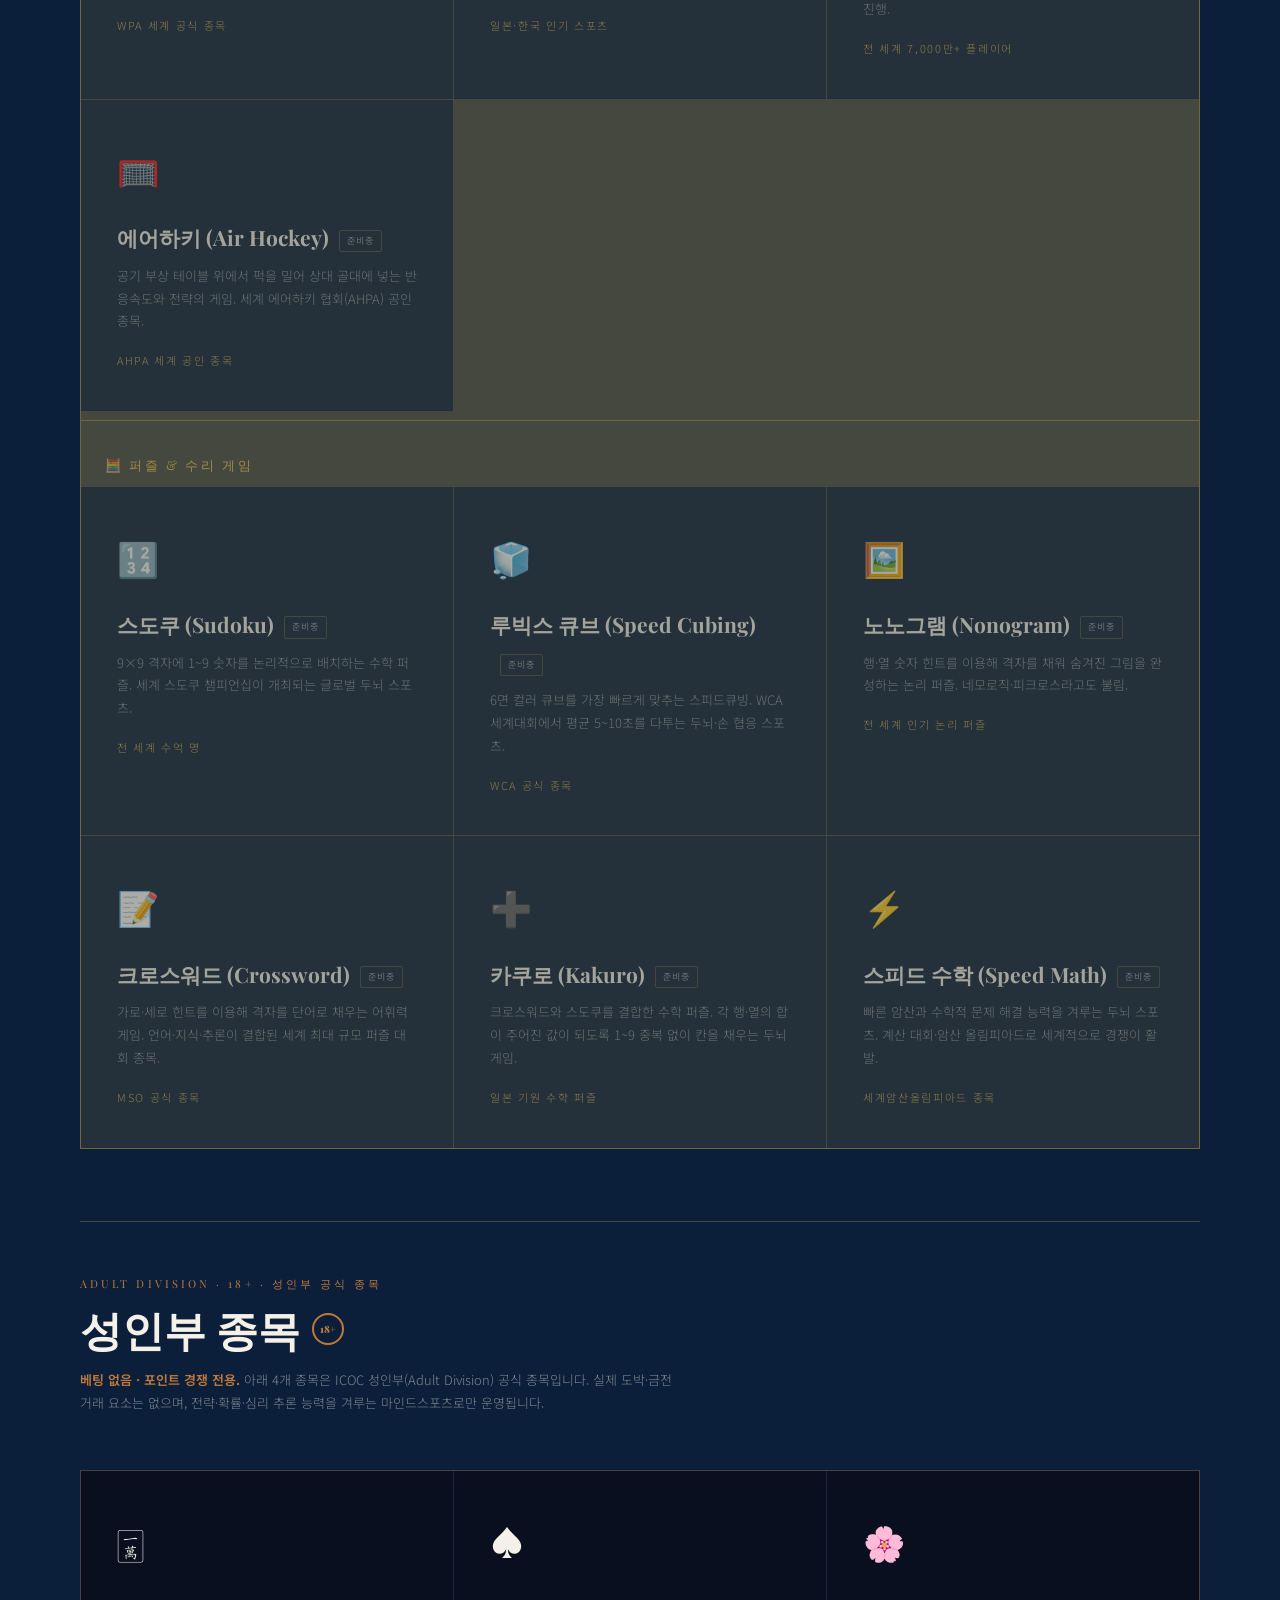
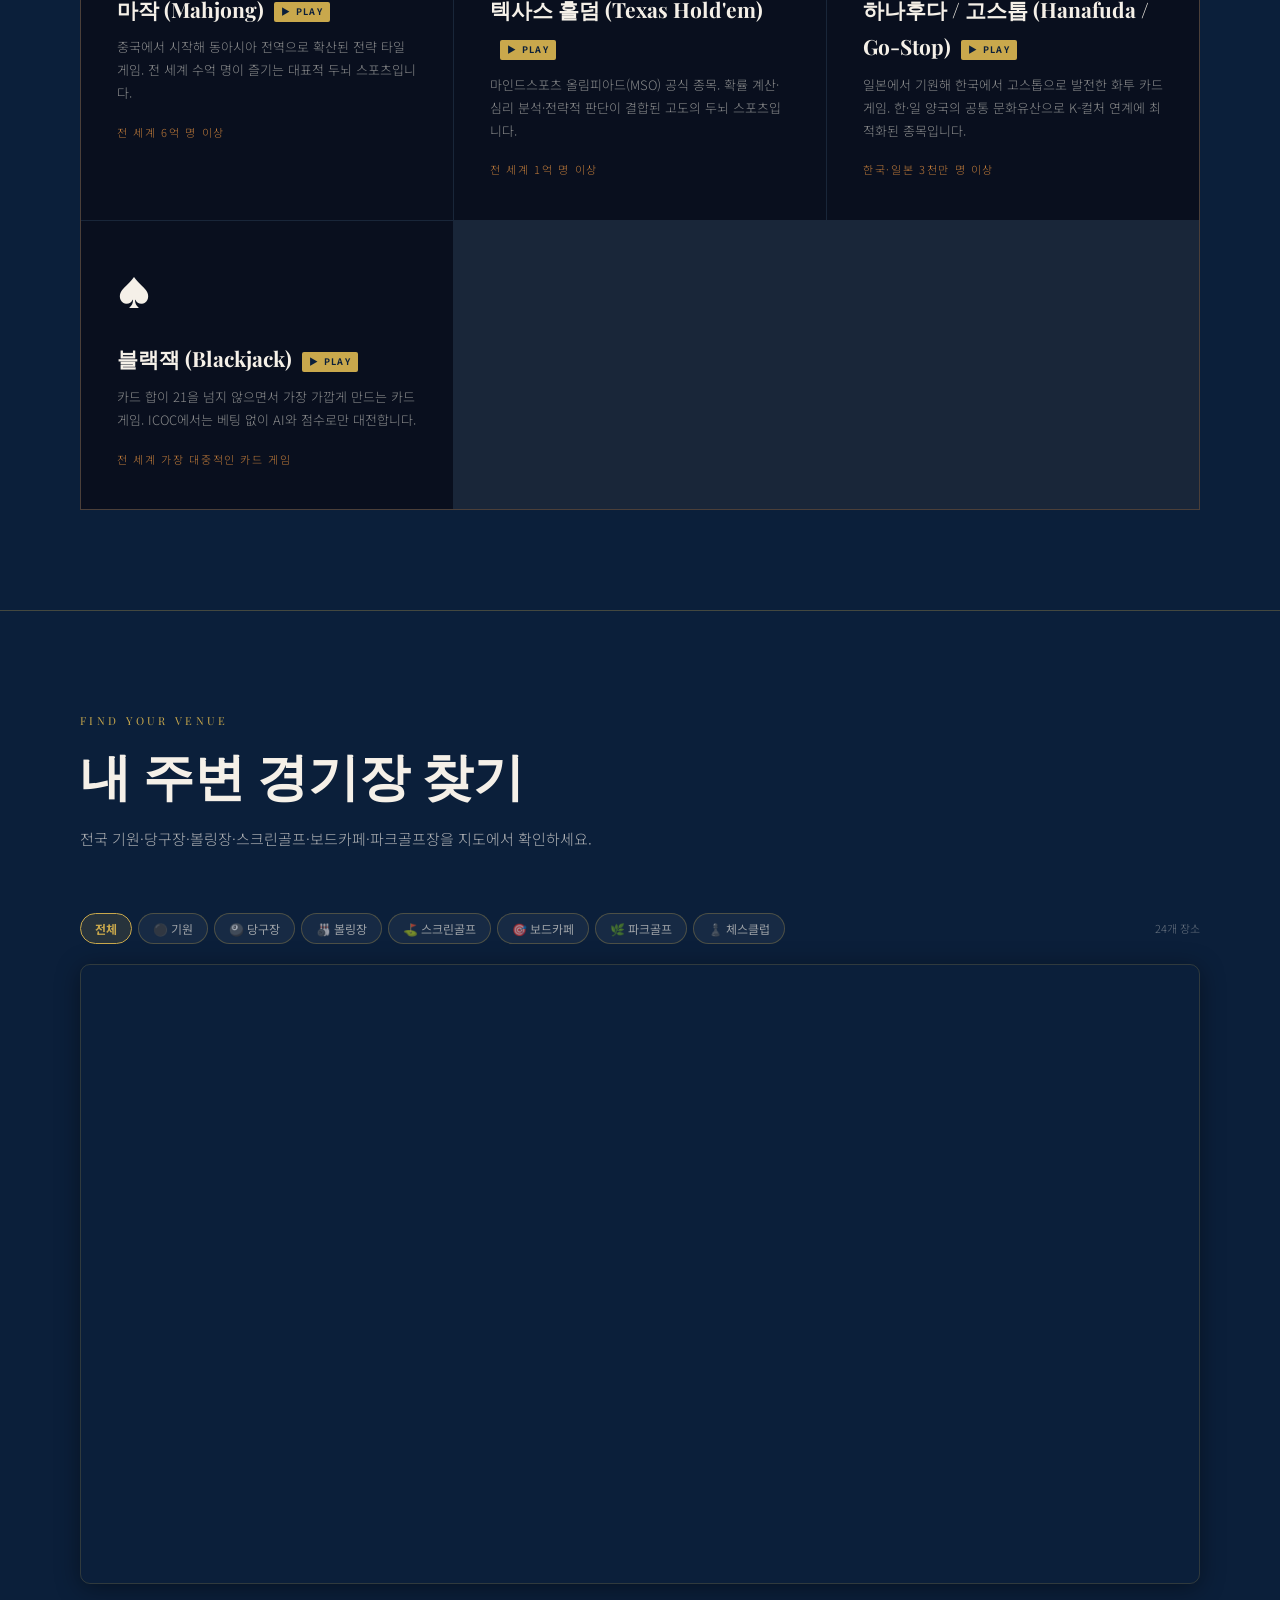
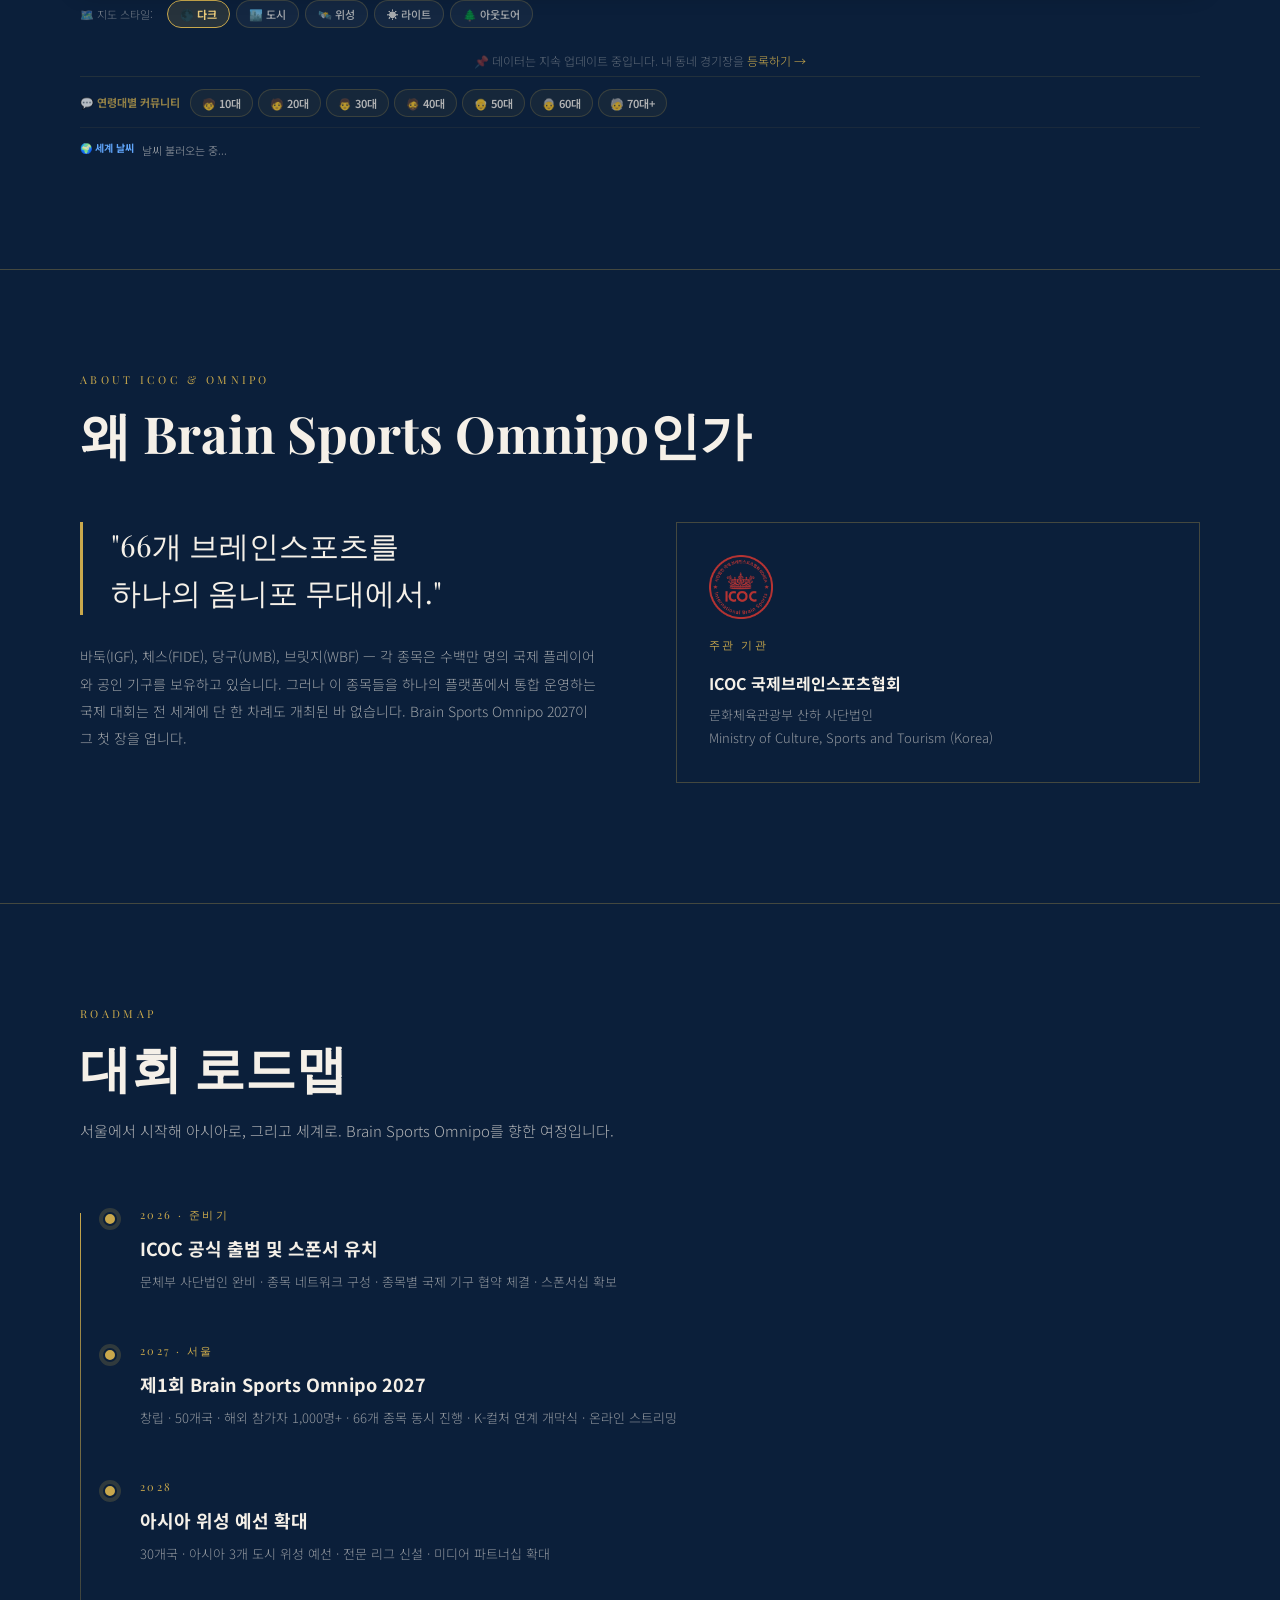
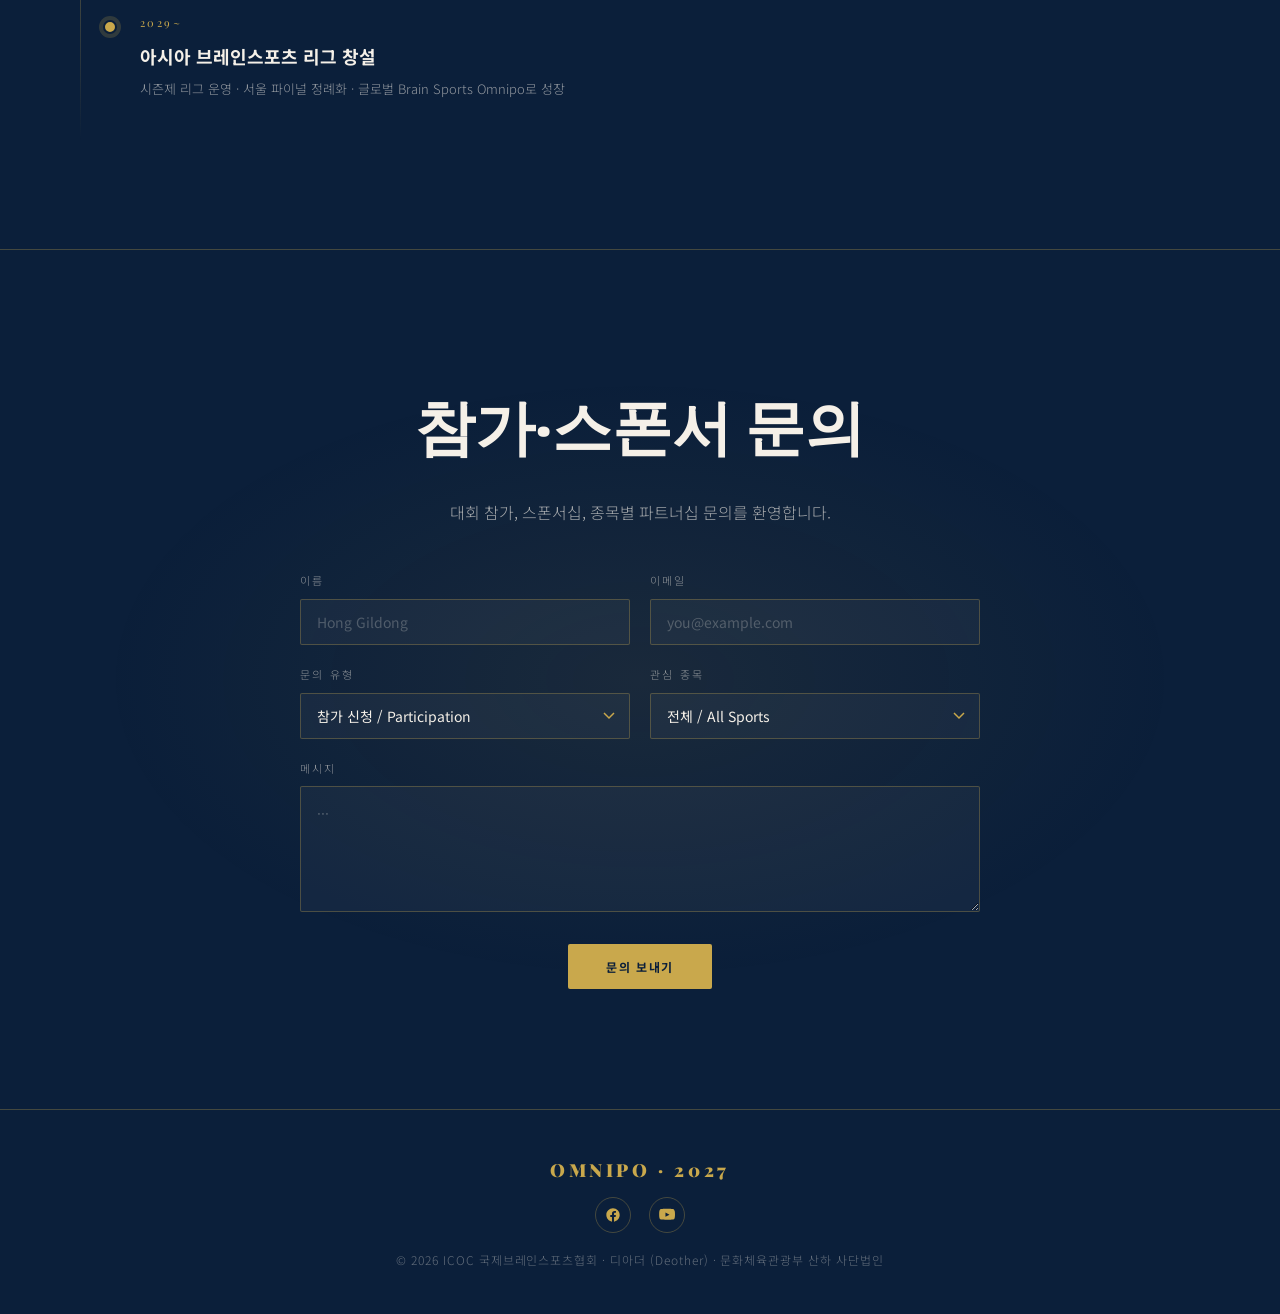
==== commit bf1b6fe9: "fix: revert modal overflow to hidden, keep goban overflow:visible" ====
--- a/index.html
+++ b/index.html
@@ -1744,7 +1744,14 @@
         <span id="game-modal-icon" class="icon"></span>
         <span id="game-modal-title-text"></span>
       </div>
-      <button class="game-close-btn" onclick="ICOC_GAMES.closeGame()">✕</button>
+      <div style="display:flex;align-items:center;gap:8px;">
+        <button id="game-sfx-btn" onclick="ICOC_SFX.toggleMute()" title="사운드 ON/OFF"
+          style="width:32px;height:32px;border-radius:50%;background:rgba(255,255,255,0.07);
+          border:1px solid rgba(201,168,76,0.25);color:#F5F0E8;font-size:15px;
+          cursor:pointer;display:flex;align-items:center;justify-content:center;
+          transition:all .2s;line-height:1;">🔊</button>
+        <button class="game-close-btn" onclick="ICOC_GAMES.closeGame()">✕</button>
+      </div>
     </div>
     <div id="game-modal-body"></div>
   </div>
--- a/css/style.css
+++ b/css/style.css
@@ -152,6 +152,8 @@
   width:min(calc(100% - 0px), calc(96vh - 200px));
   max-width:100%;
   box-shadow:inset 0 0 30px rgba(0,0,0,0.2), 0 4px 24px rgba(0,0,0,0.35);
+  /* 가장자리 돌이 보드 밖으로 약간 넘어가도 보이도록 overflow visible */
+  overflow: visible;
 }
 /* 19×19 전용 래퍼 */
 .go-board-wrap-19 .goban {
@@ -167,7 +169,11 @@
   .goban { width:min(100%, min(76vh, 700px)); max-width:100%; }
   .go-board-wrap-19 .goban { width:min(100%, min(84vh, 820px)); max-width:100%; }
 }
-.goban-inner { position:absolute; inset:5%; }
+.goban-inner {
+  position:absolute;
+  /* 19×19: spacing=100/18=5.56%, 돌크기=spacing*84%/2 ≈ 2.3% → inset을 돌 반지름만큼 확보 */
+  inset: 3%;
+}
 .grid-line { position:absolute; background:rgba(0,0,0,0.4); }
 .grid-line-h { left:0; right:0; height:1px; }
 .grid-line-v { top:0; bottom:0; width:1px; }
@@ -493,11 +499,14 @@
   pointer-events:none;
   animation:stonePop 0.18s ease;
 }
-.stone.black { background:radial-gradient(circle at 32% 30%, #555, #050505 78%); }
-.stone.white { background:radial-gradient(circle at 32% 30%, #fff, #c9c9c9 78%); }
+.stone.black,
+.stone.go-black { background:radial-gradient(circle at 32% 30%, #555, #050505 78%); }
+.stone.white,
+.stone.go-white { background:radial-gradient(circle at 32% 30%, #fff, #c9c9c9 78%); }
+.stone.go-last::after,
 .stone.last-move::after {
   content:''; position:absolute; inset:32%;
-  border-radius:50%; border:1.5px solid #d33;
+  border-radius:50%; border:1.5px solid rgba(255,0,0,0.7);
 }
 @keyframes stonePop { from{ transform:scale(0.3); opacity:0; } to{ transform:scale(1); opacity:1; } }
 
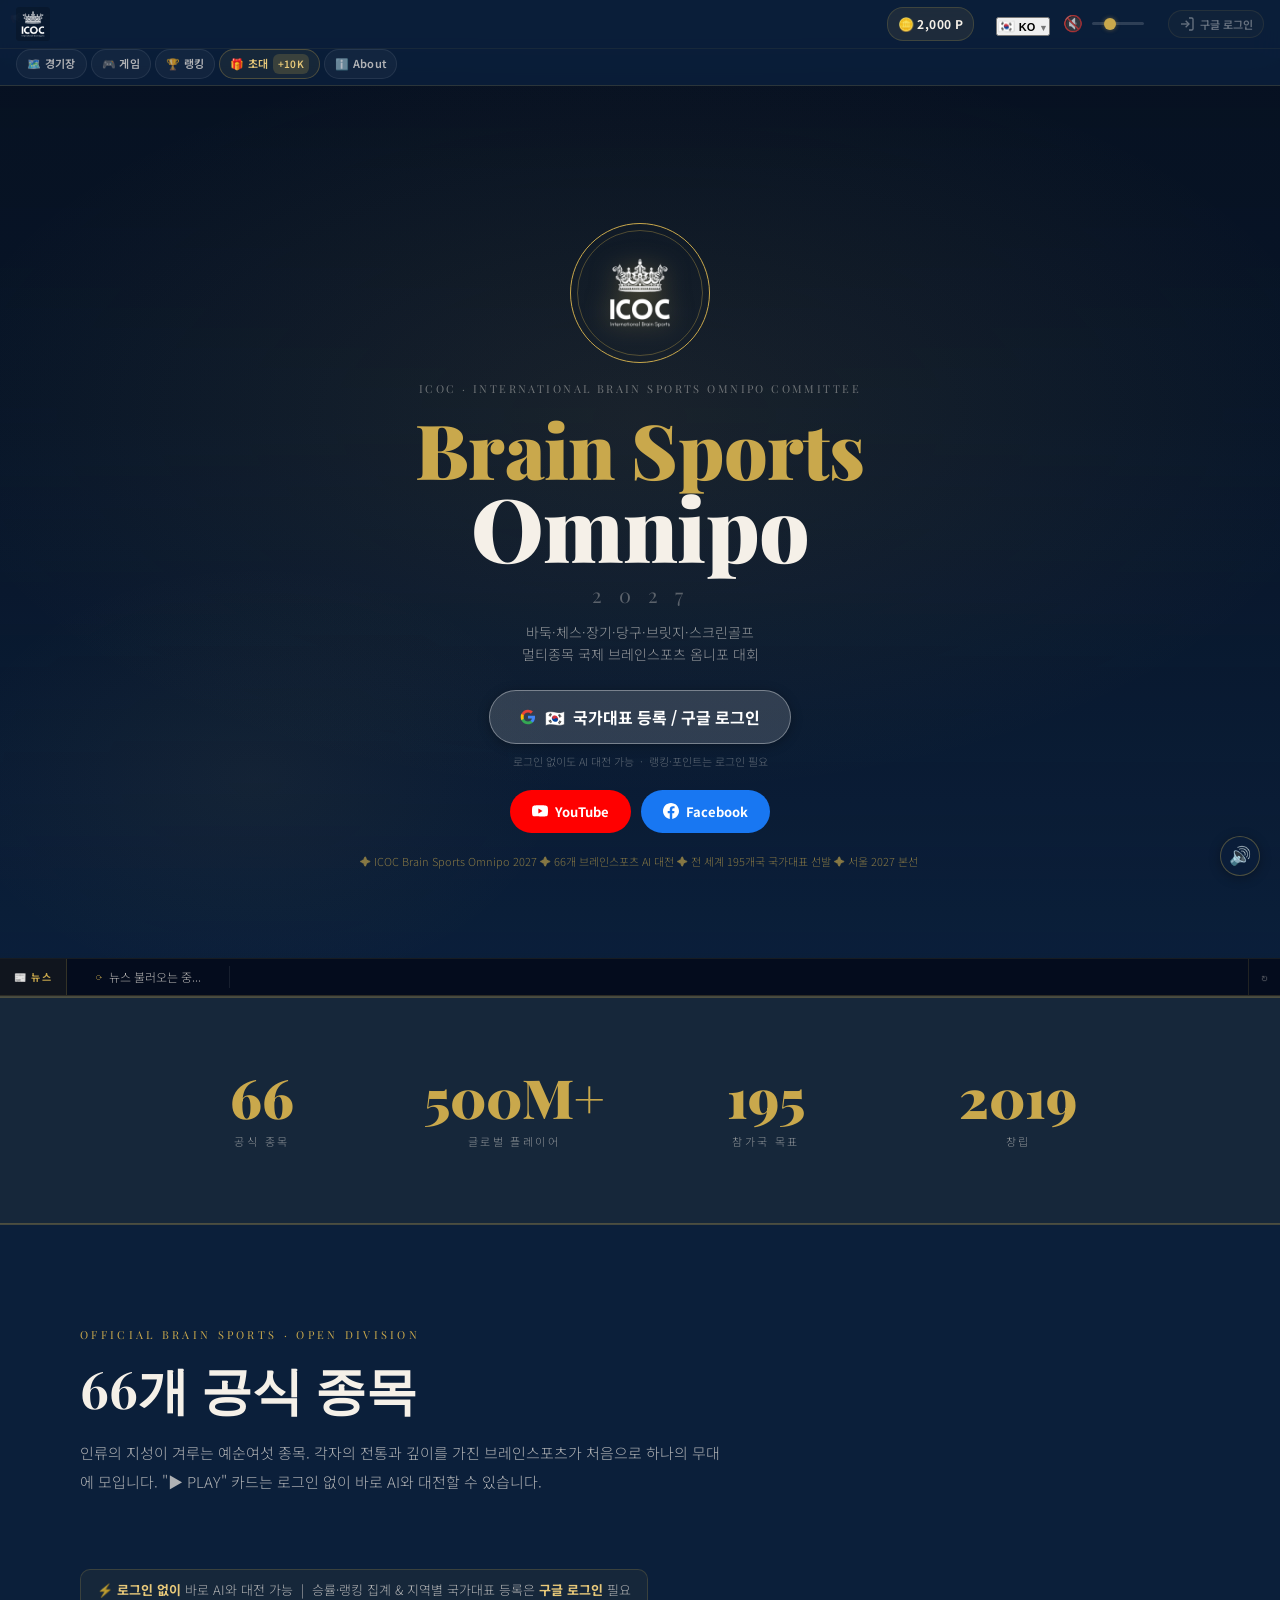
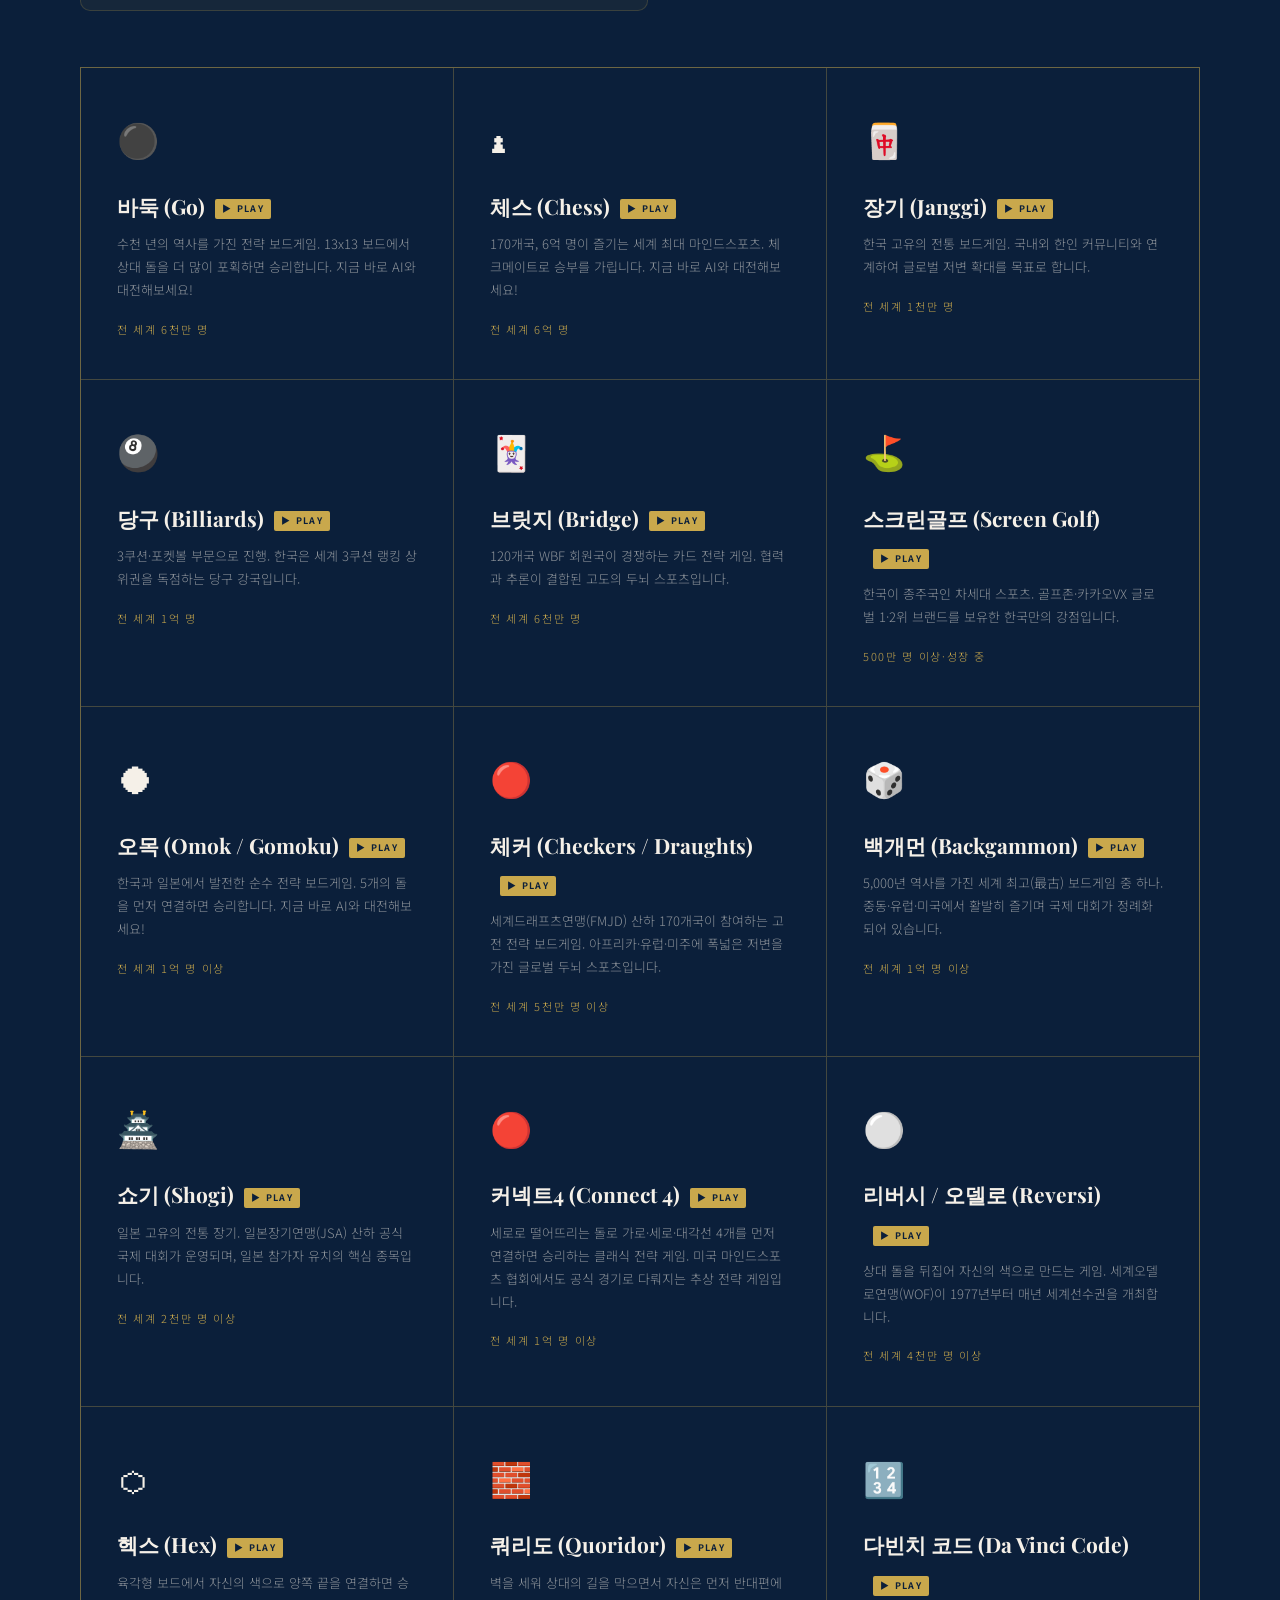
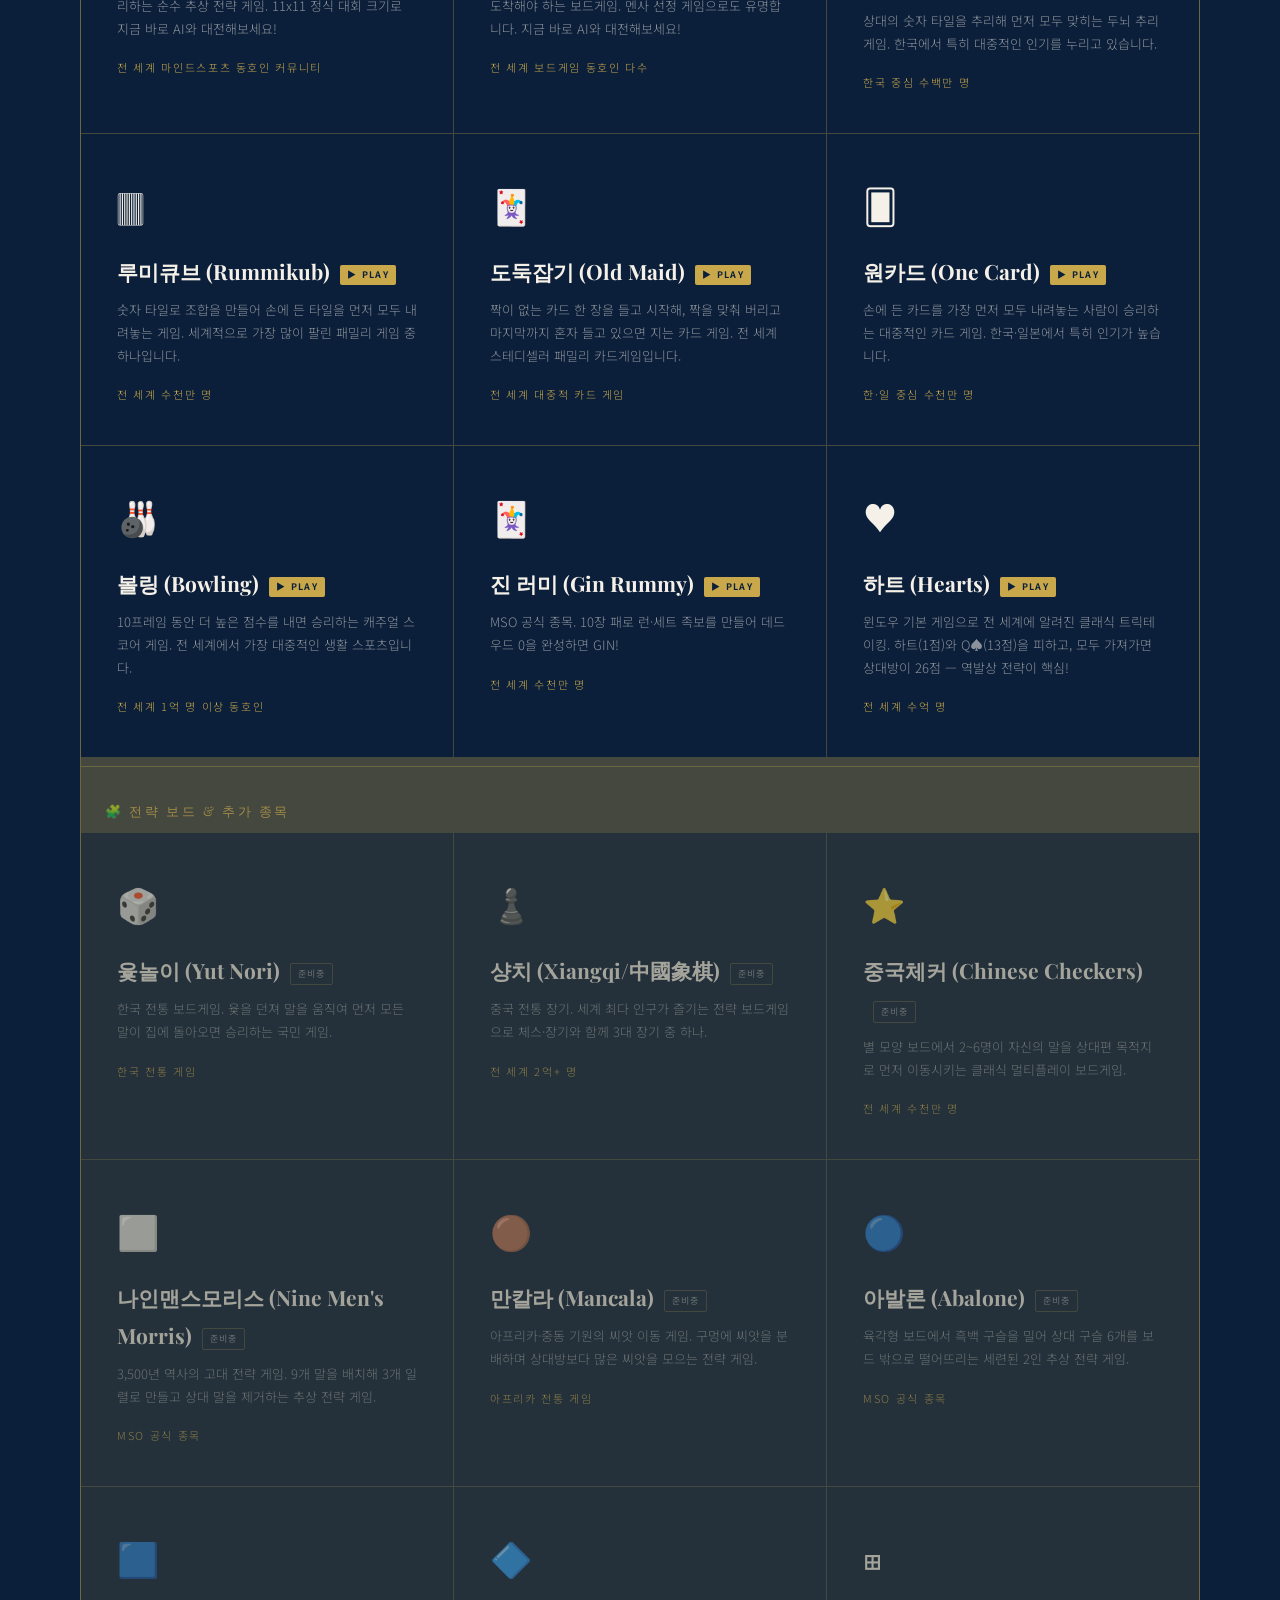
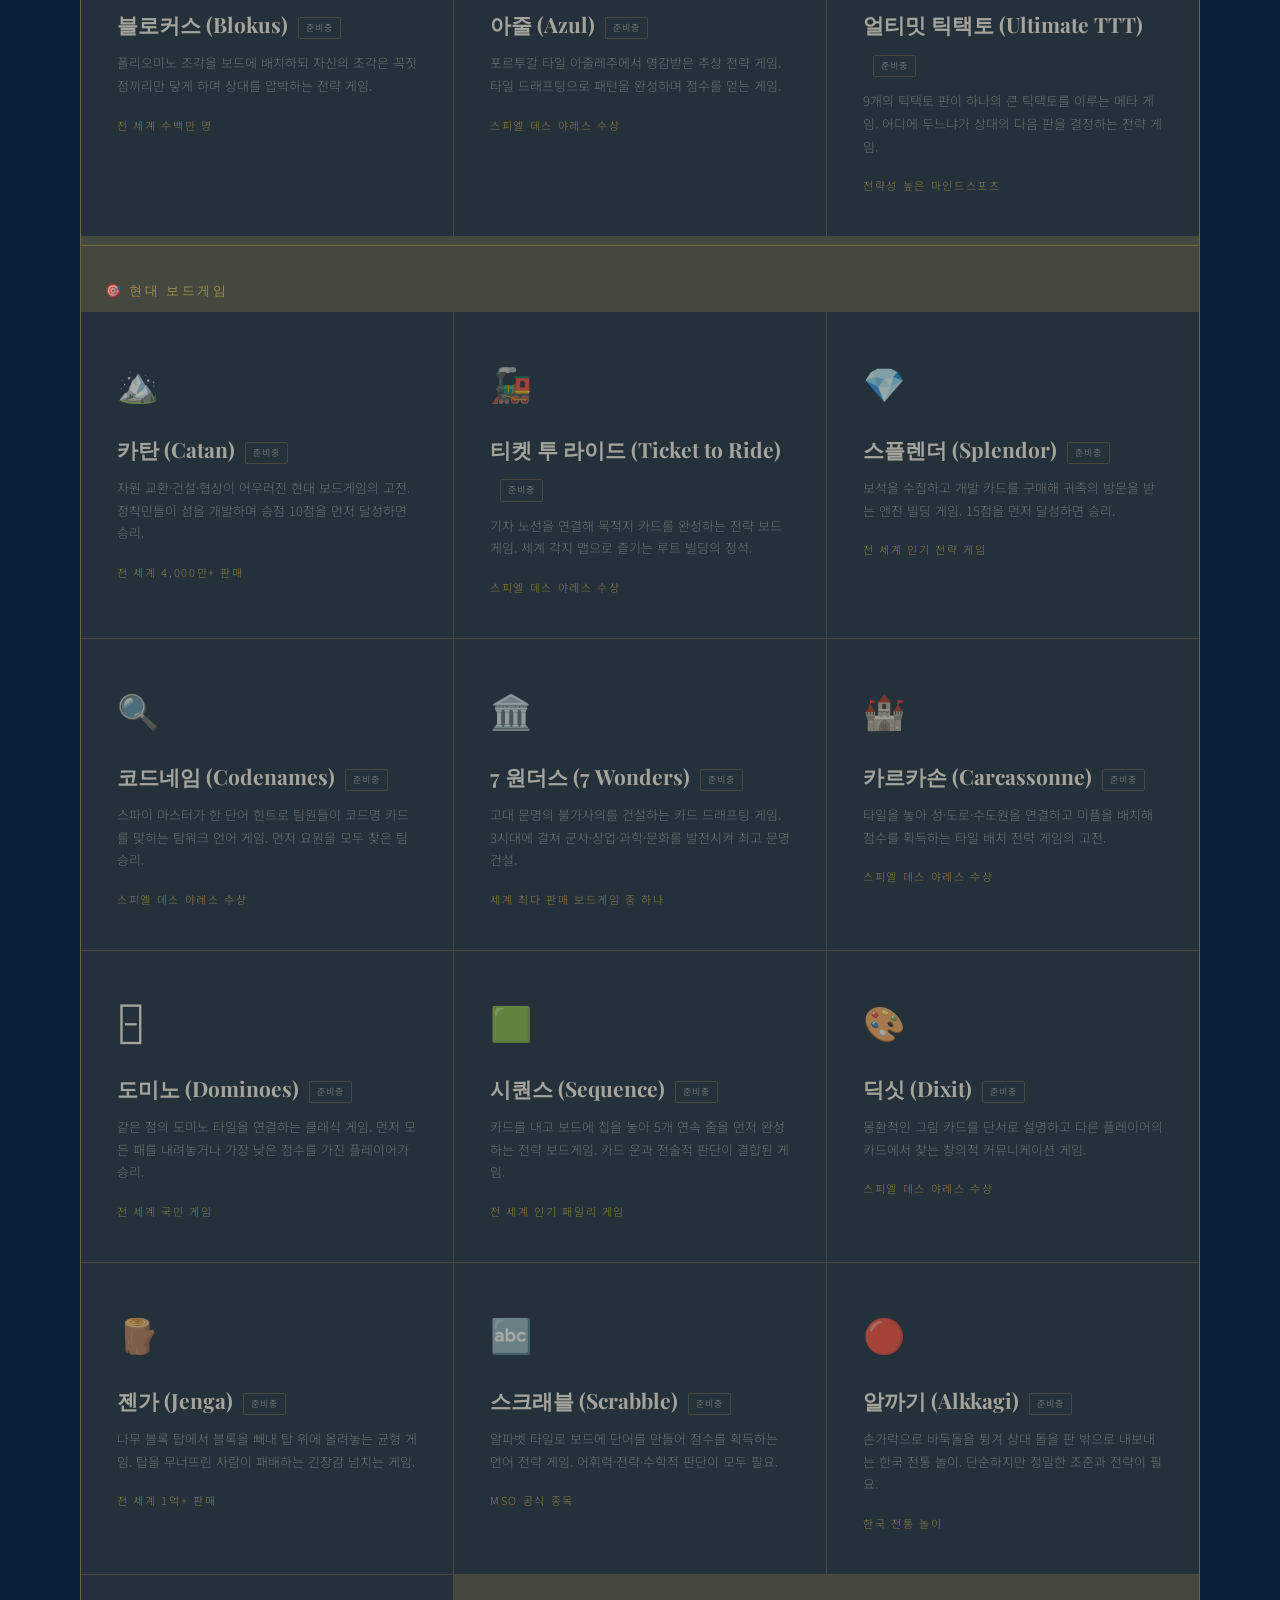
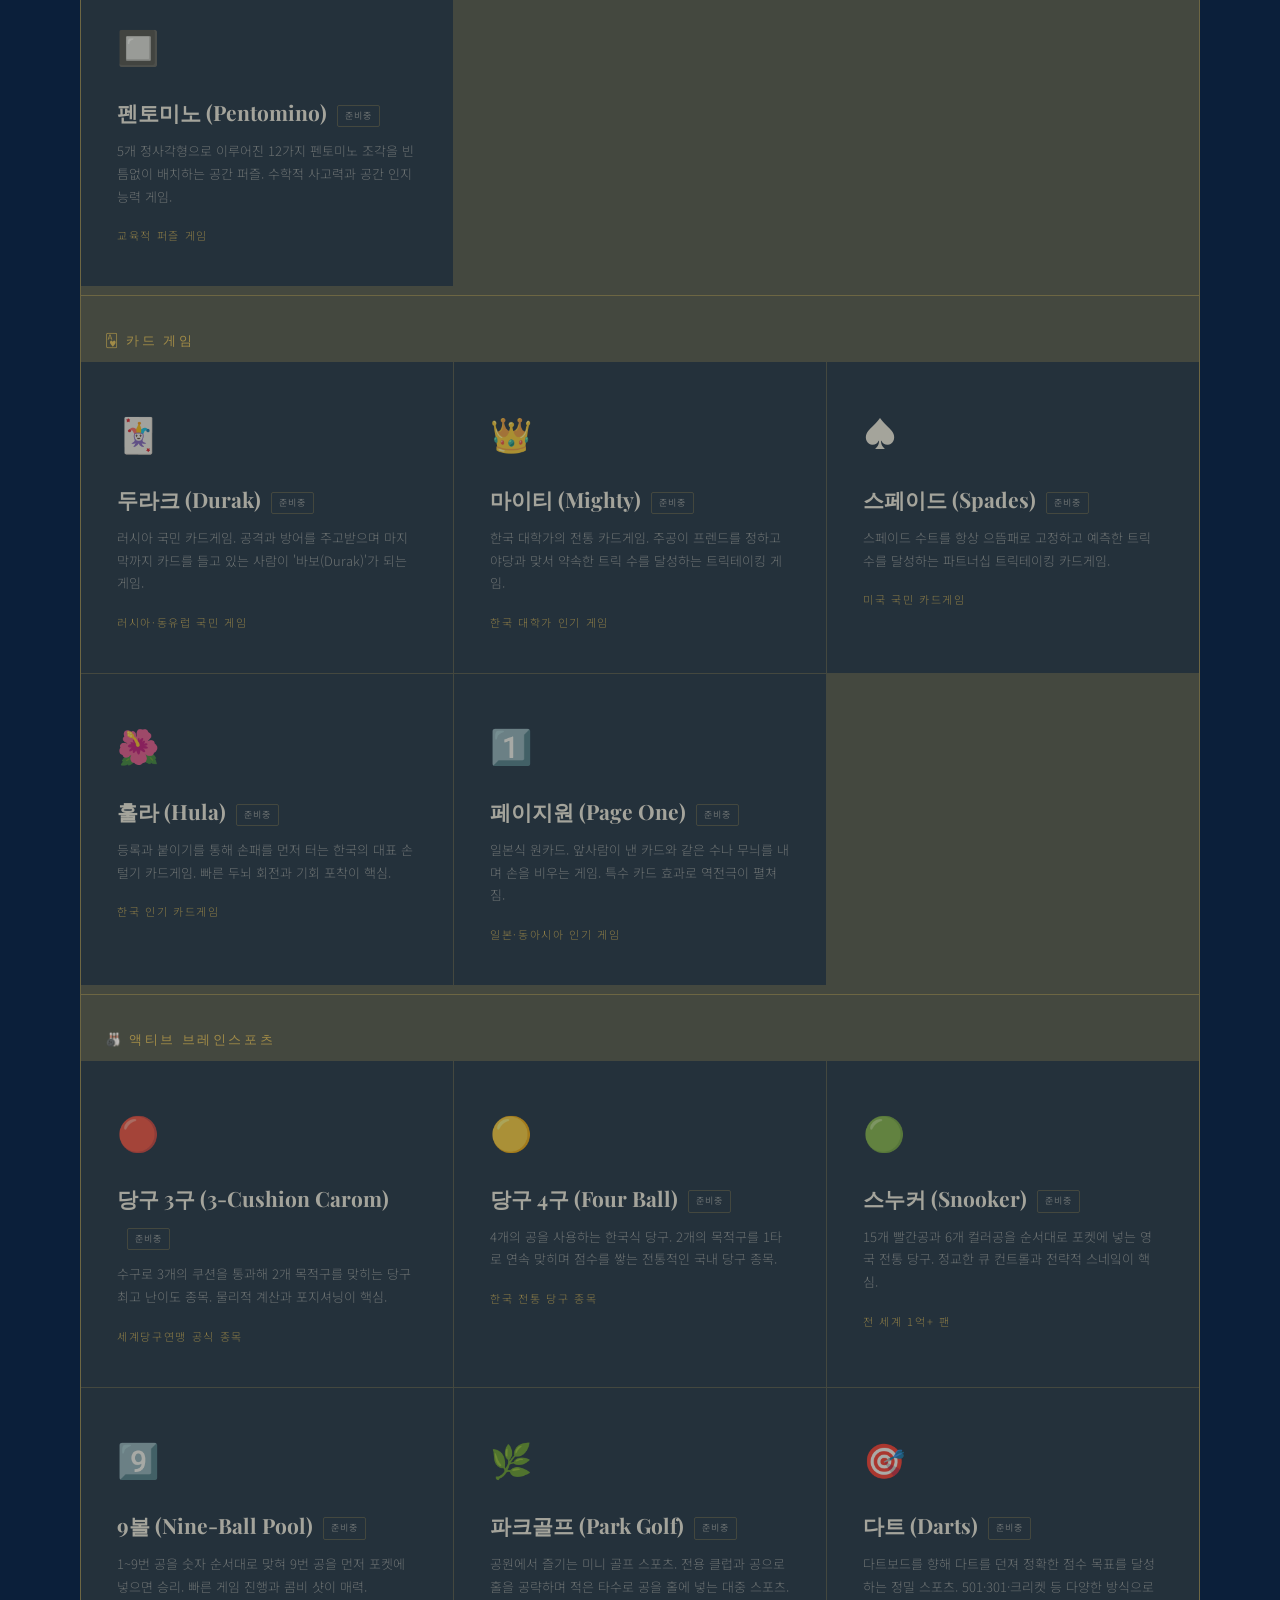
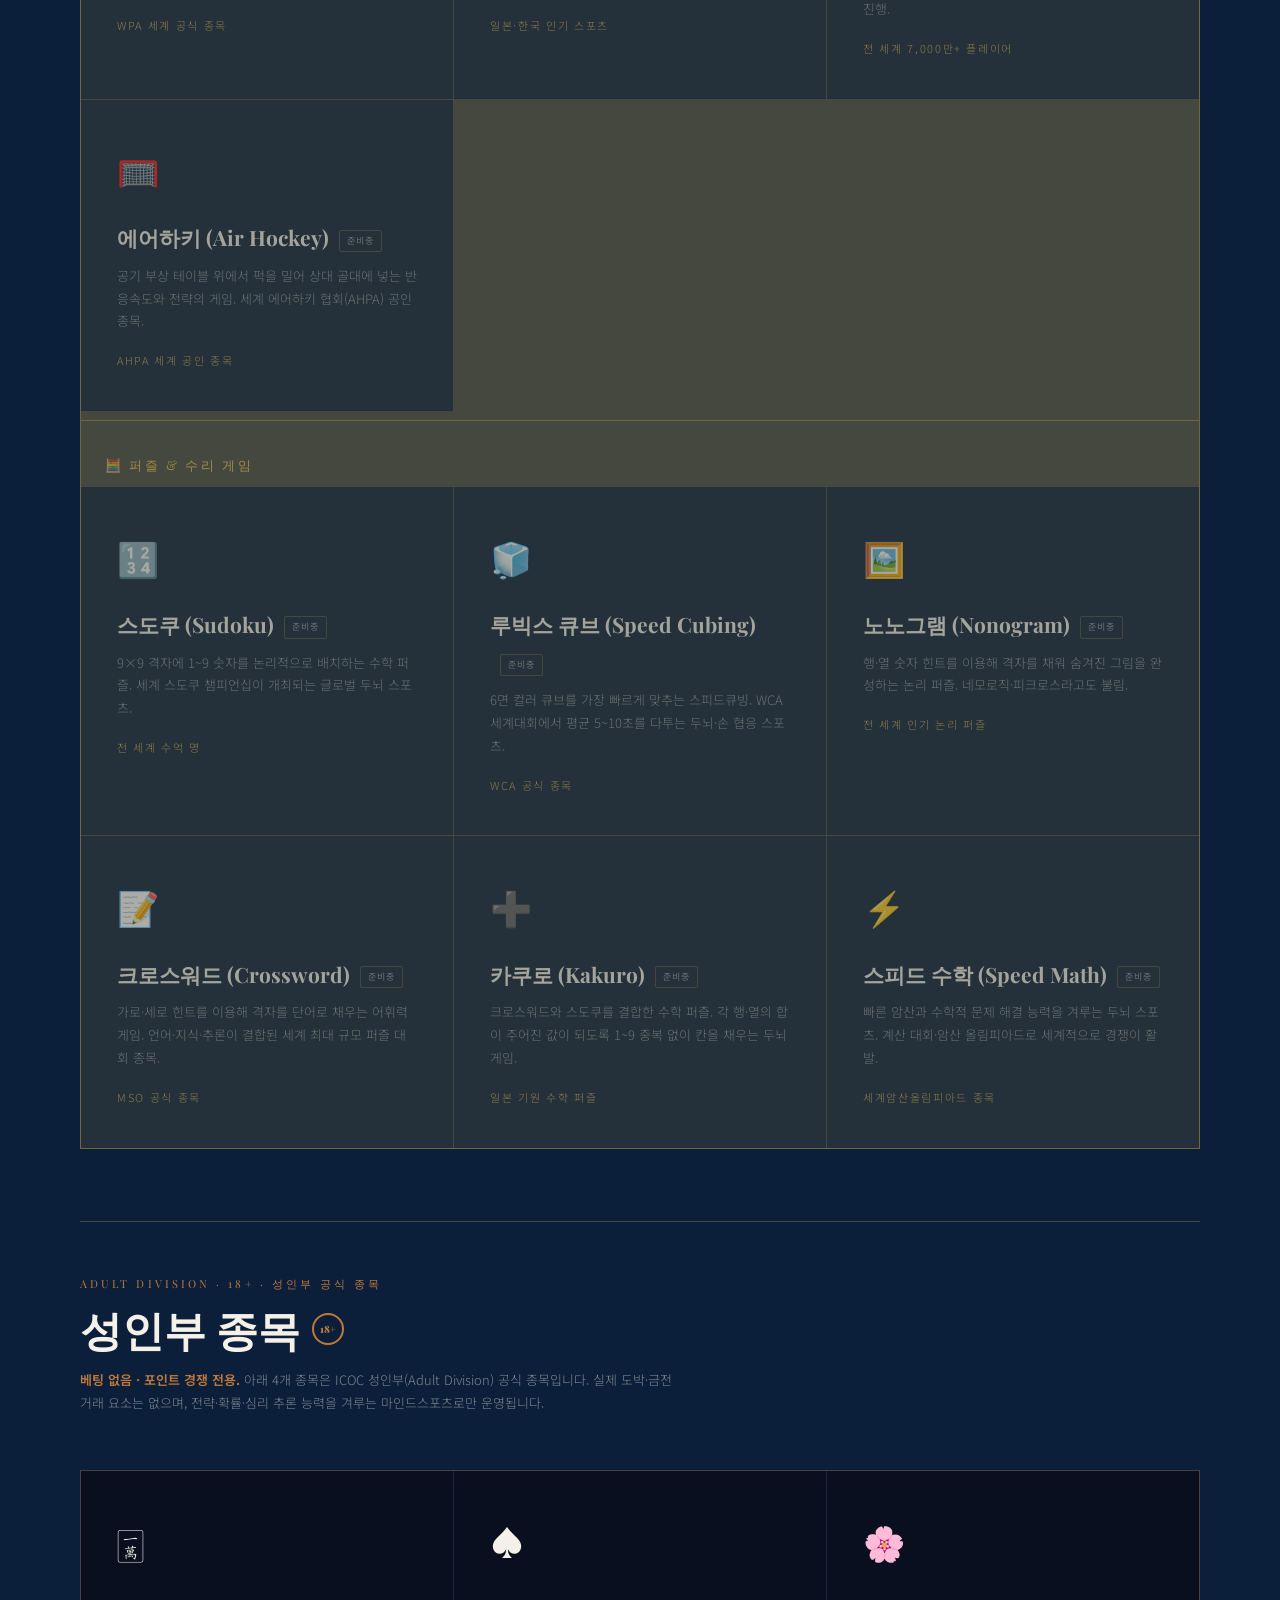
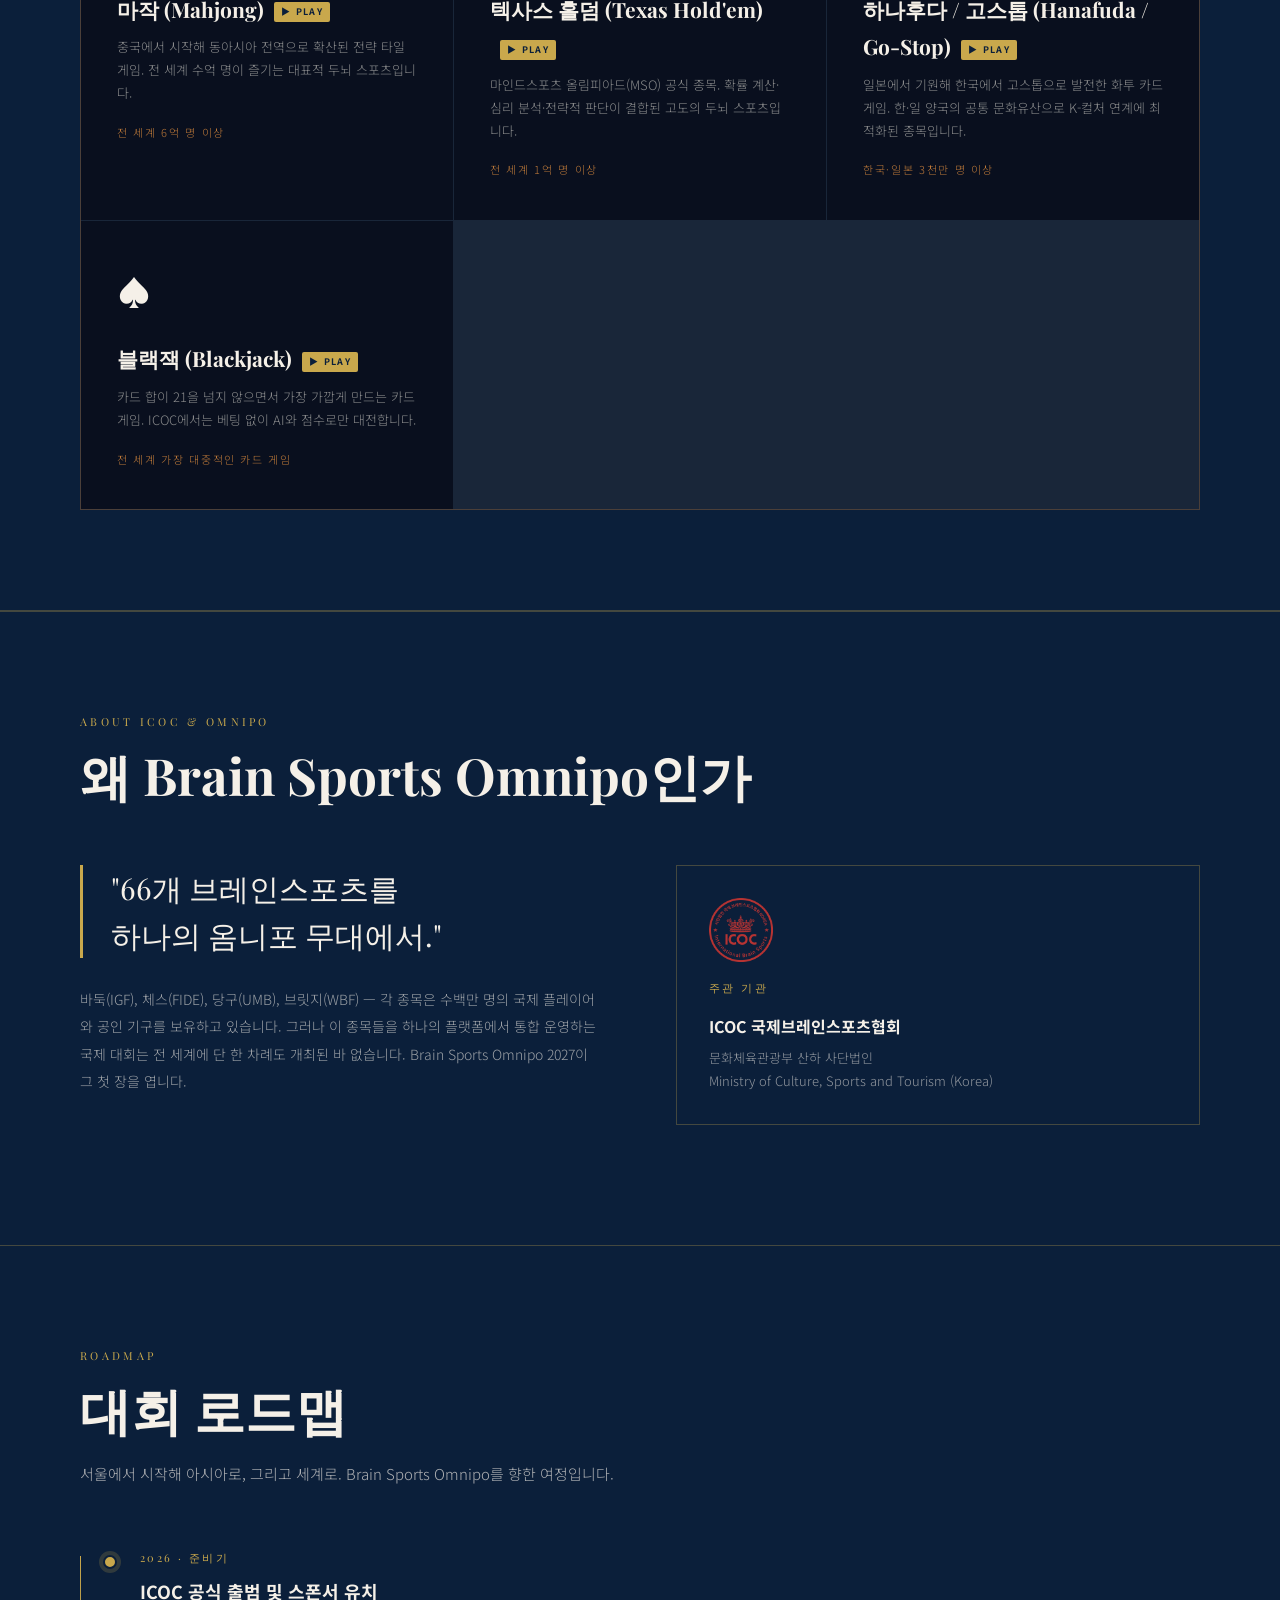
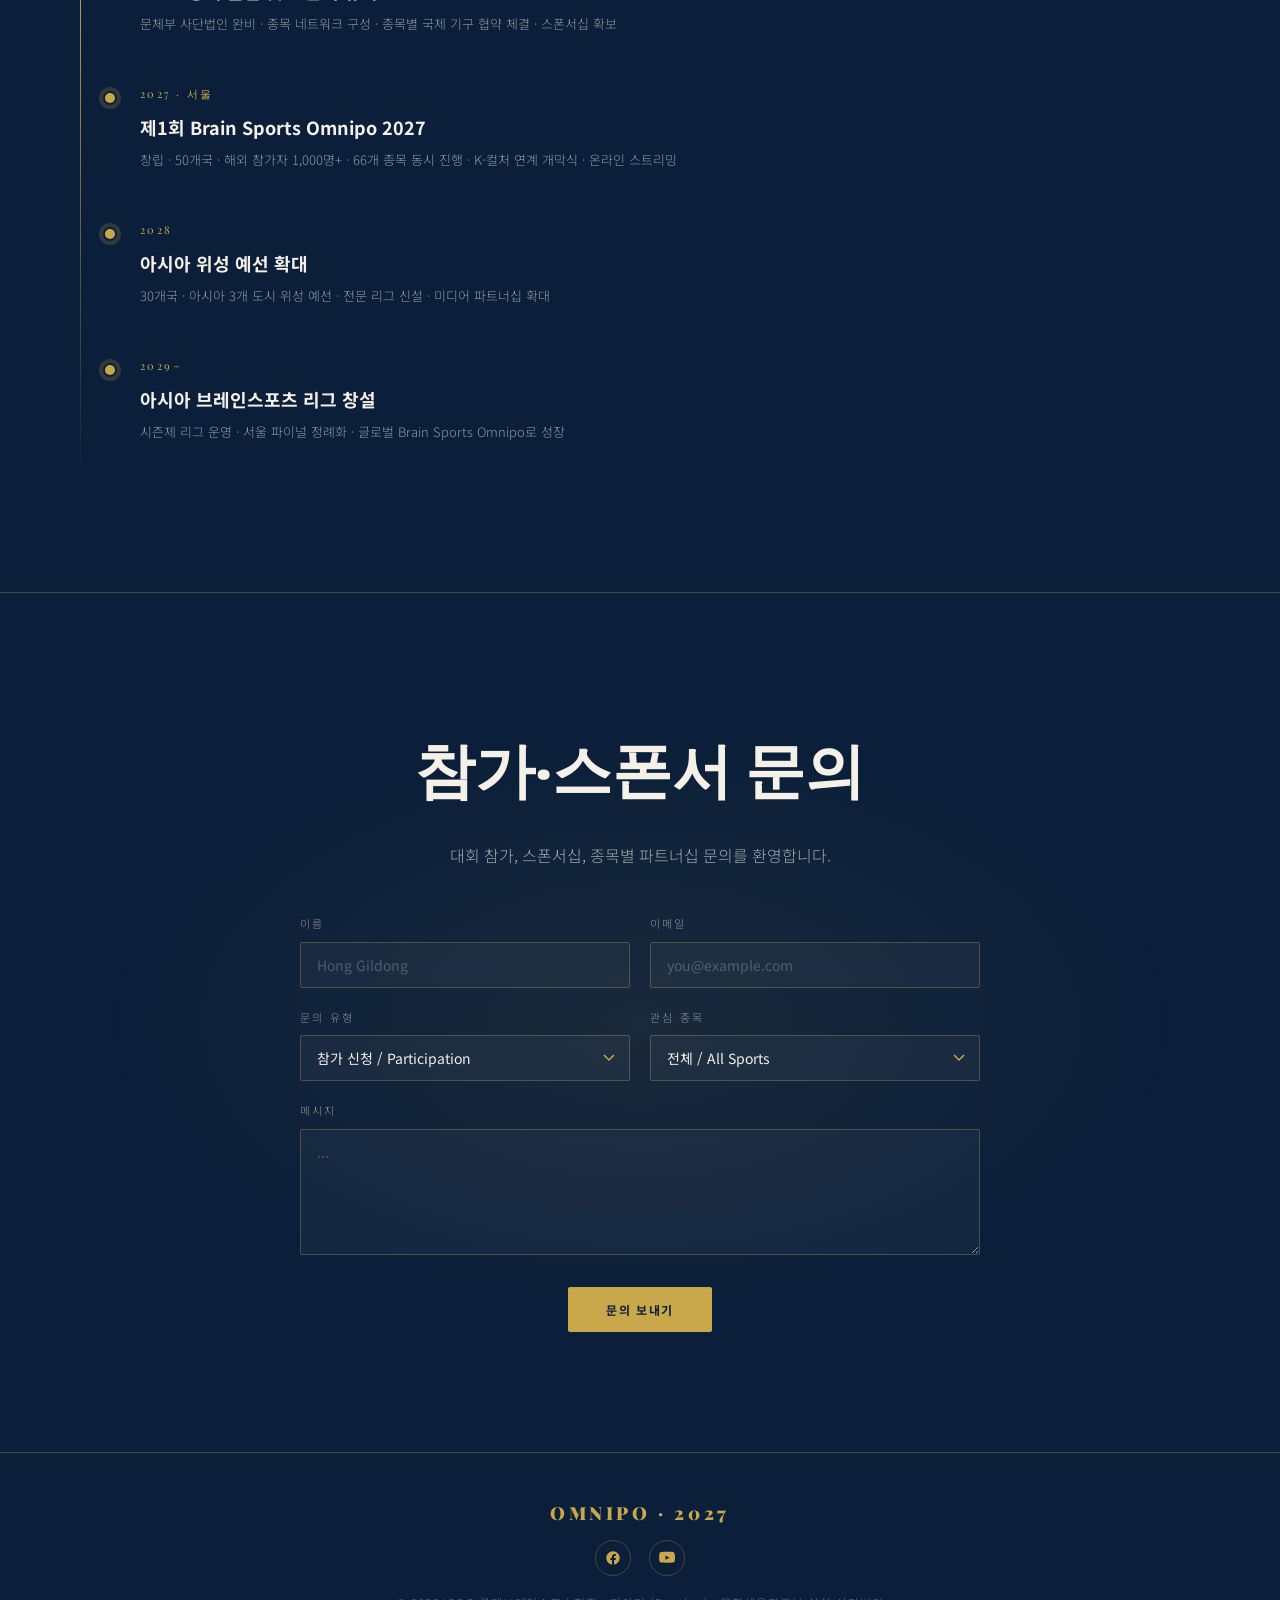
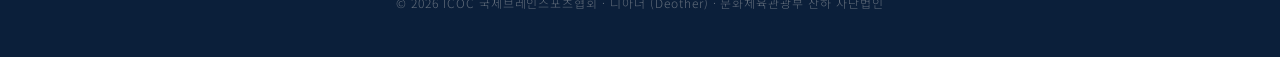
==== commit 52e9f6db: "Audit fixes: zh/ja translations to 66, remove dup keyframes, hero_year cleanup" ====
--- a/index.html
+++ b/index.html
@@ -859,10 +859,6 @@
 .hero-fb  { background:#1877F2; color:#fff; }
 .hero-social-btn:hover { transform:translateY(-2px); opacity:.9; }
 
-@keyframes fadeUp {
-  from { opacity:0; transform:translateY(20px); }
-  to   { opacity:1; transform:translateY(0); }
-}
 /* Supabase 자동 위젯 숨기기 */
 [data-supabase-ui], #supabase-auth-modal, .__sb-auth { display:none !important; }
 
@@ -980,7 +976,7 @@
     <span class="hero-t2" data-i18n="hero_t2">Omnipo</span>
   </h1>
 
-  <div class="hero-year" data-i18n="hero_year">2 0 2 7</div>
+  <div class="hero-year">2 0 2 7</div>
 
   <p class="hero-sub" data-i18n="hero_sub">66개 종목 · 멀티종목 국제 브레인스포츠 옴니포 대회</p>
 
@@ -1836,7 +1832,7 @@
     c22n:"Blackjack", c22d:"Get as close to 21 as possible without going over. Played against AI for points only — no betting at ICOC.", c22p:"The world's most popular card game",
     c23n:"Bowling", crn:"Gin Rummy", crd:"Official MSO event. Form runs & sets with 10 cards to reduce deadwood to zero — call GIN!", crp:"Tens of millions worldwide", c23d:"A casual scoring game across 10 frames — whoever scores higher wins. One of the world's most popular recreational sports.", c23p:"100M+ enthusiasts worldwide",
     ab_title:"Why Brain Sports Omnipo?",
-    ab_quote:'"World First.<br>24 Brain Sports.<br>One Stage."',
+    ab_quote:'"World First.<br>66 Brain Sports.<br>One Stage."',
     ab_body:"Go (IGF), Chess (FIDE), Billiards (UMB), Bridge (WBF) — each discipline has millions of international players and a governing body. Yet no event in history has unified them on a single platform. Brain Sports Omnipo 2027 changes that.",
     org_l:"Organizer", org_d:"Incorporated Association under<br>Ministry of Culture, Sports and Tourism (Korea)",
     rm_title:"Tournament Roadmap", rm_body:"Starting in Seoul, expanding across Asia, growing into the global Brain Sports Omnipo.",
@@ -1855,8 +1851,8 @@
     hero_sub:"围棋·国际象棋·将棋·台球·桥牌·模拟高尔夫等<br>多项目国际脑力运动锦标赛",
     cta_reg:"联系我们", cta_play:"立即游玩",
     s1:"正式项目", s2:"全球选手", s3:"目标参赛国", s4:"首尔 2027",
-    sp_title:"二十三大官方项目",
-    sp_body:'二十三个项目，一个舞台。标有"▶ PLAY"的卡片可立即与AI对战，无需登录。',
+    sp_title:"66大官方项目",
+    sp_body:'六十六个项目，一个舞台。标有"▶ PLAY"的卡片可立即与AI对战，无需登录。',
     c1n:"围棋", c1d:"拥有数千年历史的战略棋盘游戏。在13x13棋盘上俘获更多对方棋子即可获胜，现在就可以挑战AI！", c1p:"全球6000万玩家",
     c2n:"国际象棋", c2d:"覆盖170个国家、拥有6亿玩家的世界最大脑力运动。将死对方即获胜，现在就可以挑战AI！", c2p:"全球6亿玩家",
     c3n:"韩国将棋", c3d:"韩国传统棋盘游戏，致力于扩大全球影响力。", c3p:"全球1000万玩家",
@@ -1881,7 +1877,7 @@
     c22n:"21点 (Blackjack)", c22d:"牌面总和尽量接近21点又不超过的纸牌游戏。ICOC仅与AI比分，不涉及投注。", c22p:"全球最受欢迎的纸牌游戏",
     c23n:"保龄球 (Bowling)", c23d:"十局中得分更高者获胜的休闲计分游戏，是全球最普及的休闲运动之一。", c23p:"全球1亿以上爱好者",
     ab_title:"为什么是Brain Sports全能波？",
-    ab_quote:'"世界首创。<br>24大脑力运动。<br>同台竞技。"',
+    ab_quote:'"世界首创。<br>66大脑力运动。<br>同台竞技。"',
     ab_body:"围棋(IGF)、国际象棋(FIDE)、台球(UMB)、桥牌(WBF)——将这些项目整合于同一平台的国际赛事，迄今为止在全球尚属空白。Brain Sports全能波2027将填补这一历史空白。",
     org_l:"主办机构", org_d:"韩国文化体育观光部认可社团法人",
     rm_title:"赛事路线图", rm_body:"从首尔出发，走向亚洲，迈向世界。",
@@ -1900,8 +1896,8 @@
     hero_sub:"囲碁·チェス·チャンギ·ビリヤード·ブリッジ·スクリーンゴルフ他<br>世界初・複数種目国際ブレインスポーツ選手権",
     cta_reg:"お問い合わせ", cta_play:"今すぐプレイ",
     s1:"公式種目", s2:"グローバル競技人口", s3:"参加国目標", s4:"ソウル 2027",
-    sp_title:"24の公式種目",
-    sp_body:'24種目、1つのステージ。「▶ PLAY」表示のカードはログイン不要でAIと即対戦できます。',
+    sp_title:"66の公式種目",
+    sp_body:'66種目、1つのステージ。「▶ PLAY」表示のカードはログイン不要でAIと即対戦できます。',
     c1n:"囲碁", c1d:"数千年の歴史を持つ戦略ボードゲーム。13x13の盤面で相手の石をより多く取れば勝利。今すぐAIと対戦！", c1p:"世界6000万人",
     c2n:"チェス", c2d:"170カ国・6億人が楽しむ世界最大のマインドスポーツ。チェックメイトで勝負が決まります。今すぐAIと対戦！", c2p:"世界6億人",
     c3n:"チャンギ", c3d:"韓国固有の伝統ボードゲーム。グローバルな普及を目指します。", c3p:"世界1000万人",
@@ -1926,7 +1922,7 @@
     c22n:"ブラックジャック (Blackjack)", c22d:"カードの合計が21を超えない範囲で最も近づけるカードゲーム。ICOCでは賭けなしでAIとスコアのみ対戦。", c22p:"世界で最も人気なカードゲーム",
     c23n:"ボウリング (Bowling)", c23d:"10フレームでより高い得点を出した方が勝つカジュアルなスコアゲーム。世界で最も大衆的なレジャースポーツ。", c23p:"世界1億人以上の愛好家",
     ab_title:"なぜBrain Sports Omnipoなのか",
-    ab_quote:'"世界初。<br>24のブレインスポーツを<br>ひとつの舞台で。"',
+    ab_quote:'"世界初。<br>66のブレインスポーツを<br>ひとつの舞台で。"',
     ab_body:"囲碁(IGF)、チェス(FIDE)、ビリヤード(UMB)、ブリッジ(WBF) — これら種目を一つのプラットフォームで統合運営する国際大会は、世界に前例がありません。Brain Sports Omnipo 2027がその歴史を刻みます。",
     org_l:"主催機関", org_d:"文化体育観光部認可社団法人<br>Ministry of Culture, Sports and Tourism (Korea)",
     rm_title:"大会ロードマップ", rm_body:"ソウルから始まり、アジアへ、そして世界へ。",
--- a/css/style.css
+++ b/css/style.css
@@ -148,12 +148,14 @@
   border:3px solid #8a6a3b;
   border-radius:4px;
   aspect-ratio:1/1;
-  /* 모달 내부에 꽉 맞게: 부모 너비 100% 기준 */
   width:min(calc(100% - 0px), calc(96vh - 200px));
   max-width:100%;
   box-shadow:inset 0 0 30px rgba(0,0,0,0.2), 0 4px 24px rgba(0,0,0,0.35);
-  /* 가장자리 돌이 보드 밖으로 약간 넘어가도 보이도록 overflow visible */
-  overflow: visible;
+  overflow: hidden;
+  box-sizing: border-box;
+  /* 가장자리 돌이 보드 테두리에 정확히 맞도록 padding 확보
+     19×19: cell spacing ≈ 5.56%, 돌 반지름 ≈ 2.3% */
+  padding: 2.8%;
 }
 /* 19×19 전용 래퍼 */
 .go-board-wrap-19 .goban {
@@ -171,8 +173,7 @@
 }
 .goban-inner {
   position:absolute;
-  /* 19×19: spacing=100/18=5.56%, 돌크기=spacing*84%/2 ≈ 2.3% → inset을 돌 반지름만큼 확보 */
-  inset: 3%;
+  inset: 0; /* padding이 여백 역할 → inner는 padding 영역 안에서 꽉 채움 */
 }
 .grid-line { position:absolute; background:rgba(0,0,0,0.4); }
 .grid-line-h { left:0; right:0; height:1px; }
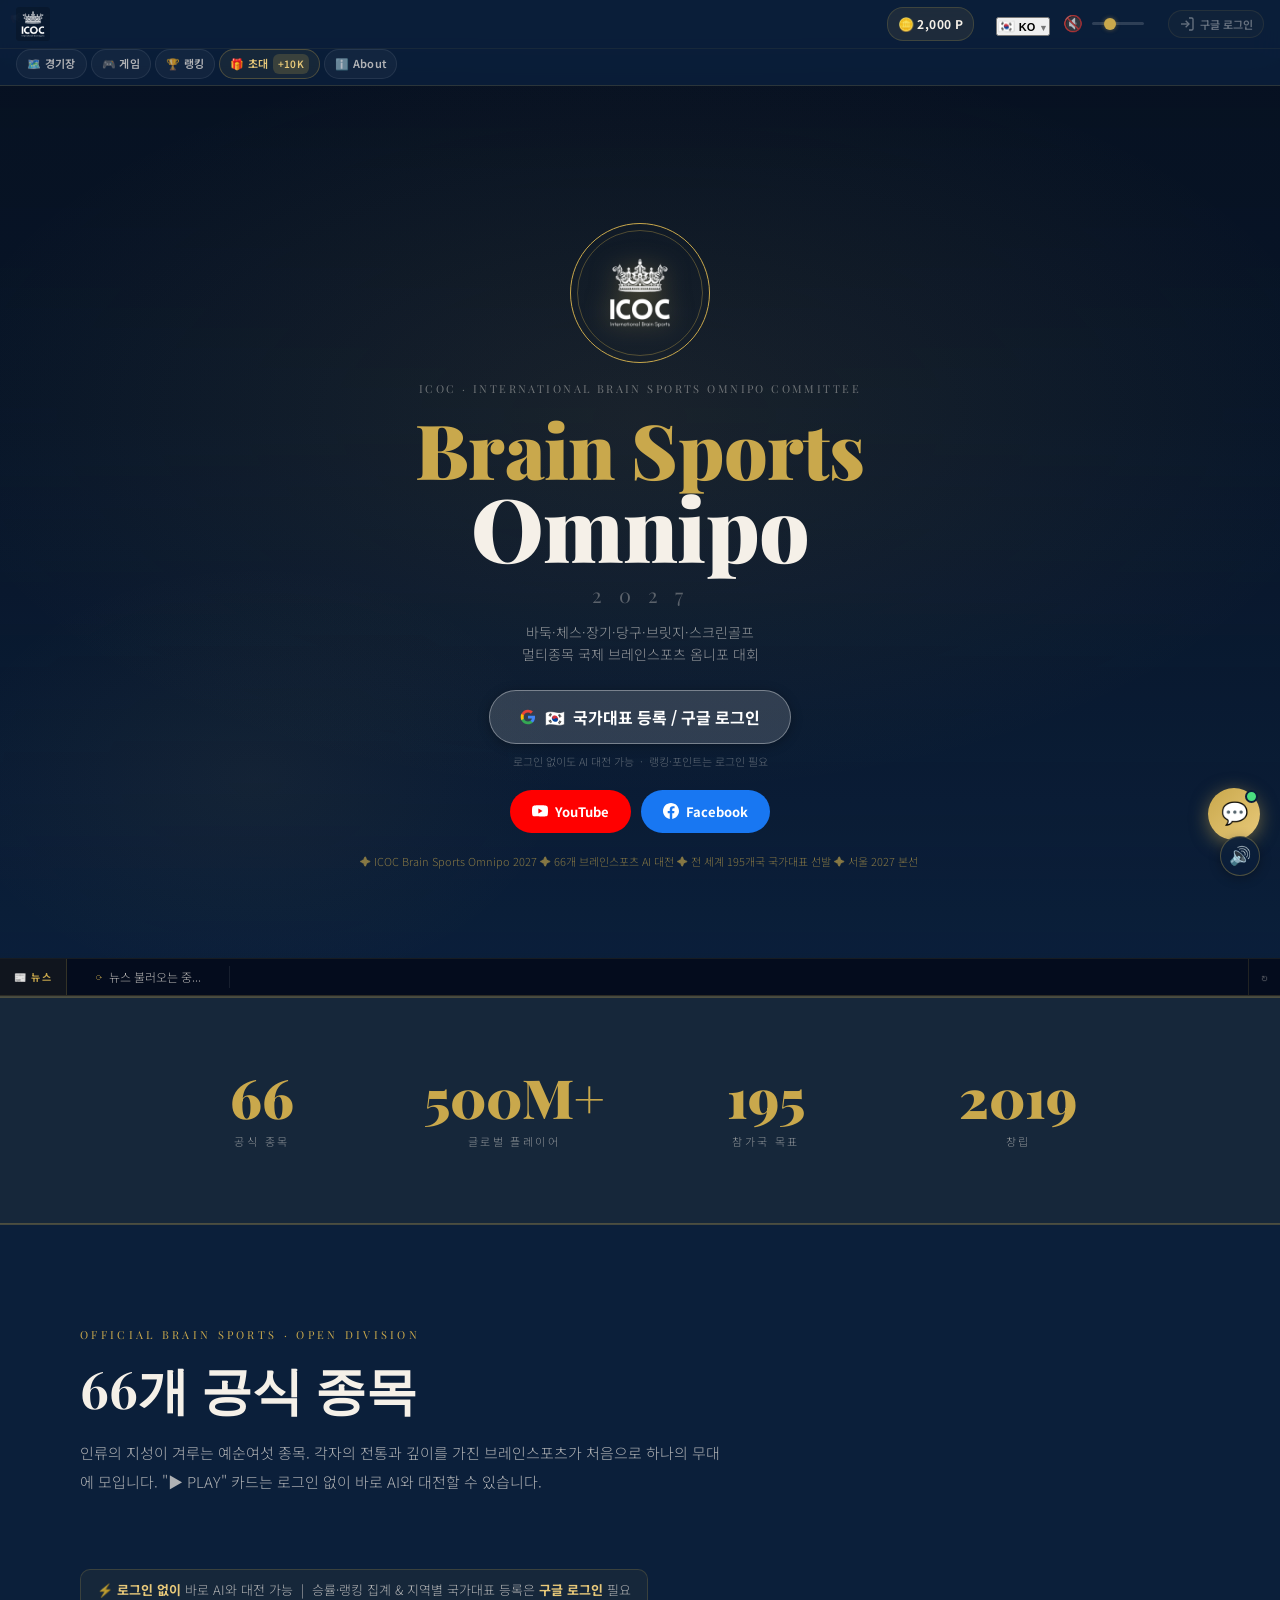
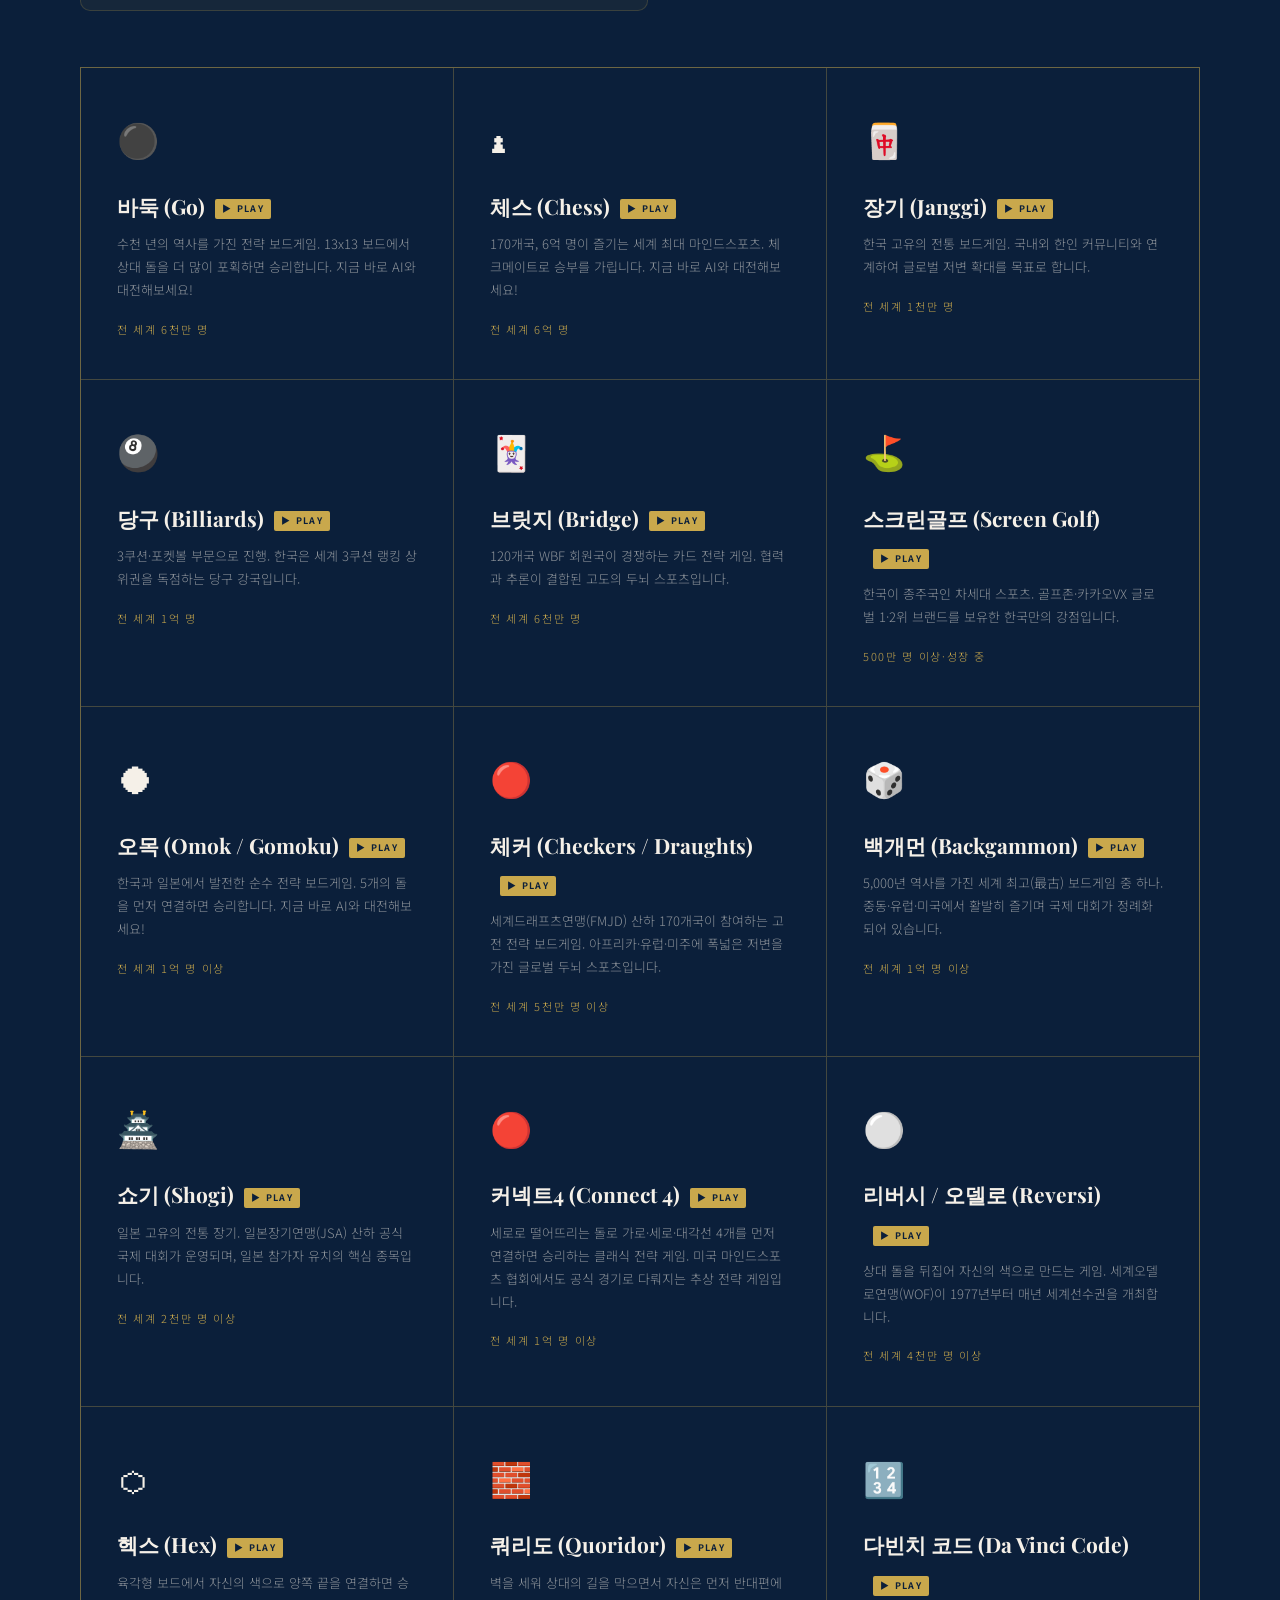
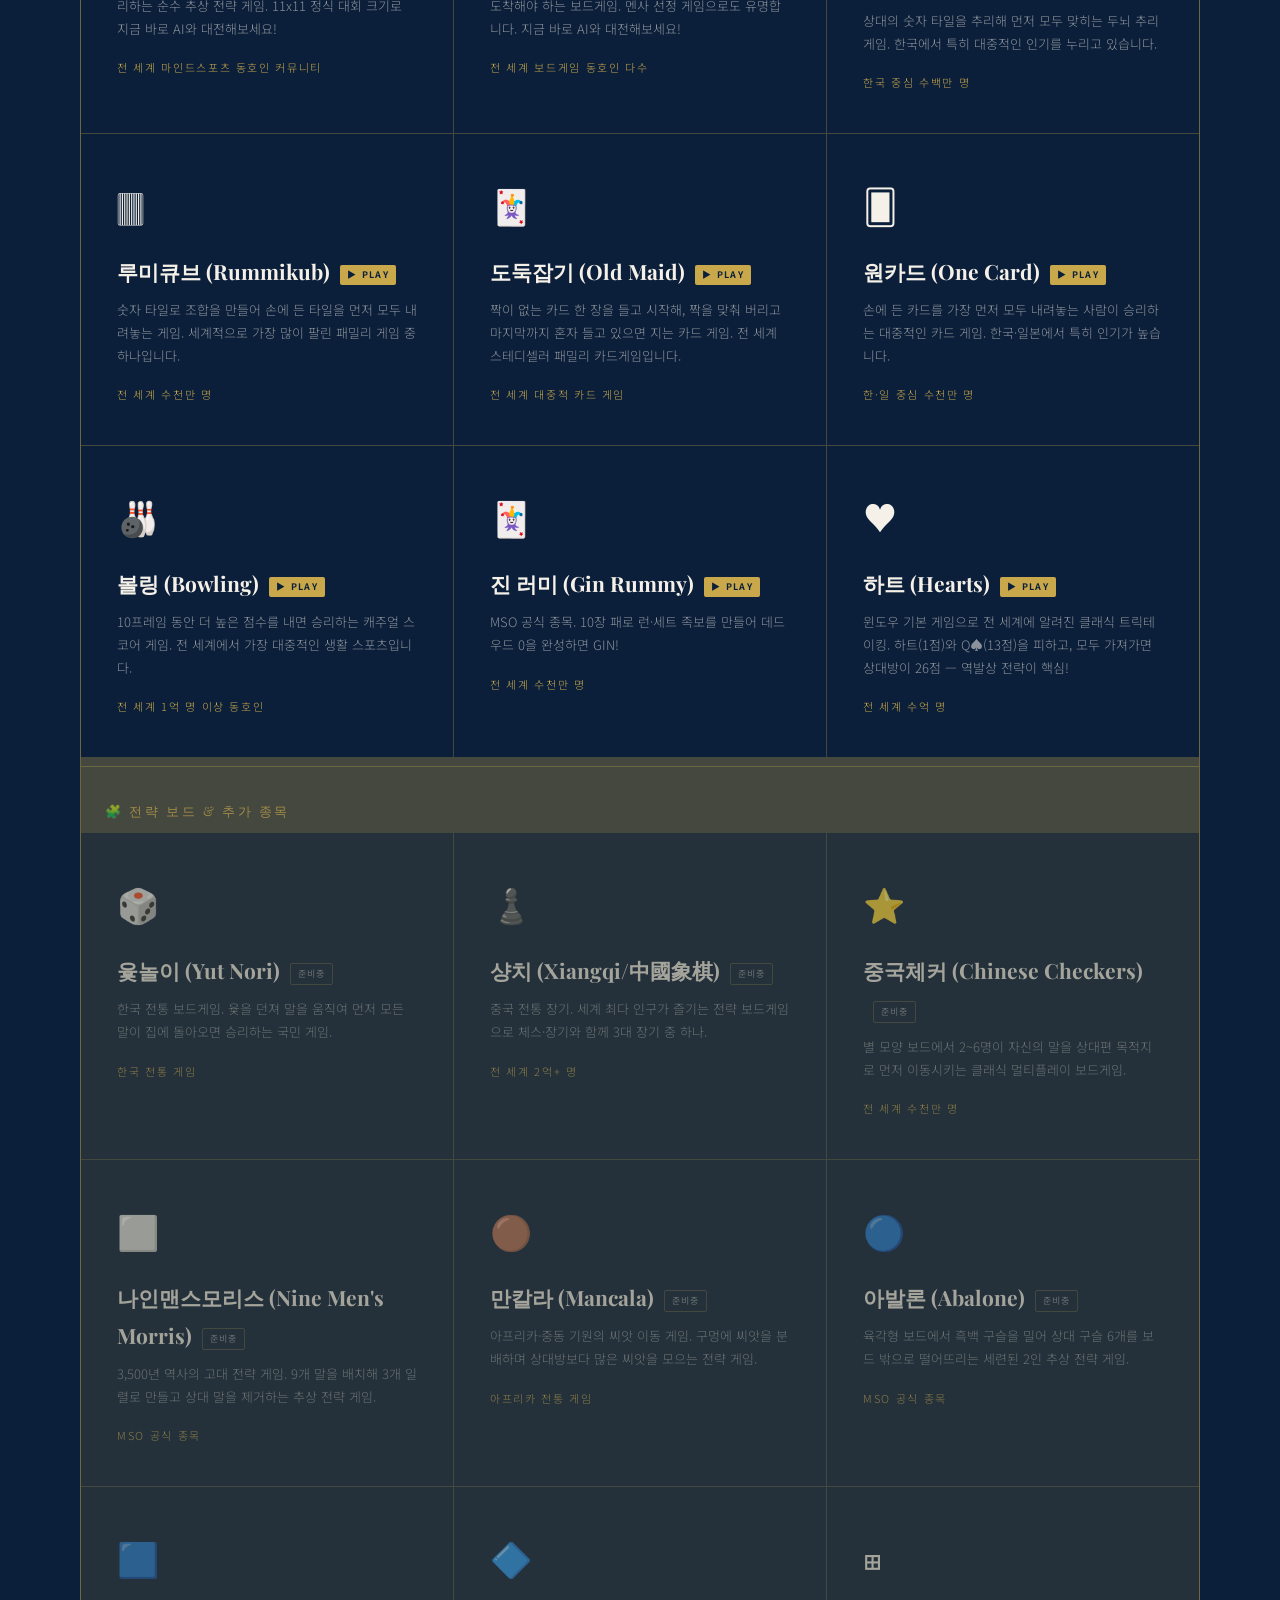
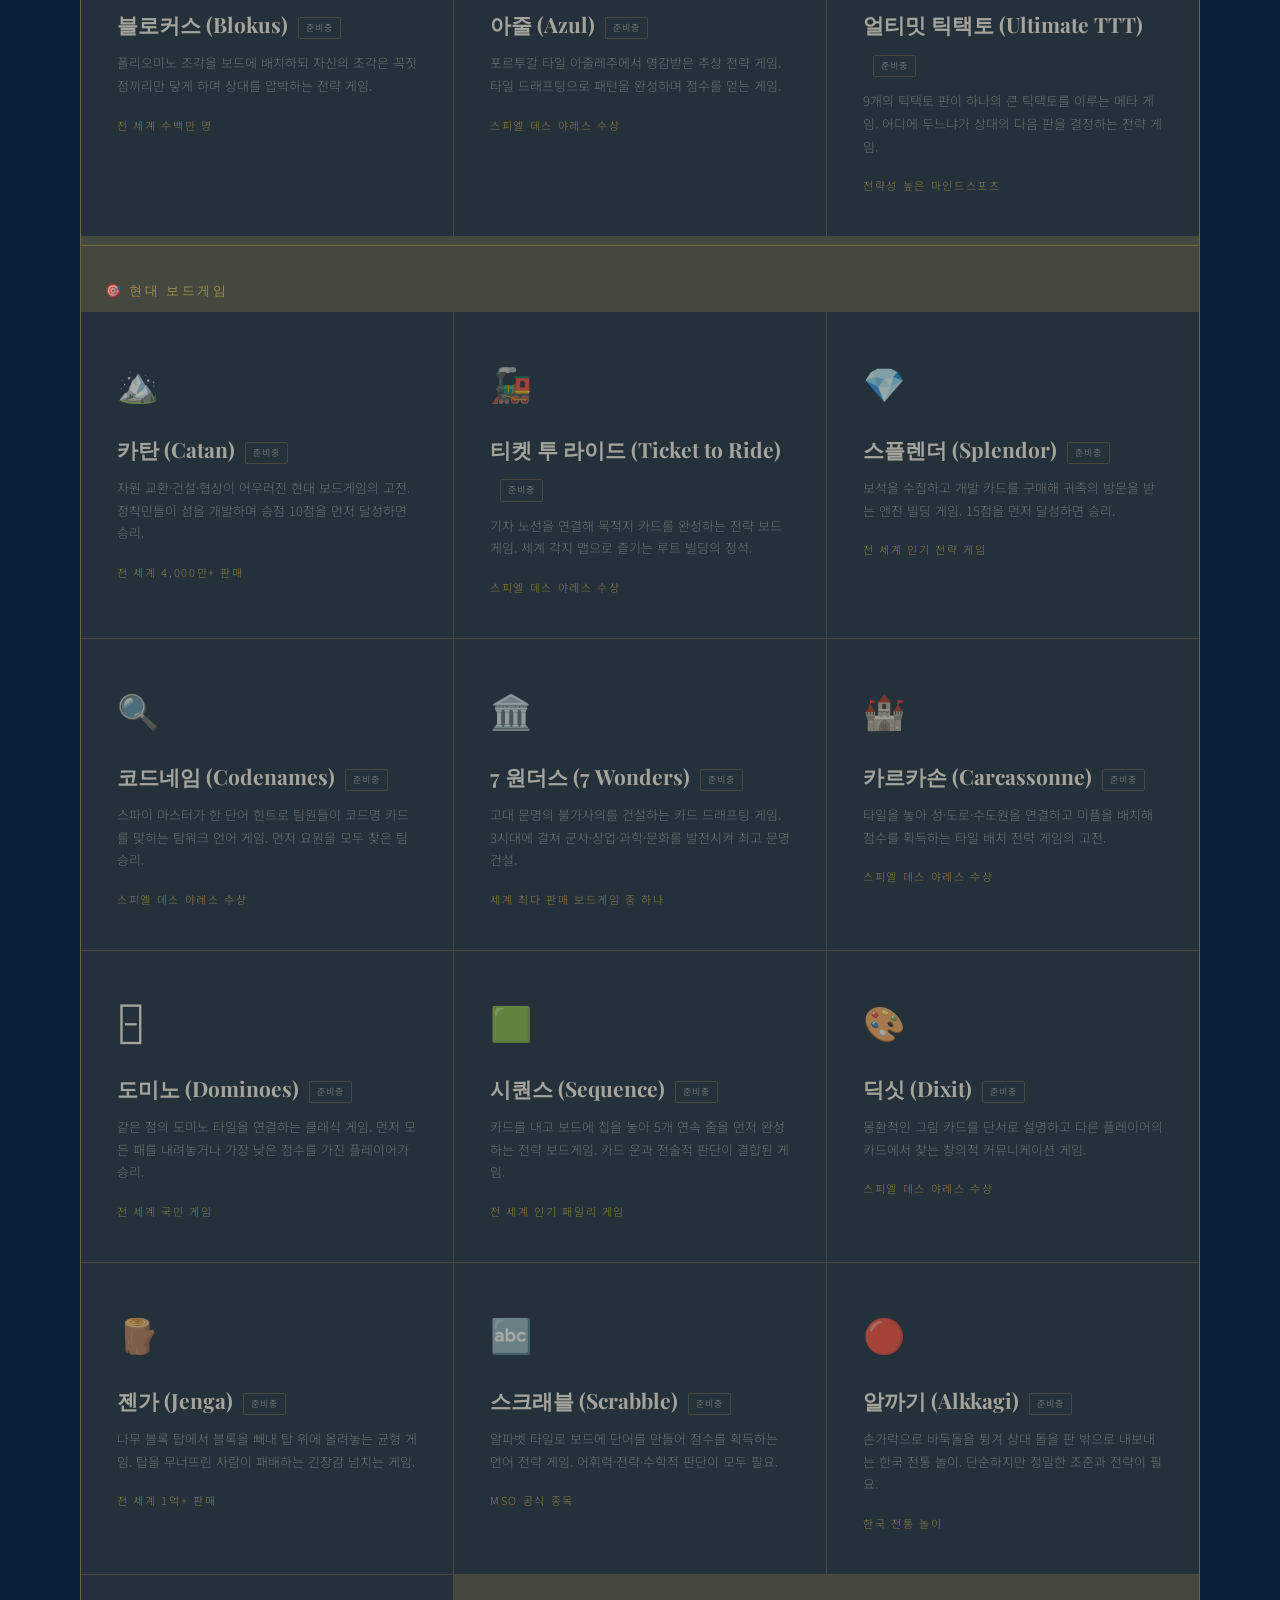
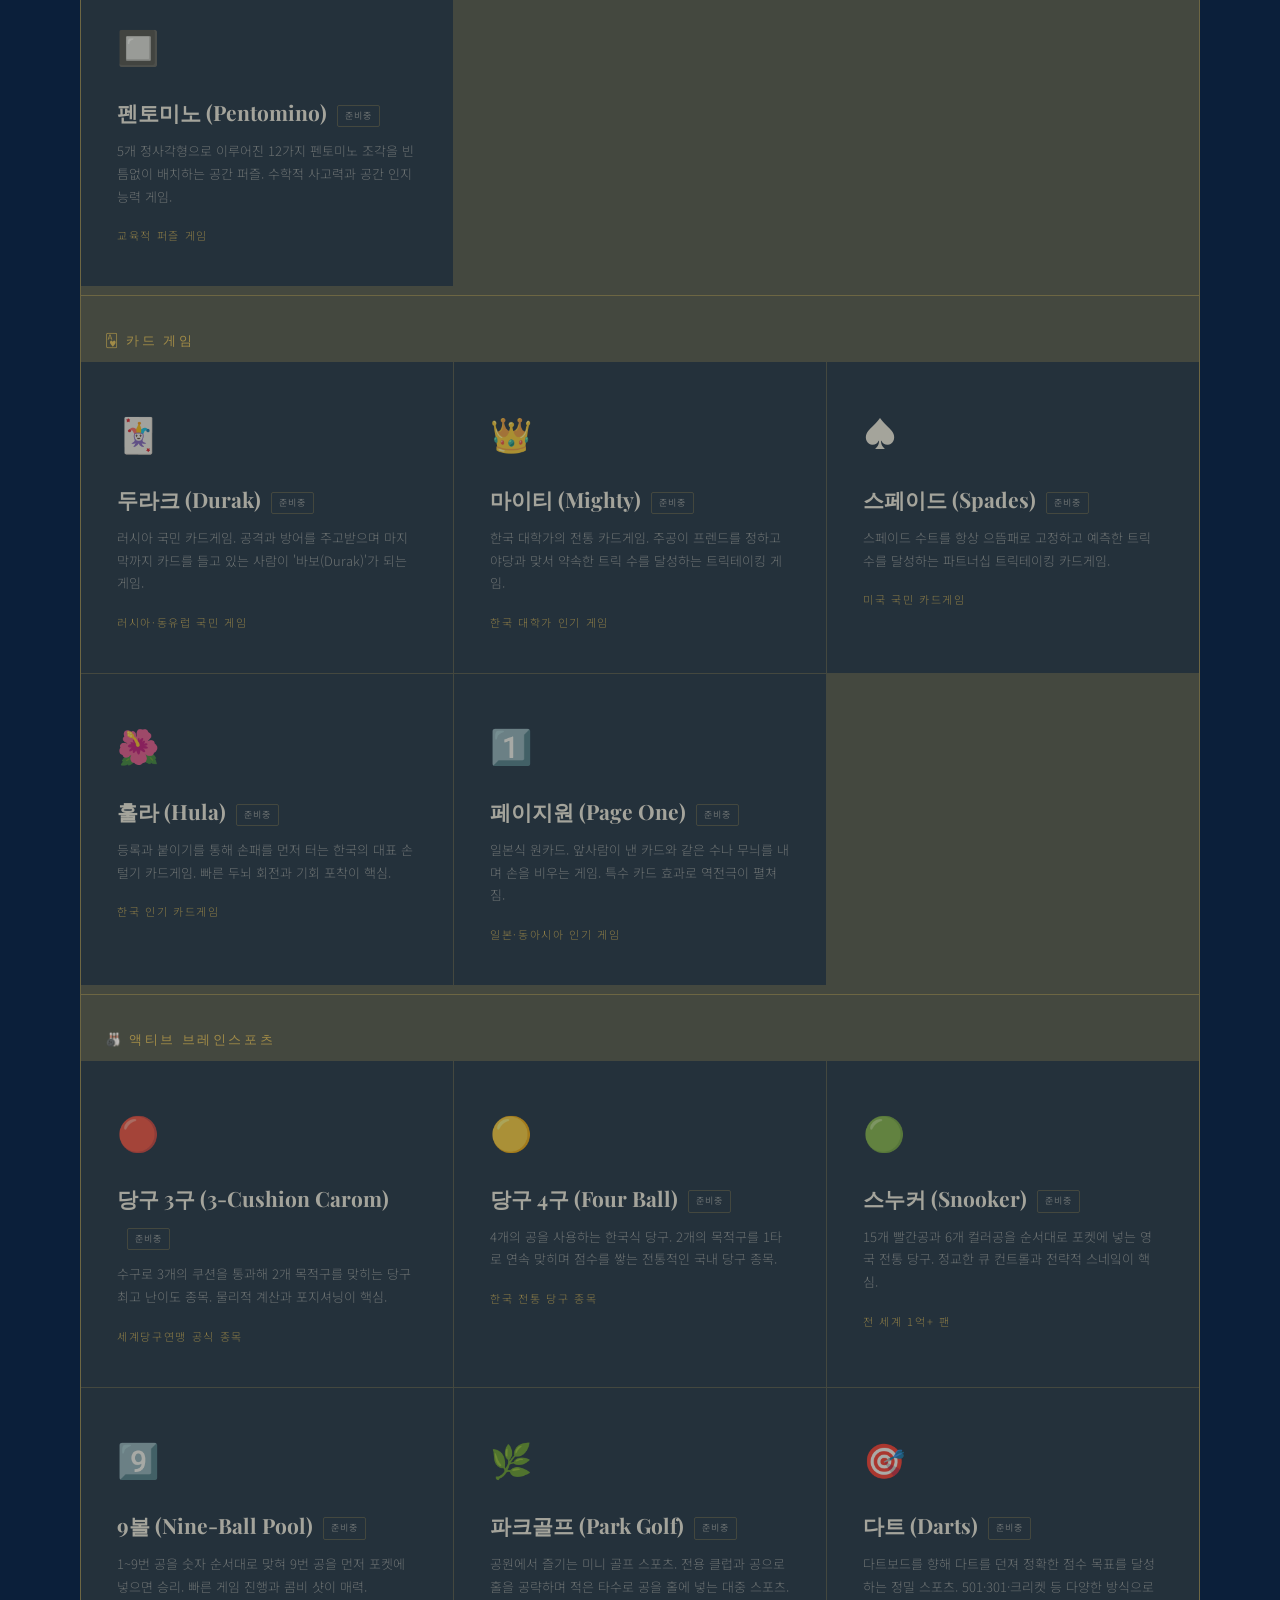
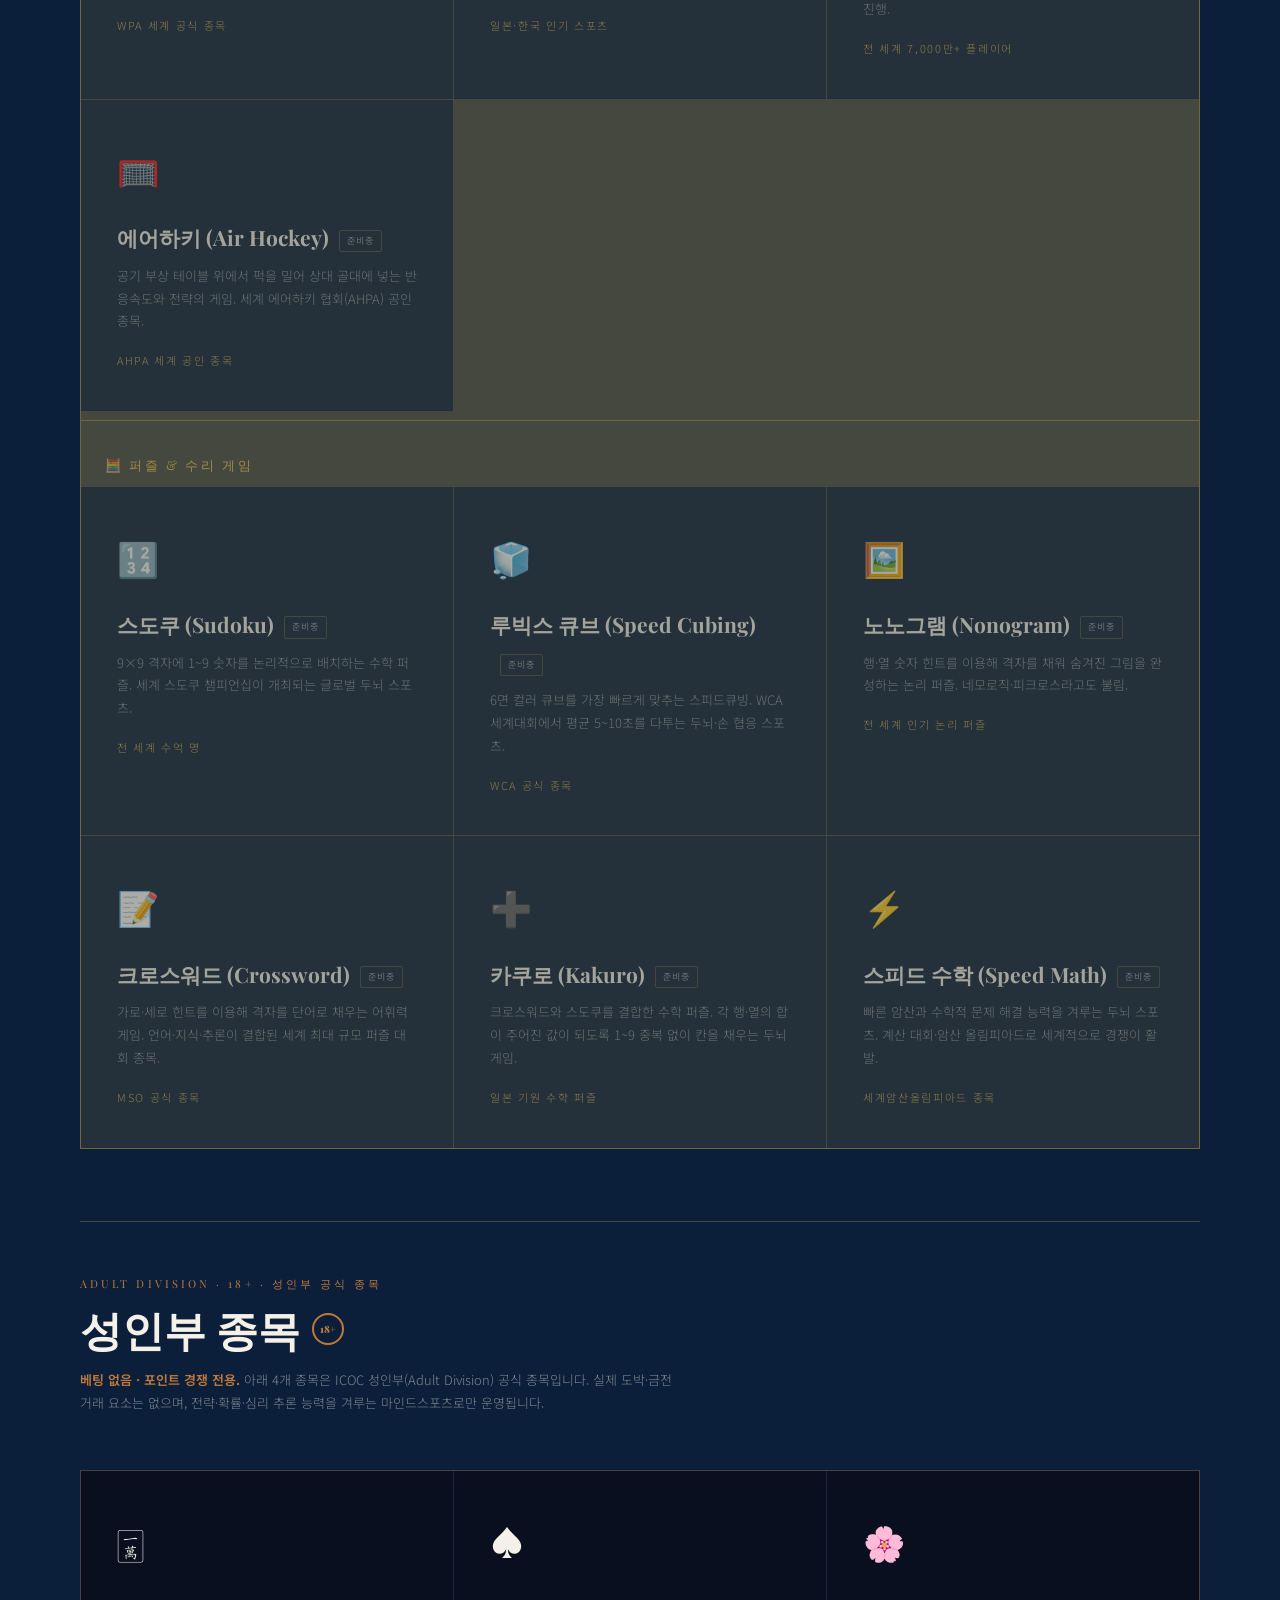
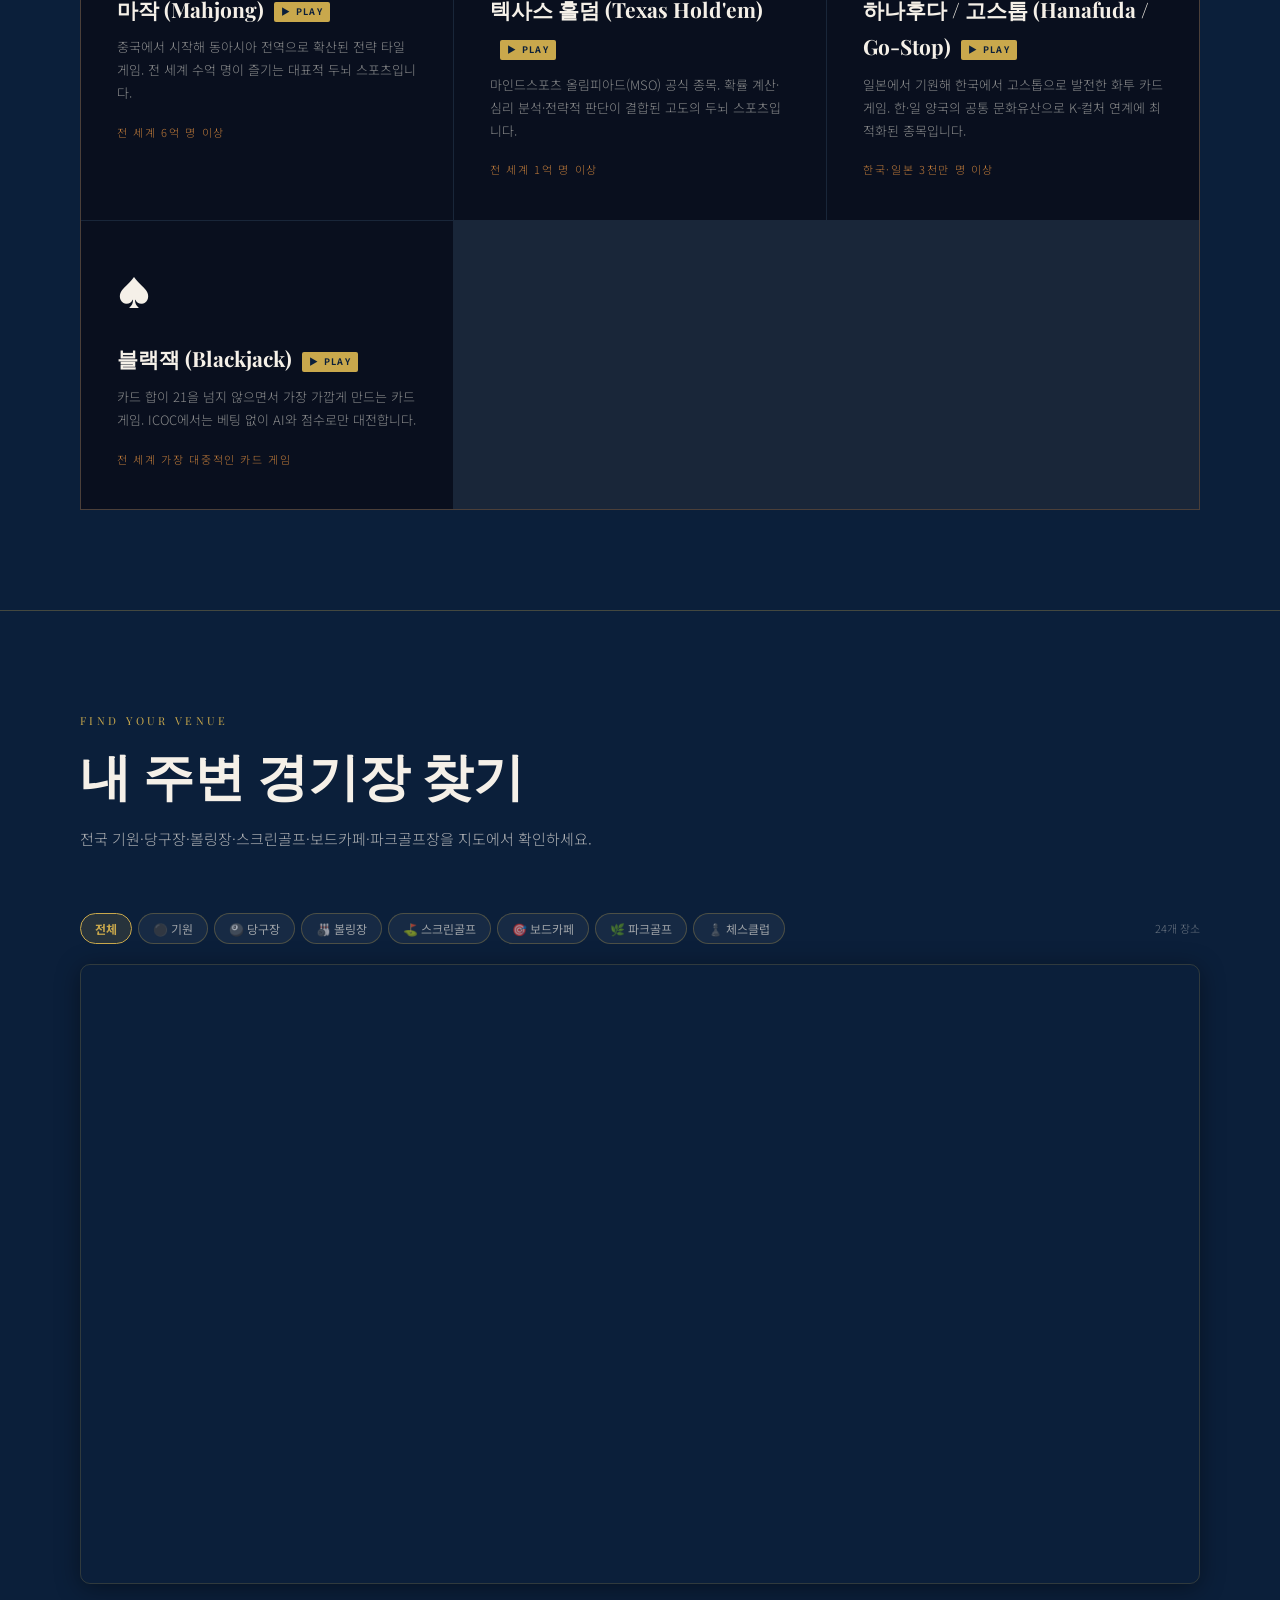
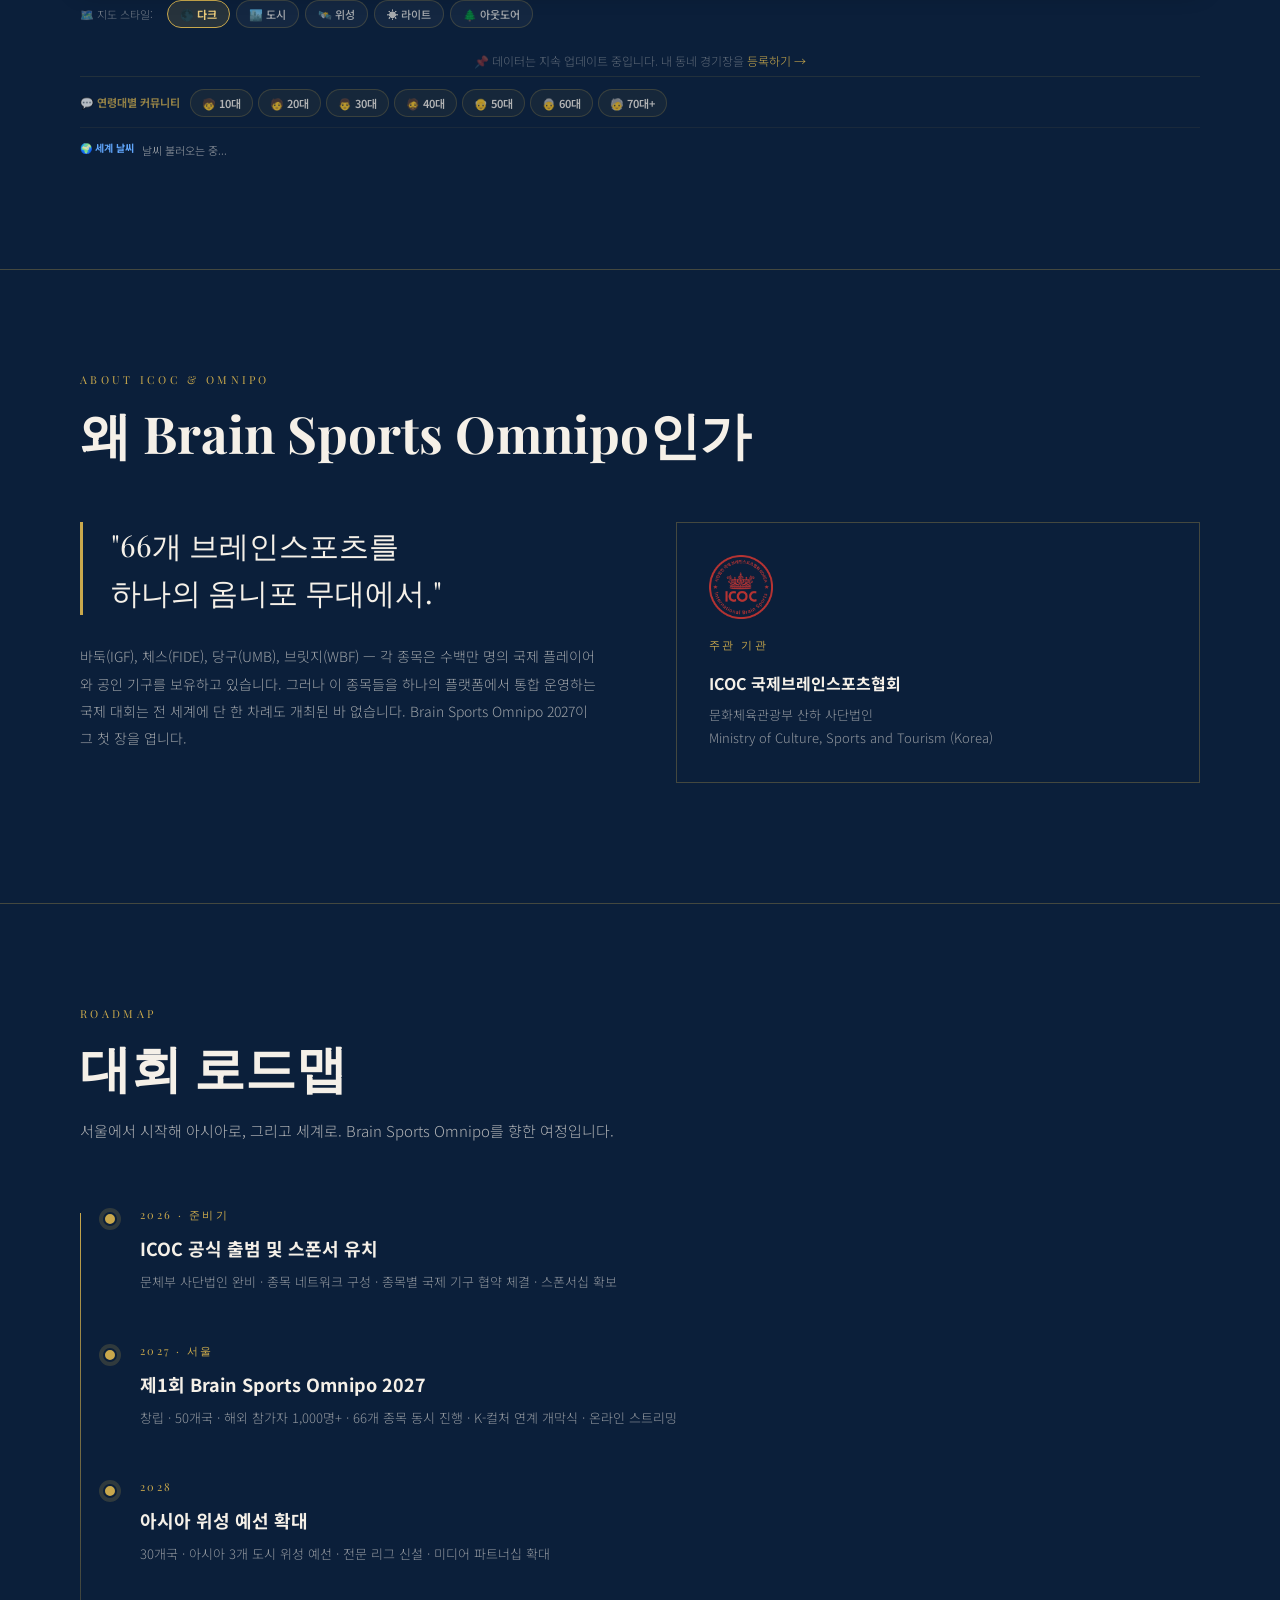
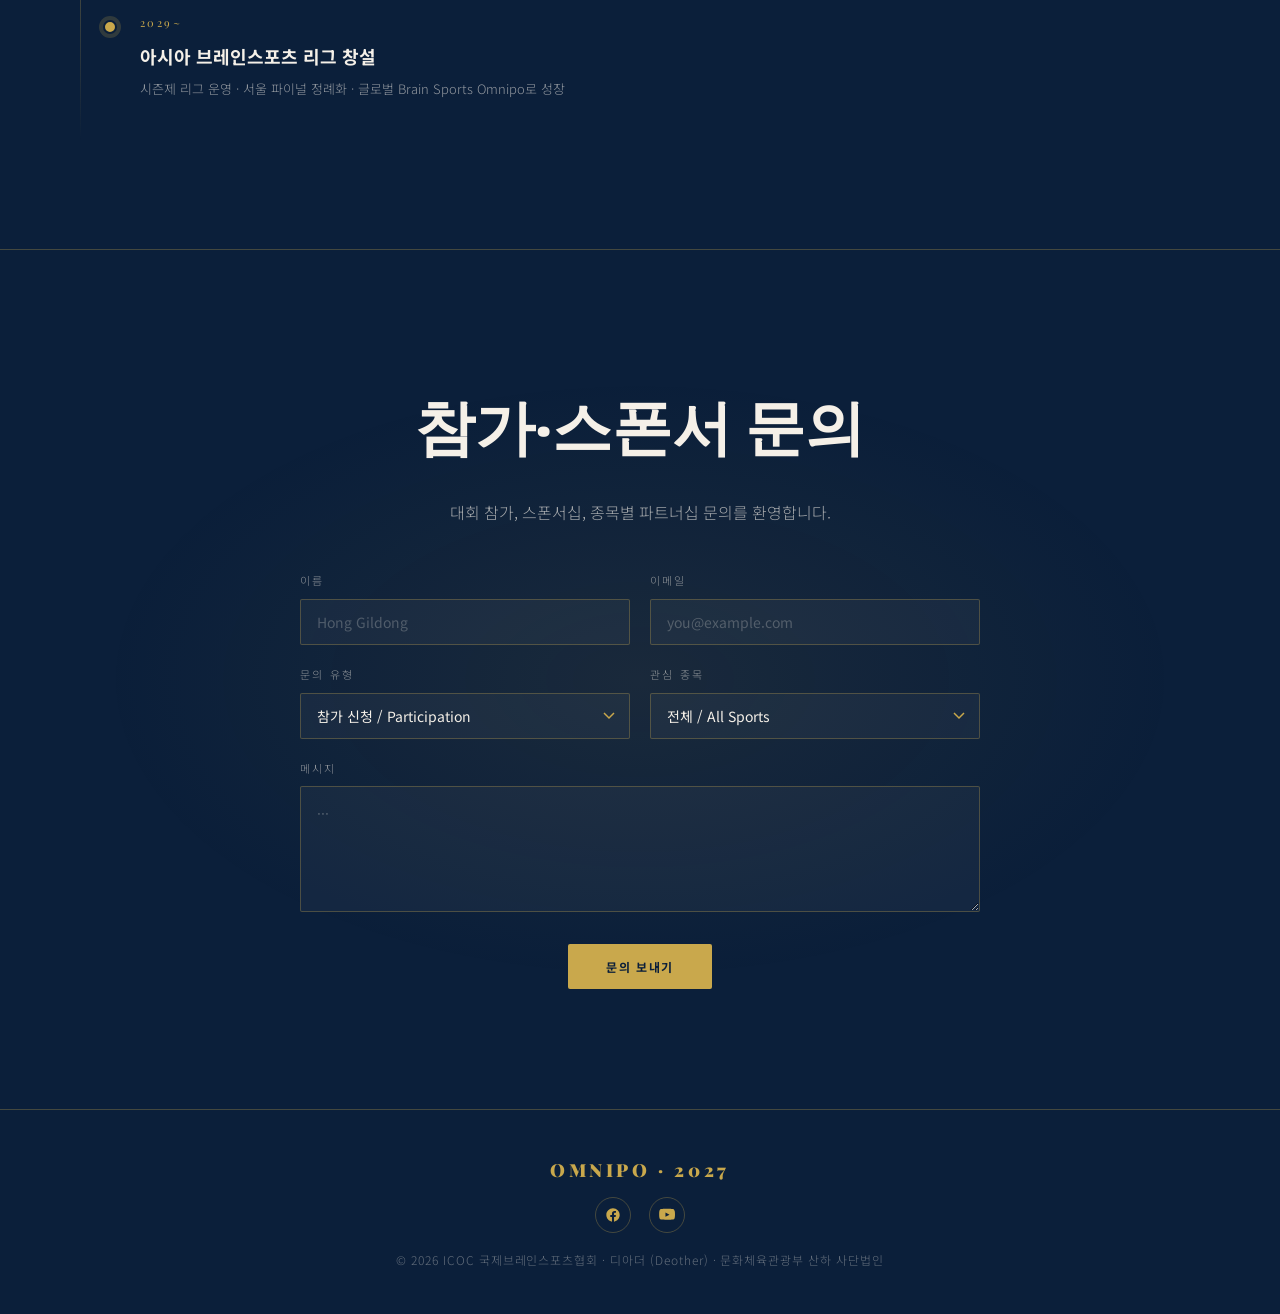
==== commit ff6ab629: "Unify BGM (fix broken volume slider), add full SEO/OG meta" ====
--- a/index.html
+++ b/index.html
@@ -3,7 +3,23 @@
 <head>
 <meta charset="UTF-8">
 <meta name="viewport" content="width=device-width, initial-scale=1.0">
-<title>Brain Sports Omnipo 2027 — ICOC</title>
+<title>Brain Sports Omnipo 2027 — ICOC | 66개 브레인스포츠 국가대표 선발전</title>
+<meta name="description" content="바둑·체스·장기·당구·볼링·스크린골프 등 66개 브레인스포츠를 한 무대에서. AI 대전으로 실력을 쌓고 국가대표에 도전하세요. 세계 최초 멀티종목 국제 브레인스포츠 대회, 2027 서울.">
+<meta name="keywords" content="브레인스포츠,바둑,체스,장기,당구,볼링,스크린골프,마인드스포츠,ICOC,옴니포,국가대표">
+<link rel="canonical" href="https://icoc-omnipo2027.vercel.app/">
+<!-- Open Graph (카카오톡·페이스북 공유 미리보기) -->
+<meta property="og:type" content="website">
+<meta property="og:title" content="Brain Sports Omnipo 2027 — ICOC">
+<meta property="og:description" content="66개 브레인스포츠 AI 대전 & 국가대표 선발전. 바둑·체스·당구·볼링·스크린골프까지, 지금 바로 무료 플레이!">
+<meta property="og:image" content="https://icoc-omnipo2027.vercel.app/assets/hero-bg.jpg">
+<meta property="og:url" content="https://icoc-omnipo2027.vercel.app/">
+<meta property="og:site_name" content="ICOC Brain Sports Omnipo">
+<meta property="og:locale" content="ko_KR">
+<!-- Twitter Card -->
+<meta name="twitter:card" content="summary_large_image">
+<meta name="twitter:title" content="Brain Sports Omnipo 2027 — ICOC">
+<meta name="twitter:description" content="66개 브레인스포츠 AI 대전 & 국가대표 선발전">
+<meta name="twitter:image" content="https://icoc-omnipo2027.vercel.app/assets/hero-bg.jpg">
 <link rel="icon" href="assets/favicon.ico" type="image/x-icon">
 <link rel="icon" href="assets/favicon-32.png" type="image/png" sizes="32x32">
 <link rel="icon" href="assets/favicon-16.png" type="image/png" sizes="16x16">
@@ -903,8 +919,7 @@
         <input type="range" class="music-volume" id="music-volume" min="0" max="100" value="30" oninput="ICOC_BGM.setVolume(this.value)">
       </div>
       <audio id="icoc-bgm" loop preload="none">
-        <source src="assets/audio/bgm.ogg" type="audio/ogg">
-        <source src="assets/audio/bgm.mp3" type="audio/mpeg">
+        <source src="assets/brainsports-bgm.mp3" type="audio/mpeg">
       </audio>
       <div class="nav-auth-area">
         <button class="nav-login-btn" id="nav-login-btn" onclick="(function(){try{if(window.ICOC_AUTH)window.ICOC_AUTH.signIn();else alert('잠시 후 다시 시도해주세요');}catch(e){console.error(e);}})()">
@@ -2495,39 +2510,7 @@
 
 
 <!-- ICOC Brain Sports Omnipo BGM -->
-<audio id="bgm-player" src="assets/brainsports-bgm.mp3" loop preload="none"></audio>
-<script>
-(function() {
-  var bgm = document.getElementById('bgm-player');
-  var musicBtn = document.getElementById('music-toggle') || document.getElementById('bgm-btn');
-  var playing = false;
-  
-  // 기존 music toggle 버튼에 연결
-  function toggleBGM() {
-    if (!bgm) return;
-    if (playing) {
-      bgm.pause(); playing = false;
-      if (musicBtn) musicBtn.textContent = '🔇';
-    } else {
-      bgm.volume = 0.35;
-      bgm.play().catch(function(){});
-      playing = true;
-      if (musicBtn) musicBtn.textContent = '🔊';
-    }
-  }
-  
-  // 기존 버튼 이벤트 교체
-  document.addEventListener('DOMContentLoaded', function() {
-    var btn = document.getElementById('music-toggle') || document.getElementById('bgm-btn');
-    if (btn) {
-      btn.onclick = toggleBGM;
-      btn.title = 'ICOC Brain Sports Omnipo BGM';
-    }
-  });
-  
-  window._ICOC_BGM = { toggle: toggleBGM, player: bgm };
-})();
-</script>
+
 
 </body>
 </html>
